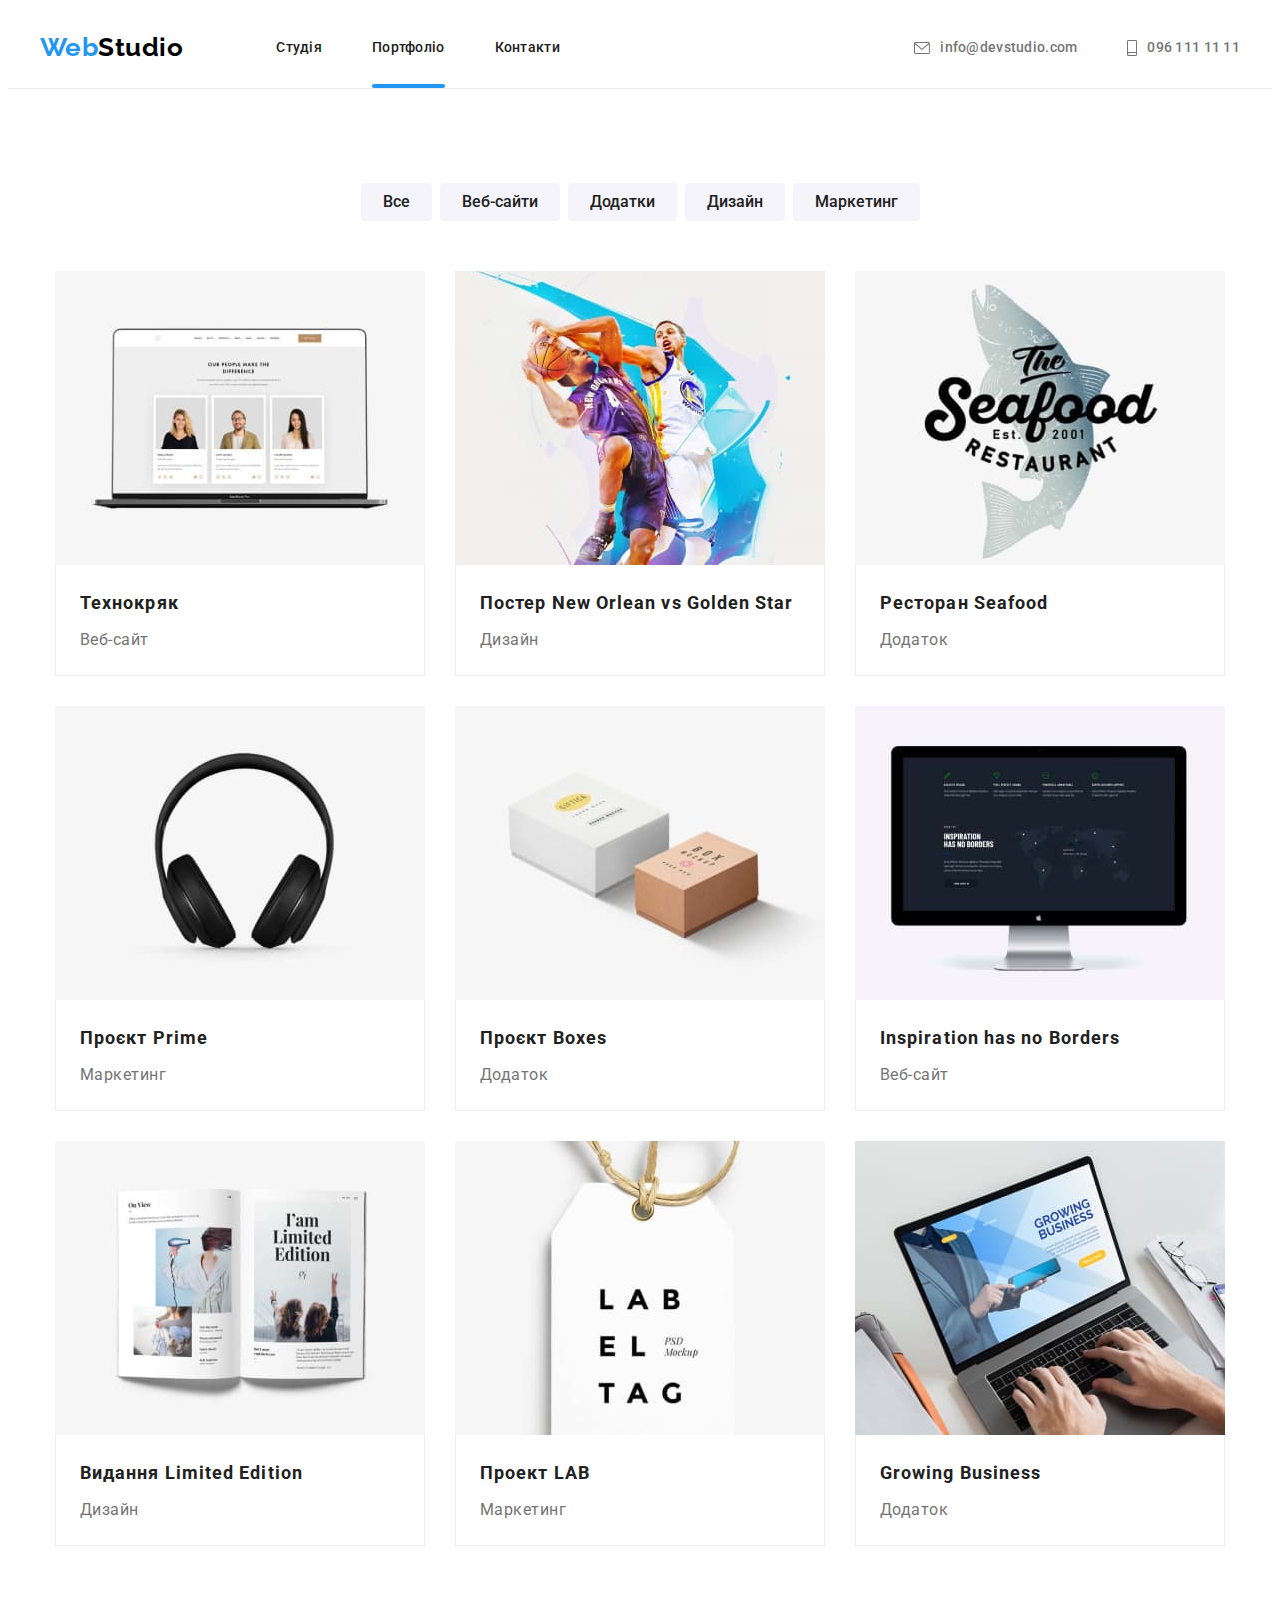
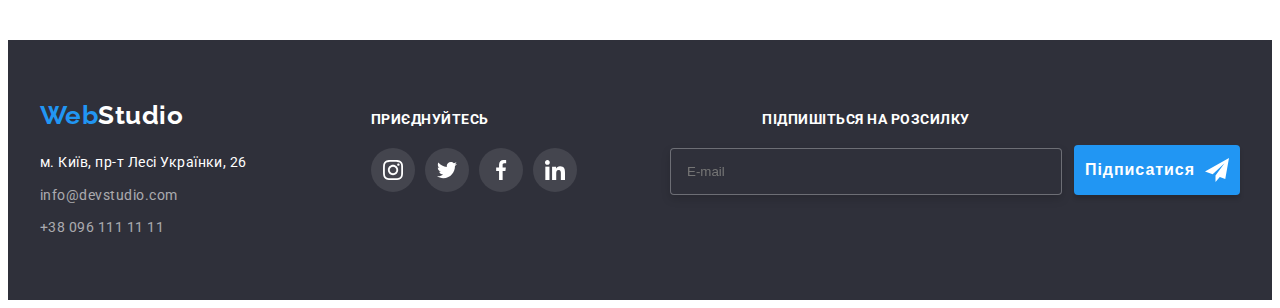
==== portfolio.html @ e6673f0e "chckpnt2" ====
<!DOCTYPE html>
<html lang="uk">

<head>
    <meta charset="UTF-8">
    <meta http-equiv="X-UA-Compatible" content="IE=edge">
    <meta name="viewport" content="width=device-width, initial-scale=1.0">
    <title>Portfolio</title>
    <link rel="stylesheet" href="https://cdnjs.cloudflare.com/ajax/libs/modern-normalize/1.1.0/modern-normalize.min.css"
        integrity="sha512-wpPYUAdjBVSE4KJnH1VR1HeZfpl1ub8YT/NKx4PuQ5NmX2tKuGu6U/JRp5y+Y8XG2tV+wKQpNHVUX03MfMFn9Q=="
        crossorigin="anonymous" referrerpolicy="no-referrer" />
    <link rel="preconnect" href="https://fonts.googleapis.com">
    <link rel="preconnect" href="https://fonts.gstatic.com" crossorigin>
    <link
        href="https://fonts.googleapis.com/css2?family=Oleo+Script&family=Raleway:wght@700&family=Roboto:wght@400;500;700;900&display=swap"
        rel="stylesheet">
    <link href="./css/main.min.css" rel="stylesheet">
</head>

<body>
    <!--Заголовок-->
    <header class="header bordered-header">
        <div class="conteiner row-conteiner">
            <nav class="nav-menu">
                <a href="./index.html" lang="en" class="logo header__logo"><span class="logo__accent">Web</span>Studio</a>
                <ul class="navigation">
                    <li class="navigation__item"><a href="./index.html" class="navigation__link">Студія</a></li>
                    <li class="navigation__item"><a href="./portfolio.html" class="navigation__link navigation__link--current">Портфоліо</a></li>
                    <li class="navigation__item"><a href="#" class="navigation__link">Контакти</a></li>
                </ul>
            </nav>
            <ul class="contacts">
                <li class="contacts__item">
                    
                    <a href="mailto:info@devstudio.com" class="contacts__link" lang="en">
                        <svg class="contacts__icon" width="16" height="12">
                            <use href="./imges/icons.svg#envelope"></use>
                        </svg>
                        info@devstudio.com</a></li>
                <li class="contacts__item">
                    
                    <a href="tel:+380961111111" class="contacts__link">
                        <svg class="contacts__icon" width="10" height="16">
                            <use href="./imges/icons.svg#smartphone"></use>
                        </svg>
                        096 111 11 11
                    </a>
                </li>
            </ul>
        </div>
    </header>
    <!--Портфоліо-->
    <main>
        <section class="section">
            <div class="conteiner">
            <h1 class="visually-hidden">Галерея робіт</h1>
            <ul class="button-list">
                <li class="button-list__item"><button type="button" class="button-list__button">Все</button></li>
                <li class="button-list__item"><button type="button" class="button-list__button">Веб-сайти</button></li>
                <li class="button-list__item"><button type="button" class="button-list__button">Додатки</button></li>
                <li class="button-list__item"><button type="button" class="button-list__button">Дизайн</button></li>
                <li class="button-list__item"><button type="button" class="button-list__button">Маркетинг</button></li>
            </ul>
            <ul class="card-list">
                <li class="card-list__item">
                    <a href="#" class="card-list__link">
                        <div class="wrapper">
                            <img src="./imges/laptop.jpg" alt="Лептоп" class="photo">
                            <div class="card-overlay">
                                <p class="content card-overlay__content">Ресурс пропонує комплексні пропозиції з різним рівнем функціоналу та сервісів. Все це дозволить відвідувачу отримати вичерпні відомості про компанію чи приватну особу.</p>
                            </div>
                        </div>
                    <div class="card-head">
                        <h2 class="title card-head__title">Технокряк</h2>
                        <p class="content card-head__content">Веб-сайт</p>
                    </div>
                    </a>
                </li>
                <li class="card-list__item">
                   <a href="#" class="card-list__link">
                    <div class="wrapper">
                        <img src="./imges/basketbolists.jpg" alt="Баскетболісти" class="photo">
                        <div class="card-overlay">
                            <p class="content card-overlay__content">Ресурс пропонує комплексні пропозиції з різним рівнем функціоналу та сервісів. Все це дозволить відвідувачу отримати вичерпні відомості про компанію чи приватну особу.</p>
                        </div>
                    </div>
                     <div class="card-head">
                        <h2 class="title card-head__title">Постер New Orlean vs Golden Star</h2>
                        <p class="content card-head__content">Дизайн</p>
                    </div>
                   </a>
                </li>
                <li class="card-list__item">
                    <a href="#" class="card-list__link">
                        <div class="wrapper">
                        <img src="./imges/brendlogo.jpg" alt="Логотип ресторану Seafood" class="photo">
                        <div class="card-overlay">
                            <p class="content card-overlay__content">Ресурс пропонує комплексні пропозиції з різним рівнем функціоналу та сервісів. Все це дозволить відвідувачу отримати вичерпні відомості про компанію чи приватну особу.</p>
                        </div>
                    </div>
                        <div class="card-head">
                            <h2 class="title card-head__title">Ресторан Seafood</h2>
                            <p class="content card-head__content">Додаток</p>
                        </div>
                    </a>
                </li>
                <li class="card-list__item">
                    <a href="#" class="card-list__link">
                        <div class="wrapper">
                        <img src="./imges/headphones.jpg" alt="Навушники" class="photo">
                        <div class="card-overlay">
                            <p class="content card-overlay__content">Ресурс пропонує комплексні пропозиції з різним рівнем функціоналу та сервісів. Все це дозволить відвідувачу отримати вичерпні відомості про компанію чи приватну особу.</p>
                        </div>
                    </div>
                        <div class="card-head">
                        <h2 class="title card-head__title">Проєкт Prime</h2>
                        <p class="content card-head__content">Маркетинг</p>
                    </div>
                    </a>
                </li>
                <li class="card-list__item">
                    <a href="#" class="card-list__link">
                            <div class="wrapper">
                                <img src="./imges/boxes.jpg" alt="Коробки" class="photo">
                                    <div class="card-overlay">
                                        <p class="content card-overlay__content">Ресурс пропонує комплексні пропозиції з різним рівнем функціоналу та сервісів. Все це дозволить відвідувачу отримати вичерпні відомості про компанію чи приватну особу.</p>
                                    </div>
                            </div>
                        <div class="card-head">
                        <h2 class="title card-head__title">Проєкт Boxes</h2>
                        <p class="content card-head__content">Додаток</p>
                    </div>
                    </a>
                </li>
                <li class="card-list__item">
                    <a href="#" class="card-list__link">
                        <div class="wrapper">
                        <img src="./imges/monitor.jpg" alt="Монітор" class="photo">
                        <div class="card-overlay">
                            <p class="content card-overlay__content">Ресурс пропонує комплексні пропозиції з різним рівнем функціоналу та сервісів. Все це дозволить відвідувачу отримати вичерпні відомості про компанію чи приватну особу.</p>
                        </div>
                    </div>
                        <div class="card-head">
                        <h2 class="title card-head__title">Inspiration has no Borders</h2>
                        <p class="content card-head__content">Веб-сайт</p>
                    </div>
                    </a>
                </li>
                <li class="card-list__item">
                    <a href="#" class="card-list__link">
                        <div class="wrapper">
                        <img src="./imges/magazine.jpg" alt="Журнал" class="photo">
                        <div class="card-overlay">
                            <p class="content card-overlay__content">Ресурс пропонує комплексні пропозиції з різним рівнем функціоналу та сервісів. Все це дозволить відвідувачу отримати вичерпні відомості про компанію чи приватну особу.</p>
                        </div>
                    </div>
                        <div class="card-head">
                        <h2 class="title card-head__title">Видання Limited Edition</h2>
                        <p class="content card-head__content">Дизайн</p>
                    </div>
                    </a>
                </li>
                <li class="card-list__item">
                    <a href="#" class="card-list__link">
                        <div class="wrapper">
                        <img src="./imges/tag.jpg" alt="Бірка лейблу" class="photo">
                        <div class="card-overlay">
                            <p class="content card-overlay__content">Ресурс пропонує комплексні пропозиції з різним рівнем функціоналу та сервісів. Все це дозволить відвідувачу отримати вичерпні відомості про компанію чи приватну особу.</p>
                        </div>
                    </div>
                        <div class="card-head">
                        <h2 class="title card-head__title">Проект LAB</h2>
                        <p class="content card-head__content">Маркетинг</p>
                    </div>
                    </a>
                </li>
                <li class="card-list__item">
                    <a href="#" class="card-list__link">
                        <div class="wrapper">
                        <img src="./imges/working.jpg" alt="Робота на ноутбуці" class="photo">
                        <div class="card-overlay">
                            <p class="content card-overlay__content">Ресурс пропонує комплексні пропозиції з різним рівнем функціоналу та сервісів. Все це дозволить відвідувачу отримати вичерпні відомості про компанію чи приватну особу.</p>
                        </div>
                    </div>
                        <div class="card-head">
                        <h2 class="title card-head__title">Growing Business</h2>
                        <p class="content card-head__content">Додаток</p>
                    </div>
                    </a>
                </li>
            </ul>
            </div>
        </section>
    </main>
    <!--Підвал-->
    <footer class="footer">
        <div class="bottom conteiner row-conteiner">
            <div class="address-box">
                <a href="./index.html" lang="en" class="logo footer__logo"><span class="logo__accent">Web</span>Studio</a>
                <address>
                    <ul class="address-list">
                        <li class="address-list__item"><a href="https://goo.gl/maps/CPtrU1FHBa2aNyZL9" class="address-list__link address-list__link--map" target="_blank"
                        rel="noopener noreferrer nofollow">м. Київ, пр-т Лесі Українки, 26</a></li>
                        <li class="address-list__item"><a href="mailto:info@devstudio.com" class="address-list__link address-list__link--contact" lang="en">info@devstudio.com</a></li>
                        <li class="address-list__item"><a href="tel:+380961111111" class="address-list__link address-list__link--contact">+38 096 111 11 11</a></li>
                    </ul>
                </address>
            </div>
            <div class="social-linkbox">
            <h3 class="title social-linkbox__title">приєднуйтесь</h3>
            <ul class="social-invers">
                <li class="social-invers__item">
                    <a class="social-invers__link" href="#">
                        <svg class="social-invers__icon" width="20" height="20">
                            <use href="./imges/icons.svg#instagram"></use>
                        </svg>
                    </a>
                </li>
                <li class="social-invers__item">
                    <a class="social-invers__link" href="#">
                        <svg class="social-invers__icon" width="20" height="20">
                            <use href="./imges/icons.svg#twitter"></use>
                        </svg>
                    </a>
                </li>
                <li class="social-invers__item">
                    <a class="social-invers__link" href="#">
                        <svg class="social-invers__icon" width="20" height="20">
                            <use href="./imges/icons.svg#facebook"></use>
                        </svg>
                    </a>
                </li>
                <li class="social-invers__item">
                    <a class="social-invers__link" href="#">
                        <svg class="social-invers__icon" width="20" height="20">
                            <use href="./imges/icons.svg#linkedin"></use>
                        </svg>
                    </a>
                </li>
            </ul>
            </div>
            <div class="subscribe">
                <form class="subscribe-form">
                    <div class="shell">
                        <label class="title subscribe-form__title" for="email">Підпишіться на розсилку</label> 
                            <input type="email" placeholder="E-mail" class="subscribe-form__input" id="email">                       
                    </div>
                    <button type="submit" class="button">Підписатися
                        <svg class="button__icon" width="24px" height="24px">
                            <use href="./imges/icons.svg#send"></use>
                        </svg>
                    </button>
                </form>
            </div>
        </div>
    </footer>
</body>

</html>
---- css/main.min.css ----
.visually-hidden{position:absolute;white-space:nowrap;width:1px;height:1px;overflow:hidden;border:0;padding:0;clip:rect(0 0 0 0);-webkit-clip-path:inset(50%);clip-path:inset(50%);margin:-1px}body{color:#212121;font-family:"Roboto",sans-serif;letter-spacing:.03em;background-color:#fff}ul{list-style:none;margin:0;padding:0}a{text-decoration:none}h1,h2,h3,h4,h5,h6,p{margin:0;padding:0}img{display:block;max-width:100%;height:auto}.header{padding-top:0;padding-bottom:0}.bordered-header{border-bottom:1px solid #ececec}.nav-menu{display:-webkit-box;display:-ms-flexbox;display:flex;-webkit-box-align:center;-ms-flex-align:center;align-items:center}.header__logo{margin-right:93px}.navigation,.contacts{display:-webkit-box;display:-ms-flexbox;display:flex}.contacts{margin-left:auto}.navigation__link{display:block;padding-top:32px;padding-bottom:32px;font-weight:500;font-size:14px;line-height:1.14;letter-spacing:.02em;color:#212121;-webkit-transition:color 250ms cubic-bezier(0.4, 0, 0.2, 1);transition:color 250ms cubic-bezier(0.4, 0, 0.2, 1)}.navigation__link::after{content:"";display:block;width:100%;height:4px;border-radius:2px;left:0;bottom:0;opacity:0;background-color:#2196f3;position:absolute}.navigation__link--current::after{content:"";display:block;opacity:1}.navigation__link:focus,.navigation__link:hover{color:#2196f3}.contacts__item:not(:last-child){margin-right:50px}.navigation__item{position:relative}.navigation__item:not(:last-child){margin-right:50px}.contacts__link{display:-webkit-box;display:-ms-flexbox;display:flex;padding-top:32px;padding-bottom:32px;-webkit-box-align:center;-ms-flex-align:center;align-items:center;font-weight:500;font-size:14px;line-height:1.14;letter-spacing:.02em;color:#757575;fill:#757575;-webkit-transition:color 250ms cubic-bezier(0.4, 0, 0.2, 1),fill 250ms cubic-bezier(0.4, 0, 0.2, 1);transition:color 250ms cubic-bezier(0.4, 0, 0.2, 1),fill 250ms cubic-bezier(0.4, 0, 0.2, 1)}.contacts__link:focus,.contacts__link:hover{color:#2196f3;fill:#2196f3}.contacts__icon{margin-right:10px}.logo{display:-webkit-box;display:-ms-flexbox;display:flex;font-family:"Raleway",sans-serif;font-style:normal;font-weight:700;font-size:26px;line-height:1.2;color:#000}.logo__accent{font-family:"Raleway",sans-serif;font-style:normal;font-weight:700;font-size:26px;line-height:1.2;color:#2196f3}.title{font-size:36px;line-height:1.16;text-align:center;color:#212121;margin-bottom:50px}.conteiner{display:-webkit-box;display:-ms-flexbox;display:flex;-webkit-box-orient:vertical;-webkit-box-direction:normal;-ms-flex-direction:column;flex-direction:column;-webkit-box-align:center;-ms-flex-align:center;align-items:center;width:450px;margin-right:auto;margin-left:auto;padding-left:15px;padding-right:15px}.row-conteiner{-webkit-box-orient:horizontal;-webkit-box-direction:normal;-ms-flex-direction:row;flex-direction:row}@media screen and (min-width: 1200px){.conteiner{width:1200px}}.section{padding-top:94px;padding-bottom:94px}.section--no-padding-top{padding-top:0}.section--different-background{background-color:#f5f4fa}.hero{background-color:#c4c4c4;text-align:center;max-width:1600px;height:100%;padding-top:200px;padding-bottom:200px;margin-left:auto;margin-right:auto;background-image:-webkit-gradient(linear, left top, right top, from(rgba(47, 48, 58, 0.4)), to(rgba(47, 48, 58, 0.4))),url(../imges/herobg.jpg);background-image:linear-gradient(to right, rgba(47, 48, 58, 0.4), rgba(47, 48, 58, 0.4)),url(../imges/herobg.jpg);background-repeat:no-repeat;background-size:cover;background-position:center}.hero-box{max-width:696px;margin-left:auto;margin-right:auto}.hero-box__title{margin-bottom:30px;font-weight:900;font-size:44px;line-height:1.36;letter-spacing:.06em;text-transform:uppercase;color:#fff}.hero-box__button{font-family:inherit;font-weight:700;font-size:16px;line-height:1.9;letter-spacing:.06em;width:216px;height:50px;border:0em;border-radius:4px;color:#fff;background:#2196f3;cursor:pointer;-webkit-transition:background 250ms cubic-bezier(0.4, 0, 0.2, 1),-webkit-box-shadow 250 ms cubic-bezier(0.4, 0, 0.2, 1);transition:background 250ms cubic-bezier(0.4, 0, 0.2, 1),-webkit-box-shadow 250 ms cubic-bezier(0.4, 0, 0.2, 1);transition:background 250ms cubic-bezier(0.4, 0, 0.2, 1),box-shadow 250 ms cubic-bezier(0.4, 0, 0.2, 1);transition:background 250ms cubic-bezier(0.4, 0, 0.2, 1),box-shadow 250 ms cubic-bezier(0.4, 0, 0.2, 1),-webkit-box-shadow 250 ms cubic-bezier(0.4, 0, 0.2, 1)}.hero-box__button:hover,.hero-box__button:focus{background:#188ce8;-webkit-box-shadow:0px 4px 4px rgba(0,0,0,.15);box-shadow:0px 4px 4px rgba(0,0,0,.15)}.principles{display:-webkit-box;display:-ms-flexbox;display:flex}.principles__item:not(:last-child){margin-right:30px}.principles__thumb{display:-webkit-box;display:-ms-flexbox;display:flex;margin-bottom:30px;background-color:#f5f4fa;border-radius:4px;width:270px;height:120px;-webkit-box-pack:center;-ms-flex-pack:center;justify-content:center;-webkit-box-align:center;-ms-flex-align:center;align-items:center}.principles__title,.social-linkbox__title{margin-bottom:10px;font-weight:700;font-size:14px;line-height:1.14;text-align:left;text-transform:uppercase;color:#212121}.principles__content{font-weight:400;font-size:14px;line-height:1.7;color:#757575}.work-list{display:-webkit-box;display:-ms-flexbox;display:flex;-webkit-box-pack:center;-ms-flex-pack:center;justify-content:center}.work-list__thumb{position:relative}.work-list__item:not(:last-child){margin-right:30px}.work-list__overlay{position:absolute;width:100%;height:70px;bottom:0%;left:0%;display:-webkit-box;display:-ms-flexbox;display:flex;-webkit-box-pack:center;-ms-flex-pack:center;justify-content:center;-webkit-box-align:center;-ms-flex-align:center;align-items:center;background-color:rgba(47,48,58,.8)}.work-list__title{margin:0;font-weight:700;font-size:14px;line-height:1.14;text-align:center;text-transform:uppercase;color:#fff}.team-list{display:-webkit-box;display:-ms-flexbox;display:flex;-webkit-box-pack:center;-ms-flex-pack:center;justify-content:center}.team-list__item{background-color:#fff;-webkit-box-shadow:0px 1px 3px rgba(0,0,0,.12),0px 1px 1px rgba(0,0,0,.14),0px 2px 1px rgba(0,0,0,.2);box-shadow:0px 1px 3px rgba(0,0,0,.12),0px 1px 1px rgba(0,0,0,.14),0px 2px 1px rgba(0,0,0,.2);border-radius:0px 0px 4px 4px}.team-list__item:not(:last-child){margin-right:30px}.content-box{padding-top:30px;padding-bottom:30px;padding-left:32px;padding-right:32px}.content-box__title{margin-bottom:10px;font-weight:500;font-size:16px;line-height:1.18;text-align:center;color:#212121}.content-box__content{font-weight:400;font-size:16px;line-height:1.18;text-align:center;color:#757575;margin-bottom:16px}.social-list{display:-webkit-box;display:-ms-flexbox;display:flex}.social-list__link{display:-webkit-box;display:-ms-flexbox;display:flex;-webkit-box-pack:center;-ms-flex-pack:center;justify-content:center;-webkit-box-align:center;-ms-flex-align:center;align-items:center;width:44px;height:44px;fill:#afb1b8;background-color:#fff;border-radius:50%;-webkit-transition:background-color 250ms cubic-bezier(0.4, 0, 0.2, 1),fill 250ms cubic-bezier(0.4, 0, 0.2, 1);transition:background-color 250ms cubic-bezier(0.4, 0, 0.2, 1),fill 250ms cubic-bezier(0.4, 0, 0.2, 1)}.social-list__link:hover,.social-list__link:focus{fill:#fff;background-color:#2196f3}.social-list__item:not(:last-child){margin-right:10px}.clients-list{display:-webkit-box;display:-ms-flexbox;display:flex}.clients-list__link{display:-webkit-box;display:-ms-flexbox;display:flex;-webkit-box-pack:center;-ms-flex-pack:center;justify-content:center;-webkit-box-align:center;-ms-flex-align:center;align-items:center;width:170px;height:92px;fill:#afb1b8;background-color:#fff;border:1px solid #afb1b8;border-radius:4px;-webkit-transition:fill 250ms cubic-bezier(0.4, 0, 0.2, 1),border-color 250ms cubic-bezier(0.4, 0, 0.2, 1);transition:fill 250ms cubic-bezier(0.4, 0, 0.2, 1),border-color 250ms cubic-bezier(0.4, 0, 0.2, 1)}.clients-list__link:hover,.clients-list__link:focus{fill:#2196f3;border-color:#2196f3}.clients-list__item:not(:last-child){margin-right:30px}.footer{background-color:#2f303a;padding-top:60px;padding-bottom:60px}.bottom{display:-webkit-box;display:-ms-flexbox;display:flex;-webkit-box-align:baseline;-ms-flex-align:baseline;align-items:baseline}.address-box{-webkit-box-flex:1;-ms-flex-positive:1;flex-grow:1}.footer__logo{color:#fff;margin-bottom:20px}.address-list__item:not(:last-child){margin-bottom:9px}.address-list__link{font-style:normal;font-weight:400;font-size:14px;line-height:1.7}.address-list__link--map{color:#fff;-webkit-transition:color 250ms cubic-bezier(0.4, 0, 0.2, 1);transition:color 250ms cubic-bezier(0.4, 0, 0.2, 1)}.address-list__link--map:hover,.address-list__link--map:focus{color:#2196f3}.address-list__link--contact{color:rgba(255,255,255,.6);-webkit-transition:color 250ms cubic-bezier(0.4, 0, 0.2, 1);transition:color 250ms cubic-bezier(0.4, 0, 0.2, 1)}.address-list__link--contact:hover,.address-list__link--contact:focus{color:#2196f3}.social-linkbox{display:-webkit-box;display:-ms-flexbox;display:flex;-webkit-box-orient:vertical;-webkit-box-direction:normal;-ms-flex-direction:column;flex-direction:column;margin-left:70px}.social-invers{display:-webkit-box;display:-ms-flexbox;display:flex}.social-linkbox__title{margin-bottom:20px;color:#fff}.social-invers__item:not(:last-child){margin-right:10px}.social-invers__link{display:-webkit-box;display:-ms-flexbox;display:flex;-webkit-box-pack:center;-ms-flex-pack:center;justify-content:center;-webkit-box-align:center;-ms-flex-align:center;align-items:center;width:44px;height:44px;fill:#fff;background-color:rgba(255,255,255,.1);border-radius:50%;-webkit-transition:background-color 250ms cubic-bezier(0.4, 0, 0.2, 1);transition:background-color 250ms cubic-bezier(0.4, 0, 0.2, 1)}.social-invers__link:hover,.social-invers__link:focus{background-color:#2196f3}.subscribe{display:-webkit-inline-box;display:-ms-inline-flexbox;display:inline-flex;margin-left:93px}.subscribe-form{display:-webkit-box;display:-ms-flexbox;display:flex;width:570px;-webkit-box-align:end;-ms-flex-align:end;align-items:flex-end;-webkit-box-pack:baseline;-ms-flex-pack:baseline;justify-content:baseline}.subscribe-form__title{font-weight:700;font-size:14px;line-height:1.14;text-transform:uppercase;color:#fff;margin-bottom:20px}.subscribe-form__input{border:1px solid rgba(255,255,255,.3);-webkit-filter:drop-shadow(0px 4px 4px rgba(0, 0, 0, 0.15));filter:drop-shadow(0px 4px 4px rgba(0, 0, 0, 0.15));border-radius:4px;background-color:#2f303a;padding:15px 16px;width:358px;color:#fff}.shell{display:-webkit-box;display:-ms-flexbox;display:flex;-webkit-box-orient:vertical;-webkit-box-direction:normal;-ms-flex-direction:column;flex-direction:column}.shell::-webkit-input-placeholder{color:rgba(255,255,255,.6)}.shell::-moz-placeholder{color:rgba(255,255,255,.6)}.shell:-ms-input-placeholder{color:rgba(255,255,255,.6)}.shell::-ms-input-placeholder{color:rgba(255,255,255,.6)}.shell::placeholder{color:rgba(255,255,255,.6)}.button{display:-webkit-box;display:-ms-flexbox;display:flex;-webkit-box-pack:center;-ms-flex-pack:center;justify-content:center;-webkit-box-align:center;-ms-flex-align:center;align-items:center;font-weight:700;font-size:16px;line-height:1.88;letter-spacing:.06em;color:#fff;width:200px;height:50px;margin-left:12px;background:#2196f3;-webkit-box-shadow:0px 4px 4px rgba(0,0,0,.15);box-shadow:0px 4px 4px rgba(0,0,0,.15);border:rgba(0,0,0,0);border-color:#2196f3;border-radius:4px;cursor:pointer}.button__icon{margin-left:10px}.button-list{display:-webkit-box;display:-ms-flexbox;display:flex;margin-bottom:50px;-webkit-box-pack:center;-ms-flex-pack:center;justify-content:center}.button-list__button{font-family:inherit;font-weight:500;font-size:16px;line-height:1.62;text-align:center;color:#212121;padding-left:22px;padding-right:22px;padding-top:6px;padding-bottom:6px;background-color:#f5f4fa;border-radius:4px;border:0em;cursor:pointer;-webkit-transition:background-color 250ms cubic-bezier(0.4, 0, 0.2, 1),color 250ms cubic-bezier(0.4, 0, 0.2, 1),-webkit-box-shadow 250ms cubic-bezier(0.4, 0, 0.2, 1);transition:background-color 250ms cubic-bezier(0.4, 0, 0.2, 1),color 250ms cubic-bezier(0.4, 0, 0.2, 1),-webkit-box-shadow 250ms cubic-bezier(0.4, 0, 0.2, 1);transition:background-color 250ms cubic-bezier(0.4, 0, 0.2, 1),color 250ms cubic-bezier(0.4, 0, 0.2, 1),box-shadow 250ms cubic-bezier(0.4, 0, 0.2, 1);transition:background-color 250ms cubic-bezier(0.4, 0, 0.2, 1),color 250ms cubic-bezier(0.4, 0, 0.2, 1),box-shadow 250ms cubic-bezier(0.4, 0, 0.2, 1),-webkit-box-shadow 250ms cubic-bezier(0.4, 0, 0.2, 1)}.button-list__button:focus,.button-list__button:hover{background-color:#2196f3;color:#fff;-webkit-box-shadow:0px 3px 1px rgba(0,0,0,.1),0px 1px 2px rgba(0,0,0,.08),0px 2px 2px rgba(0,0,0,.12);box-shadow:0px 3px 1px rgba(0,0,0,.1),0px 1px 2px rgba(0,0,0,.08),0px 2px 2px rgba(0,0,0,.12)}.button-list__item:not(:last-child){margin-right:8px}.card-list{display:-webkit-box;display:-ms-flexbox;display:flex;-ms-flex-wrap:wrap;flex-wrap:wrap;gap:30px;-webkit-box-pack:center;-ms-flex-pack:center;justify-content:center}.card-list__link{display:block;cursor:default}.card-list__link:focus,.card-list__link:hover{-webkit-box-shadow:0px 1px 1px rgba(0,0,0,.12),0px 4px 4px rgba(0,0,0,.06),1px 4px 6px rgba(0,0,0,.16);box-shadow:0px 1px 1px rgba(0,0,0,.12),0px 4px 4px rgba(0,0,0,.06),1px 4px 6px rgba(0,0,0,.16)}.card-head{padding-left:24px;padding-right:24px;padding-bottom:20px;padding-top:20px;border-bottom:1px solid #eee;border-left:1px solid #eee;border-right:1px solid #eee}.card-head__title{margin-bottom:4px;text-align:start;font-weight:700;font-size:18px;line-height:2;letter-spacing:.06em;color:#212121}.card-head__content{font-weight:400;font-size:16px;line-height:1.87;color:#757575}.wrapper{position:relative;overflow:hidden}.card-overlay{position:absolute;display:block;width:100%;height:100%;top:0;left:0;-webkit-transform:translateY(101%);transform:translateY(101%);-webkit-transition:-webkit-transform 250ms cubic-bezier(0.4, 0, 0.2, 1);transition:-webkit-transform 250ms cubic-bezier(0.4, 0, 0.2, 1);transition:transform 250ms cubic-bezier(0.4, 0, 0.2, 1);transition:transform 250ms cubic-bezier(0.4, 0, 0.2, 1), -webkit-transform 250ms cubic-bezier(0.4, 0, 0.2, 1);padding-right:24px;padding-left:24px;padding-top:63px;padding-bottom:63px;background-color:rgba(33,150,243,.9)}.card-list__link:focus .card-overlay,.card-list__link:hover .card-overlay{-webkit-transform:translateY(0);transform:translateY(0)}.card-overlay__content{font-family:"Roboto";font-style:normal;font-weight:400;font-size:18px;line-height:1.55;color:#fff}.backdrop{position:fixed;top:0;left:0;width:100%;height:100%;background-color:rgba(0,0,0,.2);-webkit-transition:opacity 250ms cubic-bezier(0.4, 0, 0.2, 1);transition:opacity 250ms cubic-bezier(0.4, 0, 0.2, 1)}.backdrop.is-hidden{position:fixed;opacity:0;pointer-events:none}.backdrop.is-hidden .modal{-webkit-transform:translate(-50%, -10%);transform:translate(-50%, -10%)}.modal{position:absolute;top:50%;left:50%;-webkit-transform:translate(-50%, -50%);transform:translate(-50%, -50%);width:528px;background-color:#fff;-webkit-box-shadow:0px 1px 3px rgba(0,0,0,.12),0px 1px 1px rgba(0,0,0,.14),0px 2px 1px rgba(0,0,0,.2);box-shadow:0px 1px 3px rgba(0,0,0,.12),0px 1px 1px rgba(0,0,0,.14),0px 2px 1px rgba(0,0,0,.2);border-radius:4px;-webkit-transition:-webkit-transform 250ms cubic-bezier(0.4, 0, 0.2, 1);transition:-webkit-transform 250ms cubic-bezier(0.4, 0, 0.2, 1);transition:transform 250ms cubic-bezier(0.4, 0, 0.2, 1);transition:transform 250ms cubic-bezier(0.4, 0, 0.2, 1), -webkit-transform 250ms cubic-bezier(0.4, 0, 0.2, 1)}.close{position:absolute;top:8px;right:8px;display:-webkit-box;display:-ms-flexbox;display:flex;-webkit-box-pack:center;-ms-flex-pack:center;justify-content:center;-webkit-box-align:center;-ms-flex-align:center;align-items:center;width:30px;height:30px;fill:#000;background-color:#fff;border:1px solid rgba(0,0,0,.1);border-radius:50%;cursor:pointer;-webkit-transition:fill 250ms cubic-bezier(0.4, 0, 0.2, 1);transition:fill 250ms cubic-bezier(0.4, 0, 0.2, 1)}.close:focus,.close:hover{fill:#2196f3}.form{padding:40px}.form-field{position:relative;display:-webkit-box;display:-ms-flexbox;display:flex;-webkit-box-orient:vertical;-webkit-box-direction:normal;-ms-flex-direction:column;flex-direction:column;margin-bottom:10px;font-size:12px;line-height:1.16;letter-spacing:.01em;color:#757575}.form-field__icon{position:absolute;left:12px;top:50%;-webkit-transition:fill 250ms cubic-bezier(0.4, 0, 0.2, 1);transition:fill 250ms cubic-bezier(0.4, 0, 0.2, 1)}.form-field:hover .form-field__icon,.form-field__input:focus+.form-field__icon{border-color:#2196f3;fill:#2196f3}.form-field__input{width:100%;height:40px;margin:0;padding-top:11px;padding-bottom:11px;padding-left:42px;padding-right:11px;border:1px solid rgba(33,33,33,.2);border-radius:4px;cursor:pointer;-webkit-transition:border-color 250ms cubic-bezier(0.4, 0, 0.2, 1);transition:border-color 250ms cubic-bezier(0.4, 0, 0.2, 1)}.form-field:hover .form-field__input,.form-field__input:focus{border-color:#2196f3;fill:#2196f3}.form-field label{margin-bottom:4px}.form__head{display:-webkit-box;display:-ms-flexbox;display:flex;-webkit-box-pack:center;-ms-flex-pack:center;justify-content:center;margin-bottom:12px;font-weight:700;font-size:20px;line-height:1.15;color:#212121}.comment{margin-bottom:20px}.textarea-input{resize:none;border:1px solid rgba(33,33,33,.2);border-radius:4px;cursor:pointer;padding:11px}textarea::-webkit-input-placeholder{font-weight:400;font-size:12px;line-height:1.16;letter-spacing:.01em;color:rgba(117,117,117,.5)}textarea::-moz-placeholder{font-weight:400;font-size:12px;line-height:1.16;letter-spacing:.01em;color:rgba(117,117,117,.5)}textarea:-ms-input-placeholder{font-weight:400;font-size:12px;line-height:1.16;letter-spacing:.01em;color:rgba(117,117,117,.5)}textarea::-ms-input-placeholder{font-weight:400;font-size:12px;line-height:1.16;letter-spacing:.01em;color:rgba(117,117,117,.5)}textarea::placeholder{font-weight:400;font-size:12px;line-height:1.16;letter-spacing:.01em;color:rgba(117,117,117,.5)}.checkbox__title{display:-webkit-box;display:-ms-flexbox;display:flex;-webkit-box-align:center;-ms-flex-align:center;align-items:center;-webkit-box-pack:center;-ms-flex-pack:center;justify-content:center;font-size:14px;line-height:1.7;color:#757575}.checkbox__link{color:#2196f3;text-decoration:underline}.form-submit{display:block;-webkit-box-pack:center;-ms-flex-pack:center;justify-content:center}.checkbox{position:relative;display:-webkit-box;display:-ms-flexbox;display:flex;-webkit-box-pack:center;-ms-flex-pack:center;justify-content:center;-webkit-box-align:center;-ms-flex-align:center;align-items:center;margin-bottom:30px}.checkbox input[type=checkbox]{position:absolute;white-space:nowrap;width:1px;height:1px;overflow:hidden;border:0;padding:0;clip:rect(0 0 0 0);-webkit-clip-path:inset(50%);clip-path:inset(50%);margin:-1px}.form-submit__button{display:-webkit-box;display:-ms-flexbox;display:flex;margin-left:auto;margin-right:auto;width:200px;height:50px;-webkit-box-shadow:0px 4px 4px rgba(0,0,0,.15);box-shadow:0px 4px 4px rgba(0,0,0,.15);border-radius:4px;border-color:#2196f3;border:rgba(0,0,0,0);background:#2196f3;cursor:pointer;-webkit-box-align:center;-ms-flex-align:center;align-items:center;-webkit-box-pack:center;-ms-flex-pack:center;justify-content:center;letter-spacing:.06em;font-weight:700;font-size:16px;line-height:1.85;color:#fff;-webkit-transition:border-color 250ms cubic-bezier(0.4, 0, 0.2, 1),background 250ms cubic-bezier(0.4, 0, 0.2, 1);transition:border-color 250ms cubic-bezier(0.4, 0, 0.2, 1),background 250ms cubic-bezier(0.4, 0, 0.2, 1)}.form-submit__button:focus,.form-submit__button:hover{border-color:#188ce8;background:#188ce8}.checkbox__icon{display:block;margin-right:8px;width:16px;height:15px;background-image:url(../imges/checkbox.svg);fill:#212121;-webkit-transition:background 250ms cubic-bezier(0.4, 0, 0.2, 1);transition:background 250ms cubic-bezier(0.4, 0, 0.2, 1)}.checkbox input:checked+.checkbox__icon{fill:#fff;background:#2196f3;background-image:url(../imges/check.svg);background-size:contain;background-origin:border-box;border-radius:2px}/*# sourceMappingURL=main.min.css.map */
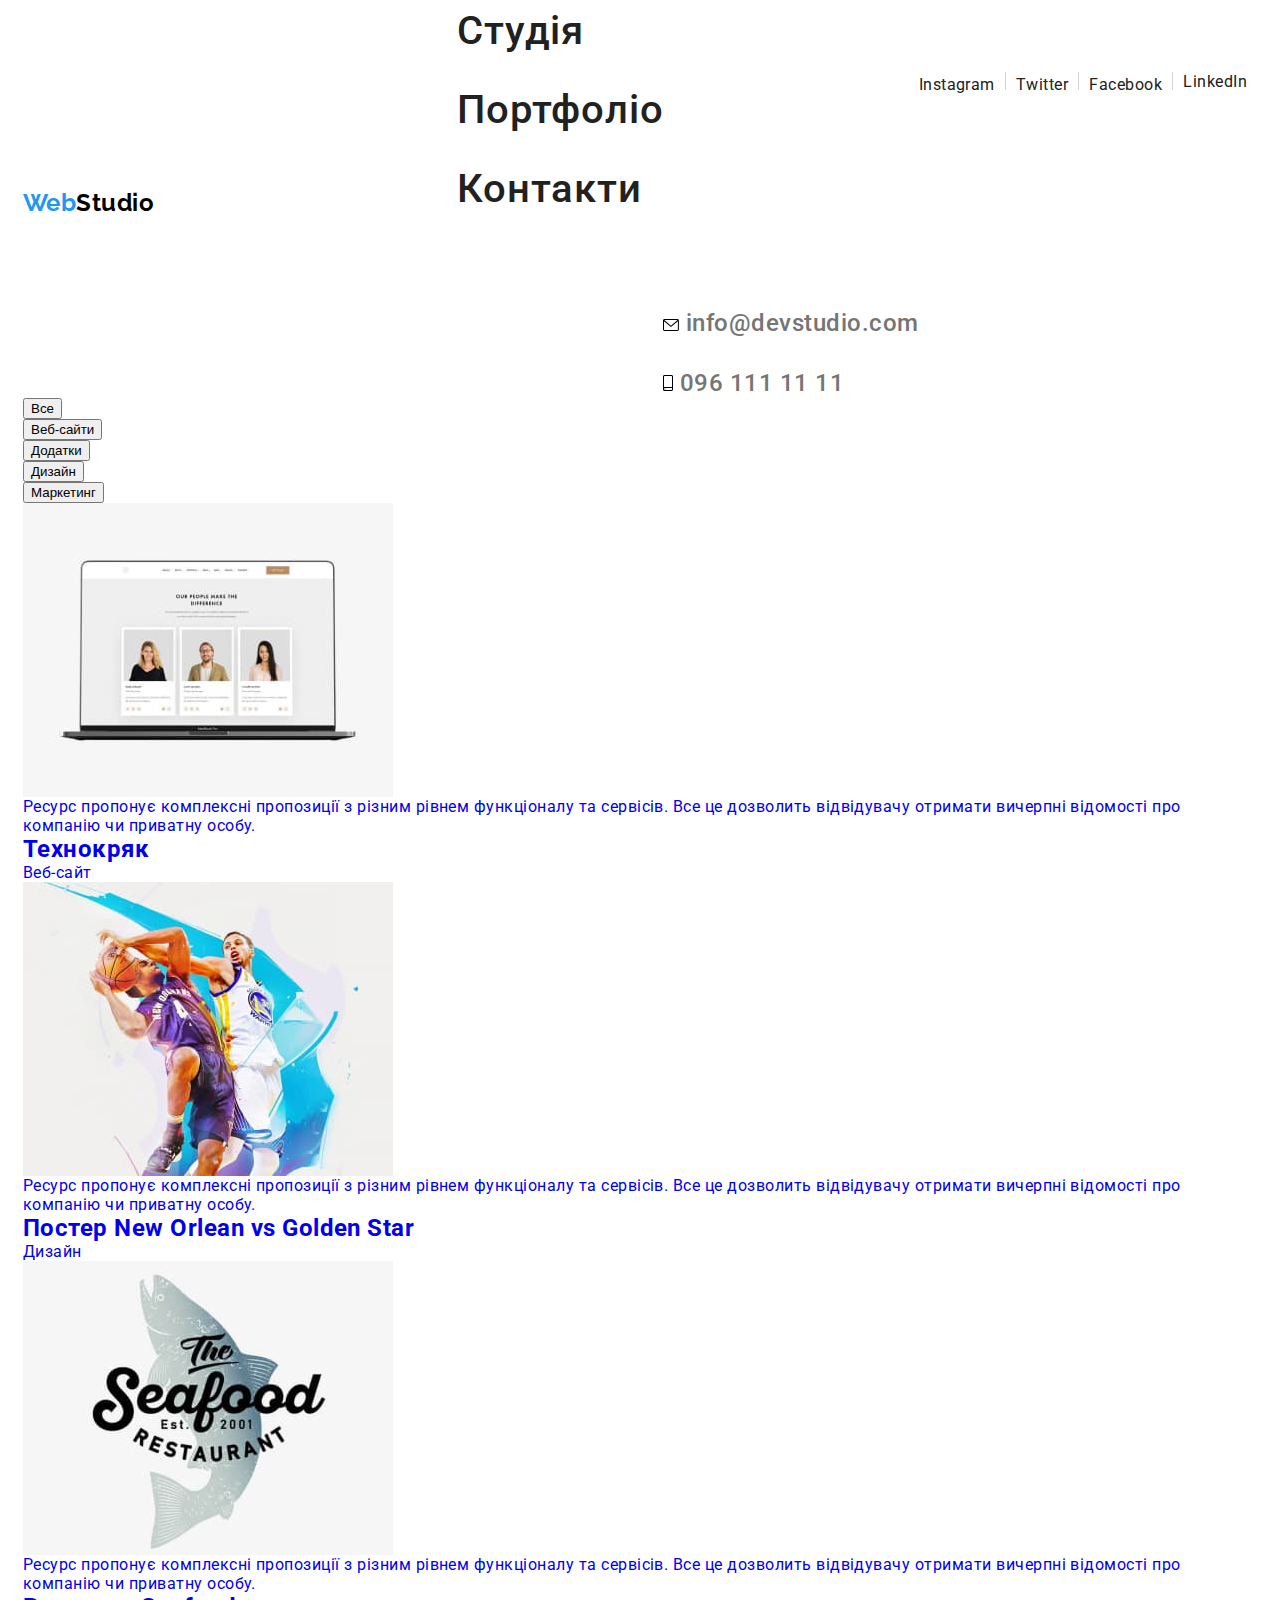
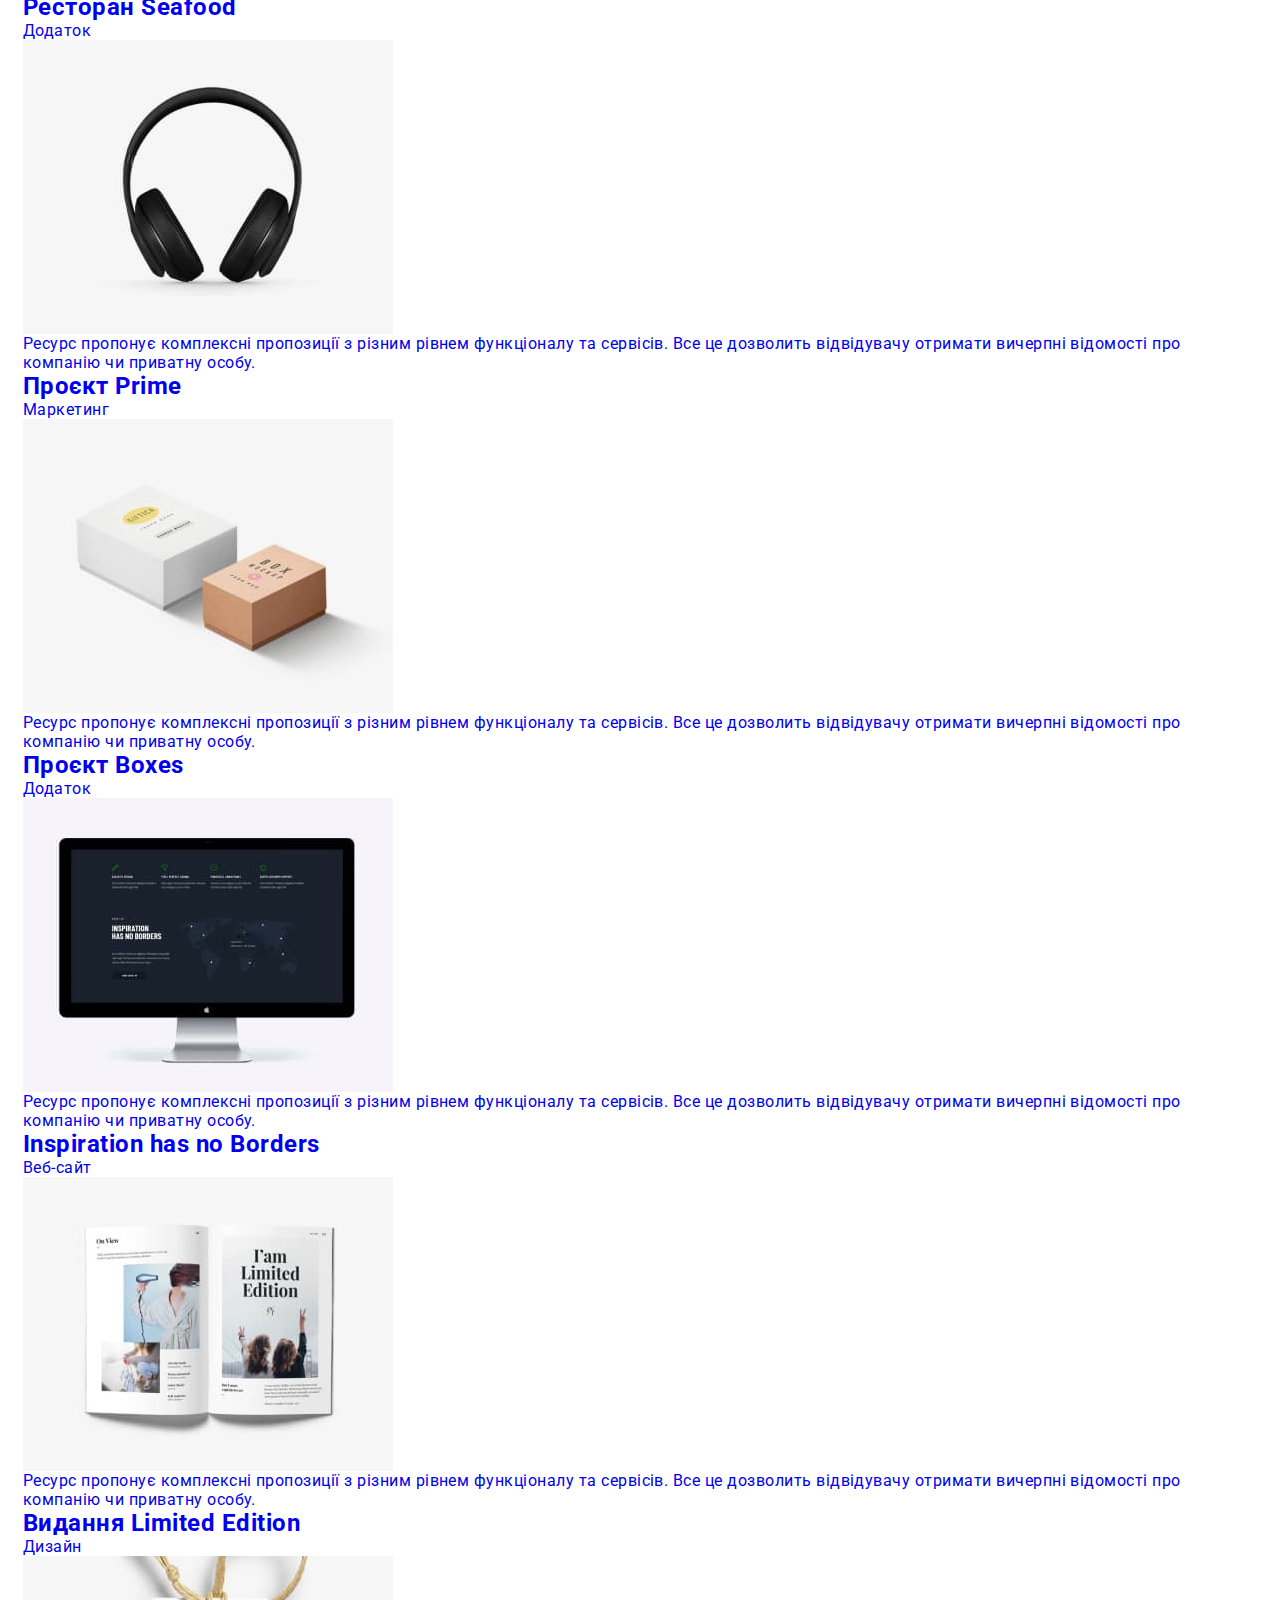
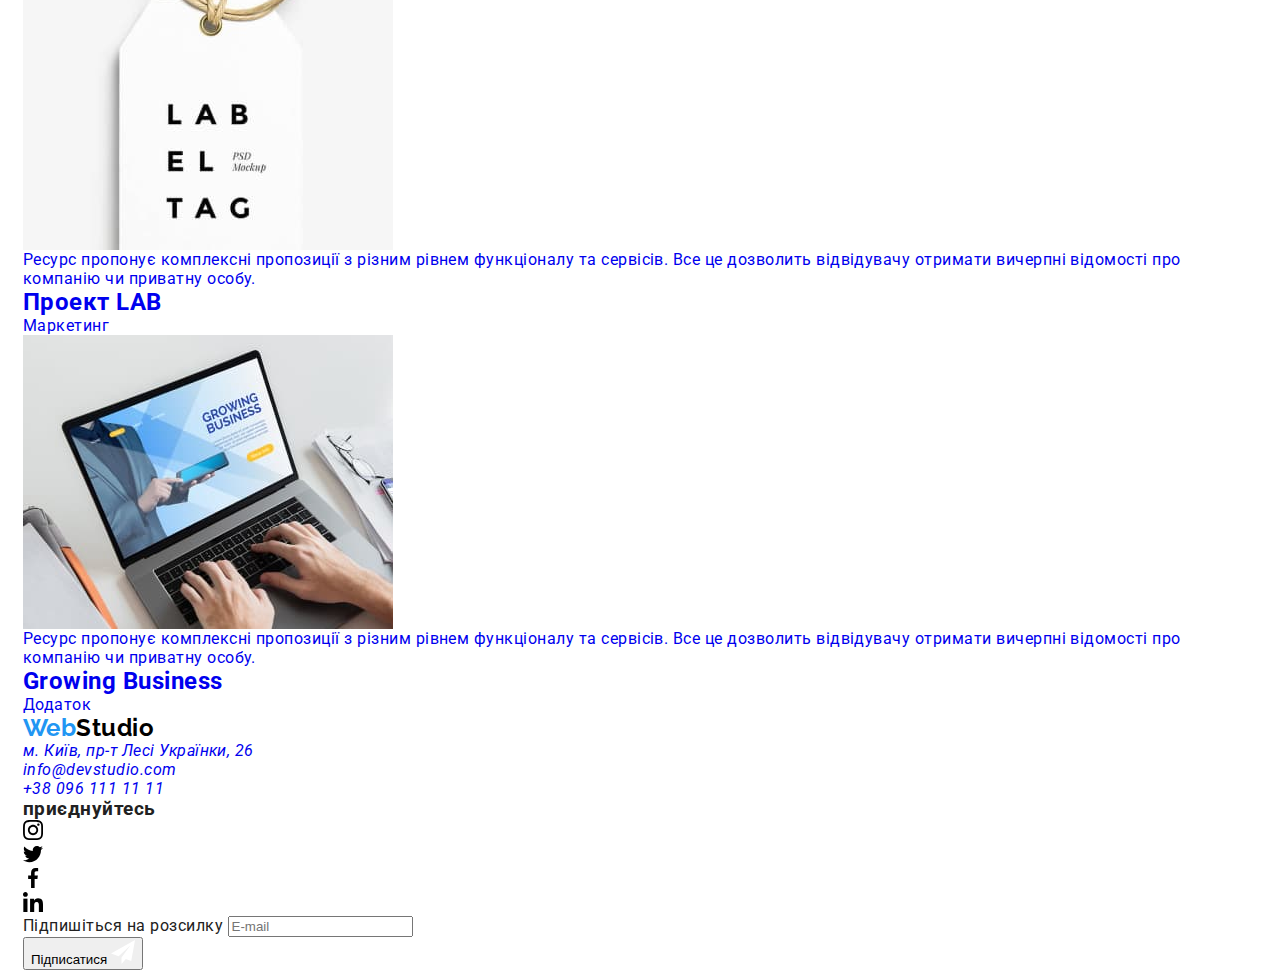
==== commit 7119fd86: "chckpnt3" ====
--- a/portfolio.html
+++ b/portfolio.html
@@ -20,33 +20,50 @@
 <body>
     <!--Заголовок-->
     <header class="header bordered-header">
-        <div class="conteiner row-conteiner">
-            <nav class="nav-menu">
-                <a href="./index.html" lang="en" class="logo header__logo"><span class="logo__accent">Web</span>Studio</a>
-                <ul class="navigation">
-                    <li class="navigation__item"><a href="./index.html" class="navigation__link">Студія</a></li>
-                    <li class="navigation__item"><a href="./portfolio.html" class="navigation__link navigation__link--current">Портфоліо</a></li>
-                    <li class="navigation__item"><a href="#" class="navigation__link">Контакти</a></li>
+        <div class="conteiner row-conteiner header__conteiner">
+            <a href="./index.html" lang="en" class="logo header__logo"><span class="logo logo__accent">Web</span>Studio</a>
+            <div class="menu">
+                <nav class="nav-menu">
+                    <ul class="navigation">
+                        <li class="navigation__item"><a href="./index.html" class="navigation__link navigation__link--current">Студія</a></li>
+                        <li class="navigation__item"><a href="./portfolio.html" class="navigation__link">Портфоліо</a></li>
+                        <li class="navigation__item"><a href="#" class="navigation__link">Контакти</a></li>
+                    </ul>
+                </nav>
+                <ul class="contacts">
+                    <li class="contacts__item">
+                        
+                        <a href="mailto:info@devstudio.com" class="contacts__link" lang="en">
+                            <svg class="contacts__icon" width="16" height="12">
+                                <use href="./imges/icons.svg#envelope"></use>
+                            </svg>
+                            info@devstudio.com</a></li>
+                    <li class="contacts__item">
+                        
+                        <a href="tel:+380961111111" class="contacts__link">
+                            <svg class="contacts__icon" width="10" height="16">
+                                <use href="./imges/icons.svg#smartphone"></use>
+                            </svg>
+                            096 111 11 11
+                        </a>
+                    </li>
                 </ul>
-            </nav>
-            <ul class="contacts">
-                <li class="contacts__item">
-                    
-                    <a href="mailto:info@devstudio.com" class="contacts__link" lang="en">
-                        <svg class="contacts__icon" width="16" height="12">
-                            <use href="./imges/icons.svg#envelope"></use>
-                        </svg>
-                        info@devstudio.com</a></li>
-                <li class="contacts__item">
-                    
-                    <a href="tel:+380961111111" class="contacts__link">
-                        <svg class="contacts__icon" width="10" height="16">
-                            <use href="./imges/icons.svg#smartphone"></use>
-                        </svg>
-                        096 111 11 11
-                    </a>
-                </li>
-            </ul>
+                <ul class="follow-links-list">
+                    <li class="follow-links-list__item" lang="en">Instagram</li>
+                    <li class="follow-links-list__item" lang="en">Twitter</li>
+                    <li class="follow-links-list__item" lang="en">Facebook</li>
+                    <li class="follow-links-list__item" lang="en">LinkedIn</li>
+                </ul> 
+            </div> 
+            <button
+            class="menu-toggle js-open-menu"
+            aria-expanded="false"
+            aria-controls="mobile-menu"
+          >
+            <svg class="js-open-menu__icon" width="24" height="24">
+                <use href="./imges/icons.svg#menu"></use>
+            </svg>
+          </button>
         </div>
     </header>
     <!--Портфоліо-->
@@ -254,6 +271,42 @@
             </div>
         </div>
     </footer>
+
+    <div class="conteiner menu-container js-menu-container" id="mobile-menu">
+        <button class="menu-toggle js-close-menu">
+            <svg class="menu-toggle__icon" width="24" height="24">
+                <use href="./imges/icons.svg#Vector"></use>
+            </svg>
+          </button>
+        <div class="mobile-menu">
+            <nav class="nav-menu">
+                <ul class="navigation">
+                    <li class="navigation__item"><a href="./index.html" class="navigation__link navigation__link--current">Студія</a></li>
+                    <li class="navigation__item"><a href="./portfolio.html" class="navigation__link">Портфоліо</a></li>
+                    <li class="navigation__item"><a href="#" class="navigation__link">Контакти</a></li>
+                </ul>
+            </nav>
+            <ul class="contacts">
+                <li class="contacts__item">  
+                    <a href="mailto:info@devstudio.com" class="contacts__link" lang="en">
+                        info@devstudio.com
+                    </a>
+                </li>
+                <li class="contacts__item">
+                    <a href="tel:+380961111111" class="contacts__link">
+                        096 111 11 11
+                    </a>
+                </li>
+            </ul>
+            <ul class="follow-links-list">
+                <li class="follow-links-list__item" lang="en">Instagram</li>
+                <li class="follow-links-list__item" lang="en">Twitter</li>
+                <li class="follow-links-list__item" lang="en">Facebook</li>
+                <li class="follow-links-list__item" lang="en">LinkedIn</li>
+            </ul> 
+        </div>
+    </div>
+    <script defer src="js/menu-mobile.js"></script>
 </body>
 
 </html>--- a/css/main.min.css
+++ b/css/main.min.css
@@ -1 +1 @@
-.visually-hidden{position:absolute;white-space:nowrap;width:1px;height:1px;overflow:hidden;border:0;padding:0;clip:rect(0 0 0 0);-webkit-clip-path:inset(50%);clip-path:inset(50%);margin:-1px}body{color:#212121;font-family:"Roboto",sans-serif;letter-spacing:.03em;background-color:#fff}ul{list-style:none;margin:0;padding:0}a{text-decoration:none}h1,h2,h3,h4,h5,h6,p{margin:0;padding:0}img{display:block;max-width:100%;height:auto}.header{padding-top:0;padding-bottom:0}.bordered-header{border-bottom:1px solid #ececec}.nav-menu{display:-webkit-box;display:-ms-flexbox;display:flex;-webkit-box-align:center;-ms-flex-align:center;align-items:center}.header__logo{margin-right:93px}.navigation,.contacts{display:-webkit-box;display:-ms-flexbox;display:flex}.contacts{margin-left:auto}.navigation__link{display:block;padding-top:32px;padding-bottom:32px;font-weight:500;font-size:14px;line-height:1.14;letter-spacing:.02em;color:#212121;-webkit-transition:color 250ms cubic-bezier(0.4, 0, 0.2, 1);transition:color 250ms cubic-bezier(0.4, 0, 0.2, 1)}.navigation__link::after{content:"";display:block;width:100%;height:4px;border-radius:2px;left:0;bottom:0;opacity:0;background-color:#2196f3;position:absolute}.navigation__link--current::after{content:"";display:block;opacity:1}.navigation__link:focus,.navigation__link:hover{color:#2196f3}.contacts__item:not(:last-child){margin-right:50px}.navigation__item{position:relative}.navigation__item:not(:last-child){margin-right:50px}.contacts__link{display:-webkit-box;display:-ms-flexbox;display:flex;padding-top:32px;padding-bottom:32px;-webkit-box-align:center;-ms-flex-align:center;align-items:center;font-weight:500;font-size:14px;line-height:1.14;letter-spacing:.02em;color:#757575;fill:#757575;-webkit-transition:color 250ms cubic-bezier(0.4, 0, 0.2, 1),fill 250ms cubic-bezier(0.4, 0, 0.2, 1);transition:color 250ms cubic-bezier(0.4, 0, 0.2, 1),fill 250ms cubic-bezier(0.4, 0, 0.2, 1)}.contacts__link:focus,.contacts__link:hover{color:#2196f3;fill:#2196f3}.contacts__icon{margin-right:10px}.logo{display:-webkit-box;display:-ms-flexbox;display:flex;font-family:"Raleway",sans-serif;font-style:normal;font-weight:700;font-size:26px;line-height:1.2;color:#000}.logo__accent{font-family:"Raleway",sans-serif;font-style:normal;font-weight:700;font-size:26px;line-height:1.2;color:#2196f3}.title{font-size:36px;line-height:1.16;text-align:center;color:#212121;margin-bottom:50px}.conteiner{display:-webkit-box;display:-ms-flexbox;display:flex;-webkit-box-orient:vertical;-webkit-box-direction:normal;-ms-flex-direction:column;flex-direction:column;-webkit-box-align:center;-ms-flex-align:center;align-items:center;width:450px;margin-right:auto;margin-left:auto;padding-left:15px;padding-right:15px}.row-conteiner{-webkit-box-orient:horizontal;-webkit-box-direction:normal;-ms-flex-direction:row;flex-direction:row}@media screen and (min-width: 1200px){.conteiner{width:1200px}}.section{padding-top:94px;padding-bottom:94px}.section--no-padding-top{padding-top:0}.section--different-background{background-color:#f5f4fa}.hero{background-color:#c4c4c4;text-align:center;max-width:1600px;height:100%;padding-top:200px;padding-bottom:200px;margin-left:auto;margin-right:auto;background-image:-webkit-gradient(linear, left top, right top, from(rgba(47, 48, 58, 0.4)), to(rgba(47, 48, 58, 0.4))),url(../imges/herobg.jpg);background-image:linear-gradient(to right, rgba(47, 48, 58, 0.4), rgba(47, 48, 58, 0.4)),url(../imges/herobg.jpg);background-repeat:no-repeat;background-size:cover;background-position:center}.hero-box{max-width:696px;margin-left:auto;margin-right:auto}.hero-box__title{margin-bottom:30px;font-weight:900;font-size:44px;line-height:1.36;letter-spacing:.06em;text-transform:uppercase;color:#fff}.hero-box__button{font-family:inherit;font-weight:700;font-size:16px;line-height:1.9;letter-spacing:.06em;width:216px;height:50px;border:0em;border-radius:4px;color:#fff;background:#2196f3;cursor:pointer;-webkit-transition:background 250ms cubic-bezier(0.4, 0, 0.2, 1),-webkit-box-shadow 250 ms cubic-bezier(0.4, 0, 0.2, 1);transition:background 250ms cubic-bezier(0.4, 0, 0.2, 1),-webkit-box-shadow 250 ms cubic-bezier(0.4, 0, 0.2, 1);transition:background 250ms cubic-bezier(0.4, 0, 0.2, 1),box-shadow 250 ms cubic-bezier(0.4, 0, 0.2, 1);transition:background 250ms cubic-bezier(0.4, 0, 0.2, 1),box-shadow 250 ms cubic-bezier(0.4, 0, 0.2, 1),-webkit-box-shadow 250 ms cubic-bezier(0.4, 0, 0.2, 1)}.hero-box__button:hover,.hero-box__button:focus{background:#188ce8;-webkit-box-shadow:0px 4px 4px rgba(0,0,0,.15);box-shadow:0px 4px 4px rgba(0,0,0,.15)}.principles{display:-webkit-box;display:-ms-flexbox;display:flex}.principles__item:not(:last-child){margin-right:30px}.principles__thumb{display:-webkit-box;display:-ms-flexbox;display:flex;margin-bottom:30px;background-color:#f5f4fa;border-radius:4px;width:270px;height:120px;-webkit-box-pack:center;-ms-flex-pack:center;justify-content:center;-webkit-box-align:center;-ms-flex-align:center;align-items:center}.principles__title,.social-linkbox__title{margin-bottom:10px;font-weight:700;font-size:14px;line-height:1.14;text-align:left;text-transform:uppercase;color:#212121}.principles__content{font-weight:400;font-size:14px;line-height:1.7;color:#757575}.work-list{display:-webkit-box;display:-ms-flexbox;display:flex;-webkit-box-pack:center;-ms-flex-pack:center;justify-content:center}.work-list__thumb{position:relative}.work-list__item:not(:last-child){margin-right:30px}.work-list__overlay{position:absolute;width:100%;height:70px;bottom:0%;left:0%;display:-webkit-box;display:-ms-flexbox;display:flex;-webkit-box-pack:center;-ms-flex-pack:center;justify-content:center;-webkit-box-align:center;-ms-flex-align:center;align-items:center;background-color:rgba(47,48,58,.8)}.work-list__title{margin:0;font-weight:700;font-size:14px;line-height:1.14;text-align:center;text-transform:uppercase;color:#fff}.team-list{display:-webkit-box;display:-ms-flexbox;display:flex;-webkit-box-pack:center;-ms-flex-pack:center;justify-content:center}.team-list__item{background-color:#fff;-webkit-box-shadow:0px 1px 3px rgba(0,0,0,.12),0px 1px 1px rgba(0,0,0,.14),0px 2px 1px rgba(0,0,0,.2);box-shadow:0px 1px 3px rgba(0,0,0,.12),0px 1px 1px rgba(0,0,0,.14),0px 2px 1px rgba(0,0,0,.2);border-radius:0px 0px 4px 4px}.team-list__item:not(:last-child){margin-right:30px}.content-box{padding-top:30px;padding-bottom:30px;padding-left:32px;padding-right:32px}.content-box__title{margin-bottom:10px;font-weight:500;font-size:16px;line-height:1.18;text-align:center;color:#212121}.content-box__content{font-weight:400;font-size:16px;line-height:1.18;text-align:center;color:#757575;margin-bottom:16px}.social-list{display:-webkit-box;display:-ms-flexbox;display:flex}.social-list__link{display:-webkit-box;display:-ms-flexbox;display:flex;-webkit-box-pack:center;-ms-flex-pack:center;justify-content:center;-webkit-box-align:center;-ms-flex-align:center;align-items:center;width:44px;height:44px;fill:#afb1b8;background-color:#fff;border-radius:50%;-webkit-transition:background-color 250ms cubic-bezier(0.4, 0, 0.2, 1),fill 250ms cubic-bezier(0.4, 0, 0.2, 1);transition:background-color 250ms cubic-bezier(0.4, 0, 0.2, 1),fill 250ms cubic-bezier(0.4, 0, 0.2, 1)}.social-list__link:hover,.social-list__link:focus{fill:#fff;background-color:#2196f3}.social-list__item:not(:last-child){margin-right:10px}.clients-list{display:-webkit-box;display:-ms-flexbox;display:flex}.clients-list__link{display:-webkit-box;display:-ms-flexbox;display:flex;-webkit-box-pack:center;-ms-flex-pack:center;justify-content:center;-webkit-box-align:center;-ms-flex-align:center;align-items:center;width:170px;height:92px;fill:#afb1b8;background-color:#fff;border:1px solid #afb1b8;border-radius:4px;-webkit-transition:fill 250ms cubic-bezier(0.4, 0, 0.2, 1),border-color 250ms cubic-bezier(0.4, 0, 0.2, 1);transition:fill 250ms cubic-bezier(0.4, 0, 0.2, 1),border-color 250ms cubic-bezier(0.4, 0, 0.2, 1)}.clients-list__link:hover,.clients-list__link:focus{fill:#2196f3;border-color:#2196f3}.clients-list__item:not(:last-child){margin-right:30px}.footer{background-color:#2f303a;padding-top:60px;padding-bottom:60px}.bottom{display:-webkit-box;display:-ms-flexbox;display:flex;-webkit-box-align:baseline;-ms-flex-align:baseline;align-items:baseline}.address-box{-webkit-box-flex:1;-ms-flex-positive:1;flex-grow:1}.footer__logo{color:#fff;margin-bottom:20px}.address-list__item:not(:last-child){margin-bottom:9px}.address-list__link{font-style:normal;font-weight:400;font-size:14px;line-height:1.7}.address-list__link--map{color:#fff;-webkit-transition:color 250ms cubic-bezier(0.4, 0, 0.2, 1);transition:color 250ms cubic-bezier(0.4, 0, 0.2, 1)}.address-list__link--map:hover,.address-list__link--map:focus{color:#2196f3}.address-list__link--contact{color:rgba(255,255,255,.6);-webkit-transition:color 250ms cubic-bezier(0.4, 0, 0.2, 1);transition:color 250ms cubic-bezier(0.4, 0, 0.2, 1)}.address-list__link--contact:hover,.address-list__link--contact:focus{color:#2196f3}.social-linkbox{display:-webkit-box;display:-ms-flexbox;display:flex;-webkit-box-orient:vertical;-webkit-box-direction:normal;-ms-flex-direction:column;flex-direction:column;margin-left:70px}.social-invers{display:-webkit-box;display:-ms-flexbox;display:flex}.social-linkbox__title{margin-bottom:20px;color:#fff}.social-invers__item:not(:last-child){margin-right:10px}.social-invers__link{display:-webkit-box;display:-ms-flexbox;display:flex;-webkit-box-pack:center;-ms-flex-pack:center;justify-content:center;-webkit-box-align:center;-ms-flex-align:center;align-items:center;width:44px;height:44px;fill:#fff;background-color:rgba(255,255,255,.1);border-radius:50%;-webkit-transition:background-color 250ms cubic-bezier(0.4, 0, 0.2, 1);transition:background-color 250ms cubic-bezier(0.4, 0, 0.2, 1)}.social-invers__link:hover,.social-invers__link:focus{background-color:#2196f3}.subscribe{display:-webkit-inline-box;display:-ms-inline-flexbox;display:inline-flex;margin-left:93px}.subscribe-form{display:-webkit-box;display:-ms-flexbox;display:flex;width:570px;-webkit-box-align:end;-ms-flex-align:end;align-items:flex-end;-webkit-box-pack:baseline;-ms-flex-pack:baseline;justify-content:baseline}.subscribe-form__title{font-weight:700;font-size:14px;line-height:1.14;text-transform:uppercase;color:#fff;margin-bottom:20px}.subscribe-form__input{border:1px solid rgba(255,255,255,.3);-webkit-filter:drop-shadow(0px 4px 4px rgba(0, 0, 0, 0.15));filter:drop-shadow(0px 4px 4px rgba(0, 0, 0, 0.15));border-radius:4px;background-color:#2f303a;padding:15px 16px;width:358px;color:#fff}.shell{display:-webkit-box;display:-ms-flexbox;display:flex;-webkit-box-orient:vertical;-webkit-box-direction:normal;-ms-flex-direction:column;flex-direction:column}.shell::-webkit-input-placeholder{color:rgba(255,255,255,.6)}.shell::-moz-placeholder{color:rgba(255,255,255,.6)}.shell:-ms-input-placeholder{color:rgba(255,255,255,.6)}.shell::-ms-input-placeholder{color:rgba(255,255,255,.6)}.shell::placeholder{color:rgba(255,255,255,.6)}.button{display:-webkit-box;display:-ms-flexbox;display:flex;-webkit-box-pack:center;-ms-flex-pack:center;justify-content:center;-webkit-box-align:center;-ms-flex-align:center;align-items:center;font-weight:700;font-size:16px;line-height:1.88;letter-spacing:.06em;color:#fff;width:200px;height:50px;margin-left:12px;background:#2196f3;-webkit-box-shadow:0px 4px 4px rgba(0,0,0,.15);box-shadow:0px 4px 4px rgba(0,0,0,.15);border:rgba(0,0,0,0);border-color:#2196f3;border-radius:4px;cursor:pointer}.button__icon{margin-left:10px}.button-list{display:-webkit-box;display:-ms-flexbox;display:flex;margin-bottom:50px;-webkit-box-pack:center;-ms-flex-pack:center;justify-content:center}.button-list__button{font-family:inherit;font-weight:500;font-size:16px;line-height:1.62;text-align:center;color:#212121;padding-left:22px;padding-right:22px;padding-top:6px;padding-bottom:6px;background-color:#f5f4fa;border-radius:4px;border:0em;cursor:pointer;-webkit-transition:background-color 250ms cubic-bezier(0.4, 0, 0.2, 1),color 250ms cubic-bezier(0.4, 0, 0.2, 1),-webkit-box-shadow 250ms cubic-bezier(0.4, 0, 0.2, 1);transition:background-color 250ms cubic-bezier(0.4, 0, 0.2, 1),color 250ms cubic-bezier(0.4, 0, 0.2, 1),-webkit-box-shadow 250ms cubic-bezier(0.4, 0, 0.2, 1);transition:background-color 250ms cubic-bezier(0.4, 0, 0.2, 1),color 250ms cubic-bezier(0.4, 0, 0.2, 1),box-shadow 250ms cubic-bezier(0.4, 0, 0.2, 1);transition:background-color 250ms cubic-bezier(0.4, 0, 0.2, 1),color 250ms cubic-bezier(0.4, 0, 0.2, 1),box-shadow 250ms cubic-bezier(0.4, 0, 0.2, 1),-webkit-box-shadow 250ms cubic-bezier(0.4, 0, 0.2, 1)}.button-list__button:focus,.button-list__button:hover{background-color:#2196f3;color:#fff;-webkit-box-shadow:0px 3px 1px rgba(0,0,0,.1),0px 1px 2px rgba(0,0,0,.08),0px 2px 2px rgba(0,0,0,.12);box-shadow:0px 3px 1px rgba(0,0,0,.1),0px 1px 2px rgba(0,0,0,.08),0px 2px 2px rgba(0,0,0,.12)}.button-list__item:not(:last-child){margin-right:8px}.card-list{display:-webkit-box;display:-ms-flexbox;display:flex;-ms-flex-wrap:wrap;flex-wrap:wrap;gap:30px;-webkit-box-pack:center;-ms-flex-pack:center;justify-content:center}.card-list__link{display:block;cursor:default}.card-list__link:focus,.card-list__link:hover{-webkit-box-shadow:0px 1px 1px rgba(0,0,0,.12),0px 4px 4px rgba(0,0,0,.06),1px 4px 6px rgba(0,0,0,.16);box-shadow:0px 1px 1px rgba(0,0,0,.12),0px 4px 4px rgba(0,0,0,.06),1px 4px 6px rgba(0,0,0,.16)}.card-head{padding-left:24px;padding-right:24px;padding-bottom:20px;padding-top:20px;border-bottom:1px solid #eee;border-left:1px solid #eee;border-right:1px solid #eee}.card-head__title{margin-bottom:4px;text-align:start;font-weight:700;font-size:18px;line-height:2;letter-spacing:.06em;color:#212121}.card-head__content{font-weight:400;font-size:16px;line-height:1.87;color:#757575}.wrapper{position:relative;overflow:hidden}.card-overlay{position:absolute;display:block;width:100%;height:100%;top:0;left:0;-webkit-transform:translateY(101%);transform:translateY(101%);-webkit-transition:-webkit-transform 250ms cubic-bezier(0.4, 0, 0.2, 1);transition:-webkit-transform 250ms cubic-bezier(0.4, 0, 0.2, 1);transition:transform 250ms cubic-bezier(0.4, 0, 0.2, 1);transition:transform 250ms cubic-bezier(0.4, 0, 0.2, 1), -webkit-transform 250ms cubic-bezier(0.4, 0, 0.2, 1);padding-right:24px;padding-left:24px;padding-top:63px;padding-bottom:63px;background-color:rgba(33,150,243,.9)}.card-list__link:focus .card-overlay,.card-list__link:hover .card-overlay{-webkit-transform:translateY(0);transform:translateY(0)}.card-overlay__content{font-family:"Roboto";font-style:normal;font-weight:400;font-size:18px;line-height:1.55;color:#fff}.backdrop{position:fixed;top:0;left:0;width:100%;height:100%;background-color:rgba(0,0,0,.2);-webkit-transition:opacity 250ms cubic-bezier(0.4, 0, 0.2, 1);transition:opacity 250ms cubic-bezier(0.4, 0, 0.2, 1)}.backdrop.is-hidden{position:fixed;opacity:0;pointer-events:none}.backdrop.is-hidden .modal{-webkit-transform:translate(-50%, -10%);transform:translate(-50%, -10%)}.modal{position:absolute;top:50%;left:50%;-webkit-transform:translate(-50%, -50%);transform:translate(-50%, -50%);width:528px;background-color:#fff;-webkit-box-shadow:0px 1px 3px rgba(0,0,0,.12),0px 1px 1px rgba(0,0,0,.14),0px 2px 1px rgba(0,0,0,.2);box-shadow:0px 1px 3px rgba(0,0,0,.12),0px 1px 1px rgba(0,0,0,.14),0px 2px 1px rgba(0,0,0,.2);border-radius:4px;-webkit-transition:-webkit-transform 250ms cubic-bezier(0.4, 0, 0.2, 1);transition:-webkit-transform 250ms cubic-bezier(0.4, 0, 0.2, 1);transition:transform 250ms cubic-bezier(0.4, 0, 0.2, 1);transition:transform 250ms cubic-bezier(0.4, 0, 0.2, 1), -webkit-transform 250ms cubic-bezier(0.4, 0, 0.2, 1)}.close{position:absolute;top:8px;right:8px;display:-webkit-box;display:-ms-flexbox;display:flex;-webkit-box-pack:center;-ms-flex-pack:center;justify-content:center;-webkit-box-align:center;-ms-flex-align:center;align-items:center;width:30px;height:30px;fill:#000;background-color:#fff;border:1px solid rgba(0,0,0,.1);border-radius:50%;cursor:pointer;-webkit-transition:fill 250ms cubic-bezier(0.4, 0, 0.2, 1);transition:fill 250ms cubic-bezier(0.4, 0, 0.2, 1)}.close:focus,.close:hover{fill:#2196f3}.form{padding:40px}.form-field{position:relative;display:-webkit-box;display:-ms-flexbox;display:flex;-webkit-box-orient:vertical;-webkit-box-direction:normal;-ms-flex-direction:column;flex-direction:column;margin-bottom:10px;font-size:12px;line-height:1.16;letter-spacing:.01em;color:#757575}.form-field__icon{position:absolute;left:12px;top:50%;-webkit-transition:fill 250ms cubic-bezier(0.4, 0, 0.2, 1);transition:fill 250ms cubic-bezier(0.4, 0, 0.2, 1)}.form-field:hover .form-field__icon,.form-field__input:focus+.form-field__icon{border-color:#2196f3;fill:#2196f3}.form-field__input{width:100%;height:40px;margin:0;padding-top:11px;padding-bottom:11px;padding-left:42px;padding-right:11px;border:1px solid rgba(33,33,33,.2);border-radius:4px;cursor:pointer;-webkit-transition:border-color 250ms cubic-bezier(0.4, 0, 0.2, 1);transition:border-color 250ms cubic-bezier(0.4, 0, 0.2, 1)}.form-field:hover .form-field__input,.form-field__input:focus{border-color:#2196f3;fill:#2196f3}.form-field label{margin-bottom:4px}.form__head{display:-webkit-box;display:-ms-flexbox;display:flex;-webkit-box-pack:center;-ms-flex-pack:center;justify-content:center;margin-bottom:12px;font-weight:700;font-size:20px;line-height:1.15;color:#212121}.comment{margin-bottom:20px}.textarea-input{resize:none;border:1px solid rgba(33,33,33,.2);border-radius:4px;cursor:pointer;padding:11px}textarea::-webkit-input-placeholder{font-weight:400;font-size:12px;line-height:1.16;letter-spacing:.01em;color:rgba(117,117,117,.5)}textarea::-moz-placeholder{font-weight:400;font-size:12px;line-height:1.16;letter-spacing:.01em;color:rgba(117,117,117,.5)}textarea:-ms-input-placeholder{font-weight:400;font-size:12px;line-height:1.16;letter-spacing:.01em;color:rgba(117,117,117,.5)}textarea::-ms-input-placeholder{font-weight:400;font-size:12px;line-height:1.16;letter-spacing:.01em;color:rgba(117,117,117,.5)}textarea::placeholder{font-weight:400;font-size:12px;line-height:1.16;letter-spacing:.01em;color:rgba(117,117,117,.5)}.checkbox__title{display:-webkit-box;display:-ms-flexbox;display:flex;-webkit-box-align:center;-ms-flex-align:center;align-items:center;-webkit-box-pack:center;-ms-flex-pack:center;justify-content:center;font-size:14px;line-height:1.7;color:#757575}.checkbox__link{color:#2196f3;text-decoration:underline}.form-submit{display:block;-webkit-box-pack:center;-ms-flex-pack:center;justify-content:center}.checkbox{position:relative;display:-webkit-box;display:-ms-flexbox;display:flex;-webkit-box-pack:center;-ms-flex-pack:center;justify-content:center;-webkit-box-align:center;-ms-flex-align:center;align-items:center;margin-bottom:30px}.checkbox input[type=checkbox]{position:absolute;white-space:nowrap;width:1px;height:1px;overflow:hidden;border:0;padding:0;clip:rect(0 0 0 0);-webkit-clip-path:inset(50%);clip-path:inset(50%);margin:-1px}.form-submit__button{display:-webkit-box;display:-ms-flexbox;display:flex;margin-left:auto;margin-right:auto;width:200px;height:50px;-webkit-box-shadow:0px 4px 4px rgba(0,0,0,.15);box-shadow:0px 4px 4px rgba(0,0,0,.15);border-radius:4px;border-color:#2196f3;border:rgba(0,0,0,0);background:#2196f3;cursor:pointer;-webkit-box-align:center;-ms-flex-align:center;align-items:center;-webkit-box-pack:center;-ms-flex-pack:center;justify-content:center;letter-spacing:.06em;font-weight:700;font-size:16px;line-height:1.85;color:#fff;-webkit-transition:border-color 250ms cubic-bezier(0.4, 0, 0.2, 1),background 250ms cubic-bezier(0.4, 0, 0.2, 1);transition:border-color 250ms cubic-bezier(0.4, 0, 0.2, 1),background 250ms cubic-bezier(0.4, 0, 0.2, 1)}.form-submit__button:focus,.form-submit__button:hover{border-color:#188ce8;background:#188ce8}.checkbox__icon{display:block;margin-right:8px;width:16px;height:15px;background-image:url(../imges/checkbox.svg);fill:#212121;-webkit-transition:background 250ms cubic-bezier(0.4, 0, 0.2, 1);transition:background 250ms cubic-bezier(0.4, 0, 0.2, 1)}.checkbox input:checked+.checkbox__icon{fill:#fff;background:#2196f3;background-image:url(../imges/check.svg);background-size:contain;background-origin:border-box;border-radius:2px}/*# sourceMappingURL=main.min.css.map */+.visually-hidden{position:absolute;white-space:nowrap;width:1px;height:1px;overflow:hidden;border:0;padding:0;clip:rect(0 0 0 0);-webkit-clip-path:inset(50%);clip-path:inset(50%);margin:-1px}body{color:#212121;font-family:"Roboto",sans-serif;letter-spacing:.03em;background-color:#fff}ul{list-style:none;margin:0;padding:0}a{text-decoration:none}h1,h2,h3,h4,h5,h6,p{margin:0;padding:0}img{display:block;max-width:100%;height:auto}.header__conteiner{display:-webkit-box;display:-ms-flexbox;display:flex;min-height:60px;-webkit-box-align:center;-ms-flex-align:center;align-items:center;-webkit-box-pack:justify;-ms-flex-pack:justify;justify-content:space-between}.menu{display:-webkit-box;display:-ms-flexbox;display:flex;padding:0;margin:0;list-style:none}@media(max-width: 767px){.menu{display:none}}.menu-toggle{height:40px;width:40px;display:-webkit-box;display:-ms-flexbox;display:flex;-webkit-box-align:center;-ms-flex-align:center;align-items:center;-webkit-box-pack:center;-ms-flex-pack:center;justify-content:center;margin:0;padding:0;background-color:rgba(0,0,0,0);cursor:pointer;border:none;outline:none}@media(min-width: 768px){.menu-toggle{display:none}}.menu-container{position:fixed;top:0;left:0;width:100vw;height:100vh;background-color:#fff;z-index:999;-webkit-transform:translateX(100%);transform:translateX(100%);-webkit-transition:-webkit-transform 250ms cubic-bezier(0.4, 0, 0.2, 1);transition:-webkit-transform 250ms cubic-bezier(0.4, 0, 0.2, 1);transition:transform 250ms cubic-bezier(0.4, 0, 0.2, 1);transition:transform 250ms cubic-bezier(0.4, 0, 0.2, 1), -webkit-transform 250ms cubic-bezier(0.4, 0, 0.2, 1)}.menu-container.is-open{-webkit-transform:translateX(0);transform:translateX(0)}.menu-container .menu-toggle{position:absolute;top:10px;right:15px;display:-webkit-box;display:-ms-flexbox;display:flex;-webkit-box-pack:center;-ms-flex-pack:center;justify-content:center;-webkit-box-align:center;-ms-flex-align:center;align-items:center;fill:#212121}.js-open-menu__icon{fill:#212121}.menu-toggle__icon{-webkit-transition:fill 250ms cubic-bezier(0.4, 0, 0.2, 1);transition:fill 250ms cubic-bezier(0.4, 0, 0.2, 1)}.menu-toggle__icon:focus,.menu-toggle__icon:hover{fill:#2196f3}.mobile-menu{padding:0;margin:0;list-style:none;margin-top:48px;padding-left:24px}.navigation{font-style:normal;font-weight:500;text-align:start}.navigation__link{display:block;font-weight:500;font-size:40px;line-height:1.17;letter-spacing:.02em;color:#212121;-webkit-transition:color 250ms cubic-bezier(0.4, 0, 0.2, 1);transition:color 250ms cubic-bezier(0.4, 0, 0.2, 1)}.navigation__link:focus,.navigation__link:hover{color:#2196f3}.navigation__item:not(:last-child){margin-bottom:32px}.contacts__item:not(:last-child){margin-bottom:32px}.contacts{margin-top:302px}.contacts__link{font-weight:500;font-size:24px;line-height:1.16;letter-spacing:.02em;color:#757575}.contacts__link--first{font-weight:500;font-size:34px;line-height:1.17;color:#2196f3}.follow-links-list{display:-webkit-box;display:-ms-flexbox;display:flex;margin-top:64px}.follow-links-list__item{padding-right:10px}.follow-links-list__item:not(:last-child)::after{content:"";display:inline-block;height:18px;width:1px;margin-left:10px;background-color:rgba(33,33,33,.2)}.follow-links-list__link{font-weight:500;font-size:18px;line-height:1.22;letter-spacing:.02em;color:#2196f3}.logo{display:-webkit-box;display:-ms-flexbox;display:flex;font-family:"Raleway",sans-serif;font-style:normal;font-weight:700;font-size:24px;line-height:1.16;color:#000}.logo__accent{font-family:"Raleway",sans-serif;font-style:normal;font-weight:700;font-size:24px;line-height:1.16;color:#2196f3}.conteiner{-webkit-box-align:center;-ms-flex-align:center;align-items:center;min-width:480px;margin-right:auto;margin-left:auto;padding-left:15px;padding-right:15px}.hero{background-color:#c4c4c4;text-align:center;min-width:480px;height:100%;padding-top:118px;padding-bottom:118px;margin-left:auto;margin-right:auto;background-image:-webkit-gradient(linear, left top, right top, from(rgba(47, 48, 58, 0.4)), to(rgba(47, 48, 58, 0.4))),url(../imges/herobg.jpg);background-image:linear-gradient(to right, rgba(47, 48, 58, 0.4), rgba(47, 48, 58, 0.4)),url(../imges/herobg.jpg);background-repeat:no-repeat;background-size:cover;background-position:center}.hero-box{max-width:360px;margin-left:auto;margin-right:auto}.hero-box__title{font-weight:900;font-size:26px;line-height:1.61;text-align:center;letter-spacing:.06em;text-transform:uppercase;color:#fff}.hero-box__button{font-family:inherit;font-weight:700;font-size:16px;line-height:1.9;letter-spacing:.06em;width:200px;height:50px;border:0em;border-radius:4px;color:#fff;background:#2196f3;cursor:pointer;-webkit-transition:background 250ms cubic-bezier(0.4, 0, 0.2, 1),-webkit-box-shadow 250 ms cubic-bezier(0.4, 0, 0.2, 1);transition:background 250ms cubic-bezier(0.4, 0, 0.2, 1),-webkit-box-shadow 250 ms cubic-bezier(0.4, 0, 0.2, 1);transition:background 250ms cubic-bezier(0.4, 0, 0.2, 1),box-shadow 250 ms cubic-bezier(0.4, 0, 0.2, 1);transition:background 250ms cubic-bezier(0.4, 0, 0.2, 1),box-shadow 250 ms cubic-bezier(0.4, 0, 0.2, 1),-webkit-box-shadow 250 ms cubic-bezier(0.4, 0, 0.2, 1)}.hero-box__button:hover,.hero-box__button:focus{background:#188ce8;-webkit-box-shadow:0px 4px 4px rgba(0,0,0,.15);box-shadow:0px 4px 4px rgba(0,0,0,.15)}@media screen and (min-width: 1200px){.hero{max-width:1600px;padding-top:200px;padding-bottom:200px}.hero-box__title{margin-bottom:30px;font-size:44px;line-height:1.36}.hero-box{max-width:696px}}@media screen and (min-width: 786px){.hero{min-width:768px}}.backdrop{position:fixed;top:0;left:0;width:100%;height:100%;background-color:rgba(0,0,0,.2);-webkit-transition:opacity 250ms cubic-bezier(0.4, 0, 0.2, 1);transition:opacity 250ms cubic-bezier(0.4, 0, 0.2, 1)}.backdrop.is-hidden{position:fixed;opacity:0;pointer-events:none}.backdrop.is-hidden .modal{-webkit-transform:translate(-50%, -10%);transform:translate(-50%, -10%)}.modal{position:absolute;top:50%;left:50%;-webkit-transform:translate(-50%, -50%);transform:translate(-50%, -50%);max-width:528px;background-color:#fff;-webkit-box-shadow:0px 1px 3px rgba(0,0,0,.12),0px 1px 1px rgba(0,0,0,.14),0px 2px 1px rgba(0,0,0,.2);box-shadow:0px 1px 3px rgba(0,0,0,.12),0px 1px 1px rgba(0,0,0,.14),0px 2px 1px rgba(0,0,0,.2);border-radius:4px;-webkit-transition:-webkit-transform 250ms cubic-bezier(0.4, 0, 0.2, 1);transition:-webkit-transform 250ms cubic-bezier(0.4, 0, 0.2, 1);transition:transform 250ms cubic-bezier(0.4, 0, 0.2, 1);transition:transform 250ms cubic-bezier(0.4, 0, 0.2, 1), -webkit-transform 250ms cubic-bezier(0.4, 0, 0.2, 1)}.close{position:absolute;top:8px;right:8px;display:-webkit-box;display:-ms-flexbox;display:flex;-webkit-box-pack:center;-ms-flex-pack:center;justify-content:center;-webkit-box-align:center;-ms-flex-align:center;align-items:center;width:30px;height:30px;fill:#000;background-color:#fff;border:1px solid rgba(0,0,0,.1);border-radius:50%;cursor:pointer;-webkit-transition:fill 250ms cubic-bezier(0.4, 0, 0.2, 1);transition:fill 250ms cubic-bezier(0.4, 0, 0.2, 1)}.close:focus,.close:hover{fill:#2196f3}.form{padding:40px}.form-field{position:relative;display:-webkit-box;display:-ms-flexbox;display:flex;-webkit-box-orient:vertical;-webkit-box-direction:normal;-ms-flex-direction:column;flex-direction:column;margin-bottom:10px;font-size:12px;line-height:1.16;letter-spacing:.01em;color:#757575}.form-field__icon{position:absolute;left:12px;top:50%;-webkit-transition:fill 250ms cubic-bezier(0.4, 0, 0.2, 1);transition:fill 250ms cubic-bezier(0.4, 0, 0.2, 1)}.form-field:hover .form-field__icon,.form-field__input:focus+.form-field__icon{border-color:#2196f3;fill:#2196f3}.form-field__input{width:100%;height:40px;margin:0;padding-top:11px;padding-bottom:11px;padding-left:42px;padding-right:11px;border:1px solid rgba(33,33,33,.2);border-radius:4px;cursor:pointer;-webkit-transition:border-color 250ms cubic-bezier(0.4, 0, 0.2, 1);transition:border-color 250ms cubic-bezier(0.4, 0, 0.2, 1)}.form-field:hover .form-field__input,.form-field__input:focus{border-color:#2196f3;fill:#2196f3}.form-field label{margin-bottom:4px}.form__head{display:-webkit-box;display:-ms-flexbox;display:flex;-webkit-box-pack:center;-ms-flex-pack:center;justify-content:center;margin-bottom:12px;font-weight:700;font-size:20px;line-height:1.15;color:#212121}.comment{margin-bottom:20px}.textarea-input{resize:none;border:1px solid rgba(33,33,33,.2);border-radius:4px;cursor:pointer;padding:11px}textarea::-webkit-input-placeholder{font-weight:400;font-size:12px;line-height:1.16;letter-spacing:.01em;color:rgba(117,117,117,.5)}textarea::-moz-placeholder{font-weight:400;font-size:12px;line-height:1.16;letter-spacing:.01em;color:rgba(117,117,117,.5)}textarea:-ms-input-placeholder{font-weight:400;font-size:12px;line-height:1.16;letter-spacing:.01em;color:rgba(117,117,117,.5)}textarea::-ms-input-placeholder{font-weight:400;font-size:12px;line-height:1.16;letter-spacing:.01em;color:rgba(117,117,117,.5)}textarea::placeholder{font-weight:400;font-size:12px;line-height:1.16;letter-spacing:.01em;color:rgba(117,117,117,.5)}.checkbox__title{display:-webkit-box;display:-ms-flexbox;display:flex;-webkit-box-align:center;-ms-flex-align:center;align-items:center;-webkit-box-pack:center;-ms-flex-pack:center;justify-content:center;font-size:14px;line-height:1.7;color:#757575}.checkbox__link{color:#2196f3;text-decoration:underline}.form-submit{display:block;-webkit-box-pack:center;-ms-flex-pack:center;justify-content:center}.checkbox{position:relative;display:-webkit-box;display:-ms-flexbox;display:flex;-webkit-box-pack:center;-ms-flex-pack:center;justify-content:center;-webkit-box-align:center;-ms-flex-align:center;align-items:center;margin-bottom:30px}.checkbox input[type=checkbox]{position:absolute;white-space:nowrap;width:1px;height:1px;overflow:hidden;border:0;padding:0;clip:rect(0 0 0 0);-webkit-clip-path:inset(50%);clip-path:inset(50%);margin:-1px}.form-submit__button{display:-webkit-box;display:-ms-flexbox;display:flex;margin-left:auto;margin-right:auto;width:200px;height:50px;-webkit-box-shadow:0px 4px 4px rgba(0,0,0,.15);box-shadow:0px 4px 4px rgba(0,0,0,.15);border-radius:4px;border-color:#2196f3;border:rgba(0,0,0,0);background:#2196f3;cursor:pointer;-webkit-box-align:center;-ms-flex-align:center;align-items:center;-webkit-box-pack:center;-ms-flex-pack:center;justify-content:center;letter-spacing:.06em;font-weight:700;font-size:16px;line-height:1.85;color:#fff;-webkit-transition:border-color 250ms cubic-bezier(0.4, 0, 0.2, 1),background 250ms cubic-bezier(0.4, 0, 0.2, 1);transition:border-color 250ms cubic-bezier(0.4, 0, 0.2, 1),background 250ms cubic-bezier(0.4, 0, 0.2, 1)}.form-submit__button:focus,.form-submit__button:hover{border-color:#188ce8;background:#188ce8}.checkbox__icon{display:block;margin-right:8px;width:16px;height:15px;background-image:url(../imges/checkbox.svg);fill:#212121;-webkit-transition:background 250ms cubic-bezier(0.4, 0, 0.2, 1);transition:background 250ms cubic-bezier(0.4, 0, 0.2, 1)}.checkbox input:checked+.checkbox__icon{fill:#fff;background:#2196f3;background-image:url(../imges/check.svg);background-size:contain;background-origin:border-box;border-radius:2px}/*# sourceMappingURL=main.min.css.map */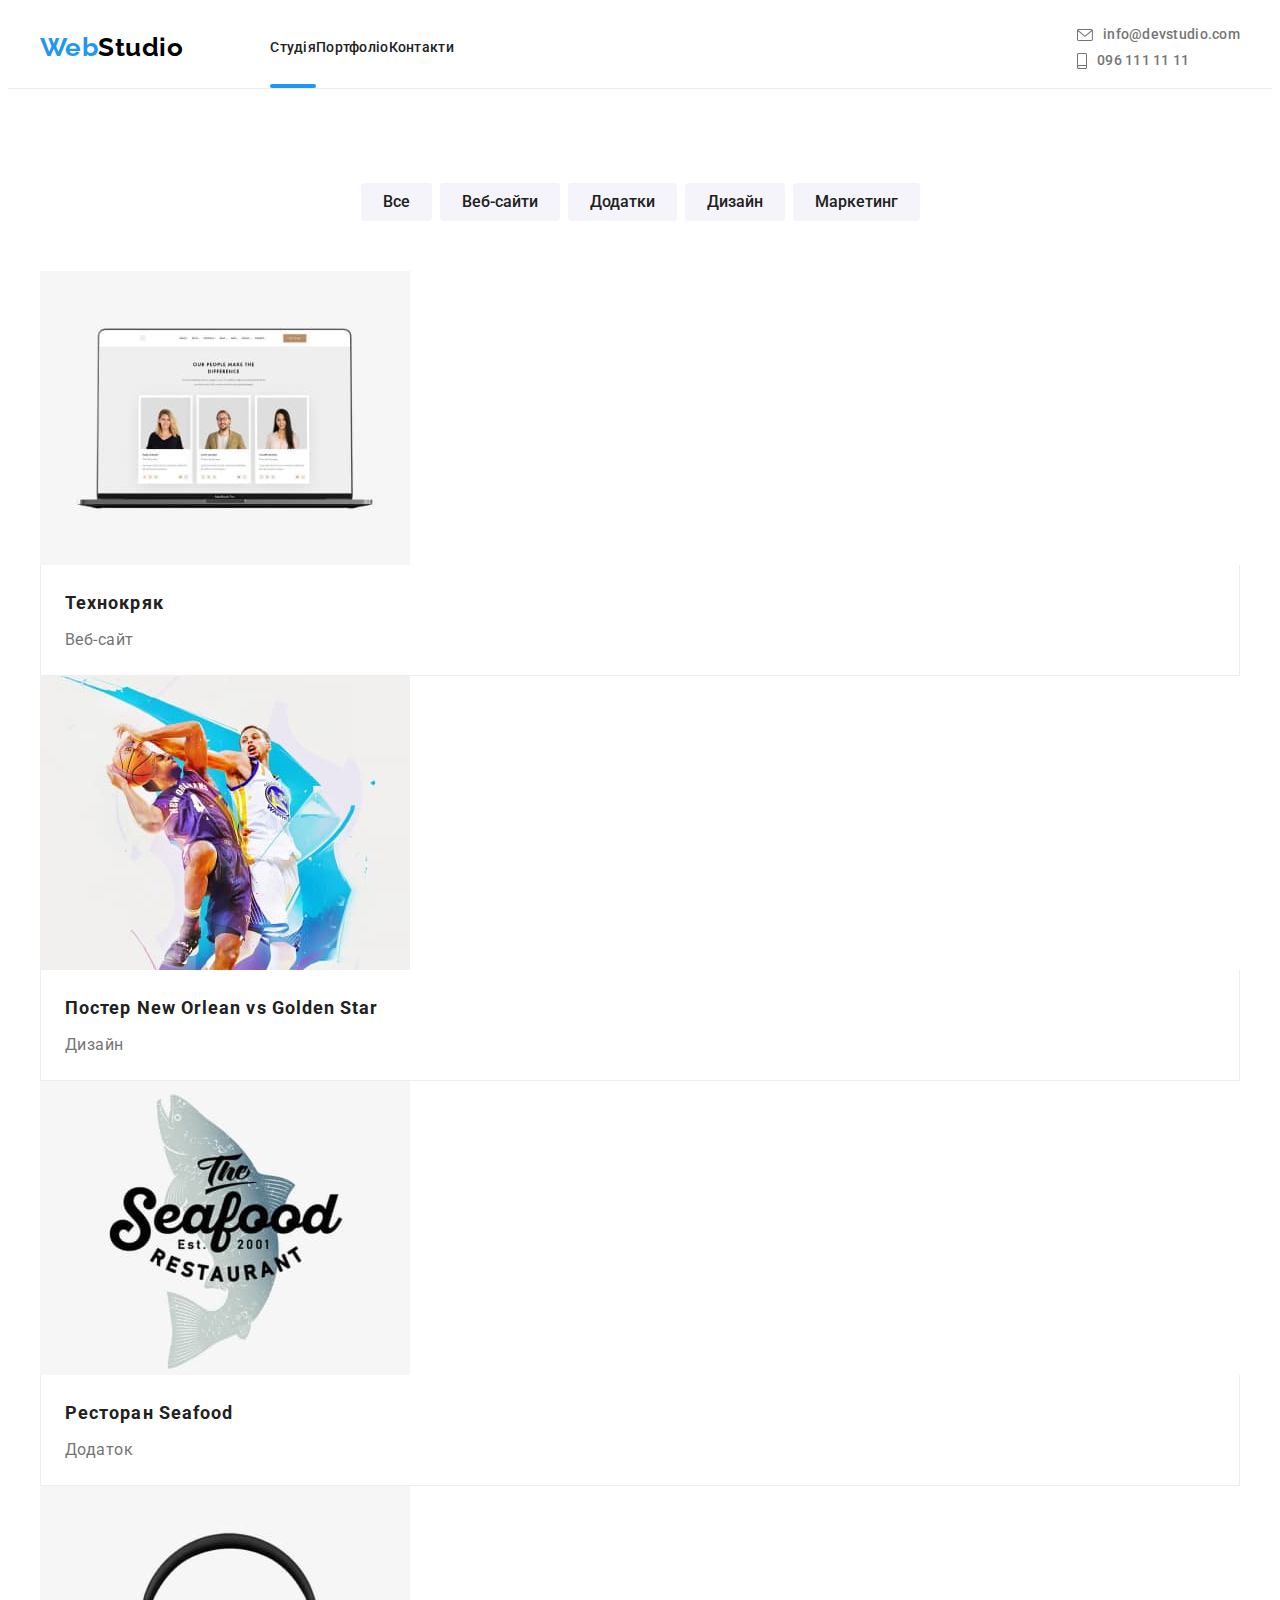
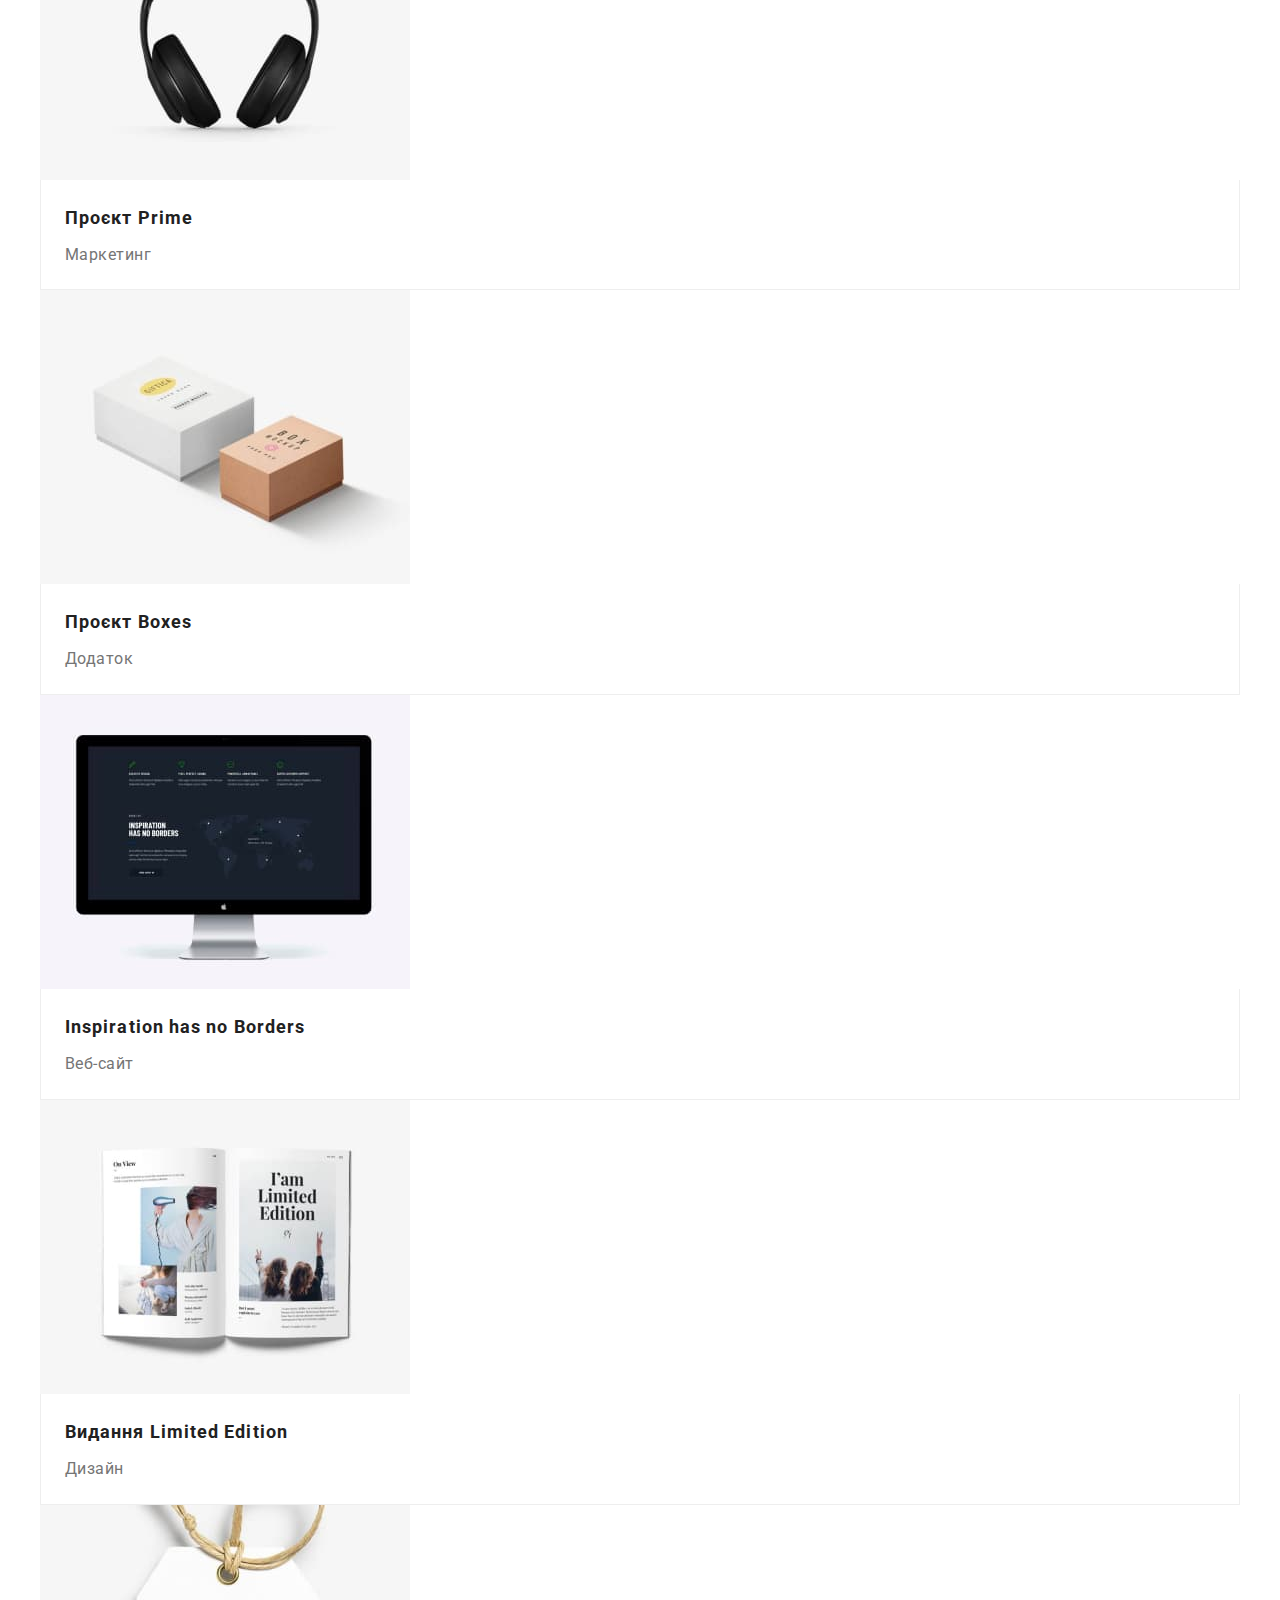
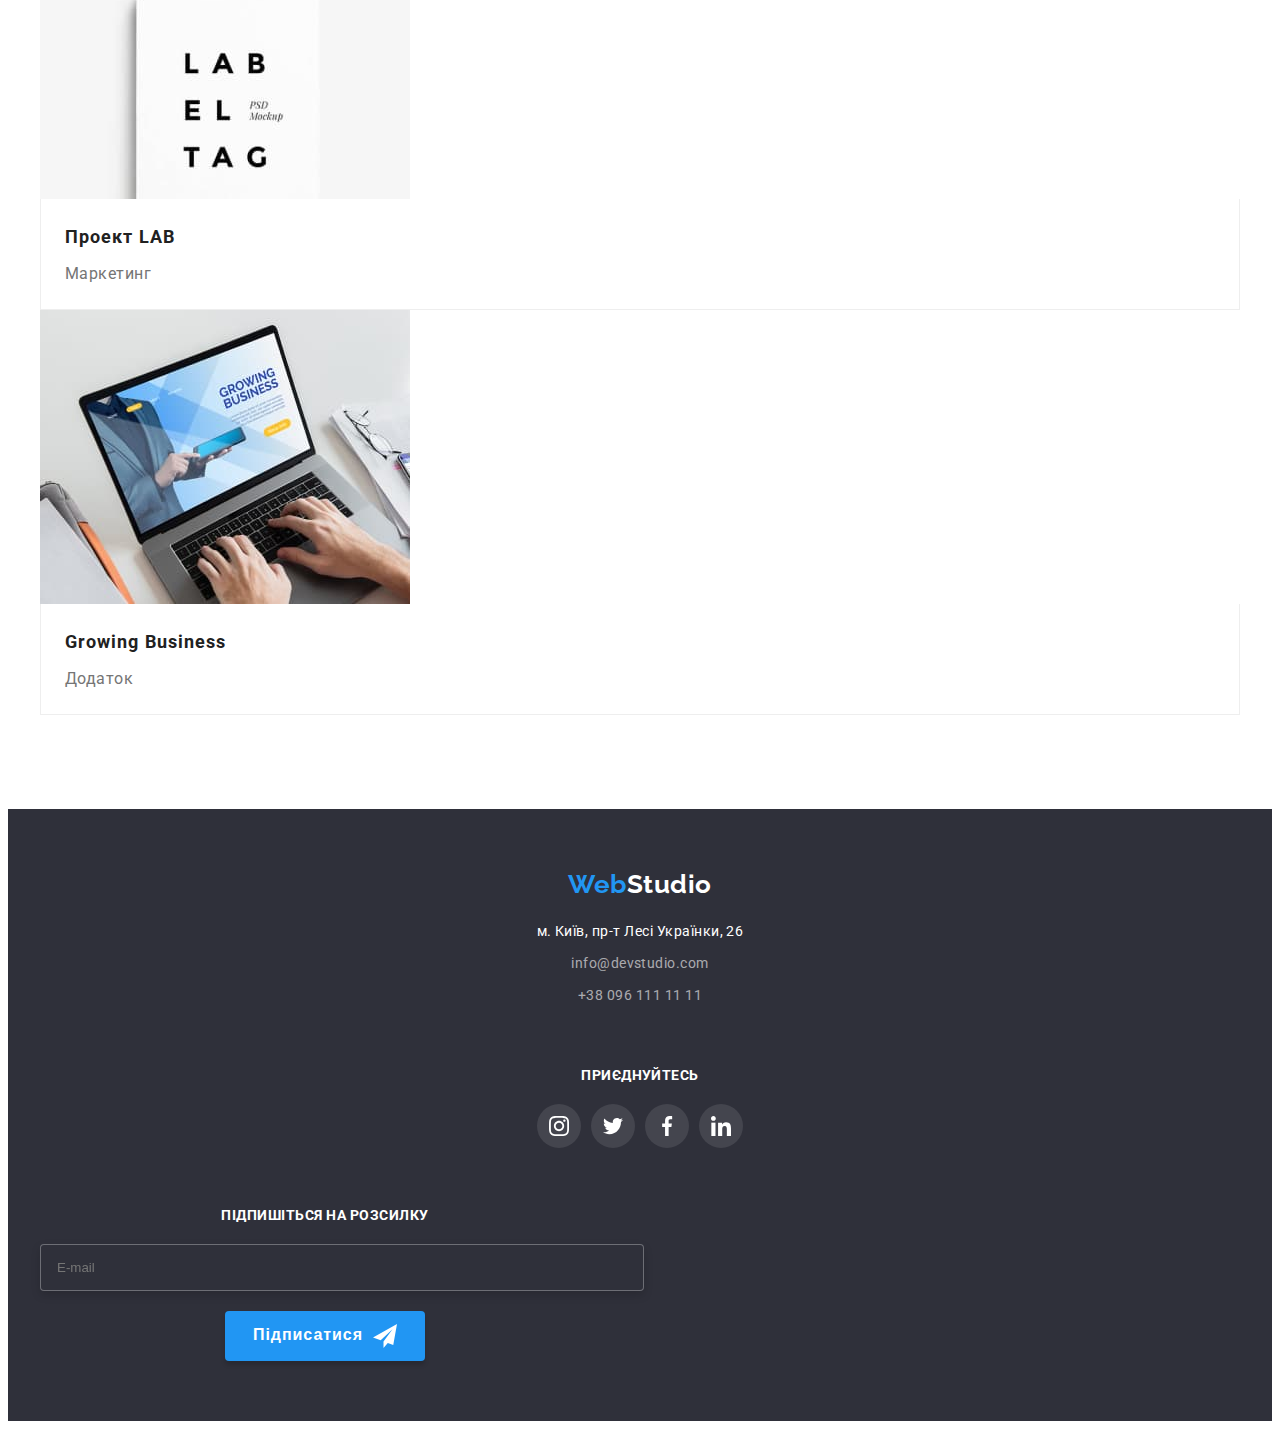
==== commit cadb842d: "chckpoint" ====
--- a/portfolio.html
+++ b/portfolio.html
@@ -48,12 +48,7 @@
                         </a>
                     </li>
                 </ul>
-                <ul class="follow-links-list">
-                    <li class="follow-links-list__item" lang="en">Instagram</li>
-                    <li class="follow-links-list__item" lang="en">Twitter</li>
-                    <li class="follow-links-list__item" lang="en">Facebook</li>
-                    <li class="follow-links-list__item" lang="en">LinkedIn</li>
-                </ul> 
+
             </div> 
             <button
             class="menu-toggle js-open-menu"
@@ -272,40 +267,42 @@
         </div>
     </footer>
 
-    <div class="conteiner menu-container js-menu-container" id="mobile-menu">
+    <div class="menu-container js-menu-container" id="mobile-menu">
         <button class="menu-toggle js-close-menu">
             <svg class="menu-toggle__icon" width="24" height="24">
                 <use href="./imges/icons.svg#Vector"></use>
             </svg>
           </button>
         <div class="mobile-menu">
-            <nav class="nav-menu">
-                <ul class="navigation">
-                    <li class="navigation__item"><a href="./index.html" class="navigation__link navigation__link--current">Студія</a></li>
-                    <li class="navigation__item"><a href="./portfolio.html" class="navigation__link">Портфоліо</a></li>
-                    <li class="navigation__item"><a href="#" class="navigation__link">Контакти</a></li>
+                <nav>
+                    <ul class="mob-navigation">
+                        <li class="mob-navigation__item"><a href="./index.html" class="mob-navigation__link mob-navigation__link">Студія</a></li>
+                        <li class="mob-navigation__item"><a href="./portfolio.html" class="mob-navigation__link">Портфоліо</a></li>
+                        <li class="mob-navigation__item"><a href="#" class="mob-navigation__link">Контакти</a></li>
+                    </ul>
+                </nav>
+            <div class="mob-link-box">
+                    <ul class="mob-contacts">
+                        <li class="mob-contacts__item">  
+                            <a href="tel:+380961111111" class="mob-contacts__link--first">
+                                +38 096 111 11 11
+                            </a>
+                        </li>
+                        <li class="mob-contacts__item">
+                            <a href="mailto:info@devstudio.com" class="mob-contacts__link" lang="en">
+                                info@devstudio.com
+                            </a>
+                        </li>
+                    </ul>
+                <ul class="follow-links-list">
+                    <li class="follow-links-list__item" lang="en"><a href="#" class="follow-links-list__link">Instagram</a></li>
+                    <li class="follow-links-list__item" lang="en"><a href="#" class="follow-links-list__link">Twitter</a></li>
+                    <li class="follow-links-list__item" lang="en"><a href="#" class="follow-links-list__link">Facebook</a></li>
+                    <li class="follow-links-list__item" lang="en"><a href="#" class="follow-links-list__link">LinkedIn</a></li>
                 </ul>
-            </nav>
-            <ul class="contacts">
-                <li class="contacts__item">  
-                    <a href="mailto:info@devstudio.com" class="contacts__link" lang="en">
-                        info@devstudio.com
-                    </a>
-                </li>
-                <li class="contacts__item">
-                    <a href="tel:+380961111111" class="contacts__link">
-                        096 111 11 11
-                    </a>
-                </li>
-            </ul>
-            <ul class="follow-links-list">
-                <li class="follow-links-list__item" lang="en">Instagram</li>
-                <li class="follow-links-list__item" lang="en">Twitter</li>
-                <li class="follow-links-list__item" lang="en">Facebook</li>
-                <li class="follow-links-list__item" lang="en">LinkedIn</li>
-            </ul> 
+            </div>  
         </div>
-    </div>
+</div>
     <script defer src="js/menu-mobile.js"></script>
 </body>
 
--- a/css/main.min.css
+++ b/css/main.min.css
@@ -1 +1 @@
-.visually-hidden{position:absolute;white-space:nowrap;width:1px;height:1px;overflow:hidden;border:0;padding:0;clip:rect(0 0 0 0);-webkit-clip-path:inset(50%);clip-path:inset(50%);margin:-1px}body{color:#212121;font-family:"Roboto",sans-serif;letter-spacing:.03em;background-color:#fff}ul{list-style:none;margin:0;padding:0}a{text-decoration:none}h1,h2,h3,h4,h5,h6,p{margin:0;padding:0}img{display:block;max-width:100%;height:auto}.header__conteiner{display:-webkit-box;display:-ms-flexbox;display:flex;min-height:60px;-webkit-box-align:center;-ms-flex-align:center;align-items:center;-webkit-box-pack:justify;-ms-flex-pack:justify;justify-content:space-between}.menu{display:-webkit-box;display:-ms-flexbox;display:flex;padding:0;margin:0;list-style:none}@media(max-width: 767px){.menu{display:none}}.menu-toggle{height:40px;width:40px;display:-webkit-box;display:-ms-flexbox;display:flex;-webkit-box-align:center;-ms-flex-align:center;align-items:center;-webkit-box-pack:center;-ms-flex-pack:center;justify-content:center;margin:0;padding:0;background-color:rgba(0,0,0,0);cursor:pointer;border:none;outline:none}@media(min-width: 768px){.menu-toggle{display:none}}.menu-container{position:fixed;top:0;left:0;width:100vw;height:100vh;background-color:#fff;z-index:999;-webkit-transform:translateX(100%);transform:translateX(100%);-webkit-transition:-webkit-transform 250ms cubic-bezier(0.4, 0, 0.2, 1);transition:-webkit-transform 250ms cubic-bezier(0.4, 0, 0.2, 1);transition:transform 250ms cubic-bezier(0.4, 0, 0.2, 1);transition:transform 250ms cubic-bezier(0.4, 0, 0.2, 1), -webkit-transform 250ms cubic-bezier(0.4, 0, 0.2, 1)}.menu-container.is-open{-webkit-transform:translateX(0);transform:translateX(0)}.menu-container .menu-toggle{position:absolute;top:10px;right:15px;display:-webkit-box;display:-ms-flexbox;display:flex;-webkit-box-pack:center;-ms-flex-pack:center;justify-content:center;-webkit-box-align:center;-ms-flex-align:center;align-items:center;fill:#212121}.js-open-menu__icon{fill:#212121}.menu-toggle__icon{-webkit-transition:fill 250ms cubic-bezier(0.4, 0, 0.2, 1);transition:fill 250ms cubic-bezier(0.4, 0, 0.2, 1)}.menu-toggle__icon:focus,.menu-toggle__icon:hover{fill:#2196f3}.mobile-menu{padding:0;margin:0;list-style:none;margin-top:48px;padding-left:24px}.navigation{font-style:normal;font-weight:500;text-align:start}.navigation__link{display:block;font-weight:500;font-size:40px;line-height:1.17;letter-spacing:.02em;color:#212121;-webkit-transition:color 250ms cubic-bezier(0.4, 0, 0.2, 1);transition:color 250ms cubic-bezier(0.4, 0, 0.2, 1)}.navigation__link:focus,.navigation__link:hover{color:#2196f3}.navigation__item:not(:last-child){margin-bottom:32px}.contacts__item:not(:last-child){margin-bottom:32px}.contacts{margin-top:302px}.contacts__link{font-weight:500;font-size:24px;line-height:1.16;letter-spacing:.02em;color:#757575}.contacts__link--first{font-weight:500;font-size:34px;line-height:1.17;color:#2196f3}.follow-links-list{display:-webkit-box;display:-ms-flexbox;display:flex;margin-top:64px}.follow-links-list__item{padding-right:10px}.follow-links-list__item:not(:last-child)::after{content:"";display:inline-block;height:18px;width:1px;margin-left:10px;background-color:rgba(33,33,33,.2)}.follow-links-list__link{font-weight:500;font-size:18px;line-height:1.22;letter-spacing:.02em;color:#2196f3}.logo{display:-webkit-box;display:-ms-flexbox;display:flex;font-family:"Raleway",sans-serif;font-style:normal;font-weight:700;font-size:24px;line-height:1.16;color:#000}.logo__accent{font-family:"Raleway",sans-serif;font-style:normal;font-weight:700;font-size:24px;line-height:1.16;color:#2196f3}.conteiner{-webkit-box-align:center;-ms-flex-align:center;align-items:center;min-width:480px;margin-right:auto;margin-left:auto;padding-left:15px;padding-right:15px}.hero{background-color:#c4c4c4;text-align:center;min-width:480px;height:100%;padding-top:118px;padding-bottom:118px;margin-left:auto;margin-right:auto;background-image:-webkit-gradient(linear, left top, right top, from(rgba(47, 48, 58, 0.4)), to(rgba(47, 48, 58, 0.4))),url(../imges/herobg.jpg);background-image:linear-gradient(to right, rgba(47, 48, 58, 0.4), rgba(47, 48, 58, 0.4)),url(../imges/herobg.jpg);background-repeat:no-repeat;background-size:cover;background-position:center}.hero-box{max-width:360px;margin-left:auto;margin-right:auto}.hero-box__title{font-weight:900;font-size:26px;line-height:1.61;text-align:center;letter-spacing:.06em;text-transform:uppercase;color:#fff}.hero-box__button{font-family:inherit;font-weight:700;font-size:16px;line-height:1.9;letter-spacing:.06em;width:200px;height:50px;border:0em;border-radius:4px;color:#fff;background:#2196f3;cursor:pointer;-webkit-transition:background 250ms cubic-bezier(0.4, 0, 0.2, 1),-webkit-box-shadow 250 ms cubic-bezier(0.4, 0, 0.2, 1);transition:background 250ms cubic-bezier(0.4, 0, 0.2, 1),-webkit-box-shadow 250 ms cubic-bezier(0.4, 0, 0.2, 1);transition:background 250ms cubic-bezier(0.4, 0, 0.2, 1),box-shadow 250 ms cubic-bezier(0.4, 0, 0.2, 1);transition:background 250ms cubic-bezier(0.4, 0, 0.2, 1),box-shadow 250 ms cubic-bezier(0.4, 0, 0.2, 1),-webkit-box-shadow 250 ms cubic-bezier(0.4, 0, 0.2, 1)}.hero-box__button:hover,.hero-box__button:focus{background:#188ce8;-webkit-box-shadow:0px 4px 4px rgba(0,0,0,.15);box-shadow:0px 4px 4px rgba(0,0,0,.15)}@media screen and (min-width: 1200px){.hero{max-width:1600px;padding-top:200px;padding-bottom:200px}.hero-box__title{margin-bottom:30px;font-size:44px;line-height:1.36}.hero-box{max-width:696px}}@media screen and (min-width: 786px){.hero{min-width:768px}}.backdrop{position:fixed;top:0;left:0;width:100%;height:100%;background-color:rgba(0,0,0,.2);-webkit-transition:opacity 250ms cubic-bezier(0.4, 0, 0.2, 1);transition:opacity 250ms cubic-bezier(0.4, 0, 0.2, 1)}.backdrop.is-hidden{position:fixed;opacity:0;pointer-events:none}.backdrop.is-hidden .modal{-webkit-transform:translate(-50%, -10%);transform:translate(-50%, -10%)}.modal{position:absolute;top:50%;left:50%;-webkit-transform:translate(-50%, -50%);transform:translate(-50%, -50%);max-width:528px;background-color:#fff;-webkit-box-shadow:0px 1px 3px rgba(0,0,0,.12),0px 1px 1px rgba(0,0,0,.14),0px 2px 1px rgba(0,0,0,.2);box-shadow:0px 1px 3px rgba(0,0,0,.12),0px 1px 1px rgba(0,0,0,.14),0px 2px 1px rgba(0,0,0,.2);border-radius:4px;-webkit-transition:-webkit-transform 250ms cubic-bezier(0.4, 0, 0.2, 1);transition:-webkit-transform 250ms cubic-bezier(0.4, 0, 0.2, 1);transition:transform 250ms cubic-bezier(0.4, 0, 0.2, 1);transition:transform 250ms cubic-bezier(0.4, 0, 0.2, 1), -webkit-transform 250ms cubic-bezier(0.4, 0, 0.2, 1)}.close{position:absolute;top:8px;right:8px;display:-webkit-box;display:-ms-flexbox;display:flex;-webkit-box-pack:center;-ms-flex-pack:center;justify-content:center;-webkit-box-align:center;-ms-flex-align:center;align-items:center;width:30px;height:30px;fill:#000;background-color:#fff;border:1px solid rgba(0,0,0,.1);border-radius:50%;cursor:pointer;-webkit-transition:fill 250ms cubic-bezier(0.4, 0, 0.2, 1);transition:fill 250ms cubic-bezier(0.4, 0, 0.2, 1)}.close:focus,.close:hover{fill:#2196f3}.form{padding:40px}.form-field{position:relative;display:-webkit-box;display:-ms-flexbox;display:flex;-webkit-box-orient:vertical;-webkit-box-direction:normal;-ms-flex-direction:column;flex-direction:column;margin-bottom:10px;font-size:12px;line-height:1.16;letter-spacing:.01em;color:#757575}.form-field__icon{position:absolute;left:12px;top:50%;-webkit-transition:fill 250ms cubic-bezier(0.4, 0, 0.2, 1);transition:fill 250ms cubic-bezier(0.4, 0, 0.2, 1)}.form-field:hover .form-field__icon,.form-field__input:focus+.form-field__icon{border-color:#2196f3;fill:#2196f3}.form-field__input{width:100%;height:40px;margin:0;padding-top:11px;padding-bottom:11px;padding-left:42px;padding-right:11px;border:1px solid rgba(33,33,33,.2);border-radius:4px;cursor:pointer;-webkit-transition:border-color 250ms cubic-bezier(0.4, 0, 0.2, 1);transition:border-color 250ms cubic-bezier(0.4, 0, 0.2, 1)}.form-field:hover .form-field__input,.form-field__input:focus{border-color:#2196f3;fill:#2196f3}.form-field label{margin-bottom:4px}.form__head{display:-webkit-box;display:-ms-flexbox;display:flex;-webkit-box-pack:center;-ms-flex-pack:center;justify-content:center;margin-bottom:12px;font-weight:700;font-size:20px;line-height:1.15;color:#212121}.comment{margin-bottom:20px}.textarea-input{resize:none;border:1px solid rgba(33,33,33,.2);border-radius:4px;cursor:pointer;padding:11px}textarea::-webkit-input-placeholder{font-weight:400;font-size:12px;line-height:1.16;letter-spacing:.01em;color:rgba(117,117,117,.5)}textarea::-moz-placeholder{font-weight:400;font-size:12px;line-height:1.16;letter-spacing:.01em;color:rgba(117,117,117,.5)}textarea:-ms-input-placeholder{font-weight:400;font-size:12px;line-height:1.16;letter-spacing:.01em;color:rgba(117,117,117,.5)}textarea::-ms-input-placeholder{font-weight:400;font-size:12px;line-height:1.16;letter-spacing:.01em;color:rgba(117,117,117,.5)}textarea::placeholder{font-weight:400;font-size:12px;line-height:1.16;letter-spacing:.01em;color:rgba(117,117,117,.5)}.checkbox__title{display:-webkit-box;display:-ms-flexbox;display:flex;-webkit-box-align:center;-ms-flex-align:center;align-items:center;-webkit-box-pack:center;-ms-flex-pack:center;justify-content:center;font-size:14px;line-height:1.7;color:#757575}.checkbox__link{color:#2196f3;text-decoration:underline}.form-submit{display:block;-webkit-box-pack:center;-ms-flex-pack:center;justify-content:center}.checkbox{position:relative;display:-webkit-box;display:-ms-flexbox;display:flex;-webkit-box-pack:center;-ms-flex-pack:center;justify-content:center;-webkit-box-align:center;-ms-flex-align:center;align-items:center;margin-bottom:30px}.checkbox input[type=checkbox]{position:absolute;white-space:nowrap;width:1px;height:1px;overflow:hidden;border:0;padding:0;clip:rect(0 0 0 0);-webkit-clip-path:inset(50%);clip-path:inset(50%);margin:-1px}.form-submit__button{display:-webkit-box;display:-ms-flexbox;display:flex;margin-left:auto;margin-right:auto;width:200px;height:50px;-webkit-box-shadow:0px 4px 4px rgba(0,0,0,.15);box-shadow:0px 4px 4px rgba(0,0,0,.15);border-radius:4px;border-color:#2196f3;border:rgba(0,0,0,0);background:#2196f3;cursor:pointer;-webkit-box-align:center;-ms-flex-align:center;align-items:center;-webkit-box-pack:center;-ms-flex-pack:center;justify-content:center;letter-spacing:.06em;font-weight:700;font-size:16px;line-height:1.85;color:#fff;-webkit-transition:border-color 250ms cubic-bezier(0.4, 0, 0.2, 1),background 250ms cubic-bezier(0.4, 0, 0.2, 1);transition:border-color 250ms cubic-bezier(0.4, 0, 0.2, 1),background 250ms cubic-bezier(0.4, 0, 0.2, 1)}.form-submit__button:focus,.form-submit__button:hover{border-color:#188ce8;background:#188ce8}.checkbox__icon{display:block;margin-right:8px;width:16px;height:15px;background-image:url(../imges/checkbox.svg);fill:#212121;-webkit-transition:background 250ms cubic-bezier(0.4, 0, 0.2, 1);transition:background 250ms cubic-bezier(0.4, 0, 0.2, 1)}.checkbox input:checked+.checkbox__icon{fill:#fff;background:#2196f3;background-image:url(../imges/check.svg);background-size:contain;background-origin:border-box;border-radius:2px}/*# sourceMappingURL=main.min.css.map */+.visually-hidden{position:absolute;white-space:nowrap;width:1px;height:1px;overflow:hidden;border:0;padding:0;clip:rect(0 0 0 0);-webkit-clip-path:inset(50%);clip-path:inset(50%);margin:-1px}body{color:#212121;font-family:"Roboto",sans-serif;letter-spacing:.03em;background-color:#fff}ul{list-style:none;margin:0;padding:0}a{text-decoration:none}h1,h2,h3,h4,h5,h6,p{margin:0;padding:0}img{display:block;max-width:100%;height:auto}.bordered-header{border-bottom:1px solid #ececec}.header__conteiner{display:-webkit-box;display:-ms-flexbox;display:flex;min-height:60px;-webkit-box-align:center;-ms-flex-align:center;align-items:center;-webkit-box-pack:justify;-ms-flex-pack:justify;justify-content:space-between}.menu{display:contents;padding:0;margin:0;list-style:none}.menu-toggle{height:40px;width:40px;display:-webkit-box;display:-ms-flexbox;display:flex;-webkit-box-align:center;-ms-flex-align:center;align-items:center;-webkit-box-pack:center;-ms-flex-pack:center;justify-content:center;margin:0;padding:0;background-color:rgba(0,0,0,0);cursor:pointer;border:none;outline:none}.menu-container .menu-toggle{position:absolute;top:10px;right:15px;display:-webkit-box;display:-ms-flexbox;display:flex;-webkit-box-pack:center;-ms-flex-pack:center;justify-content:center;-webkit-box-align:center;-ms-flex-align:center;align-items:center;fill:#212121}.menu-container{position:fixed;top:0;left:0;width:100vw;height:100vh;padding-left:40px;padding-right:40px;padding-top:48px;padding-bottom:48px;background-color:#fff;z-index:999;-webkit-transform:translateX(100%);transform:translateX(100%);-webkit-transition:-webkit-transform 250ms cubic-bezier(0.4, 0, 0.2, 1);transition:-webkit-transform 250ms cubic-bezier(0.4, 0, 0.2, 1);transition:transform 250ms cubic-bezier(0.4, 0, 0.2, 1);transition:transform 250ms cubic-bezier(0.4, 0, 0.2, 1), -webkit-transform 250ms cubic-bezier(0.4, 0, 0.2, 1)}.menu-container.is-open{-webkit-transform:translateX(0);transform:translateX(0)}.js-open-menu__icon{fill:#212121}.menu-toggle__icon{-webkit-transition:fill 250ms cubic-bezier(0.4, 0, 0.2, 1);transition:fill 250ms cubic-bezier(0.4, 0, 0.2, 1)}.menu-toggle__icon:focus,.menu-toggle__icon:hover{fill:#2196f3}.mobile-menu{padding:0;margin:0;list-style:none}.mob-navigation{display:-webkit-box;display:-ms-flexbox;display:flex;-webkit-box-orient:vertical;-webkit-box-direction:normal;-ms-flex-direction:column;flex-direction:column;margin-bottom:70%;font-style:normal;font-weight:500}.mob-navigation__link{display:block;font-size:40px;line-height:1.17;letter-spacing:.02em;color:#212121;-webkit-transition:color 250ms cubic-bezier(0.4, 0, 0.2, 1);transition:color 250ms cubic-bezier(0.4, 0, 0.2, 1)}.mob-navigation__link:focus,.mob-navigation__link:hover{color:#2196f3}.mob-navigation__item:not(:last-child){margin-bottom:32px}.mob-contacts{display:-webkit-box;display:-ms-flexbox;display:flex;-webkit-box-orient:vertical;-webkit-box-direction:normal;-ms-flex-direction:column;flex-direction:column}.mob-contacts__item:not(:last-child){margin-bottom:32px}.mob-contacts__link{font-weight:500;font-size:24px;line-height:1.16;letter-spacing:.02em;white-space:nowrap;color:#757575}.mob-contacts__link--first{font-weight:500;font-size:34px;line-height:1.17;white-space:nowrap;color:#2196f3}.follow-links-list{display:-webkit-box;display:-ms-flexbox;display:flex;margin-top:64px;max-width:100%;-webkit-box-align:center;-ms-flex-align:center;align-items:center;white-space:nowrap}.follow-links-list__item{padding-right:10px}.follow-links-list__item:not(:last-child)::after{content:"";display:inline-block;height:18px;width:1px;margin-left:10px;background-color:rgba(33,33,33,.2)}.follow-links-list__link{font-weight:500;font-size:18px;line-height:1.22;letter-spacing:.02em;color:#2196f3}.mob-link-box{display:block;margin-top:auto}@media screen and (min-width: 768px){.menu-toggle{display:none}.nav-menu{display:-webkit-box;display:-ms-flexbox;display:flex}.header__logo{margin-right:87px}.navigation,.contacts{display:-webkit-box;display:-ms-flexbox;display:flex}.contacts{margin-left:auto;-webkit-box-orient:vertical;-webkit-box-direction:normal;-ms-flex-direction:column;flex-direction:column;margin-top:0;-webkit-box-pack:center;-ms-flex-pack:center;justify-content:center}.contacts__item:not(:last-child){margin-bottom:10px}.navigation__item{position:relative;margin-bottom:0}}.navigation__link{display:block;padding-top:32px;padding-bottom:32px;font-weight:500;font-size:14px;line-height:1.14;letter-spacing:.02em;color:#212121;-webkit-transition:color 250ms cubic-bezier(0.4, 0, 0.2, 1);transition:color 250ms cubic-bezier(0.4, 0, 0.2, 1)}.navigation__link::after{position:absolute;content:"";display:block;width:100%;height:4px;border-radius:2px;left:0;bottom:0;opacity:0;background-color:#2196f3}.navigation__link--current::after{content:"";display:block;opacity:1}.navigation__link:focus,.navigation__link:hover{color:#2196f3}.contacts__link{display:-webkit-box;display:-ms-flexbox;display:flex;-webkit-box-align:center;-ms-flex-align:center;align-items:center;font-weight:500;font-size:14px;line-height:1.14;letter-spacing:.02em;color:#757575;fill:#757575;-webkit-transition:color 250ms cubic-bezier(0.4, 0, 0.2, 1),fill 250ms cubic-bezier(0.4, 0, 0.2, 1);transition:color 250ms cubic-bezier(0.4, 0, 0.2, 1),fill 250ms cubic-bezier(0.4, 0, 0.2, 1)}.contacts__link:focus,.contacts__link:hover{color:#2196f3;fill:#2196f3}.contacts__icon{margin-right:10px}@media(max-width: 767px){.menu{display:none}}.logo{display:-webkit-box;display:-ms-flexbox;display:flex;font-family:"Raleway",sans-serif;font-style:normal;font-weight:700;font-size:24px;line-height:1.16;color:#000}.logo__accent{font-family:"Raleway",sans-serif;font-style:normal;font-weight:700;font-size:24px;line-height:1.16;color:#2196f3}@media screen and (min-width: 1200px){.logo{font-size:26px;line-height:1.2}.logo__accent{font-size:26px;line-height:1.2}}.title{font-weight:700;font-size:28px;line-height:1.17;text-align:center;color:#212121;margin-bottom:30px}@media screen and (min-width: 1200px){.title{font-size:36px;line-height:1.16;margin-bottom:50px}}.conteiner{-webkit-box-align:center;-ms-flex-align:center;align-items:center;max-width:100%;margin-right:auto;margin-left:auto;padding-left:15px;padding-right:15px}@media screen and (min-width: 1200px){.conteiner{max-width:1200px}}.section{padding-top:60px;padding-bottom:60px}.section--different-background{background-color:#f5f4fa}.section--no-padding-top{display:none}@media screen and (min-width: 1200px){.section{padding-top:94px;padding-bottom:94px}.section--no-padding-top{display:contents;padding-top:0}}.hero{background-color:#c4c4c4;text-align:center;max-width:1200px;height:100%;padding-top:118px;padding-bottom:118px;margin-left:auto;margin-right:auto;background-image:-webkit-gradient(linear, left top, right top, from(rgba(47, 48, 58, 0.4)), to(rgba(47, 48, 58, 0.4))),url(../imges/herobg.jpg);background-image:linear-gradient(to right, rgba(47, 48, 58, 0.4), rgba(47, 48, 58, 0.4)),url(../imges/herobg.jpg);background-repeat:no-repeat;background-size:cover;background-position:center}.hero-box{max-width:360px;margin-left:auto;margin-right:auto}.hero-box__title{margin-bottom:30px;font-weight:900;font-size:26px;line-height:1.61;text-align:center;letter-spacing:.06em;text-transform:uppercase;color:#fff}@media screen and (max-width: 479px){.hero-box__title{font-size:21px}}.hero-box__button{font-family:inherit;font-weight:700;font-size:16px;line-height:1.9;letter-spacing:.06em;max-width:200px;max-height:50px;border:0em;border-radius:4px;color:#fff;background:#2196f3;cursor:pointer;-webkit-transition:background 250ms cubic-bezier(0.4, 0, 0.2, 1),-webkit-box-shadow 250 ms cubic-bezier(0.4, 0, 0.2, 1);transition:background 250ms cubic-bezier(0.4, 0, 0.2, 1),-webkit-box-shadow 250 ms cubic-bezier(0.4, 0, 0.2, 1);transition:background 250ms cubic-bezier(0.4, 0, 0.2, 1),box-shadow 250 ms cubic-bezier(0.4, 0, 0.2, 1);transition:background 250ms cubic-bezier(0.4, 0, 0.2, 1),box-shadow 250 ms cubic-bezier(0.4, 0, 0.2, 1),-webkit-box-shadow 250 ms cubic-bezier(0.4, 0, 0.2, 1)}.hero-box__button:hover,.hero-box__button:focus{background:#188ce8;-webkit-box-shadow:0px 4px 4px rgba(0,0,0,.15);box-shadow:0px 4px 4px rgba(0,0,0,.15)}@media screen and (min-width: 1200px){.hero{max-width:1600px;padding-top:200px;padding-bottom:200px}.hero-box__title{font-size:44px;line-height:1.36}.hero-box{max-width:696px}}@media screen and (min-width: 786px){.hero{min-width:768px}}.principles__item:not(:last-child){margin-bottom:30px}.principles__thumb{display:-webkit-box;display:-ms-flexbox;display:flex;background-color:#f5f4fa;border-radius:4px;min-width:270px;min-height:120px;margin-bottom:30px;-webkit-box-pack:center;-ms-flex-pack:center;justify-content:center;-webkit-box-align:center;-ms-flex-align:center;align-items:center}.principles__title{margin-bottom:10px;font-weight:700;font-size:14px;line-height:1.14;text-align:center;text-transform:uppercase;color:#212121}.principles__content{font-weight:400;font-size:14px;line-height:1.7;color:#757575}.work-list{display:-webkit-box;display:-ms-flexbox;display:flex;-webkit-box-pack:center;-ms-flex-pack:center;justify-content:center}.work-list__thumb{position:relative}.work-list__item:not(:last-child){margin-right:30px}.work-list__overlay{position:absolute;width:100%;height:70px;bottom:0%;left:0%;display:-webkit-box;display:-ms-flexbox;display:flex;-webkit-box-pack:center;-ms-flex-pack:center;justify-content:center;-webkit-box-align:center;-ms-flex-align:center;align-items:center;background-color:rgba(47,48,58,.8)}.work-list__title{margin:0;font-weight:700;font-size:14px;line-height:1.14;text-align:center;text-transform:uppercase;color:#fff}.team-list__item{background-color:#fff;-webkit-box-shadow:0px 1px 3px rgba(0,0,0,.12),0px 1px 1px rgba(0,0,0,.14),0px 2px 1px rgba(0,0,0,.2);box-shadow:0px 1px 3px rgba(0,0,0,.12),0px 1px 1px rgba(0,0,0,.14),0px 2px 1px rgba(0,0,0,.2);border-radius:0px 0px 4px 4px}.team-list__item:not(:last-child){margin-bottom:30px}.content-box{padding-top:30px;padding-bottom:30px;padding-left:32px;padding-right:32px}.content-box__title{margin-bottom:10px;font-weight:500;font-size:16px;line-height:1.18;text-align:center;color:#212121}.content-box__content{font-weight:400;font-size:16px;line-height:1.18;text-align:center;color:#757575;margin-bottom:16px}.social-list{display:-webkit-box;display:-ms-flexbox;display:flex;-webkit-box-align:center;-ms-flex-align:center;align-items:center;-webkit-box-pack:center;-ms-flex-pack:center;justify-content:center}.social-list__link{display:-webkit-box;display:-ms-flexbox;display:flex;-webkit-box-pack:center;-ms-flex-pack:center;justify-content:center;-webkit-box-align:center;-ms-flex-align:center;align-items:center;width:44px;height:44px;fill:#afb1b8;background-color:#fff;border-radius:50%;-webkit-transition:background-color 250ms cubic-bezier(0.4, 0, 0.2, 1),fill 250ms cubic-bezier(0.4, 0, 0.2, 1);transition:background-color 250ms cubic-bezier(0.4, 0, 0.2, 1),fill 250ms cubic-bezier(0.4, 0, 0.2, 1)}.social-list__link:hover,.social-list__link:focus{fill:#fff;background-color:#2196f3}.social-list__item:not(:last-child){margin-right:10px}.clients-list{display:-webkit-box;display:-ms-flexbox;display:flex;-ms-flex-wrap:wrap;flex-wrap:wrap;-webkit-box-pack:center;-ms-flex-pack:center;justify-content:center;gap:30px}.clients-list__link{display:-webkit-box;display:-ms-flexbox;display:flex;-webkit-box-pack:center;-ms-flex-pack:center;justify-content:center;-webkit-box-align:center;-ms-flex-align:center;align-items:center;min-width:170px;min-height:92px;fill:#afb1b8;background-color:#fff;border:1px solid #afb1b8;border-radius:4px;-webkit-transition:fill 250ms cubic-bezier(0.4, 0, 0.2, 1),border-color 250ms cubic-bezier(0.4, 0, 0.2, 1);transition:fill 250ms cubic-bezier(0.4, 0, 0.2, 1),border-color 250ms cubic-bezier(0.4, 0, 0.2, 1)}.clients-list__link:hover,.clients-list__link:focus{fill:#2196f3;border-color:#2196f3}.clients-list__item{-ms-flex-preferred-size:calc((100% - 30px)/2);flex-basis:calc((100% - 30px)/2)}@media screen and (min-width: 768px){.clients-list__item{-ms-flex-preferred-size:calc((100% - 60px)/3);flex-basis:calc((100% - 60px)/3)}}@media screen and (min-width: 1200px){.clients-list__item{-ms-flex-preferred-size:calc((100% - 150px)/6);flex-basis:calc((100% - 150px)/6)}}.footer{background-color:#2f303a;padding-top:60px;padding-bottom:60px}.footer__logo{-webkit-box-pack:center;-ms-flex-pack:center;justify-content:center;color:#fff;margin-bottom:20px}.address-list{text-align:center;margin-bottom:60px}.address-list__item:not(:last-child){margin-bottom:8px}.address-list__link{font-style:normal;font-weight:400;font-size:14px;line-height:1.7}.address-list__link--map{color:#fff;-webkit-transition:color 250ms cubic-bezier(0.4, 0, 0.2, 1);transition:color 250ms cubic-bezier(0.4, 0, 0.2, 1)}.address-list__link--map:hover,.address-list__link--map:focus{color:#2196f3}.address-list__link--contact{color:rgba(255,255,255,.6);-webkit-transition:color 250ms cubic-bezier(0.4, 0, 0.2, 1);transition:color 250ms cubic-bezier(0.4, 0, 0.2, 1)}.address-list__link--contact:hover,.address-list__link--contact:focus{color:#2196f3}.social-linkbox{display:-webkit-box;display:-ms-flexbox;display:flex;-webkit-box-orient:vertical;-webkit-box-direction:normal;-ms-flex-direction:column;flex-direction:column;margin-bottom:60px}.social-linkbox__title{font-weight:700;font-size:14px;line-height:1.14;text-align:center;text-transform:uppercase;margin-bottom:20px;color:#fff}.social-invers{display:-webkit-box;display:-ms-flexbox;display:flex;-webkit-box-pack:center;-ms-flex-pack:center;justify-content:center}.social-invers__item:not(:last-child){margin-right:10px}.social-invers__link{display:-webkit-box;display:-ms-flexbox;display:flex;-webkit-box-pack:center;-ms-flex-pack:center;justify-content:center;-webkit-box-align:center;-ms-flex-align:center;align-items:center;width:44px;height:44px;fill:#fff;background-color:rgba(255,255,255,.1);border-radius:50%;-webkit-transition:background-color 250ms cubic-bezier(0.4, 0, 0.2, 1);transition:background-color 250ms cubic-bezier(0.4, 0, 0.2, 1)}.social-invers__link:hover,.social-invers__link:focus{background-color:#2196f3}.subscribe-form{display:-webkit-box;display:-ms-flexbox;display:flex;-webkit-box-orient:vertical;-webkit-box-direction:normal;-ms-flex-direction:column;flex-direction:column;max-width:570px;-webkit-box-pack:center;-ms-flex-pack:center;justify-content:center}.subscribe-form__title{font-weight:700;font-size:14px;line-height:1.14;text-transform:uppercase;color:#fff;margin-bottom:20px}.subscribe-form__input{border:1px solid rgba(255,255,255,.3);-webkit-filter:drop-shadow(0px 4px 4px rgba(0, 0, 0, 0.15));filter:drop-shadow(0px 4px 4px rgba(0, 0, 0, 0.15));border-radius:4px;background-color:#2f303a;padding:15px 16px;width:100%;color:#fff}.shell{display:-webkit-box;display:-ms-flexbox;display:flex;-webkit-box-orient:vertical;-webkit-box-direction:normal;-ms-flex-direction:column;flex-direction:column;margin-bottom:20px}.shell::-webkit-input-placeholder{color:rgba(255,255,255,.6)}.shell::-moz-placeholder{color:rgba(255,255,255,.6)}.shell:-ms-input-placeholder{color:rgba(255,255,255,.6)}.shell::-ms-input-placeholder{color:rgba(255,255,255,.6)}.shell::placeholder{color:rgba(255,255,255,.6)}.button{display:-webkit-box;display:-ms-flexbox;display:flex;-webkit-box-pack:center;-ms-flex-pack:center;justify-content:center;-webkit-box-align:center;-ms-flex-align:center;align-items:center;margin-left:auto;margin-right:auto;font-weight:700;font-size:16px;line-height:1.88;letter-spacing:.06em;color:#fff;width:200px;height:50px;background:#2196f3;-webkit-box-shadow:0px 4px 4px rgba(0,0,0,.15);box-shadow:0px 4px 4px rgba(0,0,0,.15);border:rgba(0,0,0,0);border-color:#2196f3;border-radius:4px;cursor:pointer}.button__icon{margin-left:10px}.button-list{display:-webkit-box;display:-ms-flexbox;display:flex;-ms-flex-wrap:wrap;flex-wrap:wrap;margin-bottom:40px}@media screen and (min-width: 768px){.button-list{-webkit-box-pack:center;-ms-flex-pack:center;justify-content:center;margin-bottom:30px}}@media screen and (min-width: 1200px){.button-list{margin-bottom:50px}}.button-list__button{font-family:inherit;font-weight:500;font-size:16px;line-height:1.62;text-align:center;color:#212121;padding-left:22px;padding-right:22px;padding-top:6px;padding-bottom:6px;background-color:#f5f4fa;border-radius:4px;border:0em;cursor:pointer;-webkit-transition:background-color 250ms cubic-bezier(0.4, 0, 0.2, 1),color 250ms cubic-bezier(0.4, 0, 0.2, 1),-webkit-box-shadow 250ms cubic-bezier(0.4, 0, 0.2, 1);transition:background-color 250ms cubic-bezier(0.4, 0, 0.2, 1),color 250ms cubic-bezier(0.4, 0, 0.2, 1),-webkit-box-shadow 250ms cubic-bezier(0.4, 0, 0.2, 1);transition:background-color 250ms cubic-bezier(0.4, 0, 0.2, 1),color 250ms cubic-bezier(0.4, 0, 0.2, 1),box-shadow 250ms cubic-bezier(0.4, 0, 0.2, 1);transition:background-color 250ms cubic-bezier(0.4, 0, 0.2, 1),color 250ms cubic-bezier(0.4, 0, 0.2, 1),box-shadow 250ms cubic-bezier(0.4, 0, 0.2, 1),-webkit-box-shadow 250ms cubic-bezier(0.4, 0, 0.2, 1)}.button-list__button:focus,.button-list__button:hover{background-color:#2196f3;color:#fff;-webkit-box-shadow:0px 3px 1px rgba(0,0,0,.1),0px 1px 2px rgba(0,0,0,.08),0px 2px 2px rgba(0,0,0,.12);box-shadow:0px 3px 1px rgba(0,0,0,.1),0px 1px 2px rgba(0,0,0,.08),0px 2px 2px rgba(0,0,0,.12)}.button-list__item:not(:last-child){margin-right:8px;margin-bottom:15px}@media screen and (min-width: 768px){.button-list__item:not(:last-child){margin-bottom:0px}}.card-list__link{display:block;cursor:default}.card-list__link:focus,.card-list__link:hover{-webkit-box-shadow:0px 1px 1px rgba(0,0,0,.12),0px 4px 4px rgba(0,0,0,.06),1px 4px 6px rgba(0,0,0,.16);box-shadow:0px 1px 1px rgba(0,0,0,.12),0px 4px 4px rgba(0,0,0,.06),1px 4px 6px rgba(0,0,0,.16)}.card-head{padding-left:24px;padding-right:24px;padding-bottom:20px;padding-top:20px;border-bottom:1px solid #eee;border-left:1px solid #eee;border-right:1px solid #eee}.card-head__title{margin-bottom:4px;text-align:start;font-weight:700;font-size:18px;line-height:2;letter-spacing:.06em;color:#212121}.card-head__content{font-weight:400;font-size:16px;line-height:1.87;color:#757575}.wrapper{position:relative;overflow:hidden}.card-overlay{position:absolute;display:block;width:100%;height:100%;top:0;left:0;-webkit-transform:translateY(101%);transform:translateY(101%);-webkit-transition:-webkit-transform 250ms cubic-bezier(0.4, 0, 0.2, 1);transition:-webkit-transform 250ms cubic-bezier(0.4, 0, 0.2, 1);transition:transform 250ms cubic-bezier(0.4, 0, 0.2, 1);transition:transform 250ms cubic-bezier(0.4, 0, 0.2, 1), -webkit-transform 250ms cubic-bezier(0.4, 0, 0.2, 1);padding-right:24px;padding-left:24px;padding-top:63px;padding-bottom:63px;background-color:rgba(33,150,243,.9)}.card-list__link:focus .card-overlay,.card-list__link:hover .card-overlay{-webkit-transform:translateY(0);transform:translateY(0)}.card-overlay__content{font-family:"Roboto";font-style:normal;font-weight:400;font-size:18px;line-height:1.55;color:#fff}.backdrop{position:fixed;top:0;left:0;width:100%;height:100%;background-color:rgba(0,0,0,.2);-webkit-transition:opacity 250ms cubic-bezier(0.4, 0, 0.2, 1);transition:opacity 250ms cubic-bezier(0.4, 0, 0.2, 1)}.backdrop.is-hidden{position:fixed;opacity:0;pointer-events:none}.backdrop.is-hidden .modal{-webkit-transform:translate(-50%, -10%);transform:translate(-50%, -10%)}.modal{position:absolute;top:50%;left:50%;-webkit-transform:translate(-50%, -50%);transform:translate(-50%, -50%);max-width:450px;background-color:#fff;-webkit-box-shadow:0px 1px 3px rgba(0,0,0,.12),0px 1px 1px rgba(0,0,0,.14),0px 2px 1px rgba(0,0,0,.2);box-shadow:0px 1px 3px rgba(0,0,0,.12),0px 1px 1px rgba(0,0,0,.14),0px 2px 1px rgba(0,0,0,.2);border-radius:4px;-webkit-transition:-webkit-transform 250ms cubic-bezier(0.4, 0, 0.2, 1);transition:-webkit-transform 250ms cubic-bezier(0.4, 0, 0.2, 1);transition:transform 250ms cubic-bezier(0.4, 0, 0.2, 1);transition:transform 250ms cubic-bezier(0.4, 0, 0.2, 1), -webkit-transform 250ms cubic-bezier(0.4, 0, 0.2, 1)}@media screen and (min-width: 480px){.modal{min-width:450px}}@media screen and (min-width: 1200px){.modal{max-width:528px}}.close{position:absolute;top:8px;right:8px;display:-webkit-box;display:-ms-flexbox;display:flex;-webkit-box-pack:center;-ms-flex-pack:center;justify-content:center;-webkit-box-align:center;-ms-flex-align:center;align-items:center;width:30px;height:30px;fill:#000;background-color:#fff;border:1px solid rgba(0,0,0,.1);border-radius:50%;cursor:pointer;-webkit-transition:fill 250ms cubic-bezier(0.4, 0, 0.2, 1);transition:fill 250ms cubic-bezier(0.4, 0, 0.2, 1)}.close:focus,.close:hover{fill:#2196f3}.form{padding:40px}.form__head{display:-webkit-box;display:-ms-flexbox;display:flex;-webkit-box-pack:center;-ms-flex-pack:center;justify-content:center;font-weight:700;font-size:20px;line-height:1.5;text-align:center;letter-spacing:.03em;color:#212121}@media screen and (min-width: 1200px){.form__head{line-height:1.15}}.form-field{position:relative;display:-webkit-box;display:-ms-flexbox;display:flex;-webkit-box-orient:vertical;-webkit-box-direction:normal;-ms-flex-direction:column;flex-direction:column;margin-bottom:10px;font-size:12px;line-height:1.16;letter-spacing:.01em;color:#757575}.form-field__icon{position:absolute;left:12px;top:50%;-webkit-transition:fill 250ms cubic-bezier(0.4, 0, 0.2, 1);transition:fill 250ms cubic-bezier(0.4, 0, 0.2, 1)}.form-field:hover .form-field__icon,.form-field__input:focus+.form-field__icon{border-color:#2196f3;fill:#2196f3}.form-field__input{width:100%;height:40px;margin:0;padding-top:11px;padding-bottom:11px;padding-left:42px;padding-right:11px;border:1px solid rgba(33,33,33,.2);border-radius:4px;cursor:pointer;-webkit-transition:border-color 250ms cubic-bezier(0.4, 0, 0.2, 1);transition:border-color 250ms cubic-bezier(0.4, 0, 0.2, 1)}.form-field:hover .form-field__input,.form-field__input:focus{border-color:#2196f3;fill:#2196f3}.form-field label{margin-bottom:4px}.comment{margin-bottom:20px}.textarea-input{resize:none;border:1px solid rgba(33,33,33,.2);border-radius:4px;cursor:pointer;padding:11px}textarea::-webkit-input-placeholder{font-weight:400;font-size:12px;line-height:1.16;letter-spacing:.01em;color:rgba(117,117,117,.5)}textarea::-moz-placeholder{font-weight:400;font-size:12px;line-height:1.16;letter-spacing:.01em;color:rgba(117,117,117,.5)}textarea:-ms-input-placeholder{font-weight:400;font-size:12px;line-height:1.16;letter-spacing:.01em;color:rgba(117,117,117,.5)}textarea::-ms-input-placeholder{font-weight:400;font-size:12px;line-height:1.16;letter-spacing:.01em;color:rgba(117,117,117,.5)}textarea::placeholder{font-weight:400;font-size:12px;line-height:1.16;letter-spacing:.01em;color:rgba(117,117,117,.5)}.checkbox{position:relative;display:-webkit-box;display:-ms-flexbox;display:flex;-webkit-box-pack:center;-ms-flex-pack:center;justify-content:center;-webkit-box-align:center;-ms-flex-align:center;align-items:center;margin-bottom:30px}.checkbox__title{display:-webkit-box;display:-ms-flexbox;display:flex;-webkit-box-pack:center;-ms-flex-pack:center;justify-content:center;-webkit-box-align:center;-ms-flex-align:center;align-items:center;white-space:nowrap;text-align:center;font-weight:400;font-size:14px;line-height:1.16;padding:0px;color:#757575}@media screen and (min-width: 1200px){.checkbox__title{line-height:1.7}}.checkbox__link{color:#2196f3;text-decoration:underline}.checkbox__icon{display:-webkit-box;display:-ms-flexbox;display:flex;margin-right:8px;width:16px;height:15px;background-image:url(../imges/checkbox.svg);fill:#212121;-webkit-transition:background 250ms cubic-bezier(0.4, 0, 0.2, 1);transition:background 250ms cubic-bezier(0.4, 0, 0.2, 1)}.checkbox input:checked+.checkbox__icon{fill:#fff;background:#2196f3;background-image:url(../imges/check.svg);background-size:contain;background-origin:border-box;border-radius:2px}.checkbox input[type=checkbox]{position:absolute;white-space:nowrap;width:1px;height:1px;overflow:hidden;border:0;padding:0;clip:rect(0 0 0 0);-webkit-clip-path:inset(50%);clip-path:inset(50%);margin:-1px}.form-submit{display:block;-webkit-box-pack:center;-ms-flex-pack:center;justify-content:center}.form-submit__button{display:-webkit-box;display:-ms-flexbox;display:flex;margin-left:auto;margin-right:auto;width:200px;height:50px;-webkit-box-shadow:0px 4px 4px rgba(0,0,0,.15);box-shadow:0px 4px 4px rgba(0,0,0,.15);border-radius:4px;border-color:#2196f3;border:rgba(0,0,0,0);background:#2196f3;cursor:pointer;-webkit-box-align:center;-ms-flex-align:center;align-items:center;-webkit-box-pack:center;-ms-flex-pack:center;justify-content:center;letter-spacing:.06em;font-weight:700;font-size:16px;line-height:1.85;color:#fff;-webkit-transition:border-color 250ms cubic-bezier(0.4, 0, 0.2, 1),background 250ms cubic-bezier(0.4, 0, 0.2, 1);transition:border-color 250ms cubic-bezier(0.4, 0, 0.2, 1),background 250ms cubic-bezier(0.4, 0, 0.2, 1)}.form-submit__button:focus,.form-submit__button:hover{border-color:#188ce8;background:#188ce8}/*# sourceMappingURL=main.min.css.map */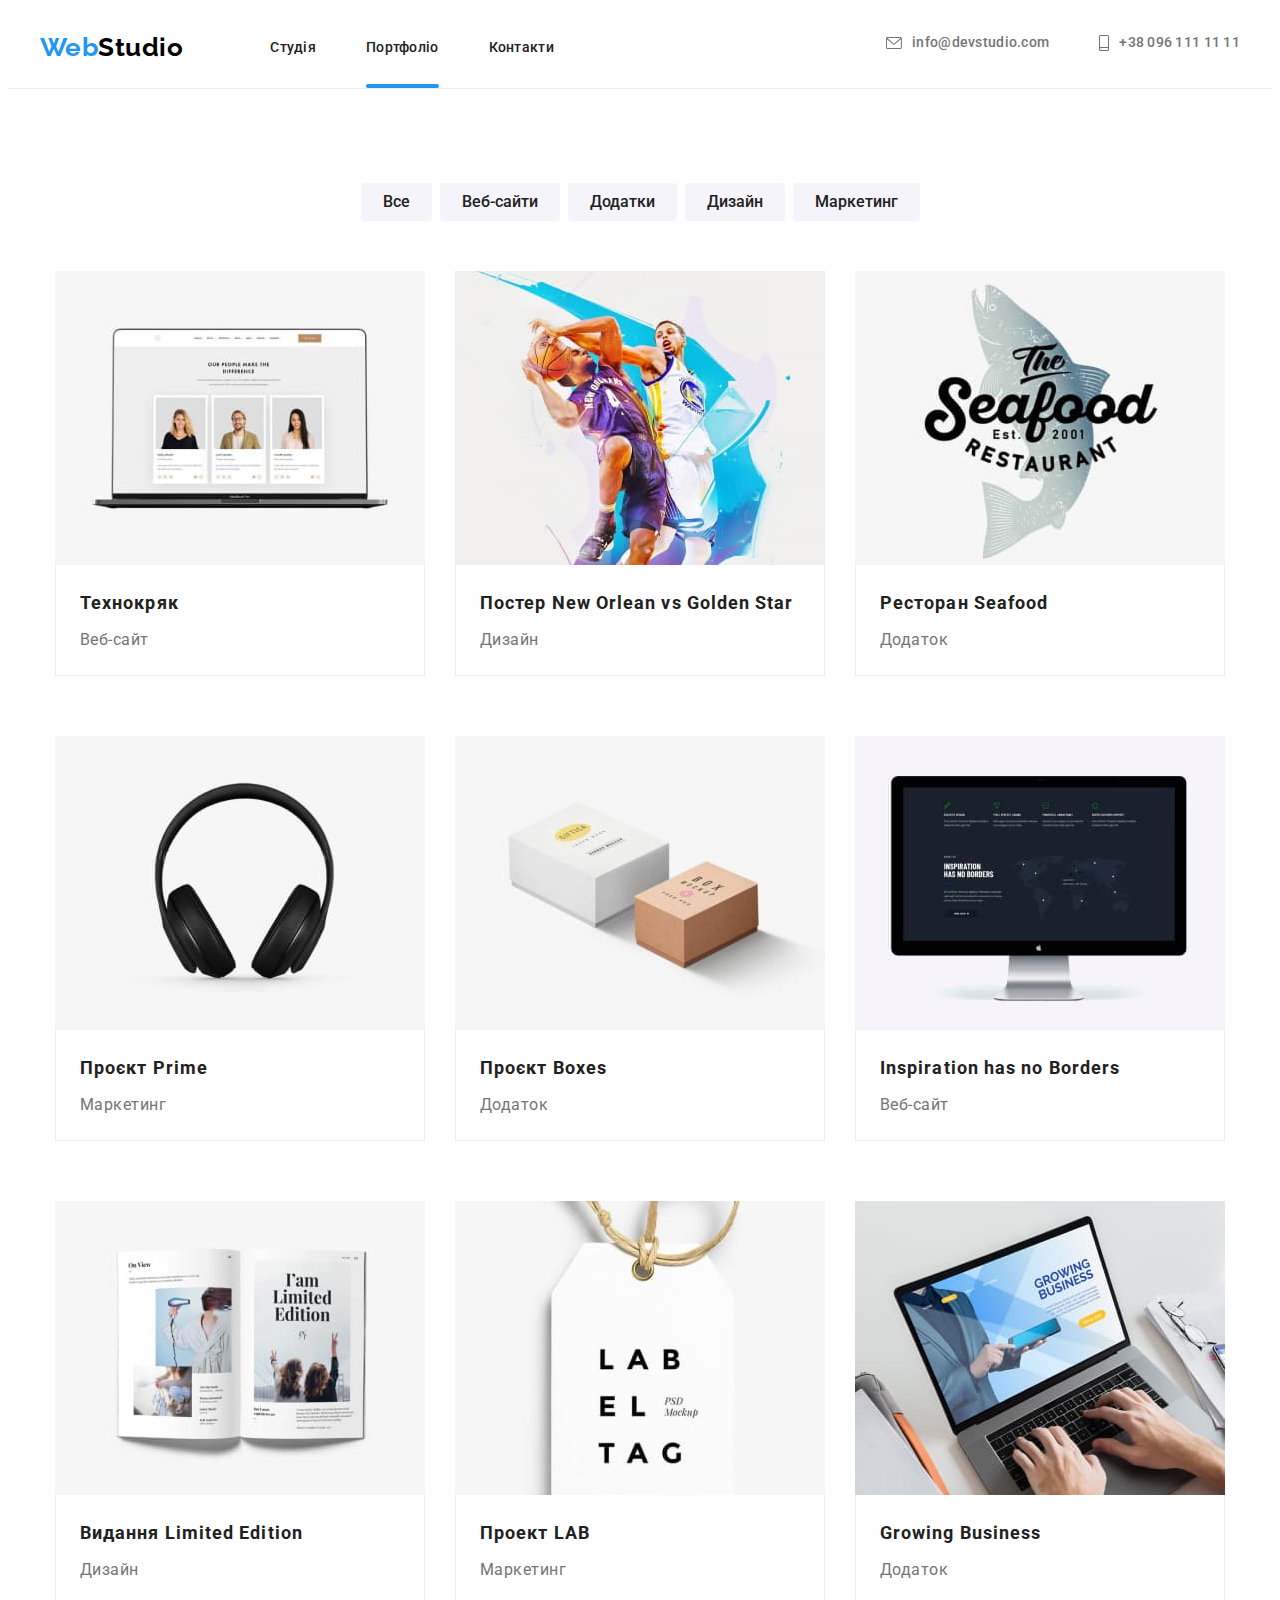
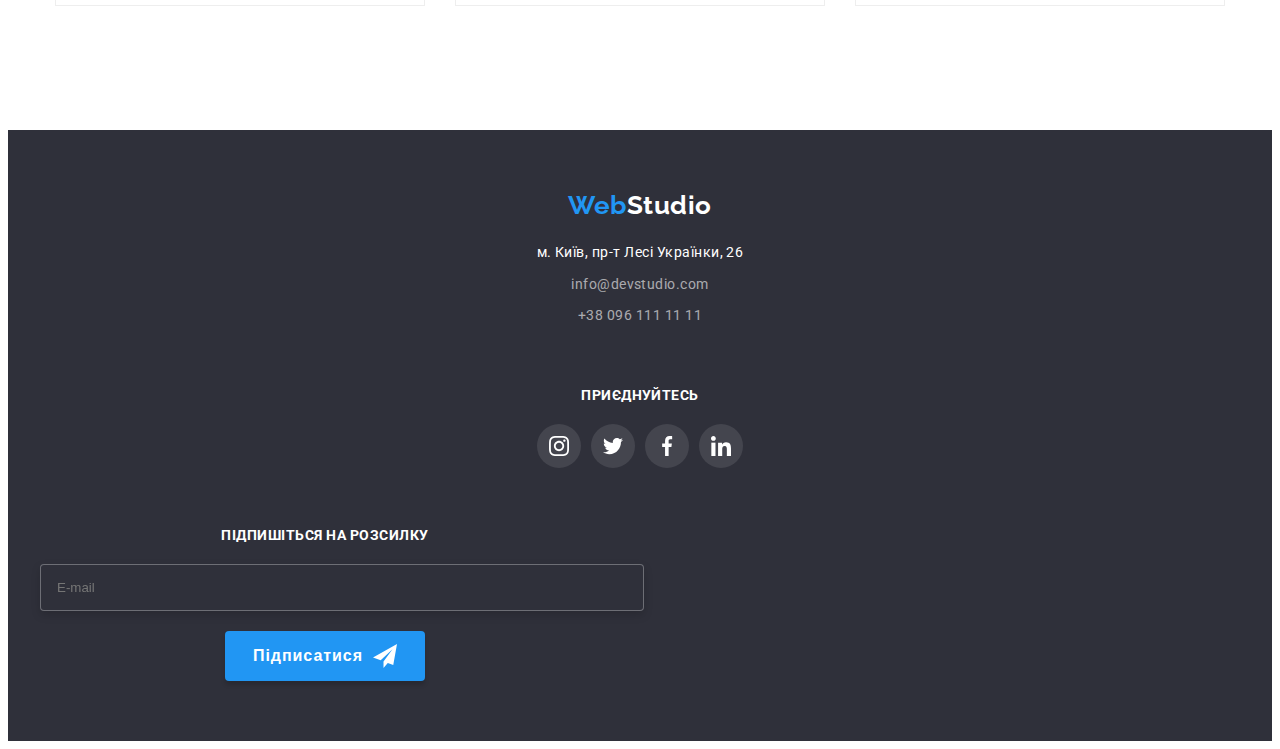
==== commit c30ff598: "6" ====
--- a/portfolio.html
+++ b/portfolio.html
@@ -25,8 +25,8 @@
             <div class="menu">
                 <nav class="nav-menu">
                     <ul class="navigation">
-                        <li class="navigation__item"><a href="./index.html" class="navigation__link navigation__link--current">Студія</a></li>
-                        <li class="navigation__item"><a href="./portfolio.html" class="navigation__link">Портфоліо</a></li>
+                        <li class="navigation__item"><a href="./index.html" class="navigation__link navigation__link">Студія</a></li>
+                        <li class="navigation__item"><a href="./portfolio.html" class="navigation__link navigation__link--current">Портфоліо</a></li>
                         <li class="navigation__item"><a href="#" class="navigation__link">Контакти</a></li>
                     </ul>
                 </nav>
@@ -44,7 +44,7 @@
                             <svg class="contacts__icon" width="10" height="16">
                                 <use href="./imges/icons.svg#smartphone"></use>
                             </svg>
-                            096 111 11 11
+                            +38 096 111 11 11
                         </a>
                     </li>
                 </ul>
--- a/css/main.min.css
+++ b/css/main.min.css
@@ -1 +1 @@
-.visually-hidden{position:absolute;white-space:nowrap;width:1px;height:1px;overflow:hidden;border:0;padding:0;clip:rect(0 0 0 0);-webkit-clip-path:inset(50%);clip-path:inset(50%);margin:-1px}body{color:#212121;font-family:"Roboto",sans-serif;letter-spacing:.03em;background-color:#fff}ul{list-style:none;margin:0;padding:0}a{text-decoration:none}h1,h2,h3,h4,h5,h6,p{margin:0;padding:0}img{display:block;max-width:100%;height:auto}.bordered-header{border-bottom:1px solid #ececec}.header__conteiner{display:-webkit-box;display:-ms-flexbox;display:flex;min-height:60px;-webkit-box-align:center;-ms-flex-align:center;align-items:center;-webkit-box-pack:justify;-ms-flex-pack:justify;justify-content:space-between}.menu{display:contents;padding:0;margin:0;list-style:none}.menu-toggle{height:40px;width:40px;display:-webkit-box;display:-ms-flexbox;display:flex;-webkit-box-align:center;-ms-flex-align:center;align-items:center;-webkit-box-pack:center;-ms-flex-pack:center;justify-content:center;margin:0;padding:0;background-color:rgba(0,0,0,0);cursor:pointer;border:none;outline:none}.menu-container .menu-toggle{position:absolute;top:10px;right:15px;display:-webkit-box;display:-ms-flexbox;display:flex;-webkit-box-pack:center;-ms-flex-pack:center;justify-content:center;-webkit-box-align:center;-ms-flex-align:center;align-items:center;fill:#212121}.menu-container{position:fixed;top:0;left:0;width:100vw;height:100vh;padding-left:40px;padding-right:40px;padding-top:48px;padding-bottom:48px;background-color:#fff;z-index:999;-webkit-transform:translateX(100%);transform:translateX(100%);-webkit-transition:-webkit-transform 250ms cubic-bezier(0.4, 0, 0.2, 1);transition:-webkit-transform 250ms cubic-bezier(0.4, 0, 0.2, 1);transition:transform 250ms cubic-bezier(0.4, 0, 0.2, 1);transition:transform 250ms cubic-bezier(0.4, 0, 0.2, 1), -webkit-transform 250ms cubic-bezier(0.4, 0, 0.2, 1)}.menu-container.is-open{-webkit-transform:translateX(0);transform:translateX(0)}.js-open-menu__icon{fill:#212121}.menu-toggle__icon{-webkit-transition:fill 250ms cubic-bezier(0.4, 0, 0.2, 1);transition:fill 250ms cubic-bezier(0.4, 0, 0.2, 1)}.menu-toggle__icon:focus,.menu-toggle__icon:hover{fill:#2196f3}.mobile-menu{padding:0;margin:0;list-style:none}.mob-navigation{display:-webkit-box;display:-ms-flexbox;display:flex;-webkit-box-orient:vertical;-webkit-box-direction:normal;-ms-flex-direction:column;flex-direction:column;margin-bottom:70%;font-style:normal;font-weight:500}.mob-navigation__link{display:block;font-size:40px;line-height:1.17;letter-spacing:.02em;color:#212121;-webkit-transition:color 250ms cubic-bezier(0.4, 0, 0.2, 1);transition:color 250ms cubic-bezier(0.4, 0, 0.2, 1)}.mob-navigation__link:focus,.mob-navigation__link:hover{color:#2196f3}.mob-navigation__item:not(:last-child){margin-bottom:32px}.mob-contacts{display:-webkit-box;display:-ms-flexbox;display:flex;-webkit-box-orient:vertical;-webkit-box-direction:normal;-ms-flex-direction:column;flex-direction:column}.mob-contacts__item:not(:last-child){margin-bottom:32px}.mob-contacts__link{font-weight:500;font-size:24px;line-height:1.16;letter-spacing:.02em;white-space:nowrap;color:#757575}.mob-contacts__link--first{font-weight:500;font-size:34px;line-height:1.17;white-space:nowrap;color:#2196f3}.follow-links-list{display:-webkit-box;display:-ms-flexbox;display:flex;margin-top:64px;max-width:100%;-webkit-box-align:center;-ms-flex-align:center;align-items:center;white-space:nowrap}.follow-links-list__item{padding-right:10px}.follow-links-list__item:not(:last-child)::after{content:"";display:inline-block;height:18px;width:1px;margin-left:10px;background-color:rgba(33,33,33,.2)}.follow-links-list__link{font-weight:500;font-size:18px;line-height:1.22;letter-spacing:.02em;color:#2196f3}.mob-link-box{display:block;margin-top:auto}@media screen and (min-width: 768px){.menu-toggle{display:none}.nav-menu{display:-webkit-box;display:-ms-flexbox;display:flex}.header__logo{margin-right:87px}.navigation,.contacts{display:-webkit-box;display:-ms-flexbox;display:flex}.contacts{margin-left:auto;-webkit-box-orient:vertical;-webkit-box-direction:normal;-ms-flex-direction:column;flex-direction:column;margin-top:0;-webkit-box-pack:center;-ms-flex-pack:center;justify-content:center}.contacts__item:not(:last-child){margin-bottom:10px}.navigation__item{position:relative;margin-bottom:0}}.navigation__link{display:block;padding-top:32px;padding-bottom:32px;font-weight:500;font-size:14px;line-height:1.14;letter-spacing:.02em;color:#212121;-webkit-transition:color 250ms cubic-bezier(0.4, 0, 0.2, 1);transition:color 250ms cubic-bezier(0.4, 0, 0.2, 1)}.navigation__link::after{position:absolute;content:"";display:block;width:100%;height:4px;border-radius:2px;left:0;bottom:0;opacity:0;background-color:#2196f3}.navigation__link--current::after{content:"";display:block;opacity:1}.navigation__link:focus,.navigation__link:hover{color:#2196f3}.contacts__link{display:-webkit-box;display:-ms-flexbox;display:flex;-webkit-box-align:center;-ms-flex-align:center;align-items:center;font-weight:500;font-size:14px;line-height:1.14;letter-spacing:.02em;color:#757575;fill:#757575;-webkit-transition:color 250ms cubic-bezier(0.4, 0, 0.2, 1),fill 250ms cubic-bezier(0.4, 0, 0.2, 1);transition:color 250ms cubic-bezier(0.4, 0, 0.2, 1),fill 250ms cubic-bezier(0.4, 0, 0.2, 1)}.contacts__link:focus,.contacts__link:hover{color:#2196f3;fill:#2196f3}.contacts__icon{margin-right:10px}@media(max-width: 767px){.menu{display:none}}.logo{display:-webkit-box;display:-ms-flexbox;display:flex;font-family:"Raleway",sans-serif;font-style:normal;font-weight:700;font-size:24px;line-height:1.16;color:#000}.logo__accent{font-family:"Raleway",sans-serif;font-style:normal;font-weight:700;font-size:24px;line-height:1.16;color:#2196f3}@media screen and (min-width: 1200px){.logo{font-size:26px;line-height:1.2}.logo__accent{font-size:26px;line-height:1.2}}.title{font-weight:700;font-size:28px;line-height:1.17;text-align:center;color:#212121;margin-bottom:30px}@media screen and (min-width: 1200px){.title{font-size:36px;line-height:1.16;margin-bottom:50px}}.conteiner{-webkit-box-align:center;-ms-flex-align:center;align-items:center;max-width:100%;margin-right:auto;margin-left:auto;padding-left:15px;padding-right:15px}@media screen and (min-width: 1200px){.conteiner{max-width:1200px}}.section{padding-top:60px;padding-bottom:60px}.section--different-background{background-color:#f5f4fa}.section--no-padding-top{display:none}@media screen and (min-width: 1200px){.section{padding-top:94px;padding-bottom:94px}.section--no-padding-top{display:contents;padding-top:0}}.hero{background-color:#c4c4c4;text-align:center;max-width:1200px;height:100%;padding-top:118px;padding-bottom:118px;margin-left:auto;margin-right:auto;background-image:-webkit-gradient(linear, left top, right top, from(rgba(47, 48, 58, 0.4)), to(rgba(47, 48, 58, 0.4))),url(../imges/herobg.jpg);background-image:linear-gradient(to right, rgba(47, 48, 58, 0.4), rgba(47, 48, 58, 0.4)),url(../imges/herobg.jpg);background-repeat:no-repeat;background-size:cover;background-position:center}.hero-box{max-width:360px;margin-left:auto;margin-right:auto}.hero-box__title{margin-bottom:30px;font-weight:900;font-size:26px;line-height:1.61;text-align:center;letter-spacing:.06em;text-transform:uppercase;color:#fff}@media screen and (max-width: 479px){.hero-box__title{font-size:21px}}.hero-box__button{font-family:inherit;font-weight:700;font-size:16px;line-height:1.9;letter-spacing:.06em;max-width:200px;max-height:50px;border:0em;border-radius:4px;color:#fff;background:#2196f3;cursor:pointer;-webkit-transition:background 250ms cubic-bezier(0.4, 0, 0.2, 1),-webkit-box-shadow 250 ms cubic-bezier(0.4, 0, 0.2, 1);transition:background 250ms cubic-bezier(0.4, 0, 0.2, 1),-webkit-box-shadow 250 ms cubic-bezier(0.4, 0, 0.2, 1);transition:background 250ms cubic-bezier(0.4, 0, 0.2, 1),box-shadow 250 ms cubic-bezier(0.4, 0, 0.2, 1);transition:background 250ms cubic-bezier(0.4, 0, 0.2, 1),box-shadow 250 ms cubic-bezier(0.4, 0, 0.2, 1),-webkit-box-shadow 250 ms cubic-bezier(0.4, 0, 0.2, 1)}.hero-box__button:hover,.hero-box__button:focus{background:#188ce8;-webkit-box-shadow:0px 4px 4px rgba(0,0,0,.15);box-shadow:0px 4px 4px rgba(0,0,0,.15)}@media screen and (min-width: 1200px){.hero{max-width:1600px;padding-top:200px;padding-bottom:200px}.hero-box__title{font-size:44px;line-height:1.36}.hero-box{max-width:696px}}@media screen and (min-width: 786px){.hero{min-width:768px}}.principles__item:not(:last-child){margin-bottom:30px}.principles__thumb{display:-webkit-box;display:-ms-flexbox;display:flex;background-color:#f5f4fa;border-radius:4px;min-width:270px;min-height:120px;margin-bottom:30px;-webkit-box-pack:center;-ms-flex-pack:center;justify-content:center;-webkit-box-align:center;-ms-flex-align:center;align-items:center}.principles__title{margin-bottom:10px;font-weight:700;font-size:14px;line-height:1.14;text-align:center;text-transform:uppercase;color:#212121}.principles__content{font-weight:400;font-size:14px;line-height:1.7;color:#757575}.work-list{display:-webkit-box;display:-ms-flexbox;display:flex;-webkit-box-pack:center;-ms-flex-pack:center;justify-content:center}.work-list__thumb{position:relative}.work-list__item:not(:last-child){margin-right:30px}.work-list__overlay{position:absolute;width:100%;height:70px;bottom:0%;left:0%;display:-webkit-box;display:-ms-flexbox;display:flex;-webkit-box-pack:center;-ms-flex-pack:center;justify-content:center;-webkit-box-align:center;-ms-flex-align:center;align-items:center;background-color:rgba(47,48,58,.8)}.work-list__title{margin:0;font-weight:700;font-size:14px;line-height:1.14;text-align:center;text-transform:uppercase;color:#fff}.team-list__item{background-color:#fff;-webkit-box-shadow:0px 1px 3px rgba(0,0,0,.12),0px 1px 1px rgba(0,0,0,.14),0px 2px 1px rgba(0,0,0,.2);box-shadow:0px 1px 3px rgba(0,0,0,.12),0px 1px 1px rgba(0,0,0,.14),0px 2px 1px rgba(0,0,0,.2);border-radius:0px 0px 4px 4px}.team-list__item:not(:last-child){margin-bottom:30px}.content-box{padding-top:30px;padding-bottom:30px;padding-left:32px;padding-right:32px}.content-box__title{margin-bottom:10px;font-weight:500;font-size:16px;line-height:1.18;text-align:center;color:#212121}.content-box__content{font-weight:400;font-size:16px;line-height:1.18;text-align:center;color:#757575;margin-bottom:16px}.social-list{display:-webkit-box;display:-ms-flexbox;display:flex;-webkit-box-align:center;-ms-flex-align:center;align-items:center;-webkit-box-pack:center;-ms-flex-pack:center;justify-content:center}.social-list__link{display:-webkit-box;display:-ms-flexbox;display:flex;-webkit-box-pack:center;-ms-flex-pack:center;justify-content:center;-webkit-box-align:center;-ms-flex-align:center;align-items:center;width:44px;height:44px;fill:#afb1b8;background-color:#fff;border-radius:50%;-webkit-transition:background-color 250ms cubic-bezier(0.4, 0, 0.2, 1),fill 250ms cubic-bezier(0.4, 0, 0.2, 1);transition:background-color 250ms cubic-bezier(0.4, 0, 0.2, 1),fill 250ms cubic-bezier(0.4, 0, 0.2, 1)}.social-list__link:hover,.social-list__link:focus{fill:#fff;background-color:#2196f3}.social-list__item:not(:last-child){margin-right:10px}.clients-list{display:-webkit-box;display:-ms-flexbox;display:flex;-ms-flex-wrap:wrap;flex-wrap:wrap;-webkit-box-pack:center;-ms-flex-pack:center;justify-content:center;gap:30px}.clients-list__link{display:-webkit-box;display:-ms-flexbox;display:flex;-webkit-box-pack:center;-ms-flex-pack:center;justify-content:center;-webkit-box-align:center;-ms-flex-align:center;align-items:center;min-width:170px;min-height:92px;fill:#afb1b8;background-color:#fff;border:1px solid #afb1b8;border-radius:4px;-webkit-transition:fill 250ms cubic-bezier(0.4, 0, 0.2, 1),border-color 250ms cubic-bezier(0.4, 0, 0.2, 1);transition:fill 250ms cubic-bezier(0.4, 0, 0.2, 1),border-color 250ms cubic-bezier(0.4, 0, 0.2, 1)}.clients-list__link:hover,.clients-list__link:focus{fill:#2196f3;border-color:#2196f3}.clients-list__item{-ms-flex-preferred-size:calc((100% - 30px)/2);flex-basis:calc((100% - 30px)/2)}@media screen and (min-width: 768px){.clients-list__item{-ms-flex-preferred-size:calc((100% - 60px)/3);flex-basis:calc((100% - 60px)/3)}}@media screen and (min-width: 1200px){.clients-list__item{-ms-flex-preferred-size:calc((100% - 150px)/6);flex-basis:calc((100% - 150px)/6)}}.footer{background-color:#2f303a;padding-top:60px;padding-bottom:60px}.footer__logo{-webkit-box-pack:center;-ms-flex-pack:center;justify-content:center;color:#fff;margin-bottom:20px}.address-list{text-align:center;margin-bottom:60px}.address-list__item:not(:last-child){margin-bottom:8px}.address-list__link{font-style:normal;font-weight:400;font-size:14px;line-height:1.7}.address-list__link--map{color:#fff;-webkit-transition:color 250ms cubic-bezier(0.4, 0, 0.2, 1);transition:color 250ms cubic-bezier(0.4, 0, 0.2, 1)}.address-list__link--map:hover,.address-list__link--map:focus{color:#2196f3}.address-list__link--contact{color:rgba(255,255,255,.6);-webkit-transition:color 250ms cubic-bezier(0.4, 0, 0.2, 1);transition:color 250ms cubic-bezier(0.4, 0, 0.2, 1)}.address-list__link--contact:hover,.address-list__link--contact:focus{color:#2196f3}.social-linkbox{display:-webkit-box;display:-ms-flexbox;display:flex;-webkit-box-orient:vertical;-webkit-box-direction:normal;-ms-flex-direction:column;flex-direction:column;margin-bottom:60px}.social-linkbox__title{font-weight:700;font-size:14px;line-height:1.14;text-align:center;text-transform:uppercase;margin-bottom:20px;color:#fff}.social-invers{display:-webkit-box;display:-ms-flexbox;display:flex;-webkit-box-pack:center;-ms-flex-pack:center;justify-content:center}.social-invers__item:not(:last-child){margin-right:10px}.social-invers__link{display:-webkit-box;display:-ms-flexbox;display:flex;-webkit-box-pack:center;-ms-flex-pack:center;justify-content:center;-webkit-box-align:center;-ms-flex-align:center;align-items:center;width:44px;height:44px;fill:#fff;background-color:rgba(255,255,255,.1);border-radius:50%;-webkit-transition:background-color 250ms cubic-bezier(0.4, 0, 0.2, 1);transition:background-color 250ms cubic-bezier(0.4, 0, 0.2, 1)}.social-invers__link:hover,.social-invers__link:focus{background-color:#2196f3}.subscribe-form{display:-webkit-box;display:-ms-flexbox;display:flex;-webkit-box-orient:vertical;-webkit-box-direction:normal;-ms-flex-direction:column;flex-direction:column;max-width:570px;-webkit-box-pack:center;-ms-flex-pack:center;justify-content:center}.subscribe-form__title{font-weight:700;font-size:14px;line-height:1.14;text-transform:uppercase;color:#fff;margin-bottom:20px}.subscribe-form__input{border:1px solid rgba(255,255,255,.3);-webkit-filter:drop-shadow(0px 4px 4px rgba(0, 0, 0, 0.15));filter:drop-shadow(0px 4px 4px rgba(0, 0, 0, 0.15));border-radius:4px;background-color:#2f303a;padding:15px 16px;width:100%;color:#fff}.shell{display:-webkit-box;display:-ms-flexbox;display:flex;-webkit-box-orient:vertical;-webkit-box-direction:normal;-ms-flex-direction:column;flex-direction:column;margin-bottom:20px}.shell::-webkit-input-placeholder{color:rgba(255,255,255,.6)}.shell::-moz-placeholder{color:rgba(255,255,255,.6)}.shell:-ms-input-placeholder{color:rgba(255,255,255,.6)}.shell::-ms-input-placeholder{color:rgba(255,255,255,.6)}.shell::placeholder{color:rgba(255,255,255,.6)}.button{display:-webkit-box;display:-ms-flexbox;display:flex;-webkit-box-pack:center;-ms-flex-pack:center;justify-content:center;-webkit-box-align:center;-ms-flex-align:center;align-items:center;margin-left:auto;margin-right:auto;font-weight:700;font-size:16px;line-height:1.88;letter-spacing:.06em;color:#fff;width:200px;height:50px;background:#2196f3;-webkit-box-shadow:0px 4px 4px rgba(0,0,0,.15);box-shadow:0px 4px 4px rgba(0,0,0,.15);border:rgba(0,0,0,0);border-color:#2196f3;border-radius:4px;cursor:pointer}.button__icon{margin-left:10px}.button-list{display:-webkit-box;display:-ms-flexbox;display:flex;-ms-flex-wrap:wrap;flex-wrap:wrap;margin-bottom:40px}@media screen and (min-width: 768px){.button-list{-webkit-box-pack:center;-ms-flex-pack:center;justify-content:center;margin-bottom:30px}}@media screen and (min-width: 1200px){.button-list{margin-bottom:50px}}.button-list__button{font-family:inherit;font-weight:500;font-size:16px;line-height:1.62;text-align:center;color:#212121;padding-left:22px;padding-right:22px;padding-top:6px;padding-bottom:6px;background-color:#f5f4fa;border-radius:4px;border:0em;cursor:pointer;-webkit-transition:background-color 250ms cubic-bezier(0.4, 0, 0.2, 1),color 250ms cubic-bezier(0.4, 0, 0.2, 1),-webkit-box-shadow 250ms cubic-bezier(0.4, 0, 0.2, 1);transition:background-color 250ms cubic-bezier(0.4, 0, 0.2, 1),color 250ms cubic-bezier(0.4, 0, 0.2, 1),-webkit-box-shadow 250ms cubic-bezier(0.4, 0, 0.2, 1);transition:background-color 250ms cubic-bezier(0.4, 0, 0.2, 1),color 250ms cubic-bezier(0.4, 0, 0.2, 1),box-shadow 250ms cubic-bezier(0.4, 0, 0.2, 1);transition:background-color 250ms cubic-bezier(0.4, 0, 0.2, 1),color 250ms cubic-bezier(0.4, 0, 0.2, 1),box-shadow 250ms cubic-bezier(0.4, 0, 0.2, 1),-webkit-box-shadow 250ms cubic-bezier(0.4, 0, 0.2, 1)}.button-list__button:focus,.button-list__button:hover{background-color:#2196f3;color:#fff;-webkit-box-shadow:0px 3px 1px rgba(0,0,0,.1),0px 1px 2px rgba(0,0,0,.08),0px 2px 2px rgba(0,0,0,.12);box-shadow:0px 3px 1px rgba(0,0,0,.1),0px 1px 2px rgba(0,0,0,.08),0px 2px 2px rgba(0,0,0,.12)}.button-list__item:not(:last-child){margin-right:8px;margin-bottom:15px}@media screen and (min-width: 768px){.button-list__item:not(:last-child){margin-bottom:0px}}.card-list__link{display:block;cursor:default}.card-list__link:focus,.card-list__link:hover{-webkit-box-shadow:0px 1px 1px rgba(0,0,0,.12),0px 4px 4px rgba(0,0,0,.06),1px 4px 6px rgba(0,0,0,.16);box-shadow:0px 1px 1px rgba(0,0,0,.12),0px 4px 4px rgba(0,0,0,.06),1px 4px 6px rgba(0,0,0,.16)}.card-head{padding-left:24px;padding-right:24px;padding-bottom:20px;padding-top:20px;border-bottom:1px solid #eee;border-left:1px solid #eee;border-right:1px solid #eee}.card-head__title{margin-bottom:4px;text-align:start;font-weight:700;font-size:18px;line-height:2;letter-spacing:.06em;color:#212121}.card-head__content{font-weight:400;font-size:16px;line-height:1.87;color:#757575}.wrapper{position:relative;overflow:hidden}.card-overlay{position:absolute;display:block;width:100%;height:100%;top:0;left:0;-webkit-transform:translateY(101%);transform:translateY(101%);-webkit-transition:-webkit-transform 250ms cubic-bezier(0.4, 0, 0.2, 1);transition:-webkit-transform 250ms cubic-bezier(0.4, 0, 0.2, 1);transition:transform 250ms cubic-bezier(0.4, 0, 0.2, 1);transition:transform 250ms cubic-bezier(0.4, 0, 0.2, 1), -webkit-transform 250ms cubic-bezier(0.4, 0, 0.2, 1);padding-right:24px;padding-left:24px;padding-top:63px;padding-bottom:63px;background-color:rgba(33,150,243,.9)}.card-list__link:focus .card-overlay,.card-list__link:hover .card-overlay{-webkit-transform:translateY(0);transform:translateY(0)}.card-overlay__content{font-family:"Roboto";font-style:normal;font-weight:400;font-size:18px;line-height:1.55;color:#fff}.backdrop{position:fixed;top:0;left:0;width:100%;height:100%;background-color:rgba(0,0,0,.2);-webkit-transition:opacity 250ms cubic-bezier(0.4, 0, 0.2, 1);transition:opacity 250ms cubic-bezier(0.4, 0, 0.2, 1)}.backdrop.is-hidden{position:fixed;opacity:0;pointer-events:none}.backdrop.is-hidden .modal{-webkit-transform:translate(-50%, -10%);transform:translate(-50%, -10%)}.modal{position:absolute;top:50%;left:50%;-webkit-transform:translate(-50%, -50%);transform:translate(-50%, -50%);max-width:450px;background-color:#fff;-webkit-box-shadow:0px 1px 3px rgba(0,0,0,.12),0px 1px 1px rgba(0,0,0,.14),0px 2px 1px rgba(0,0,0,.2);box-shadow:0px 1px 3px rgba(0,0,0,.12),0px 1px 1px rgba(0,0,0,.14),0px 2px 1px rgba(0,0,0,.2);border-radius:4px;-webkit-transition:-webkit-transform 250ms cubic-bezier(0.4, 0, 0.2, 1);transition:-webkit-transform 250ms cubic-bezier(0.4, 0, 0.2, 1);transition:transform 250ms cubic-bezier(0.4, 0, 0.2, 1);transition:transform 250ms cubic-bezier(0.4, 0, 0.2, 1), -webkit-transform 250ms cubic-bezier(0.4, 0, 0.2, 1)}@media screen and (min-width: 480px){.modal{min-width:450px}}@media screen and (min-width: 1200px){.modal{max-width:528px}}.close{position:absolute;top:8px;right:8px;display:-webkit-box;display:-ms-flexbox;display:flex;-webkit-box-pack:center;-ms-flex-pack:center;justify-content:center;-webkit-box-align:center;-ms-flex-align:center;align-items:center;width:30px;height:30px;fill:#000;background-color:#fff;border:1px solid rgba(0,0,0,.1);border-radius:50%;cursor:pointer;-webkit-transition:fill 250ms cubic-bezier(0.4, 0, 0.2, 1);transition:fill 250ms cubic-bezier(0.4, 0, 0.2, 1)}.close:focus,.close:hover{fill:#2196f3}.form{padding:40px}.form__head{display:-webkit-box;display:-ms-flexbox;display:flex;-webkit-box-pack:center;-ms-flex-pack:center;justify-content:center;font-weight:700;font-size:20px;line-height:1.5;text-align:center;letter-spacing:.03em;color:#212121}@media screen and (min-width: 1200px){.form__head{line-height:1.15}}.form-field{position:relative;display:-webkit-box;display:-ms-flexbox;display:flex;-webkit-box-orient:vertical;-webkit-box-direction:normal;-ms-flex-direction:column;flex-direction:column;margin-bottom:10px;font-size:12px;line-height:1.16;letter-spacing:.01em;color:#757575}.form-field__icon{position:absolute;left:12px;top:50%;-webkit-transition:fill 250ms cubic-bezier(0.4, 0, 0.2, 1);transition:fill 250ms cubic-bezier(0.4, 0, 0.2, 1)}.form-field:hover .form-field__icon,.form-field__input:focus+.form-field__icon{border-color:#2196f3;fill:#2196f3}.form-field__input{width:100%;height:40px;margin:0;padding-top:11px;padding-bottom:11px;padding-left:42px;padding-right:11px;border:1px solid rgba(33,33,33,.2);border-radius:4px;cursor:pointer;-webkit-transition:border-color 250ms cubic-bezier(0.4, 0, 0.2, 1);transition:border-color 250ms cubic-bezier(0.4, 0, 0.2, 1)}.form-field:hover .form-field__input,.form-field__input:focus{border-color:#2196f3;fill:#2196f3}.form-field label{margin-bottom:4px}.comment{margin-bottom:20px}.textarea-input{resize:none;border:1px solid rgba(33,33,33,.2);border-radius:4px;cursor:pointer;padding:11px}textarea::-webkit-input-placeholder{font-weight:400;font-size:12px;line-height:1.16;letter-spacing:.01em;color:rgba(117,117,117,.5)}textarea::-moz-placeholder{font-weight:400;font-size:12px;line-height:1.16;letter-spacing:.01em;color:rgba(117,117,117,.5)}textarea:-ms-input-placeholder{font-weight:400;font-size:12px;line-height:1.16;letter-spacing:.01em;color:rgba(117,117,117,.5)}textarea::-ms-input-placeholder{font-weight:400;font-size:12px;line-height:1.16;letter-spacing:.01em;color:rgba(117,117,117,.5)}textarea::placeholder{font-weight:400;font-size:12px;line-height:1.16;letter-spacing:.01em;color:rgba(117,117,117,.5)}.checkbox{position:relative;display:-webkit-box;display:-ms-flexbox;display:flex;-webkit-box-pack:center;-ms-flex-pack:center;justify-content:center;-webkit-box-align:center;-ms-flex-align:center;align-items:center;margin-bottom:30px}.checkbox__title{display:-webkit-box;display:-ms-flexbox;display:flex;-webkit-box-pack:center;-ms-flex-pack:center;justify-content:center;-webkit-box-align:center;-ms-flex-align:center;align-items:center;white-space:nowrap;text-align:center;font-weight:400;font-size:14px;line-height:1.16;padding:0px;color:#757575}@media screen and (min-width: 1200px){.checkbox__title{line-height:1.7}}.checkbox__link{color:#2196f3;text-decoration:underline}.checkbox__icon{display:-webkit-box;display:-ms-flexbox;display:flex;margin-right:8px;width:16px;height:15px;background-image:url(../imges/checkbox.svg);fill:#212121;-webkit-transition:background 250ms cubic-bezier(0.4, 0, 0.2, 1);transition:background 250ms cubic-bezier(0.4, 0, 0.2, 1)}.checkbox input:checked+.checkbox__icon{fill:#fff;background:#2196f3;background-image:url(../imges/check.svg);background-size:contain;background-origin:border-box;border-radius:2px}.checkbox input[type=checkbox]{position:absolute;white-space:nowrap;width:1px;height:1px;overflow:hidden;border:0;padding:0;clip:rect(0 0 0 0);-webkit-clip-path:inset(50%);clip-path:inset(50%);margin:-1px}.form-submit{display:block;-webkit-box-pack:center;-ms-flex-pack:center;justify-content:center}.form-submit__button{display:-webkit-box;display:-ms-flexbox;display:flex;margin-left:auto;margin-right:auto;width:200px;height:50px;-webkit-box-shadow:0px 4px 4px rgba(0,0,0,.15);box-shadow:0px 4px 4px rgba(0,0,0,.15);border-radius:4px;border-color:#2196f3;border:rgba(0,0,0,0);background:#2196f3;cursor:pointer;-webkit-box-align:center;-ms-flex-align:center;align-items:center;-webkit-box-pack:center;-ms-flex-pack:center;justify-content:center;letter-spacing:.06em;font-weight:700;font-size:16px;line-height:1.85;color:#fff;-webkit-transition:border-color 250ms cubic-bezier(0.4, 0, 0.2, 1),background 250ms cubic-bezier(0.4, 0, 0.2, 1);transition:border-color 250ms cubic-bezier(0.4, 0, 0.2, 1),background 250ms cubic-bezier(0.4, 0, 0.2, 1)}.form-submit__button:focus,.form-submit__button:hover{border-color:#188ce8;background:#188ce8}/*# sourceMappingURL=main.min.css.map */+.visually-hidden{position:absolute;white-space:nowrap;width:1px;height:1px;overflow:hidden;border:0;padding:0;clip:rect(0 0 0 0);-webkit-clip-path:inset(50%);clip-path:inset(50%);margin:-1px}body{color:#212121;font-family:"Roboto",sans-serif;letter-spacing:.03em;background-color:#fff}ul{list-style:none;margin:0;padding:0}a{text-decoration:none}h1,h2,h3,h4,h5,h6,p{margin:0;padding:0}img{display:block;max-width:100%;height:auto}.bordered-header{border-bottom:1px solid #ececec}.header__conteiner{display:-webkit-box;display:-ms-flexbox;display:flex;min-height:60px;-webkit-box-align:center;-ms-flex-align:center;align-items:center;-webkit-box-pack:justify;-ms-flex-pack:justify;justify-content:space-between}.menu{display:contents;padding:0;margin:0;list-style:none}.menu-toggle{height:40px;width:40px;display:-webkit-box;display:-ms-flexbox;display:flex;-webkit-box-align:center;-ms-flex-align:center;align-items:center;-webkit-box-pack:center;-ms-flex-pack:center;justify-content:center;margin:0;padding:0;background-color:rgba(0,0,0,0);cursor:pointer;border:none;outline:none}.menu-container .menu-toggle{position:absolute;top:10px;right:15px;display:-webkit-box;display:-ms-flexbox;display:flex;-webkit-box-pack:center;-ms-flex-pack:center;justify-content:center;-webkit-box-align:center;-ms-flex-align:center;align-items:center;fill:#212121}.menu-container{position:fixed;top:0;left:0;width:100vw;height:100vh;padding-left:40px;padding-right:40px;padding-top:48px;padding-bottom:48px;background-color:#fff;z-index:999;-webkit-transform:translateX(100%);transform:translateX(100%);-webkit-transition:-webkit-transform 250ms cubic-bezier(0.4, 0, 0.2, 1);transition:-webkit-transform 250ms cubic-bezier(0.4, 0, 0.2, 1);transition:transform 250ms cubic-bezier(0.4, 0, 0.2, 1);transition:transform 250ms cubic-bezier(0.4, 0, 0.2, 1), -webkit-transform 250ms cubic-bezier(0.4, 0, 0.2, 1)}.menu-container.is-open{-webkit-transform:translateX(0);transform:translateX(0)}.js-open-menu__icon{fill:#212121}.menu-toggle__icon{-webkit-transition:fill 250ms cubic-bezier(0.4, 0, 0.2, 1);transition:fill 250ms cubic-bezier(0.4, 0, 0.2, 1)}.menu-toggle__icon:focus,.menu-toggle__icon:hover{fill:#2196f3}.mobile-menu{padding:0;margin:0;list-style:none}.mob-navigation{display:-webkit-box;display:-ms-flexbox;display:flex;-webkit-box-orient:vertical;-webkit-box-direction:normal;-ms-flex-direction:column;flex-direction:column;margin-bottom:60%;font-style:normal;font-weight:500}.mob-navigation__link{display:block;font-size:40px;line-height:1.17;letter-spacing:.02em;color:#212121;-webkit-transition:color 250ms cubic-bezier(0.4, 0, 0.2, 1);transition:color 250ms cubic-bezier(0.4, 0, 0.2, 1)}.mob-navigation__link:focus,.mob-navigation__link:hover{color:#2196f3}.mob-navigation__item:not(:last-child){margin-bottom:32px}.mob-contacts{display:-webkit-box;display:-ms-flexbox;display:flex;-webkit-box-orient:vertical;-webkit-box-direction:normal;-ms-flex-direction:column;flex-direction:column}.mob-contacts__item:not(:last-child){margin-bottom:32px}.mob-contacts__link{font-weight:500;font-size:24px;line-height:1.16;letter-spacing:.02em;white-space:nowrap;color:#757575}.mob-contacts__link--first{font-weight:500;font-size:34px;line-height:1.17;white-space:nowrap;color:#2196f3}.follow-links-list{display:-webkit-box;display:-ms-flexbox;display:flex;margin-top:64px;-webkit-box-align:center;-ms-flex-align:center;align-items:center}.follow-links-list__item{display:-webkit-box;display:-ms-flexbox;display:flex;-ms-flex-preferred-size:calc((100% - 120px)/4);flex-basis:calc((100% - 120px)/4)}.follow-links-list__item:not(:last-child){margin-right:10px}.follow-links-list__item:not(:last-child)::after{content:"";display:block;margin-left:8px;width:1px;background-color:rgba(33,33,33,.2)}.follow-links-list__link{display:block;font-weight:500;font-size:18px;line-height:1.22;letter-spacing:.02em;color:#2196f3;white-space:nowrap}.mob-link-box{display:block;margin-top:auto}@media screen and (min-width: 768px){.menu-toggle{display:none}.nav-menu{display:-webkit-box;display:-ms-flexbox;display:flex}.header__logo{margin-right:87px}.navigation,.contacts{display:-webkit-box;display:-ms-flexbox;display:flex}.contacts{margin-left:auto;-webkit-box-orient:vertical;-webkit-box-direction:normal;-ms-flex-direction:column;flex-direction:column;margin-top:0;-webkit-box-pack:center;-ms-flex-pack:center;justify-content:center}.contacts__item:not(:last-child){margin-bottom:10px}.navigation__item{position:relative;margin-bottom:0}}.navigation__item:not(:last-child){margin-right:50px}.navigation__link{display:block;padding-top:32px;padding-bottom:32px;font-weight:500;font-size:14px;line-height:1.14;letter-spacing:.02em;color:#212121;-webkit-transition:color 250ms cubic-bezier(0.4, 0, 0.2, 1);transition:color 250ms cubic-bezier(0.4, 0, 0.2, 1)}.navigation__link::after{position:absolute;content:"";display:block;width:100%;height:4px;border-radius:2px;left:0;bottom:0;opacity:0;background-color:#2196f3}.navigation__link--current::after{content:"";display:block;opacity:1}.navigation__link:focus,.navigation__link:hover{color:#2196f3}.contacts__link{display:-webkit-box;display:-ms-flexbox;display:flex;-webkit-box-align:center;-ms-flex-align:center;align-items:center;font-weight:500;font-size:14px;line-height:1.14;letter-spacing:.02em;color:#757575;fill:#757575;-webkit-transition:color 250ms cubic-bezier(0.4, 0, 0.2, 1),fill 250ms cubic-bezier(0.4, 0, 0.2, 1);transition:color 250ms cubic-bezier(0.4, 0, 0.2, 1),fill 250ms cubic-bezier(0.4, 0, 0.2, 1)}.contacts__link:focus,.contacts__link:hover{color:#2196f3;fill:#2196f3}.contacts__icon{margin-right:10px}@media(max-width: 767px){.menu{display:none}}@media screen and (min-width: 1200px){.contacts{-webkit-box-orient:horizontal;-webkit-box-direction:normal;-ms-flex-direction:row;flex-direction:row}.contacts__item{margin-bottom:0px}.contacts__item:not(:last-child){margin-right:50px}}.logo{display:-webkit-box;display:-ms-flexbox;display:flex;font-family:"Raleway",sans-serif;font-style:normal;font-weight:700;font-size:24px;line-height:1.16;color:#000}.logo__accent{font-family:"Raleway",sans-serif;font-style:normal;font-weight:700;font-size:24px;line-height:1.16;color:#2196f3}@media screen and (min-width: 1200px){.logo{font-size:26px;line-height:1.2}.logo__accent{font-size:26px;line-height:1.2}}.title{font-weight:700;font-size:28px;line-height:1.17;text-align:center;color:#212121;margin-bottom:30px}@media screen and (min-width: 1200px){.title{font-size:36px;line-height:1.16;margin-bottom:50px}}.conteiner{-webkit-box-align:center;-ms-flex-align:center;align-items:center;max-width:100vw;margin-right:auto;margin-left:auto;padding-left:15px;padding-right:15px}@media screen and (min-width: 1200px){.conteiner{max-width:1200px}}.section{padding-top:60px;padding-bottom:60px}.section--different-background{background-color:#f5f4fa}.section--no-padding-top{display:none}@media screen and (min-width: 1200px){.section{padding-top:94px;padding-bottom:94px}.section--no-padding-top{display:contents;padding-top:0}}.hero{background-color:#c4c4c4;text-align:center;max-width:1200px;height:100%;padding-top:118px;padding-bottom:118px;margin-left:auto;margin-right:auto;background-image:-webkit-gradient(linear, left top, right top, from(rgba(47, 48, 58, 0.4)), to(rgba(47, 48, 58, 0.4))),url(../imges/herobg.jpg);background-image:linear-gradient(to right, rgba(47, 48, 58, 0.4), rgba(47, 48, 58, 0.4)),url(../imges/herobg.jpg);background-repeat:no-repeat;background-size:cover;background-position:center}.hero-box{max-width:360px;margin-left:auto;margin-right:auto}.hero-box__title{margin-bottom:30px;font-weight:900;font-size:26px;line-height:1.61;text-align:center;letter-spacing:.06em;text-transform:uppercase;color:#fff}@media screen and (max-width: 479px){.hero-box__title{font-size:21px}}.hero-box__button{font-family:inherit;font-weight:700;font-size:16px;line-height:1.9;letter-spacing:.06em;max-width:200px;max-height:50px;border:0em;border-radius:4px;color:#fff;background:#2196f3;cursor:pointer;-webkit-transition:background 250ms cubic-bezier(0.4, 0, 0.2, 1),-webkit-box-shadow 250 ms cubic-bezier(0.4, 0, 0.2, 1);transition:background 250ms cubic-bezier(0.4, 0, 0.2, 1),-webkit-box-shadow 250 ms cubic-bezier(0.4, 0, 0.2, 1);transition:background 250ms cubic-bezier(0.4, 0, 0.2, 1),box-shadow 250 ms cubic-bezier(0.4, 0, 0.2, 1);transition:background 250ms cubic-bezier(0.4, 0, 0.2, 1),box-shadow 250 ms cubic-bezier(0.4, 0, 0.2, 1),-webkit-box-shadow 250 ms cubic-bezier(0.4, 0, 0.2, 1)}.hero-box__button:hover,.hero-box__button:focus{background:#188ce8;-webkit-box-shadow:0px 4px 4px rgba(0,0,0,.15);box-shadow:0px 4px 4px rgba(0,0,0,.15)}@media screen and (min-width: 1200px){.hero{max-width:1600px;padding-top:200px;padding-bottom:200px}.hero-box__title{font-size:44px;line-height:1.36}.hero-box{max-width:696px}}@media screen and (min-width: 786px){.hero{min-width:768px}}.principles__item:not(:last-child){margin-bottom:30px}.principles__thumb{display:-webkit-box;display:-ms-flexbox;display:flex;background-color:#f5f4fa;border-radius:4px;min-width:270px;min-height:120px;margin-bottom:30px;-webkit-box-pack:center;-ms-flex-pack:center;justify-content:center;-webkit-box-align:center;-ms-flex-align:center;align-items:center}.principles__title{margin-bottom:10px;font-weight:700;font-size:14px;line-height:1.14;text-align:center;text-transform:uppercase;color:#212121}.principles__content{font-weight:400;font-size:14px;line-height:1.7;color:#757575}.work-list{display:-webkit-box;display:-ms-flexbox;display:flex;-webkit-box-pack:center;-ms-flex-pack:center;justify-content:center}.work-list__thumb{position:relative}.work-list__item:not(:last-child){margin-right:30px}.work-list__overlay{position:absolute;width:100%;height:70px;bottom:0%;left:0%;display:-webkit-box;display:-ms-flexbox;display:flex;-webkit-box-pack:center;-ms-flex-pack:center;justify-content:center;-webkit-box-align:center;-ms-flex-align:center;align-items:center;background-color:rgba(47,48,58,.8)}.work-list__title{margin:0;font-weight:700;font-size:14px;line-height:1.14;text-align:center;text-transform:uppercase;color:#fff}.team-list__item{background-color:#fff;-webkit-box-shadow:0px 1px 3px rgba(0,0,0,.12),0px 1px 1px rgba(0,0,0,.14),0px 2px 1px rgba(0,0,0,.2);box-shadow:0px 1px 3px rgba(0,0,0,.12),0px 1px 1px rgba(0,0,0,.14),0px 2px 1px rgba(0,0,0,.2);border-radius:0px 0px 4px 4px}.team-list__item:not(:last-child){margin-bottom:30px}.content-box{padding-top:30px;padding-bottom:30px;padding-left:32px;padding-right:32px}.content-box__title{margin-bottom:10px;font-weight:500;font-size:16px;line-height:1.18;text-align:center;color:#212121}.content-box__content{font-weight:400;font-size:16px;line-height:1.18;text-align:center;color:#757575;margin-bottom:16px}.social-list{display:-webkit-box;display:-ms-flexbox;display:flex;-webkit-box-align:center;-ms-flex-align:center;align-items:center;-webkit-box-pack:center;-ms-flex-pack:center;justify-content:center}.social-list__link{display:-webkit-box;display:-ms-flexbox;display:flex;-webkit-box-pack:center;-ms-flex-pack:center;justify-content:center;-webkit-box-align:center;-ms-flex-align:center;align-items:center;width:44px;height:44px;fill:#afb1b8;background-color:#fff;border-radius:50%;-webkit-transition:background-color 250ms cubic-bezier(0.4, 0, 0.2, 1),fill 250ms cubic-bezier(0.4, 0, 0.2, 1);transition:background-color 250ms cubic-bezier(0.4, 0, 0.2, 1),fill 250ms cubic-bezier(0.4, 0, 0.2, 1)}.social-list__link:hover,.social-list__link:focus{fill:#fff;background-color:#2196f3}.social-list__item:not(:last-child){margin-right:10px}.clients-list{display:-webkit-box;display:-ms-flexbox;display:flex;-ms-flex-wrap:wrap;flex-wrap:wrap;-webkit-box-pack:center;-ms-flex-pack:center;justify-content:center;gap:30px}.clients-list__link{display:-webkit-box;display:-ms-flexbox;display:flex;-webkit-box-pack:center;-ms-flex-pack:center;justify-content:center;-webkit-box-align:center;-ms-flex-align:center;align-items:center;min-width:170px;min-height:92px;fill:#afb1b8;background-color:#fff;border:1px solid #afb1b8;border-radius:4px;-webkit-transition:fill 250ms cubic-bezier(0.4, 0, 0.2, 1),border-color 250ms cubic-bezier(0.4, 0, 0.2, 1);transition:fill 250ms cubic-bezier(0.4, 0, 0.2, 1),border-color 250ms cubic-bezier(0.4, 0, 0.2, 1)}.clients-list__link:hover,.clients-list__link:focus{fill:#2196f3;border-color:#2196f3}.clients-list__item{-ms-flex-preferred-size:calc((100% - 30px)/2);flex-basis:calc((100% - 30px)/2)}@media screen and (min-width: 768px){.clients-list__item{-ms-flex-preferred-size:calc((100% - 60px)/3);flex-basis:calc((100% - 60px)/3)}}@media screen and (min-width: 1200px){.clients-list__item{-ms-flex-preferred-size:calc((100% - 150px)/6);flex-basis:calc((100% - 150px)/6)}}.footer{background-color:#2f303a;padding-top:60px;padding-bottom:60px}.footer__logo{-webkit-box-pack:center;-ms-flex-pack:center;justify-content:center;color:#fff;margin-bottom:20px}.address-list{text-align:center;margin-bottom:60px}.address-list__item:not(:last-child){margin-bottom:8px}.address-list__link{font-style:normal;font-weight:400;font-size:14px;line-height:1.7}.address-list__link--map{color:#fff;-webkit-transition:color 250ms cubic-bezier(0.4, 0, 0.2, 1);transition:color 250ms cubic-bezier(0.4, 0, 0.2, 1)}.address-list__link--map:hover,.address-list__link--map:focus{color:#2196f3}.address-list__link--contact{color:rgba(255,255,255,.6);-webkit-transition:color 250ms cubic-bezier(0.4, 0, 0.2, 1);transition:color 250ms cubic-bezier(0.4, 0, 0.2, 1)}.address-list__link--contact:hover,.address-list__link--contact:focus{color:#2196f3}.social-linkbox{display:-webkit-box;display:-ms-flexbox;display:flex;-webkit-box-orient:vertical;-webkit-box-direction:normal;-ms-flex-direction:column;flex-direction:column;margin-bottom:60px}.social-linkbox__title{font-weight:700;font-size:14px;line-height:1.14;text-align:center;text-transform:uppercase;margin-bottom:20px;color:#fff}.social-invers{display:-webkit-box;display:-ms-flexbox;display:flex;-webkit-box-pack:center;-ms-flex-pack:center;justify-content:center}.social-invers__item:not(:last-child){margin-right:10px}.social-invers__link{display:-webkit-box;display:-ms-flexbox;display:flex;-webkit-box-pack:center;-ms-flex-pack:center;justify-content:center;-webkit-box-align:center;-ms-flex-align:center;align-items:center;width:44px;height:44px;fill:#fff;background-color:rgba(255,255,255,.1);border-radius:50%;-webkit-transition:background-color 250ms cubic-bezier(0.4, 0, 0.2, 1);transition:background-color 250ms cubic-bezier(0.4, 0, 0.2, 1)}.social-invers__link:hover,.social-invers__link:focus{background-color:#2196f3}.subscribe-form{display:-webkit-box;display:-ms-flexbox;display:flex;-webkit-box-orient:vertical;-webkit-box-direction:normal;-ms-flex-direction:column;flex-direction:column;max-width:570px;-webkit-box-pack:center;-ms-flex-pack:center;justify-content:center}.subscribe-form__title{font-weight:700;font-size:14px;line-height:1.14;text-transform:uppercase;color:#fff;margin-bottom:20px}.subscribe-form__input{border:1px solid rgba(255,255,255,.3);-webkit-filter:drop-shadow(0px 4px 4px rgba(0, 0, 0, 0.15));filter:drop-shadow(0px 4px 4px rgba(0, 0, 0, 0.15));border-radius:4px;background-color:#2f303a;padding:15px 16px;width:100%;color:#fff}.shell{display:-webkit-box;display:-ms-flexbox;display:flex;-webkit-box-orient:vertical;-webkit-box-direction:normal;-ms-flex-direction:column;flex-direction:column;margin-bottom:20px}.shell::-webkit-input-placeholder{color:rgba(255,255,255,.6)}.shell::-moz-placeholder{color:rgba(255,255,255,.6)}.shell:-ms-input-placeholder{color:rgba(255,255,255,.6)}.shell::-ms-input-placeholder{color:rgba(255,255,255,.6)}.shell::placeholder{color:rgba(255,255,255,.6)}.button{display:-webkit-box;display:-ms-flexbox;display:flex;-webkit-box-pack:center;-ms-flex-pack:center;justify-content:center;-webkit-box-align:center;-ms-flex-align:center;align-items:center;margin-left:auto;margin-right:auto;font-weight:700;font-size:16px;line-height:1.88;letter-spacing:.06em;color:#fff;width:200px;height:50px;background:#2196f3;-webkit-box-shadow:0px 4px 4px rgba(0,0,0,.15);box-shadow:0px 4px 4px rgba(0,0,0,.15);border:rgba(0,0,0,0);border-color:#2196f3;border-radius:4px;cursor:pointer}.button__icon{margin-left:10px}.button-list{display:-webkit-box;display:-ms-flexbox;display:flex;-ms-flex-wrap:wrap;flex-wrap:wrap;margin-bottom:40px;max-width:326px}@media screen and (min-width: 768px){.button-list{-webkit-box-pack:center;-ms-flex-pack:center;justify-content:center;margin-bottom:30px;max-width:100%}}@media screen and (min-width: 1200px){.button-list{margin-bottom:50px}}.button-list__button{font-family:inherit;font-weight:500;font-size:16px;line-height:1.62;text-align:center;color:#212121;padding-left:22px;padding-right:22px;padding-top:6px;padding-bottom:6px;background-color:#f5f4fa;border-radius:4px;border:0em;cursor:pointer;-webkit-transition:background-color 250ms cubic-bezier(0.4, 0, 0.2, 1),color 250ms cubic-bezier(0.4, 0, 0.2, 1),-webkit-box-shadow 250ms cubic-bezier(0.4, 0, 0.2, 1);transition:background-color 250ms cubic-bezier(0.4, 0, 0.2, 1),color 250ms cubic-bezier(0.4, 0, 0.2, 1),-webkit-box-shadow 250ms cubic-bezier(0.4, 0, 0.2, 1);transition:background-color 250ms cubic-bezier(0.4, 0, 0.2, 1),color 250ms cubic-bezier(0.4, 0, 0.2, 1),box-shadow 250ms cubic-bezier(0.4, 0, 0.2, 1);transition:background-color 250ms cubic-bezier(0.4, 0, 0.2, 1),color 250ms cubic-bezier(0.4, 0, 0.2, 1),box-shadow 250ms cubic-bezier(0.4, 0, 0.2, 1),-webkit-box-shadow 250ms cubic-bezier(0.4, 0, 0.2, 1)}.button-list__button:focus,.button-list__button:hover{background-color:#2196f3;color:#fff;-webkit-box-shadow:0px 3px 1px rgba(0,0,0,.1),0px 1px 2px rgba(0,0,0,.08),0px 2px 2px rgba(0,0,0,.12);box-shadow:0px 3px 1px rgba(0,0,0,.1),0px 1px 2px rgba(0,0,0,.08),0px 2px 2px rgba(0,0,0,.12)}.button-list__item:not(:last-child){margin-right:8px;margin-bottom:15px}@media screen and (min-width: 768px){.button-list__item:not(:last-child){margin-bottom:0px}}.card-list__item{margin-bottom:30px}.card-list__link{display:block;cursor:default}.card-list__link:focus,.card-list__link:hover{-webkit-box-shadow:0px 1px 1px rgba(0,0,0,.12),0px 4px 4px rgba(0,0,0,.06),1px 4px 6px rgba(0,0,0,.16);box-shadow:0px 1px 1px rgba(0,0,0,.12),0px 4px 4px rgba(0,0,0,.06),1px 4px 6px rgba(0,0,0,.16)}.card-head{padding-left:24px;padding-right:24px;padding-bottom:20px;padding-top:20px;border-bottom:1px solid #eee;border-left:1px solid #eee;border-right:1px solid #eee}.card-head__title{margin-bottom:4px;text-align:start;font-weight:700;font-size:18px;line-height:2;letter-spacing:.06em;color:#212121}.card-head__content{font-weight:400;font-size:16px;line-height:1.87;color:#757575}.wrapper{position:relative;overflow:hidden}@media screen and (min-width: 1200px){.card-list{display:-webkit-box;display:-ms-flexbox;display:flex;-ms-flex-wrap:wrap;flex-wrap:wrap;gap:30px;-webkit-box-pack:center;-ms-flex-pack:center;justify-content:center}}.card-overlay{position:absolute;display:block;width:100%;height:100%;top:0;left:0;-webkit-transform:translateY(101%);transform:translateY(101%);-webkit-transition:-webkit-transform 250ms cubic-bezier(0.4, 0, 0.2, 1);transition:-webkit-transform 250ms cubic-bezier(0.4, 0, 0.2, 1);transition:transform 250ms cubic-bezier(0.4, 0, 0.2, 1);transition:transform 250ms cubic-bezier(0.4, 0, 0.2, 1), -webkit-transform 250ms cubic-bezier(0.4, 0, 0.2, 1);padding-right:24px;padding-left:24px;padding-top:77px;padding-bottom:77px;background-color:rgba(33,150,243,.9)}.card-list__link:focus .card-overlay,.card-list__link:hover .card-overlay{-webkit-transform:translateY(0);transform:translateY(0)}.card-overlay__content{font-weight:400;font-size:18px;line-height:1.55;color:#fff}@media screen and (min-width: 1200px){.card-overlay{padding-top:63px;padding-bottom:63px}}.backdrop{position:fixed;top:0;left:0;width:100%;height:100%;background-color:rgba(0,0,0,.2);-webkit-transition:opacity 250ms cubic-bezier(0.4, 0, 0.2, 1);transition:opacity 250ms cubic-bezier(0.4, 0, 0.2, 1)}.backdrop.is-hidden{position:fixed;opacity:0;pointer-events:none}.backdrop.is-hidden .modal{-webkit-transform:translate(-50%, -10%);transform:translate(-50%, -10%)}.modal{position:absolute;top:50%;left:50%;-webkit-transform:translate(-50%, -50%);transform:translate(-50%, -50%);max-width:93vw;background-color:#fff;-webkit-box-shadow:0px 1px 3px rgba(0,0,0,.12),0px 1px 1px rgba(0,0,0,.14),0px 2px 1px rgba(0,0,0,.2);box-shadow:0px 1px 3px rgba(0,0,0,.12),0px 1px 1px rgba(0,0,0,.14),0px 2px 1px rgba(0,0,0,.2);border-radius:4px;-webkit-transition:-webkit-transform 250ms cubic-bezier(0.4, 0, 0.2, 1);transition:-webkit-transform 250ms cubic-bezier(0.4, 0, 0.2, 1);transition:transform 250ms cubic-bezier(0.4, 0, 0.2, 1);transition:transform 250ms cubic-bezier(0.4, 0, 0.2, 1), -webkit-transform 250ms cubic-bezier(0.4, 0, 0.2, 1)}@media screen and (min-width: 480px){.modal{min-width:450px}}@media screen and (min-width: 1200px){.modal{max-width:528px}}.close{position:absolute;top:8px;right:8px;display:-webkit-box;display:-ms-flexbox;display:flex;-webkit-box-pack:center;-ms-flex-pack:center;justify-content:center;-webkit-box-align:center;-ms-flex-align:center;align-items:center;width:30px;height:30px;fill:#000;background-color:#fff;border:1px solid rgba(0,0,0,.1);border-radius:50%;cursor:pointer;-webkit-transition:fill 250ms cubic-bezier(0.4, 0, 0.2, 1);transition:fill 250ms cubic-bezier(0.4, 0, 0.2, 1)}.close:focus,.close:hover{fill:#2196f3}.form{padding:40px}.form__head{display:-webkit-box;display:-ms-flexbox;display:flex;-webkit-box-pack:center;-ms-flex-pack:center;justify-content:center;font-weight:700;font-size:20px;line-height:1.5;text-align:center;letter-spacing:.03em;color:#212121}@media screen and (min-width: 1200px){.form__head{line-height:1.15}}.form-field{position:relative;display:-webkit-box;display:-ms-flexbox;display:flex;-webkit-box-orient:vertical;-webkit-box-direction:normal;-ms-flex-direction:column;flex-direction:column;margin-bottom:10px;font-size:12px;line-height:1.16;letter-spacing:.01em;color:#757575}.form-field__icon{position:absolute;left:12px;top:50%;-webkit-transition:fill 250ms cubic-bezier(0.4, 0, 0.2, 1);transition:fill 250ms cubic-bezier(0.4, 0, 0.2, 1)}.form-field:hover .form-field__icon,.form-field__input:focus+.form-field__icon{border-color:#2196f3;fill:#2196f3}.form-field__input{width:100%;height:40px;margin:0;padding-top:11px;padding-bottom:11px;padding-left:42px;padding-right:11px;border:1px solid rgba(33,33,33,.2);border-radius:4px;cursor:pointer;-webkit-transition:border-color 250ms cubic-bezier(0.4, 0, 0.2, 1);transition:border-color 250ms cubic-bezier(0.4, 0, 0.2, 1)}.form-field:hover .form-field__input,.form-field__input:focus{border-color:#2196f3;fill:#2196f3}.form-field label{margin-bottom:4px}.comment{margin-bottom:20px}.textarea-input{resize:none;border:1px solid rgba(33,33,33,.2);border-radius:4px;cursor:pointer;padding:11px}textarea::-webkit-input-placeholder{font-weight:400;font-size:12px;line-height:1.16;letter-spacing:.01em;color:rgba(117,117,117,.5)}textarea::-moz-placeholder{font-weight:400;font-size:12px;line-height:1.16;letter-spacing:.01em;color:rgba(117,117,117,.5)}textarea:-ms-input-placeholder{font-weight:400;font-size:12px;line-height:1.16;letter-spacing:.01em;color:rgba(117,117,117,.5)}textarea::-ms-input-placeholder{font-weight:400;font-size:12px;line-height:1.16;letter-spacing:.01em;color:rgba(117,117,117,.5)}textarea::placeholder{font-weight:400;font-size:12px;line-height:1.16;letter-spacing:.01em;color:rgba(117,117,117,.5)}.checkbox{position:relative;display:-webkit-box;display:-ms-flexbox;display:flex;-webkit-box-pack:center;-ms-flex-pack:center;justify-content:center;-webkit-box-align:center;-ms-flex-align:center;align-items:center;margin-bottom:30px}.checkbox__title{display:-webkit-box;display:-ms-flexbox;display:flex;-webkit-box-pack:center;-ms-flex-pack:center;justify-content:center;-webkit-box-align:center;-ms-flex-align:center;align-items:center;white-space:nowrap;text-align:center;font-weight:400;font-size:14px;line-height:1.16;padding:0px;color:#757575}@media screen and (max-width: 479px){.checkbox__title{font-size:smaller;font-weight:100;line-height:.02em}}@media screen and (min-width: 1200px){.checkbox__title{line-height:1.7}}.checkbox__link{text-align:center;color:#2196f3;text-decoration:underline;white-space:nowrap}.checkbox__icon{display:-webkit-box;display:-ms-flexbox;display:flex;margin-right:8px;width:16px;height:15px;background-image:url(../imges/checkbox.svg);fill:#212121;-webkit-transition:background 250ms cubic-bezier(0.4, 0, 0.2, 1);transition:background 250ms cubic-bezier(0.4, 0, 0.2, 1)}.checkbox input:checked+.checkbox__icon{fill:#fff;background:#2196f3;background-image:url(../imges/check.svg);background-size:contain;background-origin:border-box;border-radius:2px}.checkbox input[type=checkbox]{position:absolute;white-space:nowrap;width:1px;height:1px;overflow:hidden;border:0;padding:0;clip:rect(0 0 0 0);-webkit-clip-path:inset(50%);clip-path:inset(50%);margin:-1px}.form-submit{display:block;-webkit-box-pack:center;-ms-flex-pack:center;justify-content:center}.form-submit__button{display:-webkit-box;display:-ms-flexbox;display:flex;margin-left:auto;margin-right:auto;width:200px;height:50px;-webkit-box-shadow:0px 4px 4px rgba(0,0,0,.15);box-shadow:0px 4px 4px rgba(0,0,0,.15);border-radius:4px;border-color:#2196f3;border:rgba(0,0,0,0);background:#2196f3;cursor:pointer;-webkit-box-align:center;-ms-flex-align:center;align-items:center;-webkit-box-pack:center;-ms-flex-pack:center;justify-content:center;letter-spacing:.06em;font-weight:700;font-size:16px;line-height:1.85;color:#fff;-webkit-transition:border-color 250ms cubic-bezier(0.4, 0, 0.2, 1),background 250ms cubic-bezier(0.4, 0, 0.2, 1);transition:border-color 250ms cubic-bezier(0.4, 0, 0.2, 1),background 250ms cubic-bezier(0.4, 0, 0.2, 1)}.form-submit__button:focus,.form-submit__button:hover{border-color:#188ce8;background:#188ce8}/*# sourceMappingURL=main.min.css.map */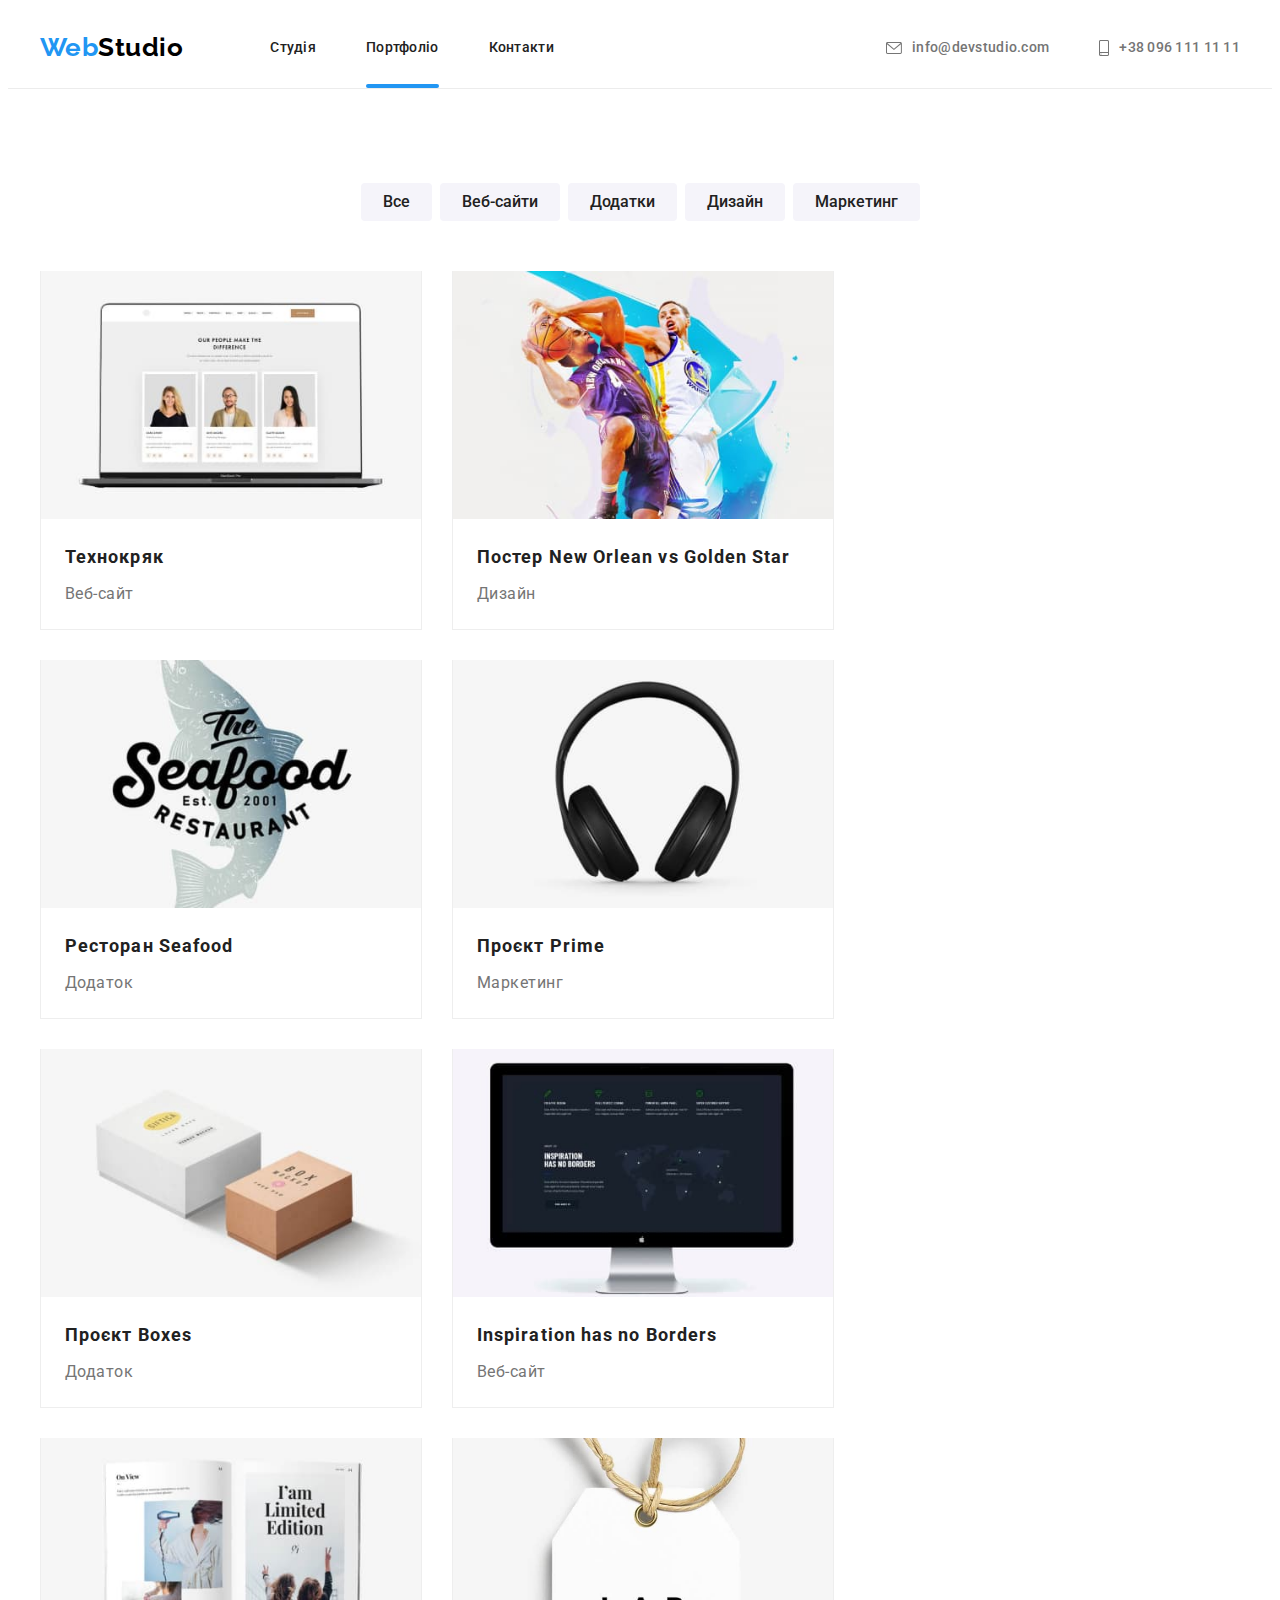
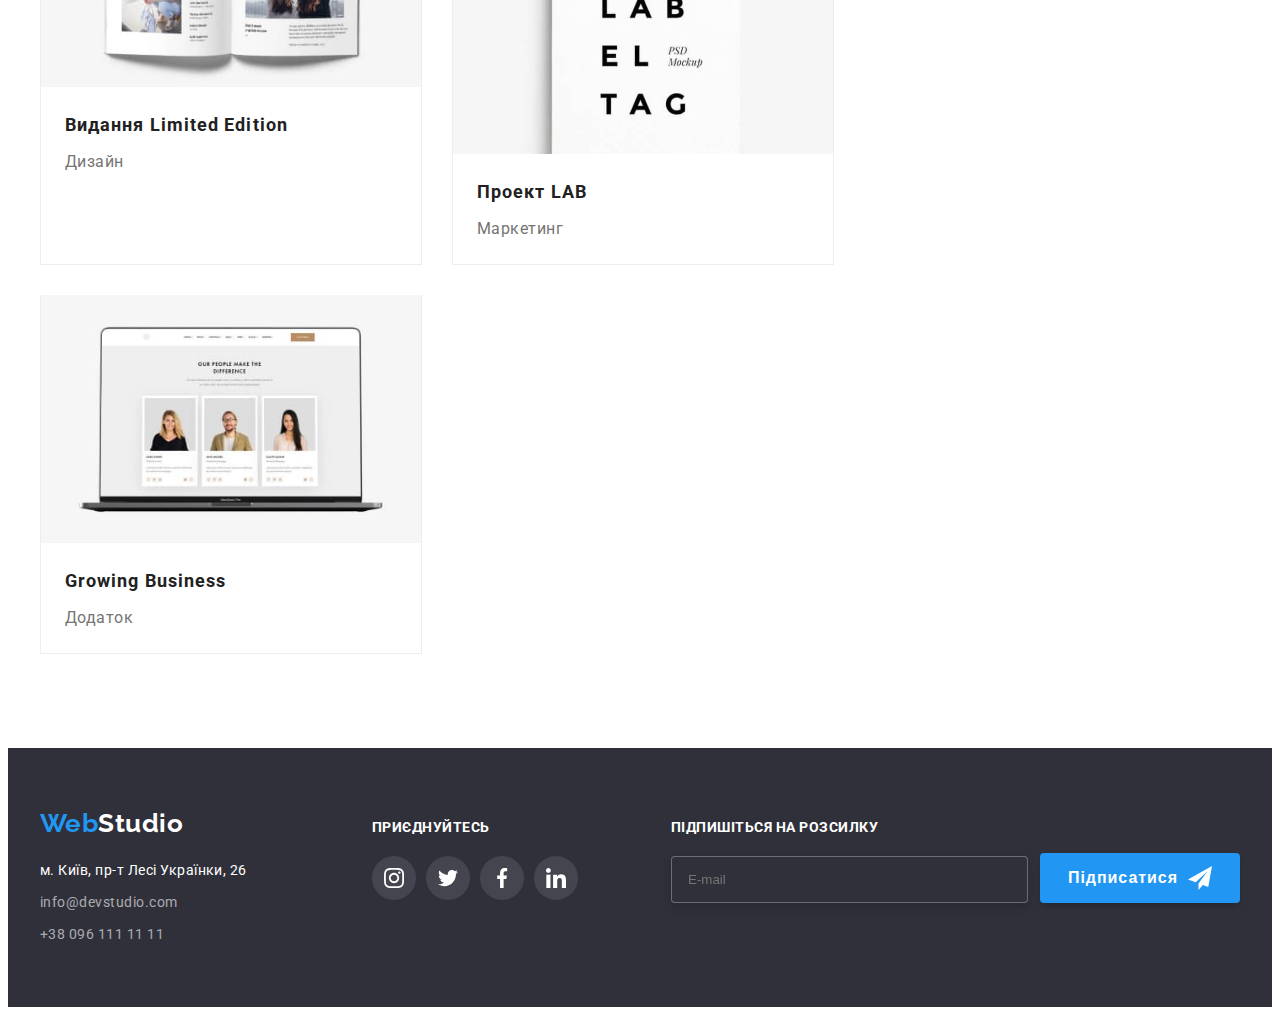
==== commit 2bc1e2c6: "fd" ====
--- a/portfolio.html
+++ b/portfolio.html
@@ -77,7 +77,16 @@
                 <li class="card-list__item">
                     <a href="#" class="card-list__link">
                         <div class="wrapper">
-                            <img src="./imges/laptop.jpg" alt="Лептоп" class="photo">
+                            <img srcset="./imges/laptop/laptop-370.jpg 370w,
+                            ./imges/laptop/laptop-354.jpg 354w,
+                            ./imges/laptop/laptop-450.jpg 450w,
+                            ./imges/laptop/laptop-740.jpg 740w,
+                            ./imges/laptop/laptop-708.jpg 708w,
+                            ./imges/laptop/laptop-900.jpg 900w
+                            "
+                            src="./imges/laptop/laptop-450.jpg"
+                            sizes="(min-width: 1200px) 33vw, (min-width: 768px) 50vw,(min-width: 450px) 100vw"
+                            alt="Лептоп" class="photo">
                             <div class="card-overlay">
                                 <p class="content card-overlay__content">Ресурс пропонує комплексні пропозиції з різним рівнем функціоналу та сервісів. Все це дозволить відвідувачу отримати вичерпні відомості про компанію чи приватну особу.</p>
                             </div>
@@ -91,7 +100,16 @@
                 <li class="card-list__item">
                    <a href="#" class="card-list__link">
                     <div class="wrapper">
-                        <img src="./imges/basketbolists.jpg" alt="Баскетболісти" class="photo">
+                        <img srcset="./imges/basketbolists/basketbolists-370.jpg 370w,
+                        ./imges/basketbolists/basketbolists-354.jpg 354w,
+                        ./imges/basketbolists/basketbolists-450.jpg 450w,
+                        ./imges/basketbolists/basketbolists-740.jpg 740w,
+                        ./imges/basketbolists/basketbolists-708.jpg 708w,
+                        ./imges/basketbolists/basketbolists-900.jpg 900w
+                        "
+                        src="./imges/basketbolists/basketbolists-450.jpg"
+                        sizes="(min-width: 1200px) 33vw, (min-width: 768px) 50vw,(min-width: 450px) 100vw"
+                        alt="Баскетболісти" class="photo">
                         <div class="card-overlay">
                             <p class="content card-overlay__content">Ресурс пропонує комплексні пропозиції з різним рівнем функціоналу та сервісів. Все це дозволить відвідувачу отримати вичерпні відомості про компанію чи приватну особу.</p>
                         </div>
@@ -105,7 +123,16 @@
                 <li class="card-list__item">
                     <a href="#" class="card-list__link">
                         <div class="wrapper">
-                        <img src="./imges/brendlogo.jpg" alt="Логотип ресторану Seafood" class="photo">
+                        <img srcset="./imges/brendlogo/brendlogo-370.jpg 370w,
+                        ./imges/brendlogo/brendlogo-354.jpg 354w,
+                        ./imges/brendlogo/brendlogo-450.jpg 450w,
+                        ./imges/brendlogo/brendlogo-740.jpg 740w,
+                        ./imges/brendlogo/brendlogo-708.jpg 708w,
+                        ./imges/brendlogo/brendlogo-900.jpg 900w
+                        "
+                        src="./imges/brendlogo/brendlogo-450.jpg"
+                        sizes="(min-width: 1200px) 33vw, (min-width: 768px) 50vw,(min-width: 450px) 100vw"
+                        alt="Логотип ресторану Seafood" class="photo">
                         <div class="card-overlay">
                             <p class="content card-overlay__content">Ресурс пропонує комплексні пропозиції з різним рівнем функціоналу та сервісів. Все це дозволить відвідувачу отримати вичерпні відомості про компанію чи приватну особу.</p>
                         </div>
@@ -119,7 +146,16 @@
                 <li class="card-list__item">
                     <a href="#" class="card-list__link">
                         <div class="wrapper">
-                        <img src="./imges/headphones.jpg" alt="Навушники" class="photo">
+                        <img srcset="./imges/headphones/headphones-370.jpg 370w,
+                        ./imges/headphones/headphones-354.jpg 354w,
+                        ./imges/headphones/headphones-450.jpg 450w,
+                        ./imges/headphones/headphones-740.jpg 740w,
+                        ./imges/headphones/headphones-708.jpg 708w,
+                        ./imges/headphones/headphones-900.jpg 900w
+                        "
+                        src="./imges/headphones/headphones-450.jpg"
+                        sizes="(min-width: 1200px) 33vw, (min-width: 768px) 50vw,(min-width: 450px) 100vw"
+                        alt="Навушники" class="photo">
                         <div class="card-overlay">
                             <p class="content card-overlay__content">Ресурс пропонує комплексні пропозиції з різним рівнем функціоналу та сервісів. Все це дозволить відвідувачу отримати вичерпні відомості про компанію чи приватну особу.</p>
                         </div>
@@ -133,7 +169,16 @@
                 <li class="card-list__item">
                     <a href="#" class="card-list__link">
                             <div class="wrapper">
-                                <img src="./imges/boxes.jpg" alt="Коробки" class="photo">
+                                <img srcset="./imges/boxes/boxes-370.jpg 370w,
+                                ./imges/boxes/boxes-354.jpg 354w,
+                                ./imges/boxes/boxes-450.jpg 450w,
+                                ./imges/boxes/boxes-740.jpg 740w,
+                                ./imges/boxes/boxes-708.jpg 708w,
+                                ./imges/boxes/boxes-900.jpg 900w
+                                "
+                                src="./imges/boxes/boxes-450.jpg"
+                                sizes="(min-width: 1200px) 33vw, (min-width: 768px) 50vw,(min-width: 450px) 100vw"
+                                alt="Коробки" class="photo">
                                     <div class="card-overlay">
                                         <p class="content card-overlay__content">Ресурс пропонує комплексні пропозиції з різним рівнем функціоналу та сервісів. Все це дозволить відвідувачу отримати вичерпні відомості про компанію чи приватну особу.</p>
                                     </div>
@@ -147,7 +192,16 @@
                 <li class="card-list__item">
                     <a href="#" class="card-list__link">
                         <div class="wrapper">
-                        <img src="./imges/monitor.jpg" alt="Монітор" class="photo">
+                        <img srcset="./imges/monitor/monitor-370.jpg 370w,
+                        ./imges/monitor/monitor-354.jpg 354w,
+                        ./imges/monitor/monitor-450.jpg 450w,
+                        ./imges/monitor/monitor-740.jpg 740w,
+                        ./imges/monitor/monitor-708.jpg 708w,
+                        ./imges/monitor/monitor-900.jpg 900w
+                        "
+                        src="./imges/monitor/monitor-450.jpg"
+                        sizes="(min-width: 1200px) 33vw, (min-width: 768px) 50vw,(min-width: 450px) 100vw"
+                        alt="Монітор" class="photo">
                         <div class="card-overlay">
                             <p class="content card-overlay__content">Ресурс пропонує комплексні пропозиції з різним рівнем функціоналу та сервісів. Все це дозволить відвідувачу отримати вичерпні відомості про компанію чи приватну особу.</p>
                         </div>
@@ -161,7 +215,16 @@
                 <li class="card-list__item">
                     <a href="#" class="card-list__link">
                         <div class="wrapper">
-                        <img src="./imges/magazine.jpg" alt="Журнал" class="photo">
+                        <img srcset="./imges/magazine/magazine-370.jpg 370w,
+                        ./imges/magazine/magazine-354.jpg 354w,
+                        ./imges/magazine/magazine-450.jpg 450w,
+                        ./imges/magazine/magazine-740.jpg 740w,
+                        ./imges/magazine/magazine-708.jpg 708w,
+                        ./imges/magazine/magazine-900.jpg 900w
+                        "
+                        src="./imges/magazine/magazine-450.jpg"
+                        sizes="(min-width: 1200px) 33vw, (min-width: 768px) 50vw,(min-width: 450px) 100vw"
+                        alt="Журнал" class="photo">
                         <div class="card-overlay">
                             <p class="content card-overlay__content">Ресурс пропонує комплексні пропозиції з різним рівнем функціоналу та сервісів. Все це дозволить відвідувачу отримати вичерпні відомості про компанію чи приватну особу.</p>
                         </div>
@@ -175,7 +238,21 @@
                 <li class="card-list__item">
                     <a href="#" class="card-list__link">
                         <div class="wrapper">
-                        <img src="./imges/tag.jpg" alt="Бірка лейблу" class="photo">
+                        <picture>
+                            <source srcset="./imges/tag/tag-450.jpg 450w,
+                            ./imges/tag/tag-900.jpg 900w"
+                            media="(max-width: 767px)"/>
+                            <source srcset="./imges/tag/tag-354.jpg 354w,
+                            ./imges/tag/tag-708.jpg 708w"
+                            media="(min-width: 768px)">
+                            <source srcset="./imges/tag/tag-370.jpg 370w,
+                            ./imges/tag/tag-740.jpg 740w"
+                            media="(min-width 1200px)">
+                            <img src="./imges/tag/tag-450.jpg"
+                            sizes="(min-width: 1200px) 33vw, (min-width: 768px) 50vw,(min-width: 450px) 100vw"
+                            alt="Бірка лейблу" class="photo">
+                        </picture>
+                            
                         <div class="card-overlay">
                             <p class="content card-overlay__content">Ресурс пропонує комплексні пропозиції з різним рівнем функціоналу та сервісів. Все це дозволить відвідувачу отримати вичерпні відомості про компанію чи приватну особу.</p>
                         </div>
@@ -189,7 +266,15 @@
                 <li class="card-list__item">
                     <a href="#" class="card-list__link">
                         <div class="wrapper">
-                        <img src="./imges/working.jpg" alt="Робота на ноутбуці" class="photo">
+                        <img srcset="./imges/laptop/laptop-370.jpg 370w,
+                        ./imges/laptop/laptop-354.jpg 354w,
+                        ./imges/laptop/laptop-450.jpg 450w,
+                        ./imges/laptop/laptop-740.jpg 740w,
+                        ./imges/laptop/laptop-708.jpg 708w,
+                        ./imges/laptop/laptop-900.jpg 900w
+                        "
+                        src="./imges/laptop/laptop-450.jpg"
+                        sizes="(min-width: 1200px) 33vw, (min-width: 768px) 50vw,(min-width: 450px) 100vw" src="./imges/working.jpg" alt="Робота на ноутбуці" class="photo">
                         <div class="card-overlay">
                             <p class="content card-overlay__content">Ресурс пропонує комплексні пропозиції з різним рівнем функціоналу та сервісів. Все це дозволить відвідувачу отримати вичерпні відомості про компанію чи приватну особу.</p>
                         </div>
--- a/css/main.min.css
+++ b/css/main.min.css
@@ -1 +1 @@
-.visually-hidden{position:absolute;white-space:nowrap;width:1px;height:1px;overflow:hidden;border:0;padding:0;clip:rect(0 0 0 0);-webkit-clip-path:inset(50%);clip-path:inset(50%);margin:-1px}body{color:#212121;font-family:"Roboto",sans-serif;letter-spacing:.03em;background-color:#fff}ul{list-style:none;margin:0;padding:0}a{text-decoration:none}h1,h2,h3,h4,h5,h6,p{margin:0;padding:0}img{display:block;max-width:100%;height:auto}.bordered-header{border-bottom:1px solid #ececec}.header__conteiner{display:-webkit-box;display:-ms-flexbox;display:flex;min-height:60px;-webkit-box-align:center;-ms-flex-align:center;align-items:center;-webkit-box-pack:justify;-ms-flex-pack:justify;justify-content:space-between}.menu{display:contents;padding:0;margin:0;list-style:none}.menu-toggle{height:40px;width:40px;display:-webkit-box;display:-ms-flexbox;display:flex;-webkit-box-align:center;-ms-flex-align:center;align-items:center;-webkit-box-pack:center;-ms-flex-pack:center;justify-content:center;margin:0;padding:0;background-color:rgba(0,0,0,0);cursor:pointer;border:none;outline:none}.menu-container .menu-toggle{position:absolute;top:10px;right:15px;display:-webkit-box;display:-ms-flexbox;display:flex;-webkit-box-pack:center;-ms-flex-pack:center;justify-content:center;-webkit-box-align:center;-ms-flex-align:center;align-items:center;fill:#212121}.menu-container{position:fixed;top:0;left:0;width:100vw;height:100vh;padding-left:40px;padding-right:40px;padding-top:48px;padding-bottom:48px;background-color:#fff;z-index:999;-webkit-transform:translateX(100%);transform:translateX(100%);-webkit-transition:-webkit-transform 250ms cubic-bezier(0.4, 0, 0.2, 1);transition:-webkit-transform 250ms cubic-bezier(0.4, 0, 0.2, 1);transition:transform 250ms cubic-bezier(0.4, 0, 0.2, 1);transition:transform 250ms cubic-bezier(0.4, 0, 0.2, 1), -webkit-transform 250ms cubic-bezier(0.4, 0, 0.2, 1)}.menu-container.is-open{-webkit-transform:translateX(0);transform:translateX(0)}.js-open-menu__icon{fill:#212121}.menu-toggle__icon{-webkit-transition:fill 250ms cubic-bezier(0.4, 0, 0.2, 1);transition:fill 250ms cubic-bezier(0.4, 0, 0.2, 1)}.menu-toggle__icon:focus,.menu-toggle__icon:hover{fill:#2196f3}.mobile-menu{padding:0;margin:0;list-style:none}.mob-navigation{display:-webkit-box;display:-ms-flexbox;display:flex;-webkit-box-orient:vertical;-webkit-box-direction:normal;-ms-flex-direction:column;flex-direction:column;margin-bottom:60%;font-style:normal;font-weight:500}.mob-navigation__link{display:block;font-size:40px;line-height:1.17;letter-spacing:.02em;color:#212121;-webkit-transition:color 250ms cubic-bezier(0.4, 0, 0.2, 1);transition:color 250ms cubic-bezier(0.4, 0, 0.2, 1)}.mob-navigation__link:focus,.mob-navigation__link:hover{color:#2196f3}.mob-navigation__item:not(:last-child){margin-bottom:32px}.mob-contacts{display:-webkit-box;display:-ms-flexbox;display:flex;-webkit-box-orient:vertical;-webkit-box-direction:normal;-ms-flex-direction:column;flex-direction:column}.mob-contacts__item:not(:last-child){margin-bottom:32px}.mob-contacts__link{font-weight:500;font-size:24px;line-height:1.16;letter-spacing:.02em;white-space:nowrap;color:#757575}.mob-contacts__link--first{font-weight:500;font-size:34px;line-height:1.17;white-space:nowrap;color:#2196f3}.follow-links-list{display:-webkit-box;display:-ms-flexbox;display:flex;margin-top:64px;-webkit-box-align:center;-ms-flex-align:center;align-items:center}.follow-links-list__item{display:-webkit-box;display:-ms-flexbox;display:flex;-ms-flex-preferred-size:calc((100% - 120px)/4);flex-basis:calc((100% - 120px)/4)}.follow-links-list__item:not(:last-child){margin-right:10px}.follow-links-list__item:not(:last-child)::after{content:"";display:block;margin-left:8px;width:1px;background-color:rgba(33,33,33,.2)}.follow-links-list__link{display:block;font-weight:500;font-size:18px;line-height:1.22;letter-spacing:.02em;color:#2196f3;white-space:nowrap}.mob-link-box{display:block;margin-top:auto}@media screen and (min-width: 768px){.menu-toggle{display:none}.nav-menu{display:-webkit-box;display:-ms-flexbox;display:flex}.header__logo{margin-right:87px}.navigation,.contacts{display:-webkit-box;display:-ms-flexbox;display:flex}.contacts{margin-left:auto;-webkit-box-orient:vertical;-webkit-box-direction:normal;-ms-flex-direction:column;flex-direction:column;margin-top:0;-webkit-box-pack:center;-ms-flex-pack:center;justify-content:center}.contacts__item:not(:last-child){margin-bottom:10px}.navigation__item{position:relative;margin-bottom:0}}.navigation__item:not(:last-child){margin-right:50px}.navigation__link{display:block;padding-top:32px;padding-bottom:32px;font-weight:500;font-size:14px;line-height:1.14;letter-spacing:.02em;color:#212121;-webkit-transition:color 250ms cubic-bezier(0.4, 0, 0.2, 1);transition:color 250ms cubic-bezier(0.4, 0, 0.2, 1)}.navigation__link::after{position:absolute;content:"";display:block;width:100%;height:4px;border-radius:2px;left:0;bottom:0;opacity:0;background-color:#2196f3}.navigation__link--current::after{content:"";display:block;opacity:1}.navigation__link:focus,.navigation__link:hover{color:#2196f3}.contacts__link{display:-webkit-box;display:-ms-flexbox;display:flex;-webkit-box-align:center;-ms-flex-align:center;align-items:center;font-weight:500;font-size:14px;line-height:1.14;letter-spacing:.02em;color:#757575;fill:#757575;-webkit-transition:color 250ms cubic-bezier(0.4, 0, 0.2, 1),fill 250ms cubic-bezier(0.4, 0, 0.2, 1);transition:color 250ms cubic-bezier(0.4, 0, 0.2, 1),fill 250ms cubic-bezier(0.4, 0, 0.2, 1)}.contacts__link:focus,.contacts__link:hover{color:#2196f3;fill:#2196f3}.contacts__icon{margin-right:10px}@media(max-width: 767px){.menu{display:none}}@media screen and (min-width: 1200px){.contacts{-webkit-box-orient:horizontal;-webkit-box-direction:normal;-ms-flex-direction:row;flex-direction:row}.contacts__item{margin-bottom:0px}.contacts__item:not(:last-child){margin-right:50px}}.logo{display:-webkit-box;display:-ms-flexbox;display:flex;font-family:"Raleway",sans-serif;font-style:normal;font-weight:700;font-size:24px;line-height:1.16;color:#000}.logo__accent{font-family:"Raleway",sans-serif;font-style:normal;font-weight:700;font-size:24px;line-height:1.16;color:#2196f3}@media screen and (min-width: 1200px){.logo{font-size:26px;line-height:1.2}.logo__accent{font-size:26px;line-height:1.2}}.title{font-weight:700;font-size:28px;line-height:1.17;text-align:center;color:#212121;margin-bottom:30px}@media screen and (min-width: 1200px){.title{font-size:36px;line-height:1.16;margin-bottom:50px}}.conteiner{-webkit-box-align:center;-ms-flex-align:center;align-items:center;max-width:100vw;margin-right:auto;margin-left:auto;padding-left:15px;padding-right:15px}@media screen and (min-width: 1200px){.conteiner{max-width:1200px}}.section{padding-top:60px;padding-bottom:60px}.section--different-background{background-color:#f5f4fa}.section--no-padding-top{display:none}@media screen and (min-width: 1200px){.section{padding-top:94px;padding-bottom:94px}.section--no-padding-top{display:contents;padding-top:0}}.hero{background-color:#c4c4c4;text-align:center;max-width:1200px;height:100%;padding-top:118px;padding-bottom:118px;margin-left:auto;margin-right:auto;background-image:-webkit-gradient(linear, left top, right top, from(rgba(47, 48, 58, 0.4)), to(rgba(47, 48, 58, 0.4))),url(../imges/herobg.jpg);background-image:linear-gradient(to right, rgba(47, 48, 58, 0.4), rgba(47, 48, 58, 0.4)),url(../imges/herobg.jpg);background-repeat:no-repeat;background-size:cover;background-position:center}.hero-box{max-width:360px;margin-left:auto;margin-right:auto}.hero-box__title{margin-bottom:30px;font-weight:900;font-size:26px;line-height:1.61;text-align:center;letter-spacing:.06em;text-transform:uppercase;color:#fff}@media screen and (max-width: 479px){.hero-box__title{font-size:21px}}.hero-box__button{font-family:inherit;font-weight:700;font-size:16px;line-height:1.9;letter-spacing:.06em;max-width:200px;max-height:50px;border:0em;border-radius:4px;color:#fff;background:#2196f3;cursor:pointer;-webkit-transition:background 250ms cubic-bezier(0.4, 0, 0.2, 1),-webkit-box-shadow 250 ms cubic-bezier(0.4, 0, 0.2, 1);transition:background 250ms cubic-bezier(0.4, 0, 0.2, 1),-webkit-box-shadow 250 ms cubic-bezier(0.4, 0, 0.2, 1);transition:background 250ms cubic-bezier(0.4, 0, 0.2, 1),box-shadow 250 ms cubic-bezier(0.4, 0, 0.2, 1);transition:background 250ms cubic-bezier(0.4, 0, 0.2, 1),box-shadow 250 ms cubic-bezier(0.4, 0, 0.2, 1),-webkit-box-shadow 250 ms cubic-bezier(0.4, 0, 0.2, 1)}.hero-box__button:hover,.hero-box__button:focus{background:#188ce8;-webkit-box-shadow:0px 4px 4px rgba(0,0,0,.15);box-shadow:0px 4px 4px rgba(0,0,0,.15)}@media screen and (min-width: 1200px){.hero{max-width:1600px;padding-top:200px;padding-bottom:200px}.hero-box__title{font-size:44px;line-height:1.36}.hero-box{max-width:696px}}@media screen and (min-width: 786px){.hero{min-width:768px}}.principles__item:not(:last-child){margin-bottom:30px}.principles__thumb{display:-webkit-box;display:-ms-flexbox;display:flex;background-color:#f5f4fa;border-radius:4px;min-width:270px;min-height:120px;margin-bottom:30px;-webkit-box-pack:center;-ms-flex-pack:center;justify-content:center;-webkit-box-align:center;-ms-flex-align:center;align-items:center}.principles__title{margin-bottom:10px;font-weight:700;font-size:14px;line-height:1.14;text-align:center;text-transform:uppercase;color:#212121}.principles__content{font-weight:400;font-size:14px;line-height:1.7;color:#757575}.work-list{display:-webkit-box;display:-ms-flexbox;display:flex;-webkit-box-pack:center;-ms-flex-pack:center;justify-content:center}.work-list__thumb{position:relative}.work-list__item:not(:last-child){margin-right:30px}.work-list__overlay{position:absolute;width:100%;height:70px;bottom:0%;left:0%;display:-webkit-box;display:-ms-flexbox;display:flex;-webkit-box-pack:center;-ms-flex-pack:center;justify-content:center;-webkit-box-align:center;-ms-flex-align:center;align-items:center;background-color:rgba(47,48,58,.8)}.work-list__title{margin:0;font-weight:700;font-size:14px;line-height:1.14;text-align:center;text-transform:uppercase;color:#fff}.team-list__item{background-color:#fff;-webkit-box-shadow:0px 1px 3px rgba(0,0,0,.12),0px 1px 1px rgba(0,0,0,.14),0px 2px 1px rgba(0,0,0,.2);box-shadow:0px 1px 3px rgba(0,0,0,.12),0px 1px 1px rgba(0,0,0,.14),0px 2px 1px rgba(0,0,0,.2);border-radius:0px 0px 4px 4px}.team-list__item:not(:last-child){margin-bottom:30px}.content-box{padding-top:30px;padding-bottom:30px;padding-left:32px;padding-right:32px}.content-box__title{margin-bottom:10px;font-weight:500;font-size:16px;line-height:1.18;text-align:center;color:#212121}.content-box__content{font-weight:400;font-size:16px;line-height:1.18;text-align:center;color:#757575;margin-bottom:16px}.social-list{display:-webkit-box;display:-ms-flexbox;display:flex;-webkit-box-align:center;-ms-flex-align:center;align-items:center;-webkit-box-pack:center;-ms-flex-pack:center;justify-content:center}.social-list__link{display:-webkit-box;display:-ms-flexbox;display:flex;-webkit-box-pack:center;-ms-flex-pack:center;justify-content:center;-webkit-box-align:center;-ms-flex-align:center;align-items:center;width:44px;height:44px;fill:#afb1b8;background-color:#fff;border-radius:50%;-webkit-transition:background-color 250ms cubic-bezier(0.4, 0, 0.2, 1),fill 250ms cubic-bezier(0.4, 0, 0.2, 1);transition:background-color 250ms cubic-bezier(0.4, 0, 0.2, 1),fill 250ms cubic-bezier(0.4, 0, 0.2, 1)}.social-list__link:hover,.social-list__link:focus{fill:#fff;background-color:#2196f3}.social-list__item:not(:last-child){margin-right:10px}.clients-list{display:-webkit-box;display:-ms-flexbox;display:flex;-ms-flex-wrap:wrap;flex-wrap:wrap;-webkit-box-pack:center;-ms-flex-pack:center;justify-content:center;gap:30px}.clients-list__link{display:-webkit-box;display:-ms-flexbox;display:flex;-webkit-box-pack:center;-ms-flex-pack:center;justify-content:center;-webkit-box-align:center;-ms-flex-align:center;align-items:center;min-width:170px;min-height:92px;fill:#afb1b8;background-color:#fff;border:1px solid #afb1b8;border-radius:4px;-webkit-transition:fill 250ms cubic-bezier(0.4, 0, 0.2, 1),border-color 250ms cubic-bezier(0.4, 0, 0.2, 1);transition:fill 250ms cubic-bezier(0.4, 0, 0.2, 1),border-color 250ms cubic-bezier(0.4, 0, 0.2, 1)}.clients-list__link:hover,.clients-list__link:focus{fill:#2196f3;border-color:#2196f3}.clients-list__item{-ms-flex-preferred-size:calc((100% - 30px)/2);flex-basis:calc((100% - 30px)/2)}@media screen and (min-width: 768px){.clients-list__item{-ms-flex-preferred-size:calc((100% - 60px)/3);flex-basis:calc((100% - 60px)/3)}}@media screen and (min-width: 1200px){.clients-list__item{-ms-flex-preferred-size:calc((100% - 150px)/6);flex-basis:calc((100% - 150px)/6)}}.footer{background-color:#2f303a;padding-top:60px;padding-bottom:60px}.footer__logo{-webkit-box-pack:center;-ms-flex-pack:center;justify-content:center;color:#fff;margin-bottom:20px}.address-list{text-align:center;margin-bottom:60px}.address-list__item:not(:last-child){margin-bottom:8px}.address-list__link{font-style:normal;font-weight:400;font-size:14px;line-height:1.7}.address-list__link--map{color:#fff;-webkit-transition:color 250ms cubic-bezier(0.4, 0, 0.2, 1);transition:color 250ms cubic-bezier(0.4, 0, 0.2, 1)}.address-list__link--map:hover,.address-list__link--map:focus{color:#2196f3}.address-list__link--contact{color:rgba(255,255,255,.6);-webkit-transition:color 250ms cubic-bezier(0.4, 0, 0.2, 1);transition:color 250ms cubic-bezier(0.4, 0, 0.2, 1)}.address-list__link--contact:hover,.address-list__link--contact:focus{color:#2196f3}.social-linkbox{display:-webkit-box;display:-ms-flexbox;display:flex;-webkit-box-orient:vertical;-webkit-box-direction:normal;-ms-flex-direction:column;flex-direction:column;margin-bottom:60px}.social-linkbox__title{font-weight:700;font-size:14px;line-height:1.14;text-align:center;text-transform:uppercase;margin-bottom:20px;color:#fff}.social-invers{display:-webkit-box;display:-ms-flexbox;display:flex;-webkit-box-pack:center;-ms-flex-pack:center;justify-content:center}.social-invers__item:not(:last-child){margin-right:10px}.social-invers__link{display:-webkit-box;display:-ms-flexbox;display:flex;-webkit-box-pack:center;-ms-flex-pack:center;justify-content:center;-webkit-box-align:center;-ms-flex-align:center;align-items:center;width:44px;height:44px;fill:#fff;background-color:rgba(255,255,255,.1);border-radius:50%;-webkit-transition:background-color 250ms cubic-bezier(0.4, 0, 0.2, 1);transition:background-color 250ms cubic-bezier(0.4, 0, 0.2, 1)}.social-invers__link:hover,.social-invers__link:focus{background-color:#2196f3}.subscribe-form{display:-webkit-box;display:-ms-flexbox;display:flex;-webkit-box-orient:vertical;-webkit-box-direction:normal;-ms-flex-direction:column;flex-direction:column;max-width:570px;-webkit-box-pack:center;-ms-flex-pack:center;justify-content:center}.subscribe-form__title{font-weight:700;font-size:14px;line-height:1.14;text-transform:uppercase;color:#fff;margin-bottom:20px}.subscribe-form__input{border:1px solid rgba(255,255,255,.3);-webkit-filter:drop-shadow(0px 4px 4px rgba(0, 0, 0, 0.15));filter:drop-shadow(0px 4px 4px rgba(0, 0, 0, 0.15));border-radius:4px;background-color:#2f303a;padding:15px 16px;width:100%;color:#fff}.shell{display:-webkit-box;display:-ms-flexbox;display:flex;-webkit-box-orient:vertical;-webkit-box-direction:normal;-ms-flex-direction:column;flex-direction:column;margin-bottom:20px}.shell::-webkit-input-placeholder{color:rgba(255,255,255,.6)}.shell::-moz-placeholder{color:rgba(255,255,255,.6)}.shell:-ms-input-placeholder{color:rgba(255,255,255,.6)}.shell::-ms-input-placeholder{color:rgba(255,255,255,.6)}.shell::placeholder{color:rgba(255,255,255,.6)}.button{display:-webkit-box;display:-ms-flexbox;display:flex;-webkit-box-pack:center;-ms-flex-pack:center;justify-content:center;-webkit-box-align:center;-ms-flex-align:center;align-items:center;margin-left:auto;margin-right:auto;font-weight:700;font-size:16px;line-height:1.88;letter-spacing:.06em;color:#fff;width:200px;height:50px;background:#2196f3;-webkit-box-shadow:0px 4px 4px rgba(0,0,0,.15);box-shadow:0px 4px 4px rgba(0,0,0,.15);border:rgba(0,0,0,0);border-color:#2196f3;border-radius:4px;cursor:pointer}.button__icon{margin-left:10px}.button-list{display:-webkit-box;display:-ms-flexbox;display:flex;-ms-flex-wrap:wrap;flex-wrap:wrap;margin-bottom:40px;max-width:326px}@media screen and (min-width: 768px){.button-list{-webkit-box-pack:center;-ms-flex-pack:center;justify-content:center;margin-bottom:30px;max-width:100%}}@media screen and (min-width: 1200px){.button-list{margin-bottom:50px}}.button-list__button{font-family:inherit;font-weight:500;font-size:16px;line-height:1.62;text-align:center;color:#212121;padding-left:22px;padding-right:22px;padding-top:6px;padding-bottom:6px;background-color:#f5f4fa;border-radius:4px;border:0em;cursor:pointer;-webkit-transition:background-color 250ms cubic-bezier(0.4, 0, 0.2, 1),color 250ms cubic-bezier(0.4, 0, 0.2, 1),-webkit-box-shadow 250ms cubic-bezier(0.4, 0, 0.2, 1);transition:background-color 250ms cubic-bezier(0.4, 0, 0.2, 1),color 250ms cubic-bezier(0.4, 0, 0.2, 1),-webkit-box-shadow 250ms cubic-bezier(0.4, 0, 0.2, 1);transition:background-color 250ms cubic-bezier(0.4, 0, 0.2, 1),color 250ms cubic-bezier(0.4, 0, 0.2, 1),box-shadow 250ms cubic-bezier(0.4, 0, 0.2, 1);transition:background-color 250ms cubic-bezier(0.4, 0, 0.2, 1),color 250ms cubic-bezier(0.4, 0, 0.2, 1),box-shadow 250ms cubic-bezier(0.4, 0, 0.2, 1),-webkit-box-shadow 250ms cubic-bezier(0.4, 0, 0.2, 1)}.button-list__button:focus,.button-list__button:hover{background-color:#2196f3;color:#fff;-webkit-box-shadow:0px 3px 1px rgba(0,0,0,.1),0px 1px 2px rgba(0,0,0,.08),0px 2px 2px rgba(0,0,0,.12);box-shadow:0px 3px 1px rgba(0,0,0,.1),0px 1px 2px rgba(0,0,0,.08),0px 2px 2px rgba(0,0,0,.12)}.button-list__item:not(:last-child){margin-right:8px;margin-bottom:15px}@media screen and (min-width: 768px){.button-list__item:not(:last-child){margin-bottom:0px}}.card-list__item{margin-bottom:30px}.card-list__link{display:block;cursor:default}.card-list__link:focus,.card-list__link:hover{-webkit-box-shadow:0px 1px 1px rgba(0,0,0,.12),0px 4px 4px rgba(0,0,0,.06),1px 4px 6px rgba(0,0,0,.16);box-shadow:0px 1px 1px rgba(0,0,0,.12),0px 4px 4px rgba(0,0,0,.06),1px 4px 6px rgba(0,0,0,.16)}.card-head{padding-left:24px;padding-right:24px;padding-bottom:20px;padding-top:20px;border-bottom:1px solid #eee;border-left:1px solid #eee;border-right:1px solid #eee}.card-head__title{margin-bottom:4px;text-align:start;font-weight:700;font-size:18px;line-height:2;letter-spacing:.06em;color:#212121}.card-head__content{font-weight:400;font-size:16px;line-height:1.87;color:#757575}.wrapper{position:relative;overflow:hidden}@media screen and (min-width: 1200px){.card-list{display:-webkit-box;display:-ms-flexbox;display:flex;-ms-flex-wrap:wrap;flex-wrap:wrap;gap:30px;-webkit-box-pack:center;-ms-flex-pack:center;justify-content:center}}.card-overlay{position:absolute;display:block;width:100%;height:100%;top:0;left:0;-webkit-transform:translateY(101%);transform:translateY(101%);-webkit-transition:-webkit-transform 250ms cubic-bezier(0.4, 0, 0.2, 1);transition:-webkit-transform 250ms cubic-bezier(0.4, 0, 0.2, 1);transition:transform 250ms cubic-bezier(0.4, 0, 0.2, 1);transition:transform 250ms cubic-bezier(0.4, 0, 0.2, 1), -webkit-transform 250ms cubic-bezier(0.4, 0, 0.2, 1);padding-right:24px;padding-left:24px;padding-top:77px;padding-bottom:77px;background-color:rgba(33,150,243,.9)}.card-list__link:focus .card-overlay,.card-list__link:hover .card-overlay{-webkit-transform:translateY(0);transform:translateY(0)}.card-overlay__content{font-weight:400;font-size:18px;line-height:1.55;color:#fff}@media screen and (min-width: 1200px){.card-overlay{padding-top:63px;padding-bottom:63px}}.backdrop{position:fixed;top:0;left:0;width:100%;height:100%;background-color:rgba(0,0,0,.2);-webkit-transition:opacity 250ms cubic-bezier(0.4, 0, 0.2, 1);transition:opacity 250ms cubic-bezier(0.4, 0, 0.2, 1)}.backdrop.is-hidden{position:fixed;opacity:0;pointer-events:none}.backdrop.is-hidden .modal{-webkit-transform:translate(-50%, -10%);transform:translate(-50%, -10%)}.modal{position:absolute;top:50%;left:50%;-webkit-transform:translate(-50%, -50%);transform:translate(-50%, -50%);max-width:93vw;background-color:#fff;-webkit-box-shadow:0px 1px 3px rgba(0,0,0,.12),0px 1px 1px rgba(0,0,0,.14),0px 2px 1px rgba(0,0,0,.2);box-shadow:0px 1px 3px rgba(0,0,0,.12),0px 1px 1px rgba(0,0,0,.14),0px 2px 1px rgba(0,0,0,.2);border-radius:4px;-webkit-transition:-webkit-transform 250ms cubic-bezier(0.4, 0, 0.2, 1);transition:-webkit-transform 250ms cubic-bezier(0.4, 0, 0.2, 1);transition:transform 250ms cubic-bezier(0.4, 0, 0.2, 1);transition:transform 250ms cubic-bezier(0.4, 0, 0.2, 1), -webkit-transform 250ms cubic-bezier(0.4, 0, 0.2, 1)}@media screen and (min-width: 480px){.modal{min-width:450px}}@media screen and (min-width: 1200px){.modal{max-width:528px}}.close{position:absolute;top:8px;right:8px;display:-webkit-box;display:-ms-flexbox;display:flex;-webkit-box-pack:center;-ms-flex-pack:center;justify-content:center;-webkit-box-align:center;-ms-flex-align:center;align-items:center;width:30px;height:30px;fill:#000;background-color:#fff;border:1px solid rgba(0,0,0,.1);border-radius:50%;cursor:pointer;-webkit-transition:fill 250ms cubic-bezier(0.4, 0, 0.2, 1);transition:fill 250ms cubic-bezier(0.4, 0, 0.2, 1)}.close:focus,.close:hover{fill:#2196f3}.form{padding:40px}.form__head{display:-webkit-box;display:-ms-flexbox;display:flex;-webkit-box-pack:center;-ms-flex-pack:center;justify-content:center;font-weight:700;font-size:20px;line-height:1.5;text-align:center;letter-spacing:.03em;color:#212121}@media screen and (min-width: 1200px){.form__head{line-height:1.15}}.form-field{position:relative;display:-webkit-box;display:-ms-flexbox;display:flex;-webkit-box-orient:vertical;-webkit-box-direction:normal;-ms-flex-direction:column;flex-direction:column;margin-bottom:10px;font-size:12px;line-height:1.16;letter-spacing:.01em;color:#757575}.form-field__icon{position:absolute;left:12px;top:50%;-webkit-transition:fill 250ms cubic-bezier(0.4, 0, 0.2, 1);transition:fill 250ms cubic-bezier(0.4, 0, 0.2, 1)}.form-field:hover .form-field__icon,.form-field__input:focus+.form-field__icon{border-color:#2196f3;fill:#2196f3}.form-field__input{width:100%;height:40px;margin:0;padding-top:11px;padding-bottom:11px;padding-left:42px;padding-right:11px;border:1px solid rgba(33,33,33,.2);border-radius:4px;cursor:pointer;-webkit-transition:border-color 250ms cubic-bezier(0.4, 0, 0.2, 1);transition:border-color 250ms cubic-bezier(0.4, 0, 0.2, 1)}.form-field:hover .form-field__input,.form-field__input:focus{border-color:#2196f3;fill:#2196f3}.form-field label{margin-bottom:4px}.comment{margin-bottom:20px}.textarea-input{resize:none;border:1px solid rgba(33,33,33,.2);border-radius:4px;cursor:pointer;padding:11px}textarea::-webkit-input-placeholder{font-weight:400;font-size:12px;line-height:1.16;letter-spacing:.01em;color:rgba(117,117,117,.5)}textarea::-moz-placeholder{font-weight:400;font-size:12px;line-height:1.16;letter-spacing:.01em;color:rgba(117,117,117,.5)}textarea:-ms-input-placeholder{font-weight:400;font-size:12px;line-height:1.16;letter-spacing:.01em;color:rgba(117,117,117,.5)}textarea::-ms-input-placeholder{font-weight:400;font-size:12px;line-height:1.16;letter-spacing:.01em;color:rgba(117,117,117,.5)}textarea::placeholder{font-weight:400;font-size:12px;line-height:1.16;letter-spacing:.01em;color:rgba(117,117,117,.5)}.checkbox{position:relative;display:-webkit-box;display:-ms-flexbox;display:flex;-webkit-box-pack:center;-ms-flex-pack:center;justify-content:center;-webkit-box-align:center;-ms-flex-align:center;align-items:center;margin-bottom:30px}.checkbox__title{display:-webkit-box;display:-ms-flexbox;display:flex;-webkit-box-pack:center;-ms-flex-pack:center;justify-content:center;-webkit-box-align:center;-ms-flex-align:center;align-items:center;white-space:nowrap;text-align:center;font-weight:400;font-size:14px;line-height:1.16;padding:0px;color:#757575}@media screen and (max-width: 479px){.checkbox__title{font-size:smaller;font-weight:100;line-height:.02em}}@media screen and (min-width: 1200px){.checkbox__title{line-height:1.7}}.checkbox__link{text-align:center;color:#2196f3;text-decoration:underline;white-space:nowrap}.checkbox__icon{display:-webkit-box;display:-ms-flexbox;display:flex;margin-right:8px;width:16px;height:15px;background-image:url(../imges/checkbox.svg);fill:#212121;-webkit-transition:background 250ms cubic-bezier(0.4, 0, 0.2, 1);transition:background 250ms cubic-bezier(0.4, 0, 0.2, 1)}.checkbox input:checked+.checkbox__icon{fill:#fff;background:#2196f3;background-image:url(../imges/check.svg);background-size:contain;background-origin:border-box;border-radius:2px}.checkbox input[type=checkbox]{position:absolute;white-space:nowrap;width:1px;height:1px;overflow:hidden;border:0;padding:0;clip:rect(0 0 0 0);-webkit-clip-path:inset(50%);clip-path:inset(50%);margin:-1px}.form-submit{display:block;-webkit-box-pack:center;-ms-flex-pack:center;justify-content:center}.form-submit__button{display:-webkit-box;display:-ms-flexbox;display:flex;margin-left:auto;margin-right:auto;width:200px;height:50px;-webkit-box-shadow:0px 4px 4px rgba(0,0,0,.15);box-shadow:0px 4px 4px rgba(0,0,0,.15);border-radius:4px;border-color:#2196f3;border:rgba(0,0,0,0);background:#2196f3;cursor:pointer;-webkit-box-align:center;-ms-flex-align:center;align-items:center;-webkit-box-pack:center;-ms-flex-pack:center;justify-content:center;letter-spacing:.06em;font-weight:700;font-size:16px;line-height:1.85;color:#fff;-webkit-transition:border-color 250ms cubic-bezier(0.4, 0, 0.2, 1),background 250ms cubic-bezier(0.4, 0, 0.2, 1);transition:border-color 250ms cubic-bezier(0.4, 0, 0.2, 1),background 250ms cubic-bezier(0.4, 0, 0.2, 1)}.form-submit__button:focus,.form-submit__button:hover{border-color:#188ce8;background:#188ce8}/*# sourceMappingURL=main.min.css.map */+.visually-hidden{position:absolute;white-space:nowrap;width:1px;height:1px;overflow:hidden;border:0;padding:0;clip:rect(0 0 0 0);-webkit-clip-path:inset(50%);clip-path:inset(50%);margin:-1px}body{color:#212121;font-family:"Roboto",sans-serif;letter-spacing:.03em;background-color:#fff}ul{list-style:none;margin:0;padding:0}a{text-decoration:none}h1,h2,h3,h4,h5,h6,p{margin:0;padding:0}img{display:block;max-width:100%;height:auto}.bordered-header{border-bottom:1px solid #ececec}.header__conteiner{display:-webkit-box;display:-ms-flexbox;display:flex;min-height:60px;-webkit-box-align:center;-ms-flex-align:center;align-items:center;-webkit-box-pack:justify;-ms-flex-pack:justify;justify-content:space-between}.menu{display:contents;padding:0;margin:0;list-style:none}.menu-toggle{height:40px;width:40px;display:-webkit-box;display:-ms-flexbox;display:flex;-webkit-box-align:center;-ms-flex-align:center;align-items:center;-webkit-box-pack:center;-ms-flex-pack:center;justify-content:center;margin:0;padding:0;background-color:rgba(0,0,0,0);cursor:pointer;border:none;outline:none}.menu-container .menu-toggle{position:absolute;top:10px;right:15px;display:-webkit-box;display:-ms-flexbox;display:flex;-webkit-box-pack:center;-ms-flex-pack:center;justify-content:center;-webkit-box-align:center;-ms-flex-align:center;align-items:center;fill:#212121}.menu-container{position:fixed;top:0;left:0;width:100vw;height:100vh;padding-left:40px;padding-right:40px;padding-top:48px;padding-bottom:48px;background-color:#fff;z-index:999;-webkit-transform:translateX(100%);transform:translateX(100%);-webkit-transition:-webkit-transform 250ms cubic-bezier(0.4, 0, 0.2, 1);transition:-webkit-transform 250ms cubic-bezier(0.4, 0, 0.2, 1);transition:transform 250ms cubic-bezier(0.4, 0, 0.2, 1);transition:transform 250ms cubic-bezier(0.4, 0, 0.2, 1), -webkit-transform 250ms cubic-bezier(0.4, 0, 0.2, 1)}.menu-container.is-open{-webkit-transform:translateX(0);transform:translateX(0)}.js-open-menu__icon{fill:#212121}.menu-toggle__icon{-webkit-transition:fill 250ms cubic-bezier(0.4, 0, 0.2, 1);transition:fill 250ms cubic-bezier(0.4, 0, 0.2, 1)}.menu-toggle__icon:focus,.menu-toggle__icon:hover{fill:#2196f3}.mobile-menu{display:-webkit-box;display:-ms-flexbox;display:flex;-webkit-box-orient:vertical;-webkit-box-direction:normal;-ms-flex-direction:column;flex-direction:column;padding:0;margin:0;list-style:none}.mob-navigation{display:-webkit-box;display:-ms-flexbox;display:flex;-webkit-box-flex:1;-ms-flex-positive:1;flex-grow:1;-webkit-box-orient:vertical;-webkit-box-direction:normal;-ms-flex-direction:column;flex-direction:column;font-style:normal;font-weight:500}.mob-navigation__link{display:block;font-size:40px;line-height:1.17;letter-spacing:.02em;color:#212121;-webkit-transition:color 250ms cubic-bezier(0.4, 0, 0.2, 1);transition:color 250ms cubic-bezier(0.4, 0, 0.2, 1)}.mob-navigation__link:focus,.mob-navigation__link:hover{color:#2196f3}.mob-navigation__item:not(:last-child){margin-bottom:32px}.mob-link-box{display:-webkit-box;display:-ms-flexbox;display:flex;-webkit-box-orient:vertical;-webkit-box-direction:normal;-ms-flex-direction:column;flex-direction:column;margin-top:50%}.mob-contacts{display:-webkit-box;display:-ms-flexbox;display:flex;-webkit-box-orient:vertical;-webkit-box-direction:normal;-ms-flex-direction:column;flex-direction:column}.mob-contacts__item:not(:last-child){margin-bottom:32px}.mob-contacts__link{font-weight:500;font-size:24px;line-height:1.16;letter-spacing:.02em;white-space:nowrap;color:#757575}.mob-contacts__link--first{font-weight:500;font-size:34px;line-height:1.17;white-space:nowrap;color:#2196f3}.follow-links-list{display:-webkit-box;display:-ms-flexbox;display:flex;margin-top:64px;-webkit-box-align:center;-ms-flex-align:center;align-items:center}.follow-links-list__item{display:-webkit-box;display:-ms-flexbox;display:flex;-ms-flex-preferred-size:calc((100% - 120px)/4);flex-basis:calc((100% - 120px)/4)}.follow-links-list__item:not(:last-child){margin-right:10px}.follow-links-list__item:not(:last-child)::after{content:"";display:block;margin-left:8px;width:1px;background-color:rgba(33,33,33,.2)}.follow-links-list__link{display:block;font-weight:500;font-size:18px;line-height:1.22;letter-spacing:.02em;color:#2196f3;white-space:nowrap}@media screen and (min-width: 768px){.menu-toggle{display:none}.nav-menu{display:-webkit-box;display:-ms-flexbox;display:flex}.header__logo{margin-right:87px}.navigation,.contacts{display:-webkit-box;display:-ms-flexbox;display:flex}.contacts{margin-left:auto;-webkit-box-orient:vertical;-webkit-box-direction:normal;-ms-flex-direction:column;flex-direction:column;margin-top:0;-webkit-box-pack:center;-ms-flex-pack:center;justify-content:center}.contacts__item:not(:last-child){margin-bottom:10px}.navigation__item{position:relative;margin-bottom:0}}.navigation__item:not(:last-child){margin-right:50px}.navigation__link{display:block;padding-top:32px;padding-bottom:32px;font-weight:500;font-size:14px;line-height:1.14;letter-spacing:.02em;color:#212121;-webkit-transition:color 250ms cubic-bezier(0.4, 0, 0.2, 1);transition:color 250ms cubic-bezier(0.4, 0, 0.2, 1)}.navigation__link::after{position:absolute;content:"";display:block;width:100%;height:4px;border-radius:2px;left:0;bottom:0;opacity:0;background-color:#2196f3}.navigation__link--current::after{content:"";display:block;opacity:1}.navigation__link:focus,.navigation__link:hover{color:#2196f3}.contacts__link{display:-webkit-box;display:-ms-flexbox;display:flex;-webkit-box-align:center;-ms-flex-align:center;align-items:center;font-weight:500;font-size:14px;line-height:1.14;letter-spacing:.02em;color:#757575;fill:#757575;-webkit-transition:color 250ms cubic-bezier(0.4, 0, 0.2, 1),fill 250ms cubic-bezier(0.4, 0, 0.2, 1);transition:color 250ms cubic-bezier(0.4, 0, 0.2, 1),fill 250ms cubic-bezier(0.4, 0, 0.2, 1)}.contacts__link:focus,.contacts__link:hover{color:#2196f3;fill:#2196f3}.contacts__icon{margin-right:10px}@media(max-width: 767px){.menu{display:none}}@media screen and (min-width: 1200px){.contacts{-webkit-box-orient:horizontal;-webkit-box-direction:normal;-ms-flex-direction:row;flex-direction:row}.contacts__item{margin-bottom:0px}.contacts__item:not(:last-child){margin-right:50px;margin-bottom:0}.contacts__link{padding-top:32px;padding-bottom:32px}}.logo{display:-webkit-box;display:-ms-flexbox;display:flex;font-family:"Raleway",sans-serif;font-style:normal;font-weight:700;font-size:24px;line-height:1.16;color:#000}.logo__accent{font-family:"Raleway",sans-serif;font-style:normal;font-weight:700;font-size:24px;line-height:1.16;color:#2196f3}@media screen and (min-width: 1200px){.logo{font-size:26px;line-height:1.2}.logo__accent{font-size:26px;line-height:1.2}}.title{font-weight:700;font-size:28px;line-height:1.17;text-align:center;color:#212121;margin-bottom:30px}@media screen and (min-width: 1200px){.title{font-size:36px;line-height:1.16;margin-bottom:50px}}.conteiner{-webkit-box-align:center;-ms-flex-align:center;align-items:center;width:480px;margin-right:auto;margin-left:auto;padding-left:15px;padding-right:15px}@media screen and (min-width: 768px){.conteiner{width:768px}}@media screen and (min-width: 1200px){.conteiner{width:1200px}}.section{padding-top:60px;padding-bottom:60px}.section--different-background{background-color:#f5f4fa}.section--no-padding-top{display:none}@media screen and (min-width: 1200px){.section{padding-top:94px;padding-bottom:94px}.section--no-padding-top{display:contents;padding-top:0}}.hero{background-color:#c4c4c4;text-align:center;max-width:1600px;height:100%;padding-top:118px;padding-bottom:118px;margin-left:auto;margin-right:auto;background-image:-webkit-gradient(linear, left top, right top, from(rgba(47, 48, 58, 0.4)), to(rgba(47, 48, 58, 0.4))),url(../imges/herobg.jpg);background-image:linear-gradient(to right, rgba(47, 48, 58, 0.4), rgba(47, 48, 58, 0.4)),url(../imges/herobg.jpg);background-repeat:no-repeat;background-size:cover;background-position:center}.hero-box{max-width:360px;margin-left:auto;margin-right:auto}.hero-box__title{margin-bottom:30px;font-weight:900;font-size:26px;line-height:1.61;text-align:center;letter-spacing:.06em;text-transform:uppercase;color:#fff}@media screen and (max-width: 479px){.hero-box__title{font-size:21px}}.hero-box__button{font-family:inherit;font-weight:700;font-size:16px;line-height:1.9;letter-spacing:.06em;width:200px;height:50px;border:0em;border-radius:4px;color:#fff;background:#2196f3;cursor:pointer;-webkit-transition:background 250ms cubic-bezier(0.4, 0, 0.2, 1),-webkit-box-shadow 250 ms cubic-bezier(0.4, 0, 0.2, 1);transition:background 250ms cubic-bezier(0.4, 0, 0.2, 1),-webkit-box-shadow 250 ms cubic-bezier(0.4, 0, 0.2, 1);transition:background 250ms cubic-bezier(0.4, 0, 0.2, 1),box-shadow 250 ms cubic-bezier(0.4, 0, 0.2, 1);transition:background 250ms cubic-bezier(0.4, 0, 0.2, 1),box-shadow 250 ms cubic-bezier(0.4, 0, 0.2, 1),-webkit-box-shadow 250 ms cubic-bezier(0.4, 0, 0.2, 1)}.hero-box__button:hover,.hero-box__button:focus{background:#188ce8;-webkit-box-shadow:0px 4px 4px rgba(0,0,0,.15);box-shadow:0px 4px 4px rgba(0,0,0,.15)}@media screen and (min-width: 1200px){.hero{padding-top:200px;padding-bottom:200px}.hero-box__title{font-size:44px;line-height:1.36}.hero-box{max-width:696px}}@media screen and (min-width: 786px){.hero{min-width:768px}}.principles__item:not(:last-child){margin-bottom:30px}.principles__thumb{display:-webkit-box;display:-ms-flexbox;display:flex;background-color:#f5f4fa;border-radius:4px;min-width:270px;min-height:120px;margin-bottom:30px;-webkit-box-pack:center;-ms-flex-pack:center;justify-content:center;-webkit-box-align:center;-ms-flex-align:center;align-items:center}.principles__title{margin-bottom:10px;font-weight:700;font-size:14px;line-height:1.14;text-align:center;text-transform:uppercase;color:#212121}.principles__content{font-weight:400;font-size:14px;line-height:1.7;color:#757575}@media screen and (min-width: 768px){.principles{display:-webkit-box;display:-ms-flexbox;display:flex;-ms-flex-wrap:wrap;flex-wrap:wrap;-webkit-box-pack:center;-ms-flex-pack:center;justify-content:center;gap:30px}.principles__title{text-align:start}.principles__item{-ms-flex-preferred-size:calc((100% - 30px)/2);flex-basis:calc((100% - 30px)/2)}.principles__item:not(:last-child){margin-bottom:0px}}@media screen and (min-width: 1200px){.principles{-webkit-box-pack:start;-ms-flex-pack:start;justify-content:start}.principles__item{-ms-flex-preferred-size:calc((100% - 90px)/4);flex-basis:calc((100% - 90px)/4)}}.work-list{display:-webkit-box;display:-ms-flexbox;display:flex;-webkit-box-pack:center;-ms-flex-pack:center;justify-content:center}.work-list__thumb{position:relative}.work-list__item:not(:last-child){margin-right:30px}.work-list__overlay{position:absolute;width:100%;height:70px;bottom:0%;left:0%;display:-webkit-box;display:-ms-flexbox;display:flex;-webkit-box-pack:center;-ms-flex-pack:center;justify-content:center;-webkit-box-align:center;-ms-flex-align:center;align-items:center;background-color:rgba(47,48,58,.8)}.work-list__title{margin:0;font-weight:700;font-size:14px;line-height:1.14;text-align:center;text-transform:uppercase;color:#fff}.team-list__item{background-color:#fff;-webkit-box-shadow:0px 1px 3px rgba(0,0,0,.12),0px 1px 1px rgba(0,0,0,.14),0px 2px 1px rgba(0,0,0,.2);box-shadow:0px 1px 3px rgba(0,0,0,.12),0px 1px 1px rgba(0,0,0,.14),0px 2px 1px rgba(0,0,0,.2);border-radius:0px 0px 4px 4px}.team-list__item:not(:last-child){margin-bottom:30px}.content-box{padding-top:30px;padding-bottom:30px;padding-left:32px;padding-right:32px}.content-box__title{margin-bottom:10px;font-weight:500;font-size:16px;line-height:1.18;text-align:center;color:#212121}.content-box__content{font-weight:400;font-size:16px;line-height:1.18;text-align:center;color:#757575;margin-bottom:16px}.social-list{display:-webkit-box;display:-ms-flexbox;display:flex;-webkit-box-align:center;-ms-flex-align:center;align-items:center;-webkit-box-pack:center;-ms-flex-pack:center;justify-content:center}.social-list__link{display:-webkit-box;display:-ms-flexbox;display:flex;-webkit-box-pack:center;-ms-flex-pack:center;justify-content:center;-webkit-box-align:center;-ms-flex-align:center;align-items:center;width:44px;height:44px;fill:#afb1b8;background-color:#fff;border-radius:50%;-webkit-transition:background-color 250ms cubic-bezier(0.4, 0, 0.2, 1),fill 250ms cubic-bezier(0.4, 0, 0.2, 1);transition:background-color 250ms cubic-bezier(0.4, 0, 0.2, 1),fill 250ms cubic-bezier(0.4, 0, 0.2, 1)}.social-list__link:hover,.social-list__link:focus{fill:#fff;background-color:#2196f3}.social-list__item:not(:last-child){margin-right:10px}@media screen and (min-width: 768px){.team-list{display:-webkit-box;display:-ms-flexbox;display:flex;-ms-flex-wrap:wrap;flex-wrap:wrap;gap:30px;-webkit-box-pack:center;-ms-flex-pack:center;justify-content:center}.team-list__item{-ms-flex-preferred-size:calc((100% - 30px)/2);flex-basis:calc((100% - 30px)/2)}.team-list__item:not(:last-child){margin-bottom:0}}@media screen and (min-width: 1200px){.team-list__item{-ms-flex-preferred-size:calc((100% - 120px)/4);flex-basis:calc((100% - 120px)/4)}}.clients-list{display:-webkit-box;display:-ms-flexbox;display:flex;-ms-flex-wrap:wrap;flex-wrap:wrap;-webkit-box-pack:center;-ms-flex-pack:center;justify-content:center;gap:30px}.clients-list__link{display:-webkit-box;display:-ms-flexbox;display:flex;-webkit-box-pack:center;-ms-flex-pack:center;justify-content:center;-webkit-box-align:center;-ms-flex-align:center;align-items:center;max-width:210px;height:92px;fill:#afb1b8;background-color:#fff;border:1px solid #afb1b8;border-radius:4px;-webkit-transition:fill 250ms cubic-bezier(0.4, 0, 0.2, 1),border-color 250ms cubic-bezier(0.4, 0, 0.2, 1);transition:fill 250ms cubic-bezier(0.4, 0, 0.2, 1),border-color 250ms cubic-bezier(0.4, 0, 0.2, 1)}.clients-list__link:hover,.clients-list__link:focus{fill:#2196f3;border-color:#2196f3}.clients-list__item{-ms-flex-preferred-size:calc((100% - 30px)/2);flex-basis:calc((100% - 30px)/2)}@media screen and (min-width: 768px){.clients-list__item{-ms-flex-preferred-size:calc((100% - 60px)/3);flex-basis:calc((100% - 60px)/3)}.clients-list__link{width:226px}}@media screen and (min-width: 1200px){.clients-list__item{-ms-flex-preferred-size:calc((100% - 150px)/6);flex-basis:calc((100% - 150px)/6)}.clients-list__link{width:170px}.clients-list{-ms-flex-wrap:nowrap;flex-wrap:nowrap;gap:30px}}.footer{background-color:#2f303a;padding-top:60px;padding-bottom:60px}.footer__logo{-webkit-box-pack:center;-ms-flex-pack:center;justify-content:center;color:#fff;margin-bottom:20px}.address-list{text-align:center;margin-bottom:60px}.address-list__item:not(:last-child){margin-bottom:8px}.address-list__link{font-style:normal;font-weight:400;font-size:14px;line-height:1.7}.address-list__link--map{color:#fff;-webkit-transition:color 250ms cubic-bezier(0.4, 0, 0.2, 1);transition:color 250ms cubic-bezier(0.4, 0, 0.2, 1)}.address-list__link--map:hover,.address-list__link--map:focus{color:#2196f3}.address-list__link--contact{color:rgba(255,255,255,.6);-webkit-transition:color 250ms cubic-bezier(0.4, 0, 0.2, 1);transition:color 250ms cubic-bezier(0.4, 0, 0.2, 1)}.address-list__link--contact:hover,.address-list__link--contact:focus{color:#2196f3}.social-linkbox{display:-webkit-box;display:-ms-flexbox;display:flex;-webkit-box-orient:vertical;-webkit-box-direction:normal;-ms-flex-direction:column;flex-direction:column;margin-bottom:60px}.social-linkbox__title{font-weight:700;font-size:14px;line-height:1.14;text-align:center;text-transform:uppercase;margin-bottom:20px;color:#fff}.social-invers{display:-webkit-box;display:-ms-flexbox;display:flex;-webkit-box-pack:center;-ms-flex-pack:center;justify-content:center}.social-invers__item:not(:last-child){margin-right:10px}.social-invers__link{display:-webkit-box;display:-ms-flexbox;display:flex;-webkit-box-pack:center;-ms-flex-pack:center;justify-content:center;-webkit-box-align:center;-ms-flex-align:center;align-items:center;width:44px;height:44px;fill:#fff;background-color:rgba(255,255,255,.1);border-radius:50%;-webkit-transition:background-color 250ms cubic-bezier(0.4, 0, 0.2, 1);transition:background-color 250ms cubic-bezier(0.4, 0, 0.2, 1)}.social-invers__link:hover,.social-invers__link:focus{background-color:#2196f3}.subscribe{display:-webkit-box;display:-ms-flexbox;display:flex;-webkit-box-pack:center;-ms-flex-pack:center;justify-content:center}.subscribe-form{display:-webkit-box;display:-ms-flexbox;display:flex;-webkit-box-orient:vertical;-webkit-box-direction:normal;-ms-flex-direction:column;flex-direction:column;min-width:450px;-webkit-box-align:center;-ms-flex-align:center;align-items:center}.subscribe-form__title{font-weight:700;font-size:14px;line-height:1.14;text-transform:uppercase;color:#fff;margin-bottom:20px}.subscribe-form__input{display:block;border:1px solid rgba(255,255,255,.3);-webkit-filter:drop-shadow(0px 4px 4px rgba(0, 0, 0, 0.15));filter:drop-shadow(0px 4px 4px rgba(0, 0, 0, 0.15));border-radius:4px;background-color:#2f303a;padding:15px 16px;color:#fff}.shell{display:-webkit-box;display:-ms-flexbox;display:flex;-webkit-box-orient:vertical;-webkit-box-direction:normal;-ms-flex-direction:column;flex-direction:column;width:calc(100% - 30px);margin-bottom:20px}.shell::-webkit-input-placeholder{color:rgba(255,255,255,.6)}.shell::-moz-placeholder{color:rgba(255,255,255,.6)}.shell:-ms-input-placeholder{color:rgba(255,255,255,.6)}.shell::-ms-input-placeholder{color:rgba(255,255,255,.6)}.shell::placeholder{color:rgba(255,255,255,.6)}.button{display:-webkit-box;display:-ms-flexbox;display:flex;-webkit-box-pack:center;-ms-flex-pack:center;justify-content:center;-webkit-box-align:center;-ms-flex-align:center;align-items:center;margin-left:auto;margin-right:auto;font-weight:700;font-size:16px;line-height:1.88;letter-spacing:.06em;color:#fff;width:200px;height:50px;background:#2196f3;-webkit-box-shadow:0px 4px 4px rgba(0,0,0,.15);box-shadow:0px 4px 4px rgba(0,0,0,.15);border:rgba(0,0,0,0);border-color:#2196f3;border-radius:4px;cursor:pointer}.button__icon{margin-left:10px}@media screen and (min-width: 1200px){.footer__logo{-webkit-box-pack:start;-ms-flex-pack:start;justify-content:start}.address-list{text-align:start;margin-bottom:0px}.social-linkbox{margin-bottom:0;margin-right:93px;-webkit-box-align:start;-ms-flex-align:start;align-items:start}.subscribe-form{-webkit-box-align:end;-ms-flex-align:end;align-items:end;-webkit-box-orient:horizontal;-webkit-box-direction:normal;-ms-flex-direction:row;flex-direction:row}.subscribe-form__title{text-align:left}.bottom{display:-webkit-box;display:-ms-flexbox;display:flex;-webkit-box-align:baseline;-ms-flex-align:baseline;align-items:baseline}.address-box{-webkit-box-flex:1;-ms-flex-positive:1;flex-grow:1}.shell{width:357px;margin-bottom:0;margin-right:12px}}.button-list{display:-webkit-box;display:-ms-flexbox;display:flex;-ms-flex-wrap:wrap;flex-wrap:wrap;margin-bottom:40px;max-width:326px}@media screen and (min-width: 768px){.button-list{-webkit-box-pack:center;-ms-flex-pack:center;justify-content:center;margin-bottom:30px;max-width:100%}}@media screen and (min-width: 1200px){.button-list{margin-bottom:50px}}.button-list__button{font-family:inherit;font-weight:500;font-size:16px;line-height:1.62;text-align:center;color:#212121;padding-left:22px;padding-right:22px;padding-top:6px;padding-bottom:6px;background-color:#f5f4fa;border-radius:4px;border:0em;cursor:pointer;-webkit-transition:background-color 250ms cubic-bezier(0.4, 0, 0.2, 1),color 250ms cubic-bezier(0.4, 0, 0.2, 1),-webkit-box-shadow 250ms cubic-bezier(0.4, 0, 0.2, 1);transition:background-color 250ms cubic-bezier(0.4, 0, 0.2, 1),color 250ms cubic-bezier(0.4, 0, 0.2, 1),-webkit-box-shadow 250ms cubic-bezier(0.4, 0, 0.2, 1);transition:background-color 250ms cubic-bezier(0.4, 0, 0.2, 1),color 250ms cubic-bezier(0.4, 0, 0.2, 1),box-shadow 250ms cubic-bezier(0.4, 0, 0.2, 1);transition:background-color 250ms cubic-bezier(0.4, 0, 0.2, 1),color 250ms cubic-bezier(0.4, 0, 0.2, 1),box-shadow 250ms cubic-bezier(0.4, 0, 0.2, 1),-webkit-box-shadow 250ms cubic-bezier(0.4, 0, 0.2, 1)}.button-list__button:focus,.button-list__button:hover{background-color:#2196f3;color:#fff;-webkit-box-shadow:0px 3px 1px rgba(0,0,0,.1),0px 1px 2px rgba(0,0,0,.08),0px 2px 2px rgba(0,0,0,.12);box-shadow:0px 3px 1px rgba(0,0,0,.1),0px 1px 2px rgba(0,0,0,.08),0px 2px 2px rgba(0,0,0,.12)}.button-list__item:not(:last-child){margin-right:8px;margin-bottom:15px}@media screen and (min-width: 768px){.button-list__item:not(:last-child){margin-bottom:0px}}.card-list__item{margin-bottom:30px;border-bottom:1px solid #eee;border-left:1px solid #eee;border-right:1px solid #eee}.card-list__link{display:block;cursor:default}.card-list__link:focus,.card-list__link:hover{-webkit-box-shadow:0px 1px 1px rgba(0,0,0,.12),0px 4px 4px rgba(0,0,0,.06),1px 4px 6px rgba(0,0,0,.16);box-shadow:0px 1px 1px rgba(0,0,0,.12),0px 4px 4px rgba(0,0,0,.06),1px 4px 6px rgba(0,0,0,.16)}.card-head{padding-left:24px;padding-right:24px;padding-bottom:20px;padding-top:20px}.card-head__title{margin-bottom:4px;text-align:start;font-weight:700;font-size:18px;line-height:2;letter-spacing:.06em;color:#212121}.card-head__content{font-weight:400;font-size:16px;line-height:1.87;color:#757575}.wrapper{position:relative;overflow:hidden}@media screen and (min-width: 768px){.card-list__item{-ms-flex-preferred-size:calc((100% - 30px)/2);flex-basis:calc((100% - 30px)/2);margin-bottom:0px}.card-list{display:-webkit-box;display:-ms-flexbox;display:flex;-ms-flex-wrap:wrap;flex-wrap:wrap;gap:30px}}@media screen and (min-width: 1200px){.card-list__item{-ms-flex-preferred-size:calc((100% - 60px)/3);flex-basis:calc((100% - 60px)/3)}}.card-overlay{position:absolute;display:-webkit-box;display:-ms-flexbox;display:flex;width:100%;height:100%;top:0;left:0;-webkit-transform:translateY(101%);transform:translateY(101%);-webkit-transition:-webkit-transform 250ms cubic-bezier(0.4, 0, 0.2, 1);transition:-webkit-transform 250ms cubic-bezier(0.4, 0, 0.2, 1);transition:transform 250ms cubic-bezier(0.4, 0, 0.2, 1);transition:transform 250ms cubic-bezier(0.4, 0, 0.2, 1), -webkit-transform 250ms cubic-bezier(0.4, 0, 0.2, 1);padding-right:24px;padding-left:24px;padding-top:77px;padding-bottom:77px;background-color:rgba(33,150,243,.9)}.card-list__link:focus .card-overlay,.card-list__link:hover .card-overlay{-webkit-transform:translateY(0);transform:translateY(0)}.card-overlay__content{max-width:100%;font-weight:400;font-size:18px;line-height:1.55;color:#fff}@media screen and (min-width: 768px){.card-overlay{padding-top:49px}}@media screen and (min-width: 1200px){.card-overlay{padding-top:63px;padding-bottom:63px}}.backdrop{position:fixed;top:0;left:0;width:100%;height:100%;background-color:rgba(0,0,0,.2);-webkit-transition:opacity 250ms cubic-bezier(0.4, 0, 0.2, 1);transition:opacity 250ms cubic-bezier(0.4, 0, 0.2, 1)}.backdrop.is-hidden{position:fixed;opacity:0;pointer-events:none}.backdrop.is-hidden .modal{-webkit-transform:translate(-50%, -10%);transform:translate(-50%, -10%)}.modal{position:absolute;top:50%;left:50%;-webkit-transform:translate(-50%, -50%);transform:translate(-50%, -50%);max-width:93vw;background-color:#fff;-webkit-box-shadow:0px 1px 3px rgba(0,0,0,.12),0px 1px 1px rgba(0,0,0,.14),0px 2px 1px rgba(0,0,0,.2);box-shadow:0px 1px 3px rgba(0,0,0,.12),0px 1px 1px rgba(0,0,0,.14),0px 2px 1px rgba(0,0,0,.2);border-radius:4px;-webkit-transition:-webkit-transform 250ms cubic-bezier(0.4, 0, 0.2, 1);transition:-webkit-transform 250ms cubic-bezier(0.4, 0, 0.2, 1);transition:transform 250ms cubic-bezier(0.4, 0, 0.2, 1);transition:transform 250ms cubic-bezier(0.4, 0, 0.2, 1), -webkit-transform 250ms cubic-bezier(0.4, 0, 0.2, 1)}@media screen and (min-width: 480px){.modal{min-width:450px}}@media screen and (min-width: 1200px){.modal{max-width:528px}}.close{position:absolute;top:8px;right:8px;display:-webkit-box;display:-ms-flexbox;display:flex;-webkit-box-pack:center;-ms-flex-pack:center;justify-content:center;-webkit-box-align:center;-ms-flex-align:center;align-items:center;width:30px;height:30px;fill:#000;background-color:#fff;border:1px solid rgba(0,0,0,.1);border-radius:50%;cursor:pointer;-webkit-transition:fill 250ms cubic-bezier(0.4, 0, 0.2, 1);transition:fill 250ms cubic-bezier(0.4, 0, 0.2, 1)}.close:focus,.close:hover{fill:#2196f3}.form{padding:40px}.form__head{display:-webkit-box;display:-ms-flexbox;display:flex;-webkit-box-pack:center;-ms-flex-pack:center;justify-content:center;font-weight:700;font-size:20px;line-height:1.5;text-align:center;letter-spacing:.03em;color:#212121}@media screen and (min-width: 1200px){.form__head{line-height:1.15}}.form-field{position:relative;display:-webkit-box;display:-ms-flexbox;display:flex;-webkit-box-orient:vertical;-webkit-box-direction:normal;-ms-flex-direction:column;flex-direction:column;margin-bottom:10px;font-size:12px;line-height:1.16;letter-spacing:.01em;color:#757575}.form-field__icon{position:absolute;left:12px;top:50%;-webkit-transition:fill 250ms cubic-bezier(0.4, 0, 0.2, 1);transition:fill 250ms cubic-bezier(0.4, 0, 0.2, 1)}.form-field:hover .form-field__icon,.form-field__input:focus+.form-field__icon{border-color:#2196f3;fill:#2196f3}.form-field__input{width:100%;height:40px;margin:0;padding-top:11px;padding-bottom:11px;padding-left:42px;padding-right:11px;border:1px solid rgba(33,33,33,.2);border-radius:4px;cursor:pointer;-webkit-transition:border-color 250ms cubic-bezier(0.4, 0, 0.2, 1);transition:border-color 250ms cubic-bezier(0.4, 0, 0.2, 1)}.form-field:hover .form-field__input,.form-field__input:focus{border-color:#2196f3;fill:#2196f3}.form-field label{margin-bottom:4px}.comment{margin-bottom:20px}.textarea-input{resize:none;border:1px solid rgba(33,33,33,.2);border-radius:4px;cursor:pointer;padding:11px}textarea::-webkit-input-placeholder{font-weight:400;font-size:12px;line-height:1.16;letter-spacing:.01em;color:rgba(117,117,117,.5)}textarea::-moz-placeholder{font-weight:400;font-size:12px;line-height:1.16;letter-spacing:.01em;color:rgba(117,117,117,.5)}textarea:-ms-input-placeholder{font-weight:400;font-size:12px;line-height:1.16;letter-spacing:.01em;color:rgba(117,117,117,.5)}textarea::-ms-input-placeholder{font-weight:400;font-size:12px;line-height:1.16;letter-spacing:.01em;color:rgba(117,117,117,.5)}textarea::placeholder{font-weight:400;font-size:12px;line-height:1.16;letter-spacing:.01em;color:rgba(117,117,117,.5)}.checkbox{position:relative;display:-webkit-box;display:-ms-flexbox;display:flex;-webkit-box-pack:center;-ms-flex-pack:center;justify-content:center;-webkit-box-align:center;-ms-flex-align:center;align-items:center;margin-bottom:30px}.checkbox__title{display:-webkit-box;display:-ms-flexbox;display:flex;-webkit-box-pack:center;-ms-flex-pack:center;justify-content:center;-webkit-box-align:center;-ms-flex-align:center;align-items:center;white-space:nowrap;text-align:center;font-weight:400;font-size:14px;line-height:1.16;padding:0px;color:#757575}@media screen and (max-width: 479px){.checkbox__title{font-size:smaller;font-weight:100;line-height:.2}}@media screen and (min-width: 1200px){.checkbox__title{line-height:1.7}}.checkbox__link{text-align:center;color:#2196f3;text-decoration:underline;white-space:nowrap}.checkbox__icon{display:-webkit-box;display:-ms-flexbox;display:flex;margin-right:8px;width:16px;height:15px;background-image:url(../imges/checkbox.svg);fill:#212121;-webkit-transition:background 250ms cubic-bezier(0.4, 0, 0.2, 1);transition:background 250ms cubic-bezier(0.4, 0, 0.2, 1)}.checkbox input:checked+.checkbox__icon{fill:#fff;background:#2196f3;background-image:url(../imges/check.svg);background-size:contain;background-origin:border-box;border-radius:2px}.checkbox input[type=checkbox]{position:absolute;white-space:nowrap;width:1px;height:1px;overflow:hidden;border:0;padding:0;clip:rect(0 0 0 0);-webkit-clip-path:inset(50%);clip-path:inset(50%);margin:-1px}.form-submit{display:block;-webkit-box-pack:center;-ms-flex-pack:center;justify-content:center}.form-submit__button{display:-webkit-box;display:-ms-flexbox;display:flex;margin-left:auto;margin-right:auto;width:200px;height:50px;-webkit-box-shadow:0px 4px 4px rgba(0,0,0,.15);box-shadow:0px 4px 4px rgba(0,0,0,.15);border-radius:4px;border-color:#2196f3;border:rgba(0,0,0,0);background:#2196f3;cursor:pointer;-webkit-box-align:center;-ms-flex-align:center;align-items:center;-webkit-box-pack:center;-ms-flex-pack:center;justify-content:center;letter-spacing:.06em;font-weight:700;font-size:16px;line-height:1.85;color:#fff;-webkit-transition:border-color 250ms cubic-bezier(0.4, 0, 0.2, 1),background 250ms cubic-bezier(0.4, 0, 0.2, 1);transition:border-color 250ms cubic-bezier(0.4, 0, 0.2, 1),background 250ms cubic-bezier(0.4, 0, 0.2, 1)}.form-submit__button:focus,.form-submit__button:hover{border-color:#188ce8;background:#188ce8}/*# sourceMappingURL=main.min.css.map */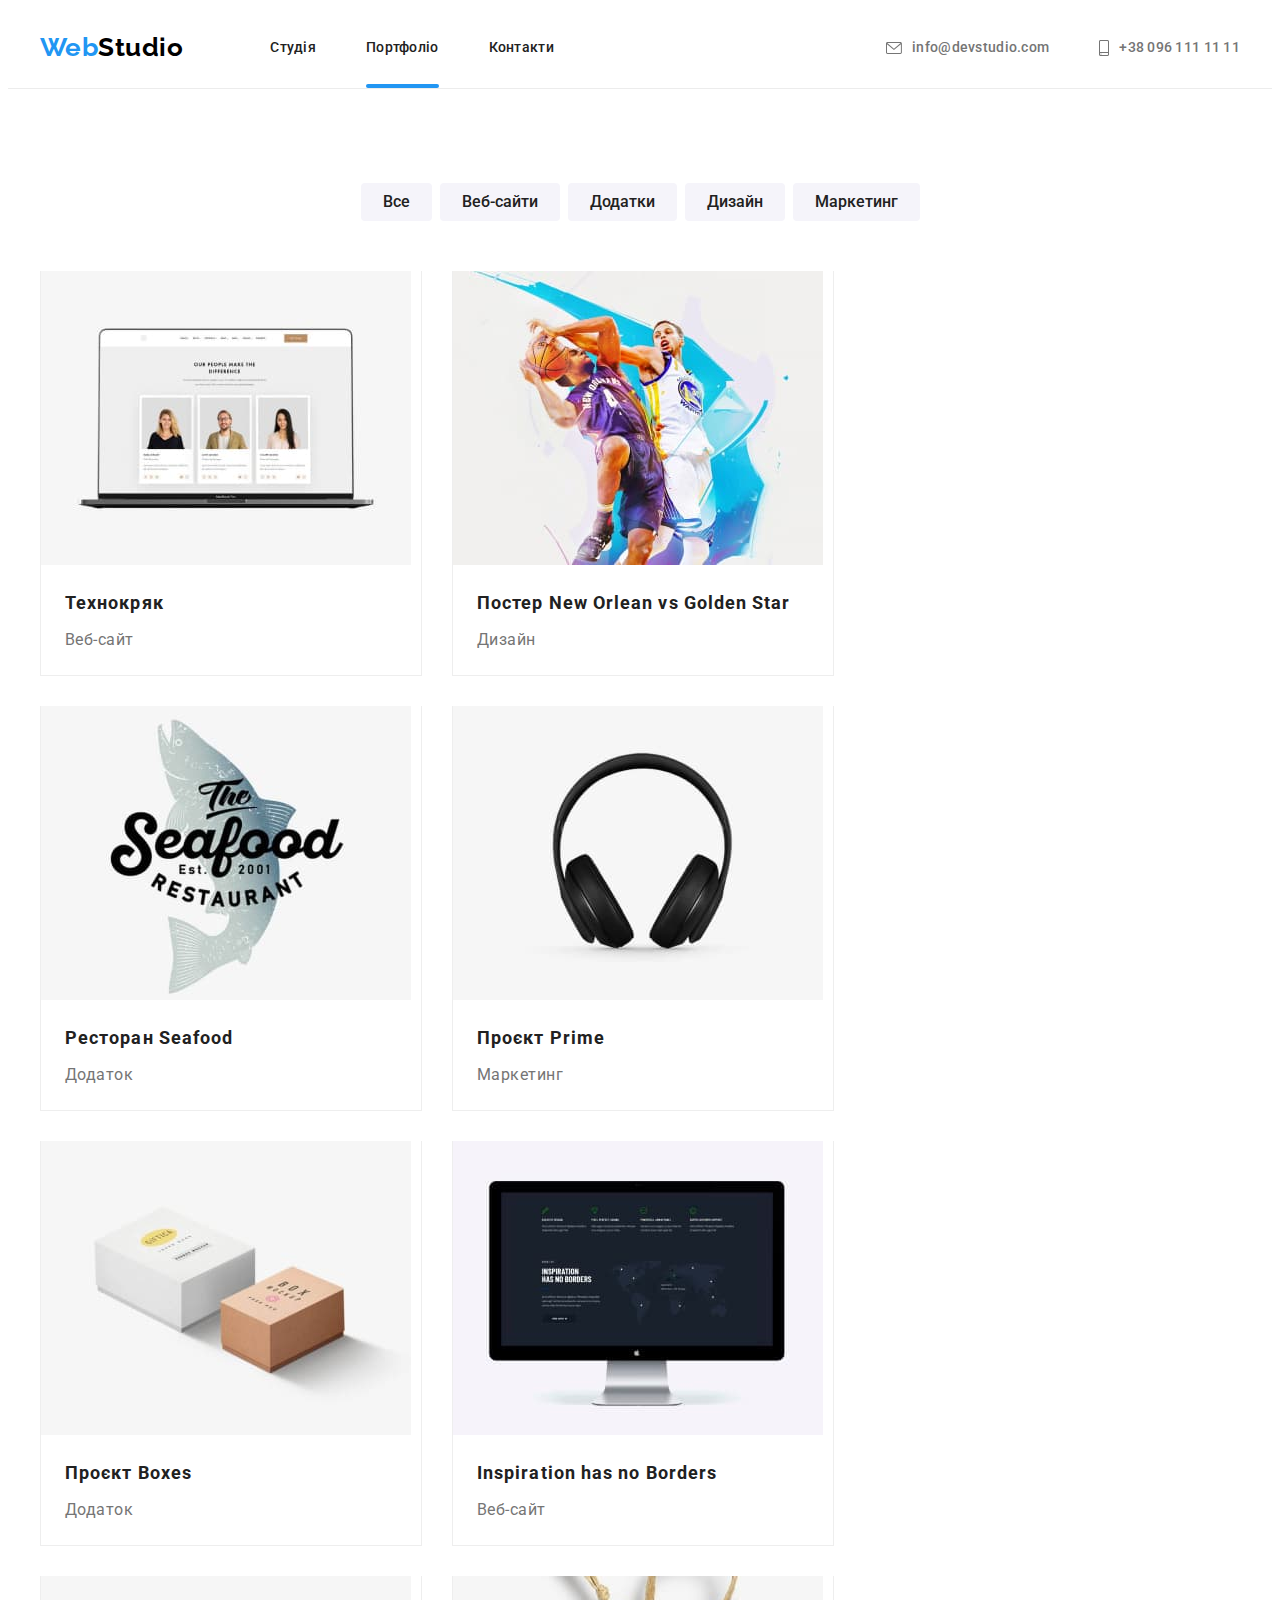
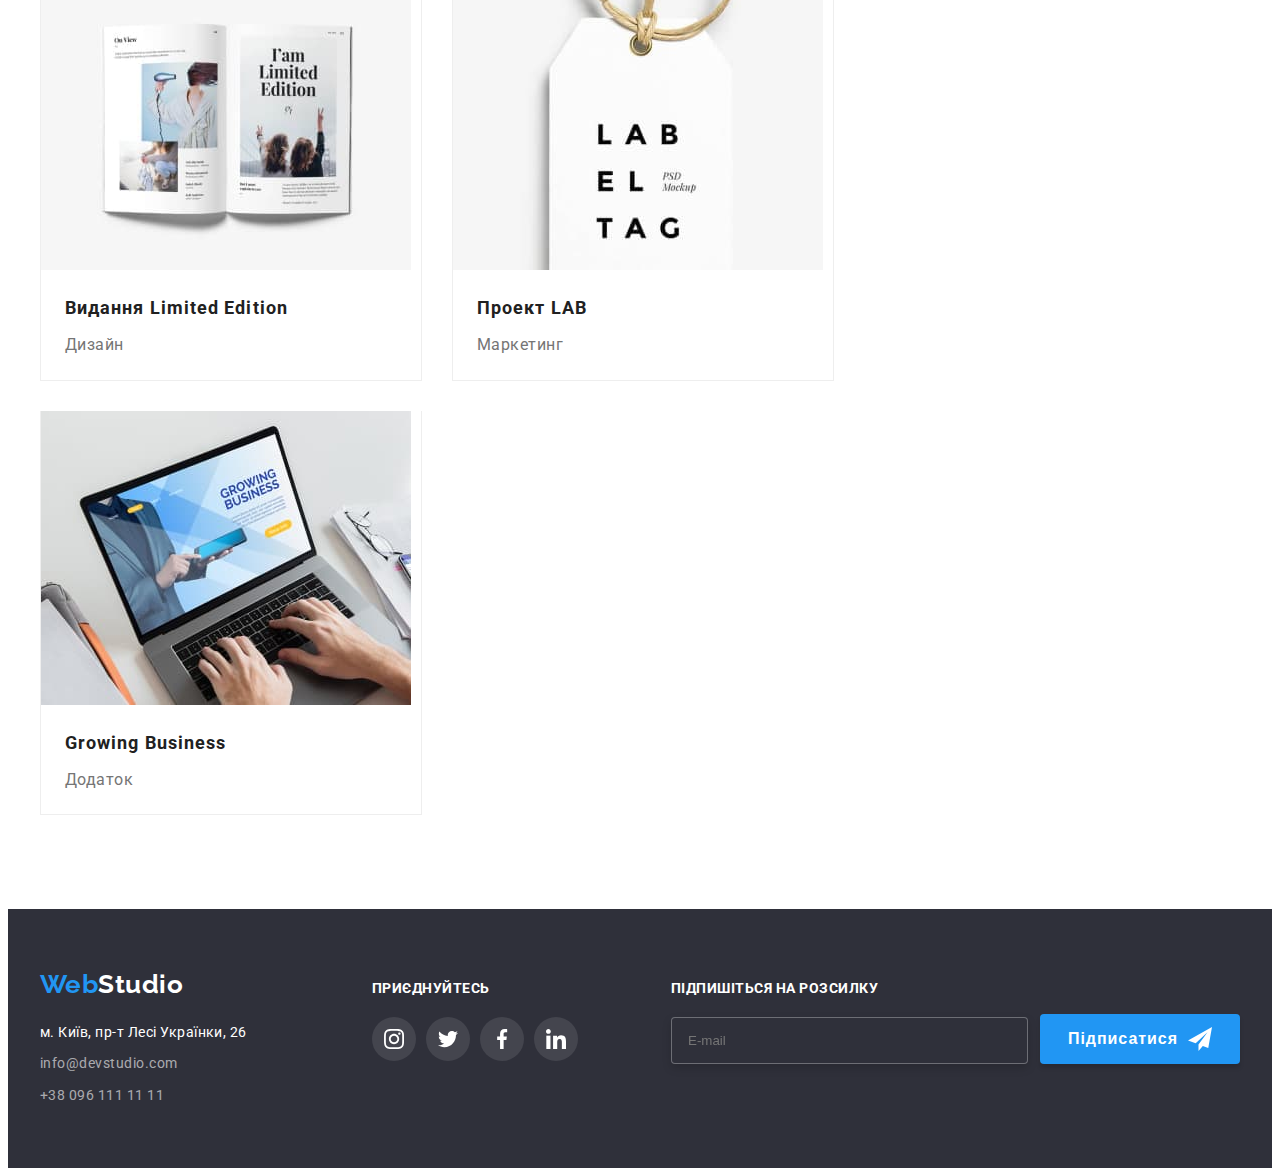
==== commit 7918dd7e: "fin" ====
--- a/portfolio.html
+++ b/portfolio.html
@@ -77,16 +77,28 @@
                 <li class="card-list__item">
                     <a href="#" class="card-list__link">
                         <div class="wrapper">
-                            <img srcset="./imges/laptop/laptop-370.jpg 370w,
-                            ./imges/laptop/laptop-354.jpg 354w,
-                            ./imges/laptop/laptop-450.jpg 450w,
-                            ./imges/laptop/laptop-740.jpg 740w,
-                            ./imges/laptop/laptop-708.jpg 708w,
-                            ./imges/laptop/laptop-900.jpg 900w
-                            "
+                            <picture>
+                                <source srcset="./imges/laptop/laptop-370.jpg 370w,
+                            ./imges/laptop/laptop-740.jpg 740w"
+                            media="(min-width: 1200px)"
+                            sizes="(min-width: 1200px) 370px, 33vw"
+                            />
+
+                            <source srcset="./imges/laptop/laptop-354.jpg 354w,
+                            ./imges/laptop/laptop-708.jpg 708w"
+                            media="(min-width: 768px)"
+                            sizes="(min-width: 768px) 354px, 50vw"
+                            />
+
+                            <source srcset="./imges/laptop/laptop-450.jpg 450w,
+                            ./imges/laptop/laptop-900.jpg 900w"
+                            media="(min-width: 480px)"
+                            sizes="(min-width: 480px) 450px ,100vw"
+                            />
+                            <img
                             src="./imges/laptop/laptop-450.jpg"
-                            sizes="(min-width: 1200px) 33vw, (min-width: 768px) 50vw,(min-width: 450px) 100vw"
                             alt="Лептоп" class="photo">
+                            </picture>
                             <div class="card-overlay">
                                 <p class="content card-overlay__content">Ресурс пропонує комплексні пропозиції з різним рівнем функціоналу та сервісів. Все це дозволить відвідувачу отримати вичерпні відомості про компанію чи приватну особу.</p>
                             </div>
@@ -100,16 +112,28 @@
                 <li class="card-list__item">
                    <a href="#" class="card-list__link">
                     <div class="wrapper">
-                        <img srcset="./imges/basketbolists/basketbolists-370.jpg 370w,
-                        ./imges/basketbolists/basketbolists-354.jpg 354w,
-                        ./imges/basketbolists/basketbolists-450.jpg 450w,
-                        ./imges/basketbolists/basketbolists-740.jpg 740w,
-                        ./imges/basketbolists/basketbolists-708.jpg 708w,
-                        ./imges/basketbolists/basketbolists-900.jpg 900w
-                        "
+                        <picture>
+                            <source srcset="./imges/basketbolists/basketbolists-370.jpg 370w,
+                            ./imges/basketbolists/basketbolists-740.jpg 740w"
+                            media="(min-width: 1200px)"
+                            sizes="(min-width: 1200px) 370px, 33vw"
+                            />
+
+                            <source srcset="./imges/basketbolists/basketbolists-354.jpg 354w,
+                            ./imges/basketbolists/basketbolists-708.jpg 708w"
+                            media="(min-width: 768px)"
+                            sizes="(min-width: 768px) 354px, 50vw"
+                            />
+
+                            <source srcset="./imges/basketbolists/basketbolists-450.jpg 450w,
+                            ./imges/basketbolists/basketbolists-900.jpg 900w"
+                            media="(min-width: 480px)"
+                            sizes="(min-width: 480px) 450px ,100vw"
+                            />
+                        <img 
                         src="./imges/basketbolists/basketbolists-450.jpg"
-                        sizes="(min-width: 1200px) 33vw, (min-width: 768px) 50vw,(min-width: 450px) 100vw"
                         alt="Баскетболісти" class="photo">
+                        </picture>
                         <div class="card-overlay">
                             <p class="content card-overlay__content">Ресурс пропонує комплексні пропозиції з різним рівнем функціоналу та сервісів. Все це дозволить відвідувачу отримати вичерпні відомості про компанію чи приватну особу.</p>
                         </div>
@@ -123,16 +147,28 @@
                 <li class="card-list__item">
                     <a href="#" class="card-list__link">
                         <div class="wrapper">
-                        <img srcset="./imges/brendlogo/brendlogo-370.jpg 370w,
-                        ./imges/brendlogo/brendlogo-354.jpg 354w,
-                        ./imges/brendlogo/brendlogo-450.jpg 450w,
-                        ./imges/brendlogo/brendlogo-740.jpg 740w,
-                        ./imges/brendlogo/brendlogo-708.jpg 708w,
-                        ./imges/brendlogo/brendlogo-900.jpg 900w
-                        "
-                        src="./imges/brendlogo/brendlogo-450.jpg"
-                        sizes="(min-width: 1200px) 33vw, (min-width: 768px) 50vw,(min-width: 450px) 100vw"
-                        alt="Логотип ресторану Seafood" class="photo">
+                            <picture>
+                                <source srcset="./imges/brendlogo/brendlogo-370.jpg 370w,
+                                ./imges/brendlogo/brendlogo-740.jpg 740w"
+                                media="(min-width: 1200px)"
+                                sizes="(min-width: 1200px) 370px, 33vw"
+                                />
+    
+                                <source srcset="./imges/brendlogo/brendlogo-354.jpg 354w,
+                                ./imges/brendlogo/brendlogo-708.jpg 708w"
+                                media="(min-width: 768px)"
+                                sizes="(min-width: 768px) 354px, 50vw"
+                                />
+    
+                                <source srcset="./imges/brendlogo/brendlogo-450.jpg 450w,
+                                ./imges/brendlogo/brendlogo-900.jpg 900w"
+                                media="(min-width: 480px)"
+                                sizes="(min-width: 480px) 450px ,100vw"
+                                />
+                            <img 
+                            src="./imges/brendlogo/brendlogo-450.jpg"
+                            alt="Логотип ресторану Seafood" class="photo">
+                        </picture>
                         <div class="card-overlay">
                             <p class="content card-overlay__content">Ресурс пропонує комплексні пропозиції з різним рівнем функціоналу та сервісів. Все це дозволить відвідувачу отримати вичерпні відомості про компанію чи приватну особу.</p>
                         </div>
@@ -146,16 +182,28 @@
                 <li class="card-list__item">
                     <a href="#" class="card-list__link">
                         <div class="wrapper">
-                        <img srcset="./imges/headphones/headphones-370.jpg 370w,
-                        ./imges/headphones/headphones-354.jpg 354w,
-                        ./imges/headphones/headphones-450.jpg 450w,
-                        ./imges/headphones/headphones-740.jpg 740w,
-                        ./imges/headphones/headphones-708.jpg 708w,
-                        ./imges/headphones/headphones-900.jpg 900w
-                        "
+                            <picture>
+                                <source srcset="./imges/headphones/headphones-370.jpg 370w,
+                            ./imges/headphones/headphones-740.jpg 740w"
+                            media="(min-width: 1200px)"
+                            sizes="(min-width: 1200px) 370px, 33vw"
+                            />
+
+                            <source srcset="./imges/headphones/headphones-354.jpg 354w,
+                            ./imges/headphones/headphones-708.jpg 708w"
+                            media="(min-width: 768px)"
+                            sizes="(min-width: 768px) 354px, 50vw"
+                            />
+
+                            <source srcset="./imges/headphones/headphones-450.jpg 450w,
+                            ./imges/headphones/headphones-900.jpg 900w"
+                            media="(min-width: 480px)"
+                            sizes="(min-width: 480px) 450px ,100vw"
+                            />
+                        <img
                         src="./imges/headphones/headphones-450.jpg"
-                        sizes="(min-width: 1200px) 33vw, (min-width: 768px) 50vw,(min-width: 450px) 100vw"
                         alt="Навушники" class="photo">
+                            </picture>
                         <div class="card-overlay">
                             <p class="content card-overlay__content">Ресурс пропонує комплексні пропозиції з різним рівнем функціоналу та сервісів. Все це дозволить відвідувачу отримати вичерпні відомості про компанію чи приватну особу.</p>
                         </div>
@@ -169,16 +217,28 @@
                 <li class="card-list__item">
                     <a href="#" class="card-list__link">
                             <div class="wrapper">
-                                <img srcset="./imges/boxes/boxes-370.jpg 370w,
-                                ./imges/boxes/boxes-354.jpg 354w,
-                                ./imges/boxes/boxes-450.jpg 450w,
-                                ./imges/boxes/boxes-740.jpg 740w,
-                                ./imges/boxes/boxes-708.jpg 708w,
-                                ./imges/boxes/boxes-900.jpg 900w
-                                "
+                                <picture>
+                                    <source srcset="./imges/boxes/boxes-370.jpg 370w,
+                            ./imges/boxes/boxes-740.jpg 740w"
+                            media="(min-width: 1200px)"
+                            sizes="(min-width: 1200px) 370px, 33vw"
+                            />
+
+                            <source srcset="./imges/boxes/boxes-354.jpg 354w,
+                            ./imges/boxes/boxes-708.jpg 708w"
+                            media="(min-width: 768px)"
+                            sizes="(min-width: 768px) 354px, 50vw"
+                            />
+
+                            <source srcset="./imges/boxes/boxes-450.jpg 450w,
+                            ./imges/boxes/boxes-900.jpg 900w"
+                            media="(min-width: 480px)"
+                            sizes="(min-width: 480px) 450px ,100vw"
+                            />
+                                <img 
                                 src="./imges/boxes/boxes-450.jpg"
-                                sizes="(min-width: 1200px) 33vw, (min-width: 768px) 50vw,(min-width: 450px) 100vw"
                                 alt="Коробки" class="photo">
+                                </picture>
                                     <div class="card-overlay">
                                         <p class="content card-overlay__content">Ресурс пропонує комплексні пропозиції з різним рівнем функціоналу та сервісів. Все це дозволить відвідувачу отримати вичерпні відомості про компанію чи приватну особу.</p>
                                     </div>
@@ -192,16 +252,28 @@
                 <li class="card-list__item">
                     <a href="#" class="card-list__link">
                         <div class="wrapper">
-                        <img srcset="./imges/monitor/monitor-370.jpg 370w,
-                        ./imges/monitor/monitor-354.jpg 354w,
-                        ./imges/monitor/monitor-450.jpg 450w,
-                        ./imges/monitor/monitor-740.jpg 740w,
-                        ./imges/monitor/monitor-708.jpg 708w,
-                        ./imges/monitor/monitor-900.jpg 900w
-                        "
+                            <picture>
+                                <source srcset="./imges/monitor/monitor-370.jpg 370w,
+                            ./imges/monitor/monitor-740.jpg 740w"
+                            media="(min-width: 1200px)"
+                            sizes="(min-width: 1200px) 370px, 33vw"
+                            />
+
+                            <source srcset="./imges/monitor/monitor-354.jpg 354w,
+                            ./imges/monitor/monitor-708.jpg 708w"
+                            media="(min-width: 768px)"
+                            sizes="(min-width: 768px) 354px, 50vw"
+                            />
+
+                            <source srcset="./imges/monitor/monitor-450.jpg 450w,
+                            ./imges/monitor/monitor-900.jpg 900w"
+                            media="(min-width: 480px)"
+                            sizes="(min-width: 480px) 450px ,100vw"
+                            />
+                        <img 
                         src="./imges/monitor/monitor-450.jpg"
-                        sizes="(min-width: 1200px) 33vw, (min-width: 768px) 50vw,(min-width: 450px) 100vw"
                         alt="Монітор" class="photo">
+                            </picture>
                         <div class="card-overlay">
                             <p class="content card-overlay__content">Ресурс пропонує комплексні пропозиції з різним рівнем функціоналу та сервісів. Все це дозволить відвідувачу отримати вичерпні відомості про компанію чи приватну особу.</p>
                         </div>
@@ -215,16 +287,28 @@
                 <li class="card-list__item">
                     <a href="#" class="card-list__link">
                         <div class="wrapper">
-                        <img srcset="./imges/magazine/magazine-370.jpg 370w,
-                        ./imges/magazine/magazine-354.jpg 354w,
-                        ./imges/magazine/magazine-450.jpg 450w,
-                        ./imges/magazine/magazine-740.jpg 740w,
-                        ./imges/magazine/magazine-708.jpg 708w,
-                        ./imges/magazine/magazine-900.jpg 900w
-                        "
+                            <picture>
+                                <source srcset="./imges/magazine/magazine-370.jpg 370w,
+                            ./imges/magazine/magazine-740.jpg 740w"
+                            media="(min-width: 1200px)"
+                            sizes="(min-width: 1200px) 370px, 33vw"
+                            />
+
+                            <source srcset="./imges/magazine/magazine-354.jpg 354w,
+                            ./imges/magazine/magazine-708.jpg 708w"
+                            media="(min-width: 768px)"
+                            sizes="(min-width: 768px) 354px, 50vw"
+                            />
+
+                            <source srcset="./imges/magazine/magazine-450.jpg 450w,
+                            ./imges/magazine/magazine-900.jpg 900w"
+                            media="(min-width: 480px)"
+                            sizes="(min-width: 480px) 450px ,100vw"
+                            />
+                        <img 
                         src="./imges/magazine/magazine-450.jpg"
-                        sizes="(min-width: 1200px) 33vw, (min-width: 768px) 50vw,(min-width: 450px) 100vw"
                         alt="Журнал" class="photo">
+                            </picture>
                         <div class="card-overlay">
                             <p class="content card-overlay__content">Ресурс пропонує комплексні пропозиції з різним рівнем функціоналу та сервісів. Все це дозволить відвідувачу отримати вичерпні відомості про компанію чи приватну особу.</p>
                         </div>
@@ -239,17 +323,26 @@
                     <a href="#" class="card-list__link">
                         <div class="wrapper">
                         <picture>
+                            <source srcset="./imges/tag/tag-370.jpg 370w,
+                            ./imges/tag/tag-740.jpg 740w"
+                            media="(min-width: 1200px)"
+                            sizes="(min-width: 1200px) 370px, 33vw"
+                            />
+
+                            <source srcset="./imges/tag/tag-354.jpg 354w,
+                            ./imges/tag/tag-708.jpg 708w"
+                            media="(min-width: 768px)"
+                            sizes="(min-width: 768px) 354px, 50vw"
+                            />
+
                             <source srcset="./imges/tag/tag-450.jpg 450w,
                             ./imges/tag/tag-900.jpg 900w"
-                            media="(max-width: 767px)"/>
-                            <source srcset="./imges/tag/tag-354.jpg 354w,
-                            ./imges/tag/tag-708.jpg 708w"
-                            media="(min-width: 768px)">
-                            <source srcset="./imges/tag/tag-370.jpg 370w,
-                            ./imges/tag/tag-740.jpg 740w"
-                            media="(min-width 1200px)">
+                            media="(min-width: 480px)"
+                            sizes="(min-width: 480px) 450px ,100vw"
+                            />
+                            
+                            
                             <img src="./imges/tag/tag-450.jpg"
-                            sizes="(min-width: 1200px) 33vw, (min-width: 768px) 50vw,(min-width: 450px) 100vw"
                             alt="Бірка лейблу" class="photo">
                         </picture>
                             
@@ -266,15 +359,27 @@
                 <li class="card-list__item">
                     <a href="#" class="card-list__link">
                         <div class="wrapper">
-                        <img srcset="./imges/laptop/laptop-370.jpg 370w,
-                        ./imges/laptop/laptop-354.jpg 354w,
-                        ./imges/laptop/laptop-450.jpg 450w,
-                        ./imges/laptop/laptop-740.jpg 740w,
-                        ./imges/laptop/laptop-708.jpg 708w,
-                        ./imges/laptop/laptop-900.jpg 900w
-                        "
-                        src="./imges/laptop/laptop-450.jpg"
-                        sizes="(min-width: 1200px) 33vw, (min-width: 768px) 50vw,(min-width: 450px) 100vw" src="./imges/working.jpg" alt="Робота на ноутбуці" class="photo">
+                            <picture>
+                                <source srcset="./imges/working/working-370.jpg 370w,
+                            ./imges/working/working-740.jpg 740w"
+                            media="(min-width: 1200px)"
+                            sizes="(min-width: 1200px) 370px, 33vw"
+                            />
+
+                            <source srcset="./imges/working/working-354.jpg 354w,
+                            ./imges/working/working-708.jpg 708w"
+                            media="(min-width: 768px)"
+                            sizes="(min-width: 768px) 354px, 50vw"
+                            />
+
+                            <source srcset="./imges/working/working-450.jpg 450w,
+                            ./imges/working/working-900.jpg 900w"
+                            media="(min-width: 480px)"
+                            sizes="(min-width: 480px) 450px ,100vw"
+                            />
+                        <img src="./imges/working/working-450.jpg"
+                        alt="Робота на ноутбуці" class="photo">
+                            </picture>
                         <div class="card-overlay">
                             <p class="content card-overlay__content">Ресурс пропонує комплексні пропозиції з різним рівнем функціоналу та сервісів. Все це дозволить відвідувачу отримати вичерпні відомості про компанію чи приватну особу.</p>
                         </div>
--- a/css/main.min.css
+++ b/css/main.min.css
@@ -1 +1 @@
-.visually-hidden{position:absolute;white-space:nowrap;width:1px;height:1px;overflow:hidden;border:0;padding:0;clip:rect(0 0 0 0);-webkit-clip-path:inset(50%);clip-path:inset(50%);margin:-1px}body{color:#212121;font-family:"Roboto",sans-serif;letter-spacing:.03em;background-color:#fff}ul{list-style:none;margin:0;padding:0}a{text-decoration:none}h1,h2,h3,h4,h5,h6,p{margin:0;padding:0}img{display:block;max-width:100%;height:auto}.bordered-header{border-bottom:1px solid #ececec}.header__conteiner{display:-webkit-box;display:-ms-flexbox;display:flex;min-height:60px;-webkit-box-align:center;-ms-flex-align:center;align-items:center;-webkit-box-pack:justify;-ms-flex-pack:justify;justify-content:space-between}.menu{display:contents;padding:0;margin:0;list-style:none}.menu-toggle{height:40px;width:40px;display:-webkit-box;display:-ms-flexbox;display:flex;-webkit-box-align:center;-ms-flex-align:center;align-items:center;-webkit-box-pack:center;-ms-flex-pack:center;justify-content:center;margin:0;padding:0;background-color:rgba(0,0,0,0);cursor:pointer;border:none;outline:none}.menu-container .menu-toggle{position:absolute;top:10px;right:15px;display:-webkit-box;display:-ms-flexbox;display:flex;-webkit-box-pack:center;-ms-flex-pack:center;justify-content:center;-webkit-box-align:center;-ms-flex-align:center;align-items:center;fill:#212121}.menu-container{position:fixed;top:0;left:0;width:100vw;height:100vh;padding-left:40px;padding-right:40px;padding-top:48px;padding-bottom:48px;background-color:#fff;z-index:999;-webkit-transform:translateX(100%);transform:translateX(100%);-webkit-transition:-webkit-transform 250ms cubic-bezier(0.4, 0, 0.2, 1);transition:-webkit-transform 250ms cubic-bezier(0.4, 0, 0.2, 1);transition:transform 250ms cubic-bezier(0.4, 0, 0.2, 1);transition:transform 250ms cubic-bezier(0.4, 0, 0.2, 1), -webkit-transform 250ms cubic-bezier(0.4, 0, 0.2, 1)}.menu-container.is-open{-webkit-transform:translateX(0);transform:translateX(0)}.js-open-menu__icon{fill:#212121}.menu-toggle__icon{-webkit-transition:fill 250ms cubic-bezier(0.4, 0, 0.2, 1);transition:fill 250ms cubic-bezier(0.4, 0, 0.2, 1)}.menu-toggle__icon:focus,.menu-toggle__icon:hover{fill:#2196f3}.mobile-menu{display:-webkit-box;display:-ms-flexbox;display:flex;-webkit-box-orient:vertical;-webkit-box-direction:normal;-ms-flex-direction:column;flex-direction:column;padding:0;margin:0;list-style:none}.mob-navigation{display:-webkit-box;display:-ms-flexbox;display:flex;-webkit-box-flex:1;-ms-flex-positive:1;flex-grow:1;-webkit-box-orient:vertical;-webkit-box-direction:normal;-ms-flex-direction:column;flex-direction:column;font-style:normal;font-weight:500}.mob-navigation__link{display:block;font-size:40px;line-height:1.17;letter-spacing:.02em;color:#212121;-webkit-transition:color 250ms cubic-bezier(0.4, 0, 0.2, 1);transition:color 250ms cubic-bezier(0.4, 0, 0.2, 1)}.mob-navigation__link:focus,.mob-navigation__link:hover{color:#2196f3}.mob-navigation__item:not(:last-child){margin-bottom:32px}.mob-link-box{display:-webkit-box;display:-ms-flexbox;display:flex;-webkit-box-orient:vertical;-webkit-box-direction:normal;-ms-flex-direction:column;flex-direction:column;margin-top:50%}.mob-contacts{display:-webkit-box;display:-ms-flexbox;display:flex;-webkit-box-orient:vertical;-webkit-box-direction:normal;-ms-flex-direction:column;flex-direction:column}.mob-contacts__item:not(:last-child){margin-bottom:32px}.mob-contacts__link{font-weight:500;font-size:24px;line-height:1.16;letter-spacing:.02em;white-space:nowrap;color:#757575}.mob-contacts__link--first{font-weight:500;font-size:34px;line-height:1.17;white-space:nowrap;color:#2196f3}.follow-links-list{display:-webkit-box;display:-ms-flexbox;display:flex;margin-top:64px;-webkit-box-align:center;-ms-flex-align:center;align-items:center}.follow-links-list__item{display:-webkit-box;display:-ms-flexbox;display:flex;-ms-flex-preferred-size:calc((100% - 120px)/4);flex-basis:calc((100% - 120px)/4)}.follow-links-list__item:not(:last-child){margin-right:10px}.follow-links-list__item:not(:last-child)::after{content:"";display:block;margin-left:8px;width:1px;background-color:rgba(33,33,33,.2)}.follow-links-list__link{display:block;font-weight:500;font-size:18px;line-height:1.22;letter-spacing:.02em;color:#2196f3;white-space:nowrap}@media screen and (min-width: 768px){.menu-toggle{display:none}.nav-menu{display:-webkit-box;display:-ms-flexbox;display:flex}.header__logo{margin-right:87px}.navigation,.contacts{display:-webkit-box;display:-ms-flexbox;display:flex}.contacts{margin-left:auto;-webkit-box-orient:vertical;-webkit-box-direction:normal;-ms-flex-direction:column;flex-direction:column;margin-top:0;-webkit-box-pack:center;-ms-flex-pack:center;justify-content:center}.contacts__item:not(:last-child){margin-bottom:10px}.navigation__item{position:relative;margin-bottom:0}}.navigation__item:not(:last-child){margin-right:50px}.navigation__link{display:block;padding-top:32px;padding-bottom:32px;font-weight:500;font-size:14px;line-height:1.14;letter-spacing:.02em;color:#212121;-webkit-transition:color 250ms cubic-bezier(0.4, 0, 0.2, 1);transition:color 250ms cubic-bezier(0.4, 0, 0.2, 1)}.navigation__link::after{position:absolute;content:"";display:block;width:100%;height:4px;border-radius:2px;left:0;bottom:0;opacity:0;background-color:#2196f3}.navigation__link--current::after{content:"";display:block;opacity:1}.navigation__link:focus,.navigation__link:hover{color:#2196f3}.contacts__link{display:-webkit-box;display:-ms-flexbox;display:flex;-webkit-box-align:center;-ms-flex-align:center;align-items:center;font-weight:500;font-size:14px;line-height:1.14;letter-spacing:.02em;color:#757575;fill:#757575;-webkit-transition:color 250ms cubic-bezier(0.4, 0, 0.2, 1),fill 250ms cubic-bezier(0.4, 0, 0.2, 1);transition:color 250ms cubic-bezier(0.4, 0, 0.2, 1),fill 250ms cubic-bezier(0.4, 0, 0.2, 1)}.contacts__link:focus,.contacts__link:hover{color:#2196f3;fill:#2196f3}.contacts__icon{margin-right:10px}@media(max-width: 767px){.menu{display:none}}@media screen and (min-width: 1200px){.contacts{-webkit-box-orient:horizontal;-webkit-box-direction:normal;-ms-flex-direction:row;flex-direction:row}.contacts__item{margin-bottom:0px}.contacts__item:not(:last-child){margin-right:50px;margin-bottom:0}.contacts__link{padding-top:32px;padding-bottom:32px}}.logo{display:-webkit-box;display:-ms-flexbox;display:flex;font-family:"Raleway",sans-serif;font-style:normal;font-weight:700;font-size:24px;line-height:1.16;color:#000}.logo__accent{font-family:"Raleway",sans-serif;font-style:normal;font-weight:700;font-size:24px;line-height:1.16;color:#2196f3}@media screen and (min-width: 1200px){.logo{font-size:26px;line-height:1.2}.logo__accent{font-size:26px;line-height:1.2}}.title{font-weight:700;font-size:28px;line-height:1.17;text-align:center;color:#212121;margin-bottom:30px}@media screen and (min-width: 1200px){.title{font-size:36px;line-height:1.16;margin-bottom:50px}}.conteiner{-webkit-box-align:center;-ms-flex-align:center;align-items:center;width:480px;margin-right:auto;margin-left:auto;padding-left:15px;padding-right:15px}@media screen and (min-width: 768px){.conteiner{width:768px}}@media screen and (min-width: 1200px){.conteiner{width:1200px}}.section{padding-top:60px;padding-bottom:60px}.section--different-background{background-color:#f5f4fa}.section--no-padding-top{display:none}@media screen and (min-width: 1200px){.section{padding-top:94px;padding-bottom:94px}.section--no-padding-top{display:contents;padding-top:0}}.hero{background-color:#c4c4c4;text-align:center;max-width:1600px;height:100%;padding-top:118px;padding-bottom:118px;margin-left:auto;margin-right:auto;background-image:-webkit-gradient(linear, left top, right top, from(rgba(47, 48, 58, 0.4)), to(rgba(47, 48, 58, 0.4))),url(../imges/herobg.jpg);background-image:linear-gradient(to right, rgba(47, 48, 58, 0.4), rgba(47, 48, 58, 0.4)),url(../imges/herobg.jpg);background-repeat:no-repeat;background-size:cover;background-position:center}.hero-box{max-width:360px;margin-left:auto;margin-right:auto}.hero-box__title{margin-bottom:30px;font-weight:900;font-size:26px;line-height:1.61;text-align:center;letter-spacing:.06em;text-transform:uppercase;color:#fff}@media screen and (max-width: 479px){.hero-box__title{font-size:21px}}.hero-box__button{font-family:inherit;font-weight:700;font-size:16px;line-height:1.9;letter-spacing:.06em;width:200px;height:50px;border:0em;border-radius:4px;color:#fff;background:#2196f3;cursor:pointer;-webkit-transition:background 250ms cubic-bezier(0.4, 0, 0.2, 1),-webkit-box-shadow 250 ms cubic-bezier(0.4, 0, 0.2, 1);transition:background 250ms cubic-bezier(0.4, 0, 0.2, 1),-webkit-box-shadow 250 ms cubic-bezier(0.4, 0, 0.2, 1);transition:background 250ms cubic-bezier(0.4, 0, 0.2, 1),box-shadow 250 ms cubic-bezier(0.4, 0, 0.2, 1);transition:background 250ms cubic-bezier(0.4, 0, 0.2, 1),box-shadow 250 ms cubic-bezier(0.4, 0, 0.2, 1),-webkit-box-shadow 250 ms cubic-bezier(0.4, 0, 0.2, 1)}.hero-box__button:hover,.hero-box__button:focus{background:#188ce8;-webkit-box-shadow:0px 4px 4px rgba(0,0,0,.15);box-shadow:0px 4px 4px rgba(0,0,0,.15)}@media screen and (min-width: 1200px){.hero{padding-top:200px;padding-bottom:200px}.hero-box__title{font-size:44px;line-height:1.36}.hero-box{max-width:696px}}@media screen and (min-width: 786px){.hero{min-width:768px}}.principles__item:not(:last-child){margin-bottom:30px}.principles__thumb{display:-webkit-box;display:-ms-flexbox;display:flex;background-color:#f5f4fa;border-radius:4px;min-width:270px;min-height:120px;margin-bottom:30px;-webkit-box-pack:center;-ms-flex-pack:center;justify-content:center;-webkit-box-align:center;-ms-flex-align:center;align-items:center}.principles__title{margin-bottom:10px;font-weight:700;font-size:14px;line-height:1.14;text-align:center;text-transform:uppercase;color:#212121}.principles__content{font-weight:400;font-size:14px;line-height:1.7;color:#757575}@media screen and (min-width: 768px){.principles{display:-webkit-box;display:-ms-flexbox;display:flex;-ms-flex-wrap:wrap;flex-wrap:wrap;-webkit-box-pack:center;-ms-flex-pack:center;justify-content:center;gap:30px}.principles__title{text-align:start}.principles__item{-ms-flex-preferred-size:calc((100% - 30px)/2);flex-basis:calc((100% - 30px)/2)}.principles__item:not(:last-child){margin-bottom:0px}}@media screen and (min-width: 1200px){.principles{-webkit-box-pack:start;-ms-flex-pack:start;justify-content:start}.principles__item{-ms-flex-preferred-size:calc((100% - 90px)/4);flex-basis:calc((100% - 90px)/4)}}.work-list{display:-webkit-box;display:-ms-flexbox;display:flex;-webkit-box-pack:center;-ms-flex-pack:center;justify-content:center}.work-list__thumb{position:relative}.work-list__item:not(:last-child){margin-right:30px}.work-list__overlay{position:absolute;width:100%;height:70px;bottom:0%;left:0%;display:-webkit-box;display:-ms-flexbox;display:flex;-webkit-box-pack:center;-ms-flex-pack:center;justify-content:center;-webkit-box-align:center;-ms-flex-align:center;align-items:center;background-color:rgba(47,48,58,.8)}.work-list__title{margin:0;font-weight:700;font-size:14px;line-height:1.14;text-align:center;text-transform:uppercase;color:#fff}.team-list__item{background-color:#fff;-webkit-box-shadow:0px 1px 3px rgba(0,0,0,.12),0px 1px 1px rgba(0,0,0,.14),0px 2px 1px rgba(0,0,0,.2);box-shadow:0px 1px 3px rgba(0,0,0,.12),0px 1px 1px rgba(0,0,0,.14),0px 2px 1px rgba(0,0,0,.2);border-radius:0px 0px 4px 4px}.team-list__item:not(:last-child){margin-bottom:30px}.content-box{padding-top:30px;padding-bottom:30px;padding-left:32px;padding-right:32px}.content-box__title{margin-bottom:10px;font-weight:500;font-size:16px;line-height:1.18;text-align:center;color:#212121}.content-box__content{font-weight:400;font-size:16px;line-height:1.18;text-align:center;color:#757575;margin-bottom:16px}.social-list{display:-webkit-box;display:-ms-flexbox;display:flex;-webkit-box-align:center;-ms-flex-align:center;align-items:center;-webkit-box-pack:center;-ms-flex-pack:center;justify-content:center}.social-list__link{display:-webkit-box;display:-ms-flexbox;display:flex;-webkit-box-pack:center;-ms-flex-pack:center;justify-content:center;-webkit-box-align:center;-ms-flex-align:center;align-items:center;width:44px;height:44px;fill:#afb1b8;background-color:#fff;border-radius:50%;-webkit-transition:background-color 250ms cubic-bezier(0.4, 0, 0.2, 1),fill 250ms cubic-bezier(0.4, 0, 0.2, 1);transition:background-color 250ms cubic-bezier(0.4, 0, 0.2, 1),fill 250ms cubic-bezier(0.4, 0, 0.2, 1)}.social-list__link:hover,.social-list__link:focus{fill:#fff;background-color:#2196f3}.social-list__item:not(:last-child){margin-right:10px}@media screen and (min-width: 768px){.team-list{display:-webkit-box;display:-ms-flexbox;display:flex;-ms-flex-wrap:wrap;flex-wrap:wrap;gap:30px;-webkit-box-pack:center;-ms-flex-pack:center;justify-content:center}.team-list__item{-ms-flex-preferred-size:calc((100% - 30px)/2);flex-basis:calc((100% - 30px)/2)}.team-list__item:not(:last-child){margin-bottom:0}}@media screen and (min-width: 1200px){.team-list__item{-ms-flex-preferred-size:calc((100% - 120px)/4);flex-basis:calc((100% - 120px)/4)}}.clients-list{display:-webkit-box;display:-ms-flexbox;display:flex;-ms-flex-wrap:wrap;flex-wrap:wrap;-webkit-box-pack:center;-ms-flex-pack:center;justify-content:center;gap:30px}.clients-list__link{display:-webkit-box;display:-ms-flexbox;display:flex;-webkit-box-pack:center;-ms-flex-pack:center;justify-content:center;-webkit-box-align:center;-ms-flex-align:center;align-items:center;max-width:210px;height:92px;fill:#afb1b8;background-color:#fff;border:1px solid #afb1b8;border-radius:4px;-webkit-transition:fill 250ms cubic-bezier(0.4, 0, 0.2, 1),border-color 250ms cubic-bezier(0.4, 0, 0.2, 1);transition:fill 250ms cubic-bezier(0.4, 0, 0.2, 1),border-color 250ms cubic-bezier(0.4, 0, 0.2, 1)}.clients-list__link:hover,.clients-list__link:focus{fill:#2196f3;border-color:#2196f3}.clients-list__item{-ms-flex-preferred-size:calc((100% - 30px)/2);flex-basis:calc((100% - 30px)/2)}@media screen and (min-width: 768px){.clients-list__item{-ms-flex-preferred-size:calc((100% - 60px)/3);flex-basis:calc((100% - 60px)/3)}.clients-list__link{width:226px}}@media screen and (min-width: 1200px){.clients-list__item{-ms-flex-preferred-size:calc((100% - 150px)/6);flex-basis:calc((100% - 150px)/6)}.clients-list__link{width:170px}.clients-list{-ms-flex-wrap:nowrap;flex-wrap:nowrap;gap:30px}}.footer{background-color:#2f303a;padding-top:60px;padding-bottom:60px}.footer__logo{-webkit-box-pack:center;-ms-flex-pack:center;justify-content:center;color:#fff;margin-bottom:20px}.address-list{text-align:center;margin-bottom:60px}.address-list__item:not(:last-child){margin-bottom:8px}.address-list__link{font-style:normal;font-weight:400;font-size:14px;line-height:1.7}.address-list__link--map{color:#fff;-webkit-transition:color 250ms cubic-bezier(0.4, 0, 0.2, 1);transition:color 250ms cubic-bezier(0.4, 0, 0.2, 1)}.address-list__link--map:hover,.address-list__link--map:focus{color:#2196f3}.address-list__link--contact{color:rgba(255,255,255,.6);-webkit-transition:color 250ms cubic-bezier(0.4, 0, 0.2, 1);transition:color 250ms cubic-bezier(0.4, 0, 0.2, 1)}.address-list__link--contact:hover,.address-list__link--contact:focus{color:#2196f3}.social-linkbox{display:-webkit-box;display:-ms-flexbox;display:flex;-webkit-box-orient:vertical;-webkit-box-direction:normal;-ms-flex-direction:column;flex-direction:column;margin-bottom:60px}.social-linkbox__title{font-weight:700;font-size:14px;line-height:1.14;text-align:center;text-transform:uppercase;margin-bottom:20px;color:#fff}.social-invers{display:-webkit-box;display:-ms-flexbox;display:flex;-webkit-box-pack:center;-ms-flex-pack:center;justify-content:center}.social-invers__item:not(:last-child){margin-right:10px}.social-invers__link{display:-webkit-box;display:-ms-flexbox;display:flex;-webkit-box-pack:center;-ms-flex-pack:center;justify-content:center;-webkit-box-align:center;-ms-flex-align:center;align-items:center;width:44px;height:44px;fill:#fff;background-color:rgba(255,255,255,.1);border-radius:50%;-webkit-transition:background-color 250ms cubic-bezier(0.4, 0, 0.2, 1);transition:background-color 250ms cubic-bezier(0.4, 0, 0.2, 1)}.social-invers__link:hover,.social-invers__link:focus{background-color:#2196f3}.subscribe{display:-webkit-box;display:-ms-flexbox;display:flex;-webkit-box-pack:center;-ms-flex-pack:center;justify-content:center}.subscribe-form{display:-webkit-box;display:-ms-flexbox;display:flex;-webkit-box-orient:vertical;-webkit-box-direction:normal;-ms-flex-direction:column;flex-direction:column;min-width:450px;-webkit-box-align:center;-ms-flex-align:center;align-items:center}.subscribe-form__title{font-weight:700;font-size:14px;line-height:1.14;text-transform:uppercase;color:#fff;margin-bottom:20px}.subscribe-form__input{display:block;border:1px solid rgba(255,255,255,.3);-webkit-filter:drop-shadow(0px 4px 4px rgba(0, 0, 0, 0.15));filter:drop-shadow(0px 4px 4px rgba(0, 0, 0, 0.15));border-radius:4px;background-color:#2f303a;padding:15px 16px;color:#fff}.shell{display:-webkit-box;display:-ms-flexbox;display:flex;-webkit-box-orient:vertical;-webkit-box-direction:normal;-ms-flex-direction:column;flex-direction:column;width:calc(100% - 30px);margin-bottom:20px}.shell::-webkit-input-placeholder{color:rgba(255,255,255,.6)}.shell::-moz-placeholder{color:rgba(255,255,255,.6)}.shell:-ms-input-placeholder{color:rgba(255,255,255,.6)}.shell::-ms-input-placeholder{color:rgba(255,255,255,.6)}.shell::placeholder{color:rgba(255,255,255,.6)}.button{display:-webkit-box;display:-ms-flexbox;display:flex;-webkit-box-pack:center;-ms-flex-pack:center;justify-content:center;-webkit-box-align:center;-ms-flex-align:center;align-items:center;margin-left:auto;margin-right:auto;font-weight:700;font-size:16px;line-height:1.88;letter-spacing:.06em;color:#fff;width:200px;height:50px;background:#2196f3;-webkit-box-shadow:0px 4px 4px rgba(0,0,0,.15);box-shadow:0px 4px 4px rgba(0,0,0,.15);border:rgba(0,0,0,0);border-color:#2196f3;border-radius:4px;cursor:pointer}.button__icon{margin-left:10px}@media screen and (min-width: 1200px){.footer__logo{-webkit-box-pack:start;-ms-flex-pack:start;justify-content:start}.address-list{text-align:start;margin-bottom:0px}.social-linkbox{margin-bottom:0;margin-right:93px;-webkit-box-align:start;-ms-flex-align:start;align-items:start}.subscribe-form{-webkit-box-align:end;-ms-flex-align:end;align-items:end;-webkit-box-orient:horizontal;-webkit-box-direction:normal;-ms-flex-direction:row;flex-direction:row}.subscribe-form__title{text-align:left}.bottom{display:-webkit-box;display:-ms-flexbox;display:flex;-webkit-box-align:baseline;-ms-flex-align:baseline;align-items:baseline}.address-box{-webkit-box-flex:1;-ms-flex-positive:1;flex-grow:1}.shell{width:357px;margin-bottom:0;margin-right:12px}}.button-list{display:-webkit-box;display:-ms-flexbox;display:flex;-ms-flex-wrap:wrap;flex-wrap:wrap;margin-bottom:40px;max-width:326px}@media screen and (min-width: 768px){.button-list{-webkit-box-pack:center;-ms-flex-pack:center;justify-content:center;margin-bottom:30px;max-width:100%}}@media screen and (min-width: 1200px){.button-list{margin-bottom:50px}}.button-list__button{font-family:inherit;font-weight:500;font-size:16px;line-height:1.62;text-align:center;color:#212121;padding-left:22px;padding-right:22px;padding-top:6px;padding-bottom:6px;background-color:#f5f4fa;border-radius:4px;border:0em;cursor:pointer;-webkit-transition:background-color 250ms cubic-bezier(0.4, 0, 0.2, 1),color 250ms cubic-bezier(0.4, 0, 0.2, 1),-webkit-box-shadow 250ms cubic-bezier(0.4, 0, 0.2, 1);transition:background-color 250ms cubic-bezier(0.4, 0, 0.2, 1),color 250ms cubic-bezier(0.4, 0, 0.2, 1),-webkit-box-shadow 250ms cubic-bezier(0.4, 0, 0.2, 1);transition:background-color 250ms cubic-bezier(0.4, 0, 0.2, 1),color 250ms cubic-bezier(0.4, 0, 0.2, 1),box-shadow 250ms cubic-bezier(0.4, 0, 0.2, 1);transition:background-color 250ms cubic-bezier(0.4, 0, 0.2, 1),color 250ms cubic-bezier(0.4, 0, 0.2, 1),box-shadow 250ms cubic-bezier(0.4, 0, 0.2, 1),-webkit-box-shadow 250ms cubic-bezier(0.4, 0, 0.2, 1)}.button-list__button:focus,.button-list__button:hover{background-color:#2196f3;color:#fff;-webkit-box-shadow:0px 3px 1px rgba(0,0,0,.1),0px 1px 2px rgba(0,0,0,.08),0px 2px 2px rgba(0,0,0,.12);box-shadow:0px 3px 1px rgba(0,0,0,.1),0px 1px 2px rgba(0,0,0,.08),0px 2px 2px rgba(0,0,0,.12)}.button-list__item:not(:last-child){margin-right:8px;margin-bottom:15px}@media screen and (min-width: 768px){.button-list__item:not(:last-child){margin-bottom:0px}}.card-list__item{margin-bottom:30px;border-bottom:1px solid #eee;border-left:1px solid #eee;border-right:1px solid #eee}.card-list__link{display:block;cursor:default}.card-list__link:focus,.card-list__link:hover{-webkit-box-shadow:0px 1px 1px rgba(0,0,0,.12),0px 4px 4px rgba(0,0,0,.06),1px 4px 6px rgba(0,0,0,.16);box-shadow:0px 1px 1px rgba(0,0,0,.12),0px 4px 4px rgba(0,0,0,.06),1px 4px 6px rgba(0,0,0,.16)}.card-head{padding-left:24px;padding-right:24px;padding-bottom:20px;padding-top:20px}.card-head__title{margin-bottom:4px;text-align:start;font-weight:700;font-size:18px;line-height:2;letter-spacing:.06em;color:#212121}.card-head__content{font-weight:400;font-size:16px;line-height:1.87;color:#757575}.wrapper{position:relative;overflow:hidden}@media screen and (min-width: 768px){.card-list__item{-ms-flex-preferred-size:calc((100% - 30px)/2);flex-basis:calc((100% - 30px)/2);margin-bottom:0px}.card-list{display:-webkit-box;display:-ms-flexbox;display:flex;-ms-flex-wrap:wrap;flex-wrap:wrap;gap:30px}}@media screen and (min-width: 1200px){.card-list__item{-ms-flex-preferred-size:calc((100% - 60px)/3);flex-basis:calc((100% - 60px)/3)}}.card-overlay{position:absolute;display:-webkit-box;display:-ms-flexbox;display:flex;width:100%;height:100%;top:0;left:0;-webkit-transform:translateY(101%);transform:translateY(101%);-webkit-transition:-webkit-transform 250ms cubic-bezier(0.4, 0, 0.2, 1);transition:-webkit-transform 250ms cubic-bezier(0.4, 0, 0.2, 1);transition:transform 250ms cubic-bezier(0.4, 0, 0.2, 1);transition:transform 250ms cubic-bezier(0.4, 0, 0.2, 1), -webkit-transform 250ms cubic-bezier(0.4, 0, 0.2, 1);padding-right:24px;padding-left:24px;padding-top:77px;padding-bottom:77px;background-color:rgba(33,150,243,.9)}.card-list__link:focus .card-overlay,.card-list__link:hover .card-overlay{-webkit-transform:translateY(0);transform:translateY(0)}.card-overlay__content{max-width:100%;font-weight:400;font-size:18px;line-height:1.55;color:#fff}@media screen and (min-width: 768px){.card-overlay{padding-top:49px}}@media screen and (min-width: 1200px){.card-overlay{padding-top:63px;padding-bottom:63px}}.backdrop{position:fixed;top:0;left:0;width:100%;height:100%;background-color:rgba(0,0,0,.2);-webkit-transition:opacity 250ms cubic-bezier(0.4, 0, 0.2, 1);transition:opacity 250ms cubic-bezier(0.4, 0, 0.2, 1)}.backdrop.is-hidden{position:fixed;opacity:0;pointer-events:none}.backdrop.is-hidden .modal{-webkit-transform:translate(-50%, -10%);transform:translate(-50%, -10%)}.modal{position:absolute;top:50%;left:50%;-webkit-transform:translate(-50%, -50%);transform:translate(-50%, -50%);max-width:93vw;background-color:#fff;-webkit-box-shadow:0px 1px 3px rgba(0,0,0,.12),0px 1px 1px rgba(0,0,0,.14),0px 2px 1px rgba(0,0,0,.2);box-shadow:0px 1px 3px rgba(0,0,0,.12),0px 1px 1px rgba(0,0,0,.14),0px 2px 1px rgba(0,0,0,.2);border-radius:4px;-webkit-transition:-webkit-transform 250ms cubic-bezier(0.4, 0, 0.2, 1);transition:-webkit-transform 250ms cubic-bezier(0.4, 0, 0.2, 1);transition:transform 250ms cubic-bezier(0.4, 0, 0.2, 1);transition:transform 250ms cubic-bezier(0.4, 0, 0.2, 1), -webkit-transform 250ms cubic-bezier(0.4, 0, 0.2, 1)}@media screen and (min-width: 480px){.modal{min-width:450px}}@media screen and (min-width: 1200px){.modal{max-width:528px}}.close{position:absolute;top:8px;right:8px;display:-webkit-box;display:-ms-flexbox;display:flex;-webkit-box-pack:center;-ms-flex-pack:center;justify-content:center;-webkit-box-align:center;-ms-flex-align:center;align-items:center;width:30px;height:30px;fill:#000;background-color:#fff;border:1px solid rgba(0,0,0,.1);border-radius:50%;cursor:pointer;-webkit-transition:fill 250ms cubic-bezier(0.4, 0, 0.2, 1);transition:fill 250ms cubic-bezier(0.4, 0, 0.2, 1)}.close:focus,.close:hover{fill:#2196f3}.form{padding:40px}.form__head{display:-webkit-box;display:-ms-flexbox;display:flex;-webkit-box-pack:center;-ms-flex-pack:center;justify-content:center;font-weight:700;font-size:20px;line-height:1.5;text-align:center;letter-spacing:.03em;color:#212121}@media screen and (min-width: 1200px){.form__head{line-height:1.15}}.form-field{position:relative;display:-webkit-box;display:-ms-flexbox;display:flex;-webkit-box-orient:vertical;-webkit-box-direction:normal;-ms-flex-direction:column;flex-direction:column;margin-bottom:10px;font-size:12px;line-height:1.16;letter-spacing:.01em;color:#757575}.form-field__icon{position:absolute;left:12px;top:50%;-webkit-transition:fill 250ms cubic-bezier(0.4, 0, 0.2, 1);transition:fill 250ms cubic-bezier(0.4, 0, 0.2, 1)}.form-field:hover .form-field__icon,.form-field__input:focus+.form-field__icon{border-color:#2196f3;fill:#2196f3}.form-field__input{width:100%;height:40px;margin:0;padding-top:11px;padding-bottom:11px;padding-left:42px;padding-right:11px;border:1px solid rgba(33,33,33,.2);border-radius:4px;cursor:pointer;-webkit-transition:border-color 250ms cubic-bezier(0.4, 0, 0.2, 1);transition:border-color 250ms cubic-bezier(0.4, 0, 0.2, 1)}.form-field:hover .form-field__input,.form-field__input:focus{border-color:#2196f3;fill:#2196f3}.form-field label{margin-bottom:4px}.comment{margin-bottom:20px}.textarea-input{resize:none;border:1px solid rgba(33,33,33,.2);border-radius:4px;cursor:pointer;padding:11px}textarea::-webkit-input-placeholder{font-weight:400;font-size:12px;line-height:1.16;letter-spacing:.01em;color:rgba(117,117,117,.5)}textarea::-moz-placeholder{font-weight:400;font-size:12px;line-height:1.16;letter-spacing:.01em;color:rgba(117,117,117,.5)}textarea:-ms-input-placeholder{font-weight:400;font-size:12px;line-height:1.16;letter-spacing:.01em;color:rgba(117,117,117,.5)}textarea::-ms-input-placeholder{font-weight:400;font-size:12px;line-height:1.16;letter-spacing:.01em;color:rgba(117,117,117,.5)}textarea::placeholder{font-weight:400;font-size:12px;line-height:1.16;letter-spacing:.01em;color:rgba(117,117,117,.5)}.checkbox{position:relative;display:-webkit-box;display:-ms-flexbox;display:flex;-webkit-box-pack:center;-ms-flex-pack:center;justify-content:center;-webkit-box-align:center;-ms-flex-align:center;align-items:center;margin-bottom:30px}.checkbox__title{display:-webkit-box;display:-ms-flexbox;display:flex;-webkit-box-pack:center;-ms-flex-pack:center;justify-content:center;-webkit-box-align:center;-ms-flex-align:center;align-items:center;white-space:nowrap;text-align:center;font-weight:400;font-size:14px;line-height:1.16;padding:0px;color:#757575}@media screen and (max-width: 479px){.checkbox__title{font-size:smaller;font-weight:100;line-height:.2}}@media screen and (min-width: 1200px){.checkbox__title{line-height:1.7}}.checkbox__link{text-align:center;color:#2196f3;text-decoration:underline;white-space:nowrap}.checkbox__icon{display:-webkit-box;display:-ms-flexbox;display:flex;margin-right:8px;width:16px;height:15px;background-image:url(../imges/checkbox.svg);fill:#212121;-webkit-transition:background 250ms cubic-bezier(0.4, 0, 0.2, 1);transition:background 250ms cubic-bezier(0.4, 0, 0.2, 1)}.checkbox input:checked+.checkbox__icon{fill:#fff;background:#2196f3;background-image:url(../imges/check.svg);background-size:contain;background-origin:border-box;border-radius:2px}.checkbox input[type=checkbox]{position:absolute;white-space:nowrap;width:1px;height:1px;overflow:hidden;border:0;padding:0;clip:rect(0 0 0 0);-webkit-clip-path:inset(50%);clip-path:inset(50%);margin:-1px}.form-submit{display:block;-webkit-box-pack:center;-ms-flex-pack:center;justify-content:center}.form-submit__button{display:-webkit-box;display:-ms-flexbox;display:flex;margin-left:auto;margin-right:auto;width:200px;height:50px;-webkit-box-shadow:0px 4px 4px rgba(0,0,0,.15);box-shadow:0px 4px 4px rgba(0,0,0,.15);border-radius:4px;border-color:#2196f3;border:rgba(0,0,0,0);background:#2196f3;cursor:pointer;-webkit-box-align:center;-ms-flex-align:center;align-items:center;-webkit-box-pack:center;-ms-flex-pack:center;justify-content:center;letter-spacing:.06em;font-weight:700;font-size:16px;line-height:1.85;color:#fff;-webkit-transition:border-color 250ms cubic-bezier(0.4, 0, 0.2, 1),background 250ms cubic-bezier(0.4, 0, 0.2, 1);transition:border-color 250ms cubic-bezier(0.4, 0, 0.2, 1),background 250ms cubic-bezier(0.4, 0, 0.2, 1)}.form-submit__button:focus,.form-submit__button:hover{border-color:#188ce8;background:#188ce8}/*# sourceMappingURL=main.min.css.map */+.visually-hidden{position:absolute;white-space:nowrap;width:1px;height:1px;overflow:hidden;border:0;padding:0;clip:rect(0 0 0 0);-webkit-clip-path:inset(50%);clip-path:inset(50%);margin:-1px}body{color:#212121;font-family:"Roboto",sans-serif;letter-spacing:.03em;background-color:#fff}ul{list-style:none;margin:0;padding:0}a{text-decoration:none}h1,h2,h3,h4,h5,h6,p{margin:0;padding:0}img{display:block;max-width:100%;height:auto}.bordered-header{border-bottom:1px solid #ececec}.header__conteiner{display:-webkit-box;display:-ms-flexbox;display:flex;min-height:60px;-webkit-box-align:center;-ms-flex-align:center;align-items:center;-webkit-box-pack:justify;-ms-flex-pack:justify;justify-content:space-between}.menu{display:contents;padding:0;margin:0;list-style:none}.menu-toggle{height:40px;width:40px;display:-webkit-box;display:-ms-flexbox;display:flex;-webkit-box-align:center;-ms-flex-align:center;align-items:center;-webkit-box-pack:center;-ms-flex-pack:center;justify-content:center;margin:0;padding:0;background-color:rgba(0,0,0,0);cursor:pointer;border:none;outline:none}.menu-container .menu-toggle{position:absolute;top:10px;right:15px;display:-webkit-box;display:-ms-flexbox;display:flex;-webkit-box-pack:center;-ms-flex-pack:center;justify-content:center;-webkit-box-align:center;-ms-flex-align:center;align-items:center;fill:#212121}.menu-container{position:fixed;top:0;left:0;width:100vw;height:100vh;padding-left:40px;padding-right:40px;padding-top:48px;padding-bottom:48px;background-color:#fff;z-index:999;-webkit-transform:translateX(100%);transform:translateX(100%);-webkit-transition:-webkit-transform 250ms cubic-bezier(0.4, 0, 0.2, 1);transition:-webkit-transform 250ms cubic-bezier(0.4, 0, 0.2, 1);transition:transform 250ms cubic-bezier(0.4, 0, 0.2, 1);transition:transform 250ms cubic-bezier(0.4, 0, 0.2, 1), -webkit-transform 250ms cubic-bezier(0.4, 0, 0.2, 1)}.menu-container.is-open{-webkit-transform:translateX(0);transform:translateX(0)}.js-open-menu__icon{fill:#212121}.menu-toggle__icon{-webkit-transition:fill 250ms cubic-bezier(0.4, 0, 0.2, 1);transition:fill 250ms cubic-bezier(0.4, 0, 0.2, 1)}.menu-toggle__icon:focus,.menu-toggle__icon:hover{fill:#2196f3}.mobile-menu{display:-webkit-box;display:-ms-flexbox;display:flex;-webkit-box-orient:vertical;-webkit-box-direction:normal;-ms-flex-direction:column;flex-direction:column;padding:0;margin:0;list-style:none}.mob-navigation{display:-webkit-box;display:-ms-flexbox;display:flex;-webkit-box-flex:1;-ms-flex-positive:1;flex-grow:1;-webkit-box-orient:vertical;-webkit-box-direction:normal;-ms-flex-direction:column;flex-direction:column;font-style:normal;font-weight:500}.mob-navigation__link{display:block;font-size:40px;line-height:1.17;letter-spacing:.02em;color:#212121;-webkit-transition:color 250ms cubic-bezier(0.4, 0, 0.2, 1);transition:color 250ms cubic-bezier(0.4, 0, 0.2, 1)}.mob-navigation__link:focus,.mob-navigation__link:hover{color:#2196f3}.mob-navigation__item:not(:last-child){margin-bottom:32px}.mob-link-box{display:-webkit-box;display:-ms-flexbox;display:flex;-webkit-box-orient:vertical;-webkit-box-direction:normal;-ms-flex-direction:column;flex-direction:column;margin-top:50%}.mob-contacts{display:-webkit-box;display:-ms-flexbox;display:flex;-webkit-box-orient:vertical;-webkit-box-direction:normal;-ms-flex-direction:column;flex-direction:column}.mob-contacts__item:not(:last-child){margin-bottom:32px}.mob-contacts__link{font-weight:500;font-size:24px;line-height:1.16;letter-spacing:.02em;white-space:nowrap;color:#757575}.mob-contacts__link--first{font-weight:500;font-size:34px;line-height:1.17;white-space:nowrap;color:#2196f3}.follow-links-list{display:-webkit-box;display:-ms-flexbox;display:flex;margin-top:64px;-webkit-box-align:center;-ms-flex-align:center;align-items:center}.follow-links-list__item{display:-webkit-box;display:-ms-flexbox;display:flex;-ms-flex-preferred-size:calc((100% - 120px)/4);flex-basis:calc((100% - 120px)/4)}.follow-links-list__item:not(:last-child){margin-right:10px}.follow-links-list__item:not(:last-child)::after{content:"";display:block;margin-left:8px;width:1px;background-color:rgba(33,33,33,.2)}.follow-links-list__link{display:block;font-weight:500;font-size:18px;line-height:1.22;letter-spacing:.02em;color:#2196f3;white-space:nowrap}@media screen and (min-width: 768px){.menu-toggle{display:none}.nav-menu{display:-webkit-box;display:-ms-flexbox;display:flex}.header__logo{margin-right:87px}.navigation,.contacts{display:-webkit-box;display:-ms-flexbox;display:flex}.contacts{margin-left:auto;-webkit-box-orient:vertical;-webkit-box-direction:normal;-ms-flex-direction:column;flex-direction:column;margin-top:0;-webkit-box-pack:center;-ms-flex-pack:center;justify-content:center}.contacts__item:not(:last-child){margin-bottom:10px}.navigation__item{position:relative;margin-bottom:0}}.navigation__item:not(:last-child){margin-right:50px}.navigation__link{display:block;padding-top:32px;padding-bottom:32px;font-weight:500;font-size:14px;line-height:1.14;letter-spacing:.02em;color:#212121;-webkit-transition:color 250ms cubic-bezier(0.4, 0, 0.2, 1);transition:color 250ms cubic-bezier(0.4, 0, 0.2, 1)}.navigation__link::after{position:absolute;content:"";display:block;width:100%;height:4px;border-radius:2px;left:0;bottom:0;opacity:0;background-color:#2196f3}.navigation__link--current::after{content:"";display:block;opacity:1}.navigation__link:focus,.navigation__link:hover{color:#2196f3}.contacts__link{display:-webkit-box;display:-ms-flexbox;display:flex;-webkit-box-align:center;-ms-flex-align:center;align-items:center;font-weight:500;font-size:14px;line-height:1.14;letter-spacing:.02em;color:#757575;fill:#757575;-webkit-transition:color 250ms cubic-bezier(0.4, 0, 0.2, 1),fill 250ms cubic-bezier(0.4, 0, 0.2, 1);transition:color 250ms cubic-bezier(0.4, 0, 0.2, 1),fill 250ms cubic-bezier(0.4, 0, 0.2, 1)}.contacts__link:focus,.contacts__link:hover{color:#2196f3;fill:#2196f3}.contacts__icon{margin-right:10px}@media(max-width: 767px){.menu{display:none}}@media screen and (min-width: 1200px){.contacts{-webkit-box-orient:horizontal;-webkit-box-direction:normal;-ms-flex-direction:row;flex-direction:row}.contacts__item{margin-bottom:0px}.contacts__item:not(:last-child){margin-right:50px;margin-bottom:0}.contacts__link{padding-top:32px;padding-bottom:32px}}.logo{display:-webkit-box;display:-ms-flexbox;display:flex;font-family:"Raleway",sans-serif;font-style:normal;font-weight:700;font-size:24px;line-height:1.16;color:#000}.logo__accent{font-family:"Raleway",sans-serif;font-style:normal;font-weight:700;font-size:24px;line-height:1.16;color:#2196f3}@media screen and (min-width: 1200px){.logo{font-size:26px;line-height:1.2}.logo__accent{font-size:26px;line-height:1.2}}.title{font-weight:700;font-size:28px;line-height:1.17;text-align:center;color:#212121;margin-bottom:30px}@media screen and (min-width: 1200px){.title{font-size:36px;line-height:1.16;margin-bottom:50px}}.conteiner{-webkit-box-align:center;-ms-flex-align:center;align-items:center;width:480px;margin-right:auto;margin-left:auto;padding-left:15px;padding-right:15px}@media screen and (min-width: 768px){.conteiner{width:768px}}@media screen and (min-width: 1200px){.conteiner{width:1200px}}.section{padding-top:60px;padding-bottom:60px}.section--different-background{background-color:#f5f4fa}.section--no-padding-top{display:none}@media screen and (min-width: 1200px){.section{padding-top:94px;padding-bottom:94px}.section--no-padding-top{display:contents;padding-top:0}}.hero{background-color:#c4c4c4;text-align:center;max-width:1600px;height:100%;padding-top:118px;padding-bottom:118px;margin-left:auto;margin-right:auto;background-image:-webkit-gradient(linear, left top, right top, from(rgba(47, 48, 58, 0.4)), to(rgba(47, 48, 58, 0.4))),url(../imges/herobg/herobg-480.jpg);background-image:linear-gradient(to right, rgba(47, 48, 58, 0.4), rgba(47, 48, 58, 0.4)),url(../imges/herobg/herobg-480.jpg);background-repeat:no-repeat;background-size:cover;background-position:center}@media(min-device-pixel-ratio: 2),(-webkit-min-device-pixel-ratio: 2),(min-resolution: 192dpi),(min-resolution: 2dppx){.hero{background-image:-webkit-gradient(linear, left top, right top, from(rgba(47, 48, 58, 0.4)), to(rgba(47, 48, 58, 0.4))),url(../imges/herobg/herobg-960.jpg);background-image:linear-gradient(to right, rgba(47, 48, 58, 0.4), rgba(47, 48, 58, 0.4)),url(../imges/herobg/herobg-960.jpg)}}@media screen and (min-width: 481px){.hero{background-image:-webkit-gradient(linear, left top, right top, from(rgba(47, 48, 58, 0.4)), to(rgba(47, 48, 58, 0.4))),url(../imges/herobg/herobg-768.jpg);background-image:linear-gradient(to right, rgba(47, 48, 58, 0.4), rgba(47, 48, 58, 0.4)),url(../imges/herobg/herobg-768.jpg)}}@media screen and (min-width: 481px)and (min-device-pixel-ratio: 2),screen and (min-width: 481px)and (-webkit-min-device-pixel-ratio: 2),screen and (min-width: 481px)and (min-resolution: 192dpi),screen and (min-width: 481px)and (min-resolution: 2dppx){.hero{background-image:-webkit-gradient(linear, left top, right top, from(rgba(47, 48, 58, 0.4)), to(rgba(47, 48, 58, 0.4))),url(../imges/herobg/herobg-1536.jpg);background-image:linear-gradient(to right, rgba(47, 48, 58, 0.4), rgba(47, 48, 58, 0.4)),url(../imges/herobg/herobg-1536.jpg)}}@media screen and (min-width: 769px){.hero{background-image:-webkit-gradient(linear, left top, right top, from(rgba(47, 48, 58, 0.4)), to(rgba(47, 48, 58, 0.4))),url(../imges/herobg/herobg-1600.jpg);background-image:linear-gradient(to right, rgba(47, 48, 58, 0.4), rgba(47, 48, 58, 0.4)),url(../imges/herobg/herobg-1600.jpg)}}@media screen and (min-width: 769px)and (min-device-pixel-ratio: 2),screen and (min-width: 769px)and (-webkit-min-device-pixel-ratio: 2),screen and (min-width: 769px)and (min-resolution: 192dpi),screen and (min-width: 769px)and (min-resolution: 2dppx){.hero{background-image:-webkit-gradient(linear, left top, right top, from(rgba(47, 48, 58, 0.4)), to(rgba(47, 48, 58, 0.4))),url(../imges/herobg/herobg-3200.jpg);background-image:linear-gradient(to right, rgba(47, 48, 58, 0.4), rgba(47, 48, 58, 0.4)),url(../imges/herobg/herobg-3200.jpg)}}.hero-box{max-width:360px;margin-left:auto;margin-right:auto}.hero-box__title{margin-bottom:30px;font-weight:900;font-size:26px;line-height:1.61;text-align:center;letter-spacing:.06em;text-transform:uppercase;color:#fff}@media screen and (max-width: 479px){.hero-box__title{font-size:21px}}.hero-box__button{font-family:inherit;font-weight:700;font-size:16px;line-height:1.9;letter-spacing:.06em;width:200px;height:50px;border:0em;border-radius:4px;color:#fff;background:#2196f3;cursor:pointer;-webkit-transition:background 250ms cubic-bezier(0.4, 0, 0.2, 1),-webkit-box-shadow 250 ms cubic-bezier(0.4, 0, 0.2, 1);transition:background 250ms cubic-bezier(0.4, 0, 0.2, 1),-webkit-box-shadow 250 ms cubic-bezier(0.4, 0, 0.2, 1);transition:background 250ms cubic-bezier(0.4, 0, 0.2, 1),box-shadow 250 ms cubic-bezier(0.4, 0, 0.2, 1);transition:background 250ms cubic-bezier(0.4, 0, 0.2, 1),box-shadow 250 ms cubic-bezier(0.4, 0, 0.2, 1),-webkit-box-shadow 250 ms cubic-bezier(0.4, 0, 0.2, 1)}.hero-box__button:hover,.hero-box__button:focus{background:#188ce8;-webkit-box-shadow:0px 4px 4px rgba(0,0,0,.15);box-shadow:0px 4px 4px rgba(0,0,0,.15)}@media screen and (min-width: 1200px){.hero{padding-top:200px;padding-bottom:200px}.hero-box__title{font-size:44px;line-height:1.36}.hero-box{max-width:696px}}@media screen and (min-width: 786px){.hero{min-width:768px}}.principles__item:not(:last-child){margin-bottom:30px}.principles__thumb{display:-webkit-box;display:-ms-flexbox;display:flex;background-color:#f5f4fa;border-radius:4px;min-width:270px;min-height:120px;margin-bottom:30px;-webkit-box-pack:center;-ms-flex-pack:center;justify-content:center;-webkit-box-align:center;-ms-flex-align:center;align-items:center}.principles__title{margin-bottom:10px;font-weight:700;font-size:14px;line-height:1.14;text-align:center;text-transform:uppercase;color:#212121}.principles__content{font-weight:400;font-size:14px;line-height:1.7;color:#757575}@media screen and (min-width: 768px){.principles{display:-webkit-box;display:-ms-flexbox;display:flex;-ms-flex-wrap:wrap;flex-wrap:wrap;-webkit-box-pack:center;-ms-flex-pack:center;justify-content:center;gap:30px}.principles__title{text-align:start}.principles__item{-ms-flex-preferred-size:calc((100% - 30px)/2);flex-basis:calc((100% - 30px)/2)}.principles__item:not(:last-child){margin-bottom:0px}}@media screen and (min-width: 1200px){.principles{-webkit-box-pack:start;-ms-flex-pack:start;justify-content:start}.principles__item{-ms-flex-preferred-size:calc((100% - 90px)/4);flex-basis:calc((100% - 90px)/4)}}.work-list{display:-webkit-box;display:-ms-flexbox;display:flex;-webkit-box-pack:center;-ms-flex-pack:center;justify-content:center}.work-list__thumb{position:relative}.work-list__item:not(:last-child){margin-right:30px}.work-list__overlay{position:absolute;width:100%;height:70px;bottom:0%;left:0%;display:-webkit-box;display:-ms-flexbox;display:flex;-webkit-box-pack:center;-ms-flex-pack:center;justify-content:center;-webkit-box-align:center;-ms-flex-align:center;align-items:center;background-color:rgba(47,48,58,.8)}.work-list__title{margin:0;font-weight:700;font-size:14px;line-height:1.14;text-align:center;text-transform:uppercase;color:#fff}.team-list__item{background-color:#fff;-webkit-box-shadow:0px 1px 3px rgba(0,0,0,.12),0px 1px 1px rgba(0,0,0,.14),0px 2px 1px rgba(0,0,0,.2);box-shadow:0px 1px 3px rgba(0,0,0,.12),0px 1px 1px rgba(0,0,0,.14),0px 2px 1px rgba(0,0,0,.2);border-radius:0px 0px 4px 4px}.team-list__item:not(:last-child){margin-bottom:30px}.content-box{padding-top:30px;padding-bottom:30px;padding-left:32px;padding-right:32px}.content-box__title{margin-bottom:10px;font-weight:500;font-size:16px;line-height:1.18;text-align:center;color:#212121}.content-box__content{font-weight:400;font-size:16px;line-height:1.18;text-align:center;color:#757575;margin-bottom:16px}.social-list{display:-webkit-box;display:-ms-flexbox;display:flex;-webkit-box-align:center;-ms-flex-align:center;align-items:center;-webkit-box-pack:center;-ms-flex-pack:center;justify-content:center}.social-list__link{display:-webkit-box;display:-ms-flexbox;display:flex;-webkit-box-pack:center;-ms-flex-pack:center;justify-content:center;-webkit-box-align:center;-ms-flex-align:center;align-items:center;width:44px;height:44px;fill:#afb1b8;background-color:#fff;border-radius:50%;-webkit-transition:background-color 250ms cubic-bezier(0.4, 0, 0.2, 1),fill 250ms cubic-bezier(0.4, 0, 0.2, 1);transition:background-color 250ms cubic-bezier(0.4, 0, 0.2, 1),fill 250ms cubic-bezier(0.4, 0, 0.2, 1)}.social-list__link:hover,.social-list__link:focus{fill:#fff;background-color:#2196f3}.social-list__item:not(:last-child){margin-right:10px}@media screen and (min-width: 768px){.team-list{display:-webkit-box;display:-ms-flexbox;display:flex;-ms-flex-wrap:wrap;flex-wrap:wrap;gap:30px;-webkit-box-pack:center;-ms-flex-pack:center;justify-content:center}.team-list__item{-ms-flex-preferred-size:calc((100% - 30px)/2);flex-basis:calc((100% - 30px)/2)}.team-list__item:not(:last-child){margin-bottom:0}}@media screen and (min-width: 1200px){.team-list__item{-ms-flex-preferred-size:calc((100% - 120px)/4);flex-basis:calc((100% - 120px)/4)}}.clients-list{display:-webkit-box;display:-ms-flexbox;display:flex;-ms-flex-wrap:wrap;flex-wrap:wrap;-webkit-box-pack:center;-ms-flex-pack:center;justify-content:center;gap:30px}.clients-list__link{display:-webkit-box;display:-ms-flexbox;display:flex;-webkit-box-pack:center;-ms-flex-pack:center;justify-content:center;-webkit-box-align:center;-ms-flex-align:center;align-items:center;max-width:210px;height:92px;fill:#afb1b8;background-color:#fff;border:1px solid #afb1b8;border-radius:4px;-webkit-transition:fill 250ms cubic-bezier(0.4, 0, 0.2, 1),border-color 250ms cubic-bezier(0.4, 0, 0.2, 1);transition:fill 250ms cubic-bezier(0.4, 0, 0.2, 1),border-color 250ms cubic-bezier(0.4, 0, 0.2, 1)}.clients-list__link:hover,.clients-list__link:focus{fill:#2196f3;border-color:#2196f3}.clients-list__item{-ms-flex-preferred-size:calc((100% - 30px)/2);flex-basis:calc((100% - 30px)/2)}@media screen and (min-width: 768px){.clients-list__item{-ms-flex-preferred-size:calc((100% - 60px)/3);flex-basis:calc((100% - 60px)/3)}.clients-list__link{width:226px}}@media screen and (min-width: 1200px){.clients-list__item{-ms-flex-preferred-size:calc((100% - 150px)/6);flex-basis:calc((100% - 150px)/6)}.clients-list__link{width:170px}.clients-list{-ms-flex-wrap:nowrap;flex-wrap:nowrap;gap:30px}}.footer{background-color:#2f303a;padding-top:60px;padding-bottom:60px}.footer__logo{-webkit-box-pack:center;-ms-flex-pack:center;justify-content:center;color:#fff;margin-bottom:20px}.address-list{text-align:center;margin-bottom:60px}.address-list__item:not(:last-child){margin-bottom:8px}.address-list__link{font-style:normal;font-weight:400;font-size:14px;line-height:1.7}.address-list__link--map{color:#fff;-webkit-transition:color 250ms cubic-bezier(0.4, 0, 0.2, 1);transition:color 250ms cubic-bezier(0.4, 0, 0.2, 1)}.address-list__link--map:hover,.address-list__link--map:focus{color:#2196f3}.address-list__link--contact{color:rgba(255,255,255,.6);-webkit-transition:color 250ms cubic-bezier(0.4, 0, 0.2, 1);transition:color 250ms cubic-bezier(0.4, 0, 0.2, 1)}.address-list__link--contact:hover,.address-list__link--contact:focus{color:#2196f3}.social-linkbox{display:-webkit-box;display:-ms-flexbox;display:flex;-webkit-box-orient:vertical;-webkit-box-direction:normal;-ms-flex-direction:column;flex-direction:column;margin-bottom:60px}.social-linkbox__title{font-weight:700;font-size:14px;line-height:1.14;text-align:center;text-transform:uppercase;margin-bottom:20px;color:#fff}.social-invers{display:-webkit-box;display:-ms-flexbox;display:flex;-webkit-box-pack:center;-ms-flex-pack:center;justify-content:center}.social-invers__item:not(:last-child){margin-right:10px}.social-invers__link{display:-webkit-box;display:-ms-flexbox;display:flex;-webkit-box-pack:center;-ms-flex-pack:center;justify-content:center;-webkit-box-align:center;-ms-flex-align:center;align-items:center;width:44px;height:44px;fill:#fff;background-color:rgba(255,255,255,.1);border-radius:50%;-webkit-transition:background-color 250ms cubic-bezier(0.4, 0, 0.2, 1);transition:background-color 250ms cubic-bezier(0.4, 0, 0.2, 1)}.social-invers__link:hover,.social-invers__link:focus{background-color:#2196f3}.subscribe{display:-webkit-box;display:-ms-flexbox;display:flex;-webkit-box-pack:center;-ms-flex-pack:center;justify-content:center}.subscribe-form{display:-webkit-box;display:-ms-flexbox;display:flex;-webkit-box-orient:vertical;-webkit-box-direction:normal;-ms-flex-direction:column;flex-direction:column;min-width:450px;-webkit-box-align:center;-ms-flex-align:center;align-items:center}.subscribe-form__title{font-weight:700;font-size:14px;line-height:1.14;text-transform:uppercase;color:#fff;margin-bottom:20px}.subscribe-form__input{display:block;border:1px solid rgba(255,255,255,.3);-webkit-filter:drop-shadow(0px 4px 4px rgba(0, 0, 0, 0.15));filter:drop-shadow(0px 4px 4px rgba(0, 0, 0, 0.15));border-radius:4px;background-color:#2f303a;padding:15px 16px;color:#fff}.shell{display:-webkit-box;display:-ms-flexbox;display:flex;-webkit-box-orient:vertical;-webkit-box-direction:normal;-ms-flex-direction:column;flex-direction:column;width:calc(100% - 30px);margin-bottom:20px}.shell::-webkit-input-placeholder{color:rgba(255,255,255,.6)}.shell::-moz-placeholder{color:rgba(255,255,255,.6)}.shell:-ms-input-placeholder{color:rgba(255,255,255,.6)}.shell::-ms-input-placeholder{color:rgba(255,255,255,.6)}.shell::placeholder{color:rgba(255,255,255,.6)}.button{display:-webkit-box;display:-ms-flexbox;display:flex;-webkit-box-pack:center;-ms-flex-pack:center;justify-content:center;-webkit-box-align:center;-ms-flex-align:center;align-items:center;margin-left:auto;margin-right:auto;font-weight:700;font-size:16px;line-height:1.88;letter-spacing:.06em;color:#fff;width:200px;height:50px;background:#2196f3;-webkit-box-shadow:0px 4px 4px rgba(0,0,0,.15);box-shadow:0px 4px 4px rgba(0,0,0,.15);border:rgba(0,0,0,0);border-color:#2196f3;border-radius:4px;cursor:pointer}.button__icon{margin-left:10px}@media screen and (min-width: 1200px){.footer__logo{-webkit-box-pack:start;-ms-flex-pack:start;justify-content:start}.address-list{text-align:start;margin-bottom:0px}.social-linkbox{margin-bottom:0;margin-right:93px;-webkit-box-align:start;-ms-flex-align:start;align-items:start}.subscribe-form{-webkit-box-align:end;-ms-flex-align:end;align-items:end;-webkit-box-orient:horizontal;-webkit-box-direction:normal;-ms-flex-direction:row;flex-direction:row}.subscribe-form__title{text-align:left}.bottom{display:-webkit-box;display:-ms-flexbox;display:flex;-webkit-box-align:baseline;-ms-flex-align:baseline;align-items:baseline}.address-box{-webkit-box-flex:1;-ms-flex-positive:1;flex-grow:1}.shell{width:357px;margin-bottom:0;margin-right:12px}}.button-list{display:-webkit-box;display:-ms-flexbox;display:flex;-ms-flex-wrap:wrap;flex-wrap:wrap;margin-bottom:40px;max-width:326px}@media screen and (min-width: 768px){.button-list{-webkit-box-pack:center;-ms-flex-pack:center;justify-content:center;margin-bottom:30px;max-width:100%}}@media screen and (min-width: 1200px){.button-list{margin-bottom:50px}}.button-list__button{font-family:inherit;font-weight:500;font-size:16px;line-height:1.62;text-align:center;color:#212121;padding-left:22px;padding-right:22px;padding-top:6px;padding-bottom:6px;background-color:#f5f4fa;border-radius:4px;border:0em;cursor:pointer;-webkit-transition:background-color 250ms cubic-bezier(0.4, 0, 0.2, 1),color 250ms cubic-bezier(0.4, 0, 0.2, 1),-webkit-box-shadow 250ms cubic-bezier(0.4, 0, 0.2, 1);transition:background-color 250ms cubic-bezier(0.4, 0, 0.2, 1),color 250ms cubic-bezier(0.4, 0, 0.2, 1),-webkit-box-shadow 250ms cubic-bezier(0.4, 0, 0.2, 1);transition:background-color 250ms cubic-bezier(0.4, 0, 0.2, 1),color 250ms cubic-bezier(0.4, 0, 0.2, 1),box-shadow 250ms cubic-bezier(0.4, 0, 0.2, 1);transition:background-color 250ms cubic-bezier(0.4, 0, 0.2, 1),color 250ms cubic-bezier(0.4, 0, 0.2, 1),box-shadow 250ms cubic-bezier(0.4, 0, 0.2, 1),-webkit-box-shadow 250ms cubic-bezier(0.4, 0, 0.2, 1)}.button-list__button:focus,.button-list__button:hover{background-color:#2196f3;color:#fff;-webkit-box-shadow:0px 3px 1px rgba(0,0,0,.1),0px 1px 2px rgba(0,0,0,.08),0px 2px 2px rgba(0,0,0,.12);box-shadow:0px 3px 1px rgba(0,0,0,.1),0px 1px 2px rgba(0,0,0,.08),0px 2px 2px rgba(0,0,0,.12)}.button-list__item:not(:last-child){margin-right:8px;margin-bottom:15px}@media screen and (min-width: 768px){.button-list__item:not(:last-child){margin-bottom:0px}}.card-list__item{margin-bottom:30px;border-bottom:1px solid #eee;border-left:1px solid #eee;border-right:1px solid #eee}.card-list__link{display:block;cursor:default}.card-list__link:focus,.card-list__link:hover{-webkit-box-shadow:0px 1px 1px rgba(0,0,0,.12),0px 4px 4px rgba(0,0,0,.06),1px 4px 6px rgba(0,0,0,.16);box-shadow:0px 1px 1px rgba(0,0,0,.12),0px 4px 4px rgba(0,0,0,.06),1px 4px 6px rgba(0,0,0,.16)}.card-head{padding-left:24px;padding-right:24px;padding-bottom:20px;padding-top:20px}.card-head__title{margin-bottom:4px;text-align:start;font-weight:700;font-size:18px;line-height:2;letter-spacing:.06em;color:#212121}.card-head__content{font-weight:400;font-size:16px;line-height:1.87;color:#757575}.wrapper{position:relative;overflow:hidden}@media screen and (min-width: 768px){.card-list__item{-ms-flex-preferred-size:calc((100% - 30px)/2);flex-basis:calc((100% - 30px)/2);margin-bottom:0px}.card-list{display:-webkit-box;display:-ms-flexbox;display:flex;-ms-flex-wrap:wrap;flex-wrap:wrap;gap:30px}}@media screen and (min-width: 1200px){.card-list__item{-ms-flex-preferred-size:calc((100% - 60px)/3);flex-basis:calc((100% - 60px)/3)}}.card-overlay{position:absolute;display:-webkit-box;display:-ms-flexbox;display:flex;width:100%;height:100%;top:0;left:0;-webkit-transform:translateY(101%);transform:translateY(101%);-webkit-transition:-webkit-transform 250ms cubic-bezier(0.4, 0, 0.2, 1);transition:-webkit-transform 250ms cubic-bezier(0.4, 0, 0.2, 1);transition:transform 250ms cubic-bezier(0.4, 0, 0.2, 1);transition:transform 250ms cubic-bezier(0.4, 0, 0.2, 1), -webkit-transform 250ms cubic-bezier(0.4, 0, 0.2, 1);padding-right:24px;padding-left:24px;padding-top:77px;padding-bottom:77px;background-color:rgba(33,150,243,.9)}.card-list__link:focus .card-overlay,.card-list__link:hover .card-overlay{-webkit-transform:translateY(0);transform:translateY(0)}.card-overlay__content{max-width:100%;font-weight:400;font-size:18px;line-height:1.55;color:#fff}@media screen and (min-width: 768px){.card-overlay{padding-top:49px}}@media screen and (min-width: 1200px){.card-overlay{padding-top:63px;padding-bottom:63px}}.backdrop{position:fixed;top:0;left:0;width:100%;height:100%;background-color:rgba(0,0,0,.2);-webkit-transition:opacity 250ms cubic-bezier(0.4, 0, 0.2, 1);transition:opacity 250ms cubic-bezier(0.4, 0, 0.2, 1)}.backdrop.is-hidden{position:fixed;opacity:0;pointer-events:none}.backdrop.is-hidden .modal{-webkit-transform:translate(-50%, -10%);transform:translate(-50%, -10%)}.modal{position:absolute;top:50%;left:50%;-webkit-transform:translate(-50%, -50%);transform:translate(-50%, -50%);max-width:93vw;background-color:#fff;-webkit-box-shadow:0px 1px 3px rgba(0,0,0,.12),0px 1px 1px rgba(0,0,0,.14),0px 2px 1px rgba(0,0,0,.2);box-shadow:0px 1px 3px rgba(0,0,0,.12),0px 1px 1px rgba(0,0,0,.14),0px 2px 1px rgba(0,0,0,.2);border-radius:4px;-webkit-transition:-webkit-transform 250ms cubic-bezier(0.4, 0, 0.2, 1);transition:-webkit-transform 250ms cubic-bezier(0.4, 0, 0.2, 1);transition:transform 250ms cubic-bezier(0.4, 0, 0.2, 1);transition:transform 250ms cubic-bezier(0.4, 0, 0.2, 1), -webkit-transform 250ms cubic-bezier(0.4, 0, 0.2, 1)}@media screen and (min-width: 480px){.modal{min-width:450px}}@media screen and (min-width: 1200px){.modal{max-width:528px}}.close{position:absolute;top:8px;right:8px;display:-webkit-box;display:-ms-flexbox;display:flex;-webkit-box-pack:center;-ms-flex-pack:center;justify-content:center;-webkit-box-align:center;-ms-flex-align:center;align-items:center;width:30px;height:30px;fill:#000;background-color:#fff;border:1px solid rgba(0,0,0,.1);border-radius:50%;cursor:pointer;-webkit-transition:fill 250ms cubic-bezier(0.4, 0, 0.2, 1);transition:fill 250ms cubic-bezier(0.4, 0, 0.2, 1)}.close:focus,.close:hover{fill:#2196f3}.form{padding:40px}.form__head{display:-webkit-box;display:-ms-flexbox;display:flex;-webkit-box-pack:center;-ms-flex-pack:center;justify-content:center;font-weight:700;font-size:20px;line-height:1.5;text-align:center;letter-spacing:.03em;color:#212121}@media screen and (min-width: 1200px){.form__head{line-height:1.15}}.form-field{position:relative;display:-webkit-box;display:-ms-flexbox;display:flex;-webkit-box-orient:vertical;-webkit-box-direction:normal;-ms-flex-direction:column;flex-direction:column;margin-bottom:10px;font-size:12px;line-height:1.16;letter-spacing:.01em;color:#757575}.form-field__icon{position:absolute;left:12px;top:50%;-webkit-transition:fill 250ms cubic-bezier(0.4, 0, 0.2, 1);transition:fill 250ms cubic-bezier(0.4, 0, 0.2, 1)}.form-field:hover .form-field__icon,.form-field__input:focus+.form-field__icon{border-color:#2196f3;fill:#2196f3}.form-field__input{width:100%;height:40px;margin:0;padding-top:11px;padding-bottom:11px;padding-left:42px;padding-right:11px;border:1px solid rgba(33,33,33,.2);border-radius:4px;cursor:pointer;-webkit-transition:border-color 250ms cubic-bezier(0.4, 0, 0.2, 1);transition:border-color 250ms cubic-bezier(0.4, 0, 0.2, 1)}.form-field:hover .form-field__input,.form-field__input:focus{border-color:#2196f3;fill:#2196f3}.form-field label{margin-bottom:4px}.comment{margin-bottom:20px}.textarea-input{resize:none;border:1px solid rgba(33,33,33,.2);border-radius:4px;cursor:pointer;padding:11px}textarea::-webkit-input-placeholder{font-weight:400;font-size:12px;line-height:1.16;letter-spacing:.01em;color:rgba(117,117,117,.5)}textarea::-moz-placeholder{font-weight:400;font-size:12px;line-height:1.16;letter-spacing:.01em;color:rgba(117,117,117,.5)}textarea:-ms-input-placeholder{font-weight:400;font-size:12px;line-height:1.16;letter-spacing:.01em;color:rgba(117,117,117,.5)}textarea::-ms-input-placeholder{font-weight:400;font-size:12px;line-height:1.16;letter-spacing:.01em;color:rgba(117,117,117,.5)}textarea::placeholder{font-weight:400;font-size:12px;line-height:1.16;letter-spacing:.01em;color:rgba(117,117,117,.5)}.checkbox{position:relative;display:-webkit-box;display:-ms-flexbox;display:flex;-webkit-box-pack:center;-ms-flex-pack:center;justify-content:center;-webkit-box-align:center;-ms-flex-align:center;align-items:center;margin-bottom:30px}.checkbox__title{display:-webkit-box;display:-ms-flexbox;display:flex;-webkit-box-pack:center;-ms-flex-pack:center;justify-content:center;-webkit-box-align:center;-ms-flex-align:center;align-items:center;white-space:nowrap;text-align:center;font-weight:400;font-size:14px;line-height:1.16;padding:0px;color:#757575}@media screen and (max-width: 479px){.checkbox__title{font-size:smaller;font-weight:100;line-height:.2}}@media screen and (min-width: 1200px){.checkbox__title{line-height:1.7}}.checkbox__link{text-align:center;color:#2196f3;text-decoration:underline;white-space:nowrap}.checkbox__icon{display:-webkit-box;display:-ms-flexbox;display:flex;margin-right:8px;width:16px;height:15px;background-image:url(../imges/checkbox.svg);fill:#212121;-webkit-transition:background 250ms cubic-bezier(0.4, 0, 0.2, 1);transition:background 250ms cubic-bezier(0.4, 0, 0.2, 1)}.checkbox input:checked+.checkbox__icon{fill:#fff;background:#2196f3;background-image:url(../imges/check.svg);background-size:contain;background-origin:border-box;border-radius:2px}.checkbox input[type=checkbox]{position:absolute;white-space:nowrap;width:1px;height:1px;overflow:hidden;border:0;padding:0;clip:rect(0 0 0 0);-webkit-clip-path:inset(50%);clip-path:inset(50%);margin:-1px}.form-submit{display:block;-webkit-box-pack:center;-ms-flex-pack:center;justify-content:center}.form-submit__button{display:-webkit-box;display:-ms-flexbox;display:flex;margin-left:auto;margin-right:auto;width:200px;height:50px;-webkit-box-shadow:0px 4px 4px rgba(0,0,0,.15);box-shadow:0px 4px 4px rgba(0,0,0,.15);border-radius:4px;border-color:#2196f3;border:rgba(0,0,0,0);background:#2196f3;cursor:pointer;-webkit-box-align:center;-ms-flex-align:center;align-items:center;-webkit-box-pack:center;-ms-flex-pack:center;justify-content:center;letter-spacing:.06em;font-weight:700;font-size:16px;line-height:1.85;color:#fff;-webkit-transition:border-color 250ms cubic-bezier(0.4, 0, 0.2, 1),background 250ms cubic-bezier(0.4, 0, 0.2, 1);transition:border-color 250ms cubic-bezier(0.4, 0, 0.2, 1),background 250ms cubic-bezier(0.4, 0, 0.2, 1)}.form-submit__button:focus,.form-submit__button:hover{border-color:#188ce8;background:#188ce8}/*# sourceMappingURL=main.min.css.map */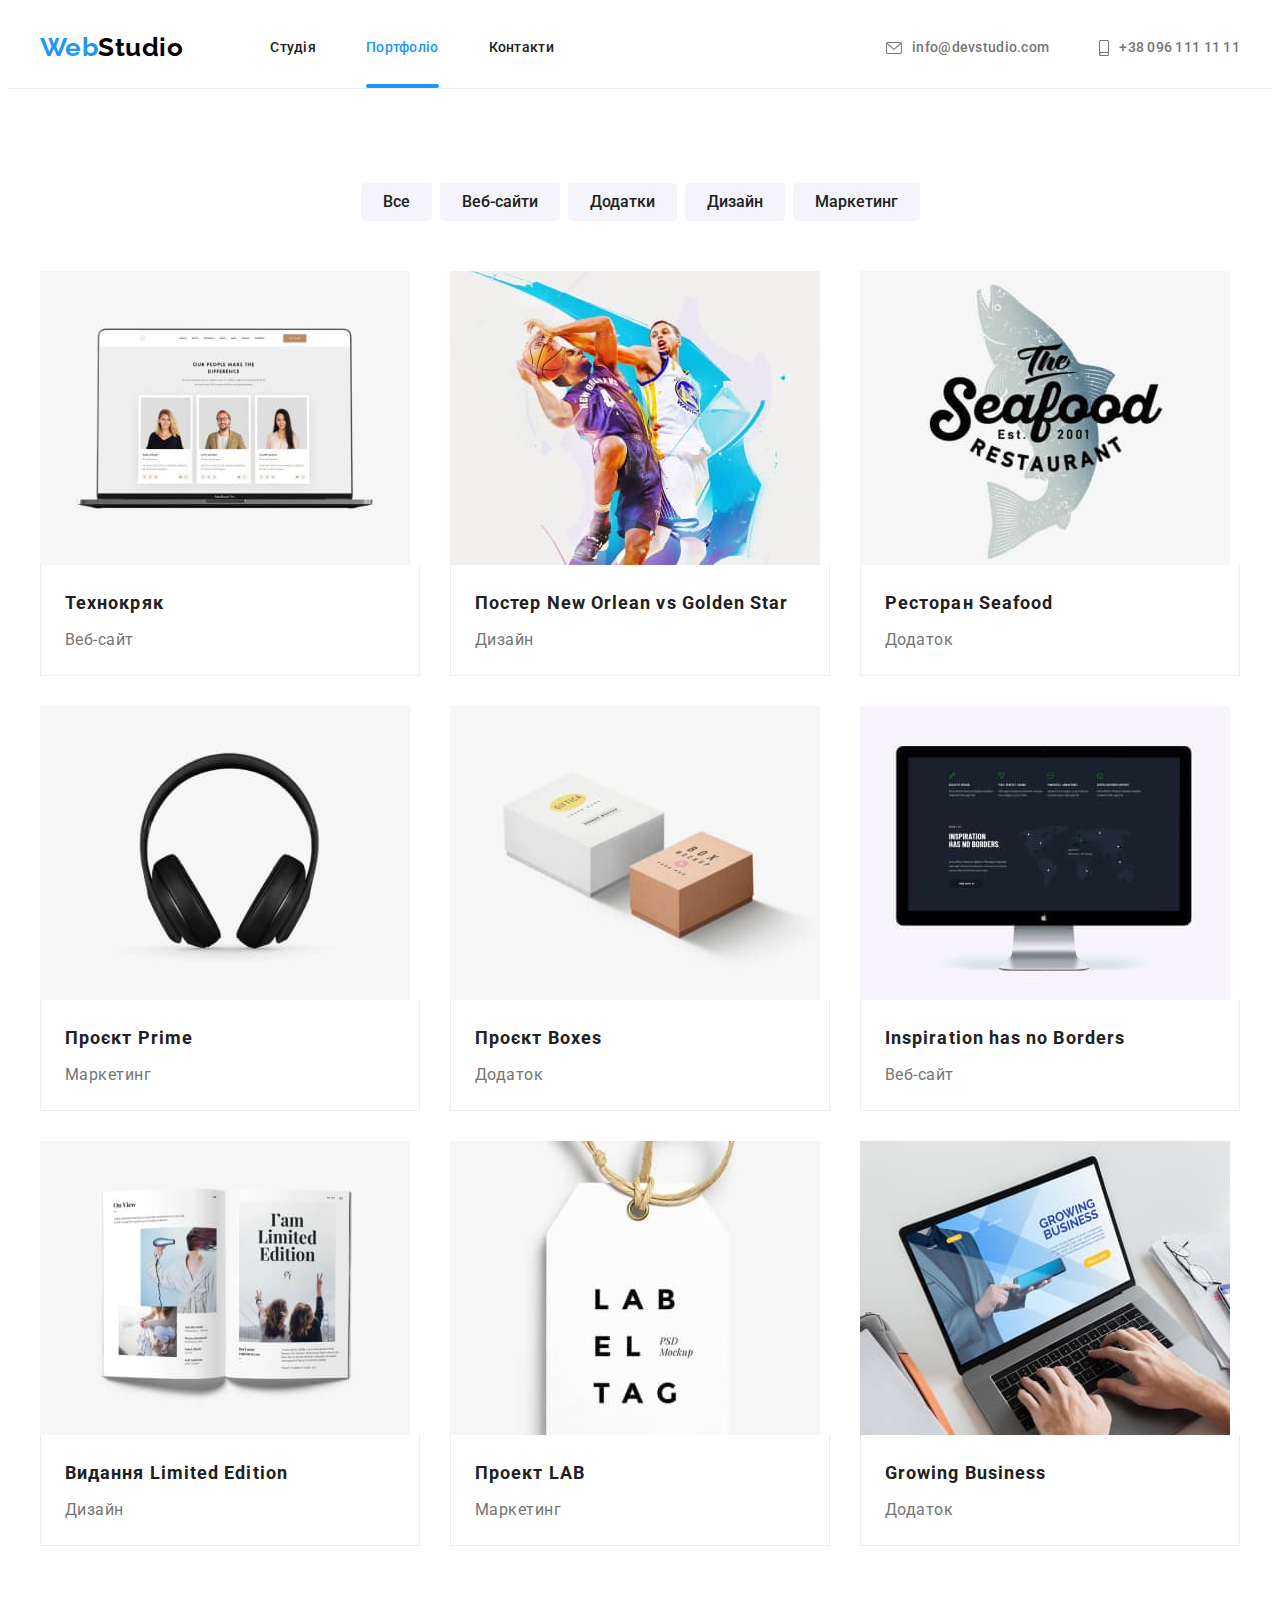
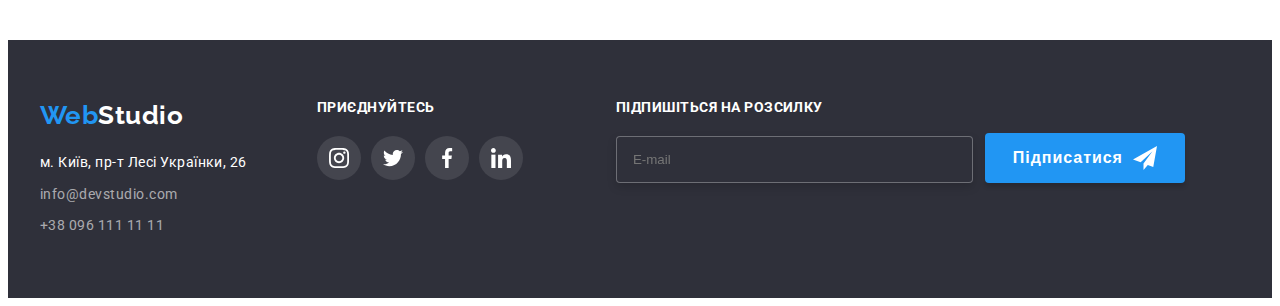
==== commit 5e984c0d: "chng2" ====
--- a/portfolio.html
+++ b/portfolio.html
@@ -92,9 +92,8 @@
 
                             <source srcset="./imges/laptop/laptop-450.jpg 450w,
                             ./imges/laptop/laptop-900.jpg 900w"
-                            media="(min-width: 480px)"
-                            sizes="(min-width: 480px) 450px ,100vw"
-                            />
+                            media="(max-width: 767px)"
+                        sizes="(max-width: 767px) 450px ,100vw"/>
                             <img
                             src="./imges/laptop/laptop-450.jpg"
                             alt="Лептоп" class="photo">
@@ -127,9 +126,8 @@
 
                             <source srcset="./imges/basketbolists/basketbolists-450.jpg 450w,
                             ./imges/basketbolists/basketbolists-900.jpg 900w"
-                            media="(min-width: 480px)"
-                            sizes="(min-width: 480px) 450px ,100vw"
-                            />
+                            media="(max-width: 767px)"
+                        sizes="(max-width: 767px) 450px ,100vw"/>
                         <img 
                         src="./imges/basketbolists/basketbolists-450.jpg"
                         alt="Баскетболісти" class="photo">
@@ -162,9 +160,8 @@
     
                                 <source srcset="./imges/brendlogo/brendlogo-450.jpg 450w,
                                 ./imges/brendlogo/brendlogo-900.jpg 900w"
-                                media="(min-width: 480px)"
-                                sizes="(min-width: 480px) 450px ,100vw"
-                                />
+                                media="(max-width: 767px)"
+                        sizes="(max-width: 767px) 450px ,100vw"/>
                             <img 
                             src="./imges/brendlogo/brendlogo-450.jpg"
                             alt="Логотип ресторану Seafood" class="photo">
@@ -197,9 +194,8 @@
 
                             <source srcset="./imges/headphones/headphones-450.jpg 450w,
                             ./imges/headphones/headphones-900.jpg 900w"
-                            media="(min-width: 480px)"
-                            sizes="(min-width: 480px) 450px ,100vw"
-                            />
+                            media="(max-width: 767px)"
+                        sizes="(max-width: 767px) 450px ,100vw"/>
                         <img
                         src="./imges/headphones/headphones-450.jpg"
                         alt="Навушники" class="photo">
@@ -232,9 +228,8 @@
 
                             <source srcset="./imges/boxes/boxes-450.jpg 450w,
                             ./imges/boxes/boxes-900.jpg 900w"
-                            media="(min-width: 480px)"
-                            sizes="(min-width: 480px) 450px ,100vw"
-                            />
+                            media="(max-width: 767px)"
+                        sizes="(max-width: 767px) 450px ,100vw"/>
                                 <img 
                                 src="./imges/boxes/boxes-450.jpg"
                                 alt="Коробки" class="photo">
@@ -267,9 +262,8 @@
 
                             <source srcset="./imges/monitor/monitor-450.jpg 450w,
                             ./imges/monitor/monitor-900.jpg 900w"
-                            media="(min-width: 480px)"
-                            sizes="(min-width: 480px) 450px ,100vw"
-                            />
+                            media="(max-width: 767px)"
+                        sizes="(max-width: 767px) 450px ,100vw"/>
                         <img 
                         src="./imges/monitor/monitor-450.jpg"
                         alt="Монітор" class="photo">
@@ -302,9 +296,8 @@
 
                             <source srcset="./imges/magazine/magazine-450.jpg 450w,
                             ./imges/magazine/magazine-900.jpg 900w"
-                            media="(min-width: 480px)"
-                            sizes="(min-width: 480px) 450px ,100vw"
-                            />
+                            media="(max-width: 767px)"
+                        sizes="(max-width: 767px) 450px ,100vw"/>
                         <img 
                         src="./imges/magazine/magazine-450.jpg"
                         alt="Журнал" class="photo">
@@ -337,9 +330,8 @@
 
                             <source srcset="./imges/tag/tag-450.jpg 450w,
                             ./imges/tag/tag-900.jpg 900w"
-                            media="(min-width: 480px)"
-                            sizes="(min-width: 480px) 450px ,100vw"
-                            />
+                            media="(max-width: 767px)"
+                        sizes="(max-width: 767px) 450px ,100vw"/>
                             
                             
                             <img src="./imges/tag/tag-450.jpg"
@@ -374,9 +366,8 @@
 
                             <source srcset="./imges/working/working-450.jpg 450w,
                             ./imges/working/working-900.jpg 900w"
-                            media="(min-width: 480px)"
-                            sizes="(min-width: 480px) 450px ,100vw"
-                            />
+                            media="(max-width: 767px)"
+                        sizes="(max-width: 767px) 450px ,100vw"/>
                         <img src="./imges/working/working-450.jpg"
                         alt="Робота на ноутбуці" class="photo">
                             </picture>
@@ -397,49 +388,51 @@
     <!--Підвал-->
     <footer class="footer">
         <div class="bottom conteiner row-conteiner">
-            <div class="address-box">
-                <a href="./index.html" lang="en" class="logo footer__logo"><span class="logo__accent">Web</span>Studio</a>
-                <address>
-                    <ul class="address-list">
-                        <li class="address-list__item"><a href="https://goo.gl/maps/CPtrU1FHBa2aNyZL9" class="address-list__link address-list__link--map" target="_blank"
-                        rel="noopener noreferrer nofollow">м. Київ, пр-т Лесі Українки, 26</a></li>
-                        <li class="address-list__item"><a href="mailto:info@devstudio.com" class="address-list__link address-list__link--contact" lang="en">info@devstudio.com</a></li>
-                        <li class="address-list__item"><a href="tel:+380961111111" class="address-list__link address-list__link--contact">+38 096 111 11 11</a></li>
-                    </ul>
-                </address>
-            </div>
-            <div class="social-linkbox">
-            <h3 class="title social-linkbox__title">приєднуйтесь</h3>
-            <ul class="social-invers">
-                <li class="social-invers__item">
-                    <a class="social-invers__link" href="#">
-                        <svg class="social-invers__icon" width="20" height="20">
-                            <use href="./imges/icons.svg#instagram"></use>
-                        </svg>
-                    </a>
-                </li>
-                <li class="social-invers__item">
-                    <a class="social-invers__link" href="#">
-                        <svg class="social-invers__icon" width="20" height="20">
-                            <use href="./imges/icons.svg#twitter"></use>
-                        </svg>
-                    </a>
-                </li>
-                <li class="social-invers__item">
-                    <a class="social-invers__link" href="#">
-                        <svg class="social-invers__icon" width="20" height="20">
-                            <use href="./imges/icons.svg#facebook"></use>
-                        </svg>
-                    </a>
-                </li>
-                <li class="social-invers__item">
-                    <a class="social-invers__link" href="#">
-                        <svg class="social-invers__icon" width="20" height="20">
-                            <use href="./imges/icons.svg#linkedin"></use>
-                        </svg>
-                    </a>
-                </li>
-            </ul>
+            <div class="footer-tablet-box">
+                <div class="address-box">
+                    <a href="./index.html" lang="en" class="logo footer__logo"><span class="logo__accent">Web</span>Studio</a>
+                    <address>
+                        <ul class="address-list">
+                            <li class="address-list__item"><a href="https://goo.gl/maps/CPtrU1FHBa2aNyZL9" class="address-list__link address-list__link--map" target="_blank"
+                            rel="noopener noreferrer nofollow">м. Київ, пр-т Лесі Українки, 26</a></li>
+                            <li class="address-list__item"><a href="mailto:info@devstudio.com" class="address-list__link address-list__link--contact" lang="en">info@devstudio.com</a></li>
+                            <li class="address-list__item"><a href="tel:+380961111111" class="address-list__link address-list__link--contact">+38 096 111 11 11</a></li>
+                        </ul>
+                    </address>
+                </div>
+                <div class="social-linkbox">
+                <h3 class="title social-linkbox__title">приєднуйтесь</h3>
+                <ul class="social-invers">
+                    <li class="social-invers__item">
+                        <a class="social-invers__link" href="#">
+                            <svg class="social-invers__icon" width="20" height="20">
+                                <use href="./imges/icons.svg#instagram"></use>
+                            </svg>
+                        </a>
+                    </li>
+                    <li class="social-invers__item">
+                        <a class="social-invers__link" href="#">
+                            <svg class="social-invers__icon" width="20" height="20">
+                                <use href="./imges/icons.svg#twitter"></use>
+                            </svg>
+                        </a>
+                    </li>
+                    <li class="social-invers__item">
+                        <a class="social-invers__link" href="#">
+                            <svg class="social-invers__icon" width="20" height="20">
+                                <use href="./imges/icons.svg#facebook"></use>
+                            </svg>
+                        </a>
+                    </li>
+                    <li class="social-invers__item">
+                        <a class="social-invers__link" href="#">
+                            <svg class="social-invers__icon" width="20" height="20">
+                                <use href="./imges/icons.svg#linkedin"></use>
+                            </svg>
+                        </a>
+                    </li>
+                </ul>
+                </div>
             </div>
             <div class="subscribe">
                 <form class="subscribe-form">
@@ -466,8 +459,8 @@
         <div class="mobile-menu">
                 <nav>
                     <ul class="mob-navigation">
-                        <li class="mob-navigation__item"><a href="./index.html" class="mob-navigation__link mob-navigation__link">Студія</a></li>
-                        <li class="mob-navigation__item"><a href="./portfolio.html" class="mob-navigation__link">Портфоліо</a></li>
+                        <li class="mob-navigation__item"><a href="./index.html" class="mob-navigation__link">Студія</a></li>
+                        <li class="mob-navigation__item"><a href="./portfolio.html" class="mob-navigation__link mob-navigation__link--current">Портфоліо</a></li>
                         <li class="mob-navigation__item"><a href="#" class="mob-navigation__link">Контакти</a></li>
                     </ul>
                 </nav>
--- a/css/main.min.css
+++ b/css/main.min.css
@@ -1 +1 @@
-.visually-hidden{position:absolute;white-space:nowrap;width:1px;height:1px;overflow:hidden;border:0;padding:0;clip:rect(0 0 0 0);-webkit-clip-path:inset(50%);clip-path:inset(50%);margin:-1px}body{color:#212121;font-family:"Roboto",sans-serif;letter-spacing:.03em;background-color:#fff}ul{list-style:none;margin:0;padding:0}a{text-decoration:none}h1,h2,h3,h4,h5,h6,p{margin:0;padding:0}img{display:block;max-width:100%;height:auto}.bordered-header{border-bottom:1px solid #ececec}.header__conteiner{display:-webkit-box;display:-ms-flexbox;display:flex;min-height:60px;-webkit-box-align:center;-ms-flex-align:center;align-items:center;-webkit-box-pack:justify;-ms-flex-pack:justify;justify-content:space-between}.menu{display:contents;padding:0;margin:0;list-style:none}.menu-toggle{height:40px;width:40px;display:-webkit-box;display:-ms-flexbox;display:flex;-webkit-box-align:center;-ms-flex-align:center;align-items:center;-webkit-box-pack:center;-ms-flex-pack:center;justify-content:center;margin:0;padding:0;background-color:rgba(0,0,0,0);cursor:pointer;border:none;outline:none}.menu-container .menu-toggle{position:absolute;top:10px;right:15px;display:-webkit-box;display:-ms-flexbox;display:flex;-webkit-box-pack:center;-ms-flex-pack:center;justify-content:center;-webkit-box-align:center;-ms-flex-align:center;align-items:center;fill:#212121}.menu-container{position:fixed;top:0;left:0;width:100vw;height:100vh;padding-left:40px;padding-right:40px;padding-top:48px;padding-bottom:48px;background-color:#fff;z-index:999;-webkit-transform:translateX(100%);transform:translateX(100%);-webkit-transition:-webkit-transform 250ms cubic-bezier(0.4, 0, 0.2, 1);transition:-webkit-transform 250ms cubic-bezier(0.4, 0, 0.2, 1);transition:transform 250ms cubic-bezier(0.4, 0, 0.2, 1);transition:transform 250ms cubic-bezier(0.4, 0, 0.2, 1), -webkit-transform 250ms cubic-bezier(0.4, 0, 0.2, 1)}.menu-container.is-open{-webkit-transform:translateX(0);transform:translateX(0)}.js-open-menu__icon{fill:#212121}.menu-toggle__icon{-webkit-transition:fill 250ms cubic-bezier(0.4, 0, 0.2, 1);transition:fill 250ms cubic-bezier(0.4, 0, 0.2, 1)}.menu-toggle__icon:focus,.menu-toggle__icon:hover{fill:#2196f3}.mobile-menu{display:-webkit-box;display:-ms-flexbox;display:flex;-webkit-box-orient:vertical;-webkit-box-direction:normal;-ms-flex-direction:column;flex-direction:column;padding:0;margin:0;list-style:none}.mob-navigation{display:-webkit-box;display:-ms-flexbox;display:flex;-webkit-box-flex:1;-ms-flex-positive:1;flex-grow:1;-webkit-box-orient:vertical;-webkit-box-direction:normal;-ms-flex-direction:column;flex-direction:column;font-style:normal;font-weight:500}.mob-navigation__link{display:block;font-size:40px;line-height:1.17;letter-spacing:.02em;color:#212121;-webkit-transition:color 250ms cubic-bezier(0.4, 0, 0.2, 1);transition:color 250ms cubic-bezier(0.4, 0, 0.2, 1)}.mob-navigation__link:focus,.mob-navigation__link:hover{color:#2196f3}.mob-navigation__item:not(:last-child){margin-bottom:32px}.mob-link-box{display:-webkit-box;display:-ms-flexbox;display:flex;-webkit-box-orient:vertical;-webkit-box-direction:normal;-ms-flex-direction:column;flex-direction:column;margin-top:50%}.mob-contacts{display:-webkit-box;display:-ms-flexbox;display:flex;-webkit-box-orient:vertical;-webkit-box-direction:normal;-ms-flex-direction:column;flex-direction:column}.mob-contacts__item:not(:last-child){margin-bottom:32px}.mob-contacts__link{font-weight:500;font-size:24px;line-height:1.16;letter-spacing:.02em;white-space:nowrap;color:#757575}.mob-contacts__link--first{font-weight:500;font-size:34px;line-height:1.17;white-space:nowrap;color:#2196f3}.follow-links-list{display:-webkit-box;display:-ms-flexbox;display:flex;margin-top:64px;-webkit-box-align:center;-ms-flex-align:center;align-items:center}.follow-links-list__item{display:-webkit-box;display:-ms-flexbox;display:flex;-ms-flex-preferred-size:calc((100% - 120px)/4);flex-basis:calc((100% - 120px)/4)}.follow-links-list__item:not(:last-child){margin-right:10px}.follow-links-list__item:not(:last-child)::after{content:"";display:block;margin-left:8px;width:1px;background-color:rgba(33,33,33,.2)}.follow-links-list__link{display:block;font-weight:500;font-size:18px;line-height:1.22;letter-spacing:.02em;color:#2196f3;white-space:nowrap}@media screen and (min-width: 768px){.menu-toggle{display:none}.nav-menu{display:-webkit-box;display:-ms-flexbox;display:flex}.header__logo{margin-right:87px}.navigation,.contacts{display:-webkit-box;display:-ms-flexbox;display:flex}.contacts{margin-left:auto;-webkit-box-orient:vertical;-webkit-box-direction:normal;-ms-flex-direction:column;flex-direction:column;margin-top:0;-webkit-box-pack:center;-ms-flex-pack:center;justify-content:center}.contacts__item:not(:last-child){margin-bottom:10px}.navigation__item{position:relative;margin-bottom:0}}.navigation__item:not(:last-child){margin-right:50px}.navigation__link{display:block;padding-top:32px;padding-bottom:32px;font-weight:500;font-size:14px;line-height:1.14;letter-spacing:.02em;color:#212121;-webkit-transition:color 250ms cubic-bezier(0.4, 0, 0.2, 1);transition:color 250ms cubic-bezier(0.4, 0, 0.2, 1)}.navigation__link::after{position:absolute;content:"";display:block;width:100%;height:4px;border-radius:2px;left:0;bottom:0;opacity:0;background-color:#2196f3}.navigation__link--current::after{content:"";display:block;opacity:1}.navigation__link:focus,.navigation__link:hover{color:#2196f3}.contacts__link{display:-webkit-box;display:-ms-flexbox;display:flex;-webkit-box-align:center;-ms-flex-align:center;align-items:center;font-weight:500;font-size:14px;line-height:1.14;letter-spacing:.02em;color:#757575;fill:#757575;-webkit-transition:color 250ms cubic-bezier(0.4, 0, 0.2, 1),fill 250ms cubic-bezier(0.4, 0, 0.2, 1);transition:color 250ms cubic-bezier(0.4, 0, 0.2, 1),fill 250ms cubic-bezier(0.4, 0, 0.2, 1)}.contacts__link:focus,.contacts__link:hover{color:#2196f3;fill:#2196f3}.contacts__icon{margin-right:10px}@media(max-width: 767px){.menu{display:none}}@media screen and (min-width: 1200px){.contacts{-webkit-box-orient:horizontal;-webkit-box-direction:normal;-ms-flex-direction:row;flex-direction:row}.contacts__item{margin-bottom:0px}.contacts__item:not(:last-child){margin-right:50px;margin-bottom:0}.contacts__link{padding-top:32px;padding-bottom:32px}}.logo{display:-webkit-box;display:-ms-flexbox;display:flex;font-family:"Raleway",sans-serif;font-style:normal;font-weight:700;font-size:24px;line-height:1.16;color:#000}.logo__accent{font-family:"Raleway",sans-serif;font-style:normal;font-weight:700;font-size:24px;line-height:1.16;color:#2196f3}@media screen and (min-width: 1200px){.logo{font-size:26px;line-height:1.2}.logo__accent{font-size:26px;line-height:1.2}}.title{font-weight:700;font-size:28px;line-height:1.17;text-align:center;color:#212121;margin-bottom:30px}@media screen and (min-width: 1200px){.title{font-size:36px;line-height:1.16;margin-bottom:50px}}.conteiner{-webkit-box-align:center;-ms-flex-align:center;align-items:center;width:480px;margin-right:auto;margin-left:auto;padding-left:15px;padding-right:15px}@media screen and (min-width: 768px){.conteiner{width:768px}}@media screen and (min-width: 1200px){.conteiner{width:1200px}}.section{padding-top:60px;padding-bottom:60px}.section--different-background{background-color:#f5f4fa}.section--no-padding-top{display:none}@media screen and (min-width: 1200px){.section{padding-top:94px;padding-bottom:94px}.section--no-padding-top{display:contents;padding-top:0}}.hero{background-color:#c4c4c4;text-align:center;max-width:1600px;height:100%;padding-top:118px;padding-bottom:118px;margin-left:auto;margin-right:auto;background-image:-webkit-gradient(linear, left top, right top, from(rgba(47, 48, 58, 0.4)), to(rgba(47, 48, 58, 0.4))),url(../imges/herobg/herobg-480.jpg);background-image:linear-gradient(to right, rgba(47, 48, 58, 0.4), rgba(47, 48, 58, 0.4)),url(../imges/herobg/herobg-480.jpg);background-repeat:no-repeat;background-size:cover;background-position:center}@media(min-device-pixel-ratio: 2),(-webkit-min-device-pixel-ratio: 2),(min-resolution: 192dpi),(min-resolution: 2dppx){.hero{background-image:-webkit-gradient(linear, left top, right top, from(rgba(47, 48, 58, 0.4)), to(rgba(47, 48, 58, 0.4))),url(../imges/herobg/herobg-960.jpg);background-image:linear-gradient(to right, rgba(47, 48, 58, 0.4), rgba(47, 48, 58, 0.4)),url(../imges/herobg/herobg-960.jpg)}}@media screen and (min-width: 481px){.hero{background-image:-webkit-gradient(linear, left top, right top, from(rgba(47, 48, 58, 0.4)), to(rgba(47, 48, 58, 0.4))),url(../imges/herobg/herobg-768.jpg);background-image:linear-gradient(to right, rgba(47, 48, 58, 0.4), rgba(47, 48, 58, 0.4)),url(../imges/herobg/herobg-768.jpg)}}@media screen and (min-width: 481px)and (min-device-pixel-ratio: 2),screen and (min-width: 481px)and (-webkit-min-device-pixel-ratio: 2),screen and (min-width: 481px)and (min-resolution: 192dpi),screen and (min-width: 481px)and (min-resolution: 2dppx){.hero{background-image:-webkit-gradient(linear, left top, right top, from(rgba(47, 48, 58, 0.4)), to(rgba(47, 48, 58, 0.4))),url(../imges/herobg/herobg-1536.jpg);background-image:linear-gradient(to right, rgba(47, 48, 58, 0.4), rgba(47, 48, 58, 0.4)),url(../imges/herobg/herobg-1536.jpg)}}@media screen and (min-width: 769px){.hero{background-image:-webkit-gradient(linear, left top, right top, from(rgba(47, 48, 58, 0.4)), to(rgba(47, 48, 58, 0.4))),url(../imges/herobg/herobg-1600.jpg);background-image:linear-gradient(to right, rgba(47, 48, 58, 0.4), rgba(47, 48, 58, 0.4)),url(../imges/herobg/herobg-1600.jpg)}}@media screen and (min-width: 769px)and (min-device-pixel-ratio: 2),screen and (min-width: 769px)and (-webkit-min-device-pixel-ratio: 2),screen and (min-width: 769px)and (min-resolution: 192dpi),screen and (min-width: 769px)and (min-resolution: 2dppx){.hero{background-image:-webkit-gradient(linear, left top, right top, from(rgba(47, 48, 58, 0.4)), to(rgba(47, 48, 58, 0.4))),url(../imges/herobg/herobg-3200.jpg);background-image:linear-gradient(to right, rgba(47, 48, 58, 0.4), rgba(47, 48, 58, 0.4)),url(../imges/herobg/herobg-3200.jpg)}}.hero-box{max-width:360px;margin-left:auto;margin-right:auto}.hero-box__title{margin-bottom:30px;font-weight:900;font-size:26px;line-height:1.61;text-align:center;letter-spacing:.06em;text-transform:uppercase;color:#fff}@media screen and (max-width: 479px){.hero-box__title{font-size:21px}}.hero-box__button{font-family:inherit;font-weight:700;font-size:16px;line-height:1.9;letter-spacing:.06em;width:200px;height:50px;border:0em;border-radius:4px;color:#fff;background:#2196f3;cursor:pointer;-webkit-transition:background 250ms cubic-bezier(0.4, 0, 0.2, 1),-webkit-box-shadow 250 ms cubic-bezier(0.4, 0, 0.2, 1);transition:background 250ms cubic-bezier(0.4, 0, 0.2, 1),-webkit-box-shadow 250 ms cubic-bezier(0.4, 0, 0.2, 1);transition:background 250ms cubic-bezier(0.4, 0, 0.2, 1),box-shadow 250 ms cubic-bezier(0.4, 0, 0.2, 1);transition:background 250ms cubic-bezier(0.4, 0, 0.2, 1),box-shadow 250 ms cubic-bezier(0.4, 0, 0.2, 1),-webkit-box-shadow 250 ms cubic-bezier(0.4, 0, 0.2, 1)}.hero-box__button:hover,.hero-box__button:focus{background:#188ce8;-webkit-box-shadow:0px 4px 4px rgba(0,0,0,.15);box-shadow:0px 4px 4px rgba(0,0,0,.15)}@media screen and (min-width: 1200px){.hero{padding-top:200px;padding-bottom:200px}.hero-box__title{font-size:44px;line-height:1.36}.hero-box{max-width:696px}}@media screen and (min-width: 786px){.hero{min-width:768px}}.principles__item:not(:last-child){margin-bottom:30px}.principles__thumb{display:-webkit-box;display:-ms-flexbox;display:flex;background-color:#f5f4fa;border-radius:4px;min-width:270px;min-height:120px;margin-bottom:30px;-webkit-box-pack:center;-ms-flex-pack:center;justify-content:center;-webkit-box-align:center;-ms-flex-align:center;align-items:center}.principles__title{margin-bottom:10px;font-weight:700;font-size:14px;line-height:1.14;text-align:center;text-transform:uppercase;color:#212121}.principles__content{font-weight:400;font-size:14px;line-height:1.7;color:#757575}@media screen and (min-width: 768px){.principles{display:-webkit-box;display:-ms-flexbox;display:flex;-ms-flex-wrap:wrap;flex-wrap:wrap;-webkit-box-pack:center;-ms-flex-pack:center;justify-content:center;gap:30px}.principles__title{text-align:start}.principles__item{-ms-flex-preferred-size:calc((100% - 30px)/2);flex-basis:calc((100% - 30px)/2)}.principles__item:not(:last-child){margin-bottom:0px}}@media screen and (min-width: 1200px){.principles{-webkit-box-pack:start;-ms-flex-pack:start;justify-content:start}.principles__item{-ms-flex-preferred-size:calc((100% - 90px)/4);flex-basis:calc((100% - 90px)/4)}}.work-list{display:-webkit-box;display:-ms-flexbox;display:flex;-webkit-box-pack:center;-ms-flex-pack:center;justify-content:center}.work-list__thumb{position:relative}.work-list__item:not(:last-child){margin-right:30px}.work-list__overlay{position:absolute;width:100%;height:70px;bottom:0%;left:0%;display:-webkit-box;display:-ms-flexbox;display:flex;-webkit-box-pack:center;-ms-flex-pack:center;justify-content:center;-webkit-box-align:center;-ms-flex-align:center;align-items:center;background-color:rgba(47,48,58,.8)}.work-list__title{margin:0;font-weight:700;font-size:14px;line-height:1.14;text-align:center;text-transform:uppercase;color:#fff}.team-list__item{background-color:#fff;-webkit-box-shadow:0px 1px 3px rgba(0,0,0,.12),0px 1px 1px rgba(0,0,0,.14),0px 2px 1px rgba(0,0,0,.2);box-shadow:0px 1px 3px rgba(0,0,0,.12),0px 1px 1px rgba(0,0,0,.14),0px 2px 1px rgba(0,0,0,.2);border-radius:0px 0px 4px 4px}.team-list__item:not(:last-child){margin-bottom:30px}.content-box{padding-top:30px;padding-bottom:30px;padding-left:32px;padding-right:32px}.content-box__title{margin-bottom:10px;font-weight:500;font-size:16px;line-height:1.18;text-align:center;color:#212121}.content-box__content{font-weight:400;font-size:16px;line-height:1.18;text-align:center;color:#757575;margin-bottom:16px}.social-list{display:-webkit-box;display:-ms-flexbox;display:flex;-webkit-box-align:center;-ms-flex-align:center;align-items:center;-webkit-box-pack:center;-ms-flex-pack:center;justify-content:center}.social-list__link{display:-webkit-box;display:-ms-flexbox;display:flex;-webkit-box-pack:center;-ms-flex-pack:center;justify-content:center;-webkit-box-align:center;-ms-flex-align:center;align-items:center;width:44px;height:44px;fill:#afb1b8;background-color:#fff;border-radius:50%;-webkit-transition:background-color 250ms cubic-bezier(0.4, 0, 0.2, 1),fill 250ms cubic-bezier(0.4, 0, 0.2, 1);transition:background-color 250ms cubic-bezier(0.4, 0, 0.2, 1),fill 250ms cubic-bezier(0.4, 0, 0.2, 1)}.social-list__link:hover,.social-list__link:focus{fill:#fff;background-color:#2196f3}.social-list__item:not(:last-child){margin-right:10px}@media screen and (min-width: 768px){.team-list{display:-webkit-box;display:-ms-flexbox;display:flex;-ms-flex-wrap:wrap;flex-wrap:wrap;gap:30px;-webkit-box-pack:center;-ms-flex-pack:center;justify-content:center}.team-list__item{-ms-flex-preferred-size:calc((100% - 30px)/2);flex-basis:calc((100% - 30px)/2)}.team-list__item:not(:last-child){margin-bottom:0}}@media screen and (min-width: 1200px){.team-list__item{-ms-flex-preferred-size:calc((100% - 120px)/4);flex-basis:calc((100% - 120px)/4)}}.clients-list{display:-webkit-box;display:-ms-flexbox;display:flex;-ms-flex-wrap:wrap;flex-wrap:wrap;-webkit-box-pack:center;-ms-flex-pack:center;justify-content:center;gap:30px}.clients-list__link{display:-webkit-box;display:-ms-flexbox;display:flex;-webkit-box-pack:center;-ms-flex-pack:center;justify-content:center;-webkit-box-align:center;-ms-flex-align:center;align-items:center;max-width:210px;height:92px;fill:#afb1b8;background-color:#fff;border:1px solid #afb1b8;border-radius:4px;-webkit-transition:fill 250ms cubic-bezier(0.4, 0, 0.2, 1),border-color 250ms cubic-bezier(0.4, 0, 0.2, 1);transition:fill 250ms cubic-bezier(0.4, 0, 0.2, 1),border-color 250ms cubic-bezier(0.4, 0, 0.2, 1)}.clients-list__link:hover,.clients-list__link:focus{fill:#2196f3;border-color:#2196f3}.clients-list__item{-ms-flex-preferred-size:calc((100% - 30px)/2);flex-basis:calc((100% - 30px)/2)}@media screen and (min-width: 768px){.clients-list__item{-ms-flex-preferred-size:calc((100% - 60px)/3);flex-basis:calc((100% - 60px)/3)}.clients-list__link{width:226px}}@media screen and (min-width: 1200px){.clients-list__item{-ms-flex-preferred-size:calc((100% - 150px)/6);flex-basis:calc((100% - 150px)/6)}.clients-list__link{width:170px}.clients-list{-ms-flex-wrap:nowrap;flex-wrap:nowrap;gap:30px}}.footer{background-color:#2f303a;padding-top:60px;padding-bottom:60px}.footer__logo{-webkit-box-pack:center;-ms-flex-pack:center;justify-content:center;color:#fff;margin-bottom:20px}.address-list{text-align:center;margin-bottom:60px}.address-list__item:not(:last-child){margin-bottom:8px}.address-list__link{font-style:normal;font-weight:400;font-size:14px;line-height:1.7}.address-list__link--map{color:#fff;-webkit-transition:color 250ms cubic-bezier(0.4, 0, 0.2, 1);transition:color 250ms cubic-bezier(0.4, 0, 0.2, 1)}.address-list__link--map:hover,.address-list__link--map:focus{color:#2196f3}.address-list__link--contact{color:rgba(255,255,255,.6);-webkit-transition:color 250ms cubic-bezier(0.4, 0, 0.2, 1);transition:color 250ms cubic-bezier(0.4, 0, 0.2, 1)}.address-list__link--contact:hover,.address-list__link--contact:focus{color:#2196f3}.social-linkbox{display:-webkit-box;display:-ms-flexbox;display:flex;-webkit-box-orient:vertical;-webkit-box-direction:normal;-ms-flex-direction:column;flex-direction:column;margin-bottom:60px}.social-linkbox__title{font-weight:700;font-size:14px;line-height:1.14;text-align:center;text-transform:uppercase;margin-bottom:20px;color:#fff}.social-invers{display:-webkit-box;display:-ms-flexbox;display:flex;-webkit-box-pack:center;-ms-flex-pack:center;justify-content:center}.social-invers__item:not(:last-child){margin-right:10px}.social-invers__link{display:-webkit-box;display:-ms-flexbox;display:flex;-webkit-box-pack:center;-ms-flex-pack:center;justify-content:center;-webkit-box-align:center;-ms-flex-align:center;align-items:center;width:44px;height:44px;fill:#fff;background-color:rgba(255,255,255,.1);border-radius:50%;-webkit-transition:background-color 250ms cubic-bezier(0.4, 0, 0.2, 1);transition:background-color 250ms cubic-bezier(0.4, 0, 0.2, 1)}.social-invers__link:hover,.social-invers__link:focus{background-color:#2196f3}.subscribe{display:-webkit-box;display:-ms-flexbox;display:flex;-webkit-box-pack:center;-ms-flex-pack:center;justify-content:center}.subscribe-form{display:-webkit-box;display:-ms-flexbox;display:flex;-webkit-box-orient:vertical;-webkit-box-direction:normal;-ms-flex-direction:column;flex-direction:column;min-width:450px;-webkit-box-align:center;-ms-flex-align:center;align-items:center}.subscribe-form__title{font-weight:700;font-size:14px;line-height:1.14;text-transform:uppercase;color:#fff;margin-bottom:20px}.subscribe-form__input{display:block;border:1px solid rgba(255,255,255,.3);-webkit-filter:drop-shadow(0px 4px 4px rgba(0, 0, 0, 0.15));filter:drop-shadow(0px 4px 4px rgba(0, 0, 0, 0.15));border-radius:4px;background-color:#2f303a;padding:15px 16px;color:#fff}.shell{display:-webkit-box;display:-ms-flexbox;display:flex;-webkit-box-orient:vertical;-webkit-box-direction:normal;-ms-flex-direction:column;flex-direction:column;width:calc(100% - 30px);margin-bottom:20px}.shell::-webkit-input-placeholder{color:rgba(255,255,255,.6)}.shell::-moz-placeholder{color:rgba(255,255,255,.6)}.shell:-ms-input-placeholder{color:rgba(255,255,255,.6)}.shell::-ms-input-placeholder{color:rgba(255,255,255,.6)}.shell::placeholder{color:rgba(255,255,255,.6)}.button{display:-webkit-box;display:-ms-flexbox;display:flex;-webkit-box-pack:center;-ms-flex-pack:center;justify-content:center;-webkit-box-align:center;-ms-flex-align:center;align-items:center;margin-left:auto;margin-right:auto;font-weight:700;font-size:16px;line-height:1.88;letter-spacing:.06em;color:#fff;width:200px;height:50px;background:#2196f3;-webkit-box-shadow:0px 4px 4px rgba(0,0,0,.15);box-shadow:0px 4px 4px rgba(0,0,0,.15);border:rgba(0,0,0,0);border-color:#2196f3;border-radius:4px;cursor:pointer}.button__icon{margin-left:10px}@media screen and (min-width: 1200px){.footer__logo{-webkit-box-pack:start;-ms-flex-pack:start;justify-content:start}.address-list{text-align:start;margin-bottom:0px}.social-linkbox{margin-bottom:0;margin-right:93px;-webkit-box-align:start;-ms-flex-align:start;align-items:start}.subscribe-form{-webkit-box-align:end;-ms-flex-align:end;align-items:end;-webkit-box-orient:horizontal;-webkit-box-direction:normal;-ms-flex-direction:row;flex-direction:row}.subscribe-form__title{text-align:left}.bottom{display:-webkit-box;display:-ms-flexbox;display:flex;-webkit-box-align:baseline;-ms-flex-align:baseline;align-items:baseline}.address-box{-webkit-box-flex:1;-ms-flex-positive:1;flex-grow:1}.shell{width:357px;margin-bottom:0;margin-right:12px}}.button-list{display:-webkit-box;display:-ms-flexbox;display:flex;-ms-flex-wrap:wrap;flex-wrap:wrap;margin-bottom:40px;max-width:326px}@media screen and (min-width: 768px){.button-list{-webkit-box-pack:center;-ms-flex-pack:center;justify-content:center;margin-bottom:30px;max-width:100%}}@media screen and (min-width: 1200px){.button-list{margin-bottom:50px}}.button-list__button{font-family:inherit;font-weight:500;font-size:16px;line-height:1.62;text-align:center;color:#212121;padding-left:22px;padding-right:22px;padding-top:6px;padding-bottom:6px;background-color:#f5f4fa;border-radius:4px;border:0em;cursor:pointer;-webkit-transition:background-color 250ms cubic-bezier(0.4, 0, 0.2, 1),color 250ms cubic-bezier(0.4, 0, 0.2, 1),-webkit-box-shadow 250ms cubic-bezier(0.4, 0, 0.2, 1);transition:background-color 250ms cubic-bezier(0.4, 0, 0.2, 1),color 250ms cubic-bezier(0.4, 0, 0.2, 1),-webkit-box-shadow 250ms cubic-bezier(0.4, 0, 0.2, 1);transition:background-color 250ms cubic-bezier(0.4, 0, 0.2, 1),color 250ms cubic-bezier(0.4, 0, 0.2, 1),box-shadow 250ms cubic-bezier(0.4, 0, 0.2, 1);transition:background-color 250ms cubic-bezier(0.4, 0, 0.2, 1),color 250ms cubic-bezier(0.4, 0, 0.2, 1),box-shadow 250ms cubic-bezier(0.4, 0, 0.2, 1),-webkit-box-shadow 250ms cubic-bezier(0.4, 0, 0.2, 1)}.button-list__button:focus,.button-list__button:hover{background-color:#2196f3;color:#fff;-webkit-box-shadow:0px 3px 1px rgba(0,0,0,.1),0px 1px 2px rgba(0,0,0,.08),0px 2px 2px rgba(0,0,0,.12);box-shadow:0px 3px 1px rgba(0,0,0,.1),0px 1px 2px rgba(0,0,0,.08),0px 2px 2px rgba(0,0,0,.12)}.button-list__item:not(:last-child){margin-right:8px;margin-bottom:15px}@media screen and (min-width: 768px){.button-list__item:not(:last-child){margin-bottom:0px}}.card-list__item{margin-bottom:30px;border-bottom:1px solid #eee;border-left:1px solid #eee;border-right:1px solid #eee}.card-list__link{display:block;cursor:default}.card-list__link:focus,.card-list__link:hover{-webkit-box-shadow:0px 1px 1px rgba(0,0,0,.12),0px 4px 4px rgba(0,0,0,.06),1px 4px 6px rgba(0,0,0,.16);box-shadow:0px 1px 1px rgba(0,0,0,.12),0px 4px 4px rgba(0,0,0,.06),1px 4px 6px rgba(0,0,0,.16)}.card-head{padding-left:24px;padding-right:24px;padding-bottom:20px;padding-top:20px}.card-head__title{margin-bottom:4px;text-align:start;font-weight:700;font-size:18px;line-height:2;letter-spacing:.06em;color:#212121}.card-head__content{font-weight:400;font-size:16px;line-height:1.87;color:#757575}.wrapper{position:relative;overflow:hidden}@media screen and (min-width: 768px){.card-list__item{-ms-flex-preferred-size:calc((100% - 30px)/2);flex-basis:calc((100% - 30px)/2);margin-bottom:0px}.card-list{display:-webkit-box;display:-ms-flexbox;display:flex;-ms-flex-wrap:wrap;flex-wrap:wrap;gap:30px}}@media screen and (min-width: 1200px){.card-list__item{-ms-flex-preferred-size:calc((100% - 60px)/3);flex-basis:calc((100% - 60px)/3)}}.card-overlay{position:absolute;display:-webkit-box;display:-ms-flexbox;display:flex;width:100%;height:100%;top:0;left:0;-webkit-transform:translateY(101%);transform:translateY(101%);-webkit-transition:-webkit-transform 250ms cubic-bezier(0.4, 0, 0.2, 1);transition:-webkit-transform 250ms cubic-bezier(0.4, 0, 0.2, 1);transition:transform 250ms cubic-bezier(0.4, 0, 0.2, 1);transition:transform 250ms cubic-bezier(0.4, 0, 0.2, 1), -webkit-transform 250ms cubic-bezier(0.4, 0, 0.2, 1);padding-right:24px;padding-left:24px;padding-top:77px;padding-bottom:77px;background-color:rgba(33,150,243,.9)}.card-list__link:focus .card-overlay,.card-list__link:hover .card-overlay{-webkit-transform:translateY(0);transform:translateY(0)}.card-overlay__content{max-width:100%;font-weight:400;font-size:18px;line-height:1.55;color:#fff}@media screen and (min-width: 768px){.card-overlay{padding-top:49px}}@media screen and (min-width: 1200px){.card-overlay{padding-top:63px;padding-bottom:63px}}.backdrop{position:fixed;top:0;left:0;width:100%;height:100%;background-color:rgba(0,0,0,.2);-webkit-transition:opacity 250ms cubic-bezier(0.4, 0, 0.2, 1);transition:opacity 250ms cubic-bezier(0.4, 0, 0.2, 1)}.backdrop.is-hidden{position:fixed;opacity:0;pointer-events:none}.backdrop.is-hidden .modal{-webkit-transform:translate(-50%, -10%);transform:translate(-50%, -10%)}.modal{position:absolute;top:50%;left:50%;-webkit-transform:translate(-50%, -50%);transform:translate(-50%, -50%);max-width:93vw;background-color:#fff;-webkit-box-shadow:0px 1px 3px rgba(0,0,0,.12),0px 1px 1px rgba(0,0,0,.14),0px 2px 1px rgba(0,0,0,.2);box-shadow:0px 1px 3px rgba(0,0,0,.12),0px 1px 1px rgba(0,0,0,.14),0px 2px 1px rgba(0,0,0,.2);border-radius:4px;-webkit-transition:-webkit-transform 250ms cubic-bezier(0.4, 0, 0.2, 1);transition:-webkit-transform 250ms cubic-bezier(0.4, 0, 0.2, 1);transition:transform 250ms cubic-bezier(0.4, 0, 0.2, 1);transition:transform 250ms cubic-bezier(0.4, 0, 0.2, 1), -webkit-transform 250ms cubic-bezier(0.4, 0, 0.2, 1)}@media screen and (min-width: 480px){.modal{min-width:450px}}@media screen and (min-width: 1200px){.modal{max-width:528px}}.close{position:absolute;top:8px;right:8px;display:-webkit-box;display:-ms-flexbox;display:flex;-webkit-box-pack:center;-ms-flex-pack:center;justify-content:center;-webkit-box-align:center;-ms-flex-align:center;align-items:center;width:30px;height:30px;fill:#000;background-color:#fff;border:1px solid rgba(0,0,0,.1);border-radius:50%;cursor:pointer;-webkit-transition:fill 250ms cubic-bezier(0.4, 0, 0.2, 1);transition:fill 250ms cubic-bezier(0.4, 0, 0.2, 1)}.close:focus,.close:hover{fill:#2196f3}.form{padding:40px}.form__head{display:-webkit-box;display:-ms-flexbox;display:flex;-webkit-box-pack:center;-ms-flex-pack:center;justify-content:center;font-weight:700;font-size:20px;line-height:1.5;text-align:center;letter-spacing:.03em;color:#212121}@media screen and (min-width: 1200px){.form__head{line-height:1.15}}.form-field{position:relative;display:-webkit-box;display:-ms-flexbox;display:flex;-webkit-box-orient:vertical;-webkit-box-direction:normal;-ms-flex-direction:column;flex-direction:column;margin-bottom:10px;font-size:12px;line-height:1.16;letter-spacing:.01em;color:#757575}.form-field__icon{position:absolute;left:12px;top:50%;-webkit-transition:fill 250ms cubic-bezier(0.4, 0, 0.2, 1);transition:fill 250ms cubic-bezier(0.4, 0, 0.2, 1)}.form-field:hover .form-field__icon,.form-field__input:focus+.form-field__icon{border-color:#2196f3;fill:#2196f3}.form-field__input{width:100%;height:40px;margin:0;padding-top:11px;padding-bottom:11px;padding-left:42px;padding-right:11px;border:1px solid rgba(33,33,33,.2);border-radius:4px;cursor:pointer;-webkit-transition:border-color 250ms cubic-bezier(0.4, 0, 0.2, 1);transition:border-color 250ms cubic-bezier(0.4, 0, 0.2, 1)}.form-field:hover .form-field__input,.form-field__input:focus{border-color:#2196f3;fill:#2196f3}.form-field label{margin-bottom:4px}.comment{margin-bottom:20px}.textarea-input{resize:none;border:1px solid rgba(33,33,33,.2);border-radius:4px;cursor:pointer;padding:11px}textarea::-webkit-input-placeholder{font-weight:400;font-size:12px;line-height:1.16;letter-spacing:.01em;color:rgba(117,117,117,.5)}textarea::-moz-placeholder{font-weight:400;font-size:12px;line-height:1.16;letter-spacing:.01em;color:rgba(117,117,117,.5)}textarea:-ms-input-placeholder{font-weight:400;font-size:12px;line-height:1.16;letter-spacing:.01em;color:rgba(117,117,117,.5)}textarea::-ms-input-placeholder{font-weight:400;font-size:12px;line-height:1.16;letter-spacing:.01em;color:rgba(117,117,117,.5)}textarea::placeholder{font-weight:400;font-size:12px;line-height:1.16;letter-spacing:.01em;color:rgba(117,117,117,.5)}.checkbox{position:relative;display:-webkit-box;display:-ms-flexbox;display:flex;-webkit-box-pack:center;-ms-flex-pack:center;justify-content:center;-webkit-box-align:center;-ms-flex-align:center;align-items:center;margin-bottom:30px}.checkbox__title{display:-webkit-box;display:-ms-flexbox;display:flex;-webkit-box-pack:center;-ms-flex-pack:center;justify-content:center;-webkit-box-align:center;-ms-flex-align:center;align-items:center;white-space:nowrap;text-align:center;font-weight:400;font-size:14px;line-height:1.16;padding:0px;color:#757575}@media screen and (max-width: 479px){.checkbox__title{font-size:smaller;font-weight:100;line-height:.2}}@media screen and (min-width: 1200px){.checkbox__title{line-height:1.7}}.checkbox__link{text-align:center;color:#2196f3;text-decoration:underline;white-space:nowrap}.checkbox__icon{display:-webkit-box;display:-ms-flexbox;display:flex;margin-right:8px;width:16px;height:15px;background-image:url(../imges/checkbox.svg);fill:#212121;-webkit-transition:background 250ms cubic-bezier(0.4, 0, 0.2, 1);transition:background 250ms cubic-bezier(0.4, 0, 0.2, 1)}.checkbox input:checked+.checkbox__icon{fill:#fff;background:#2196f3;background-image:url(../imges/check.svg);background-size:contain;background-origin:border-box;border-radius:2px}.checkbox input[type=checkbox]{position:absolute;white-space:nowrap;width:1px;height:1px;overflow:hidden;border:0;padding:0;clip:rect(0 0 0 0);-webkit-clip-path:inset(50%);clip-path:inset(50%);margin:-1px}.form-submit{display:block;-webkit-box-pack:center;-ms-flex-pack:center;justify-content:center}.form-submit__button{display:-webkit-box;display:-ms-flexbox;display:flex;margin-left:auto;margin-right:auto;width:200px;height:50px;-webkit-box-shadow:0px 4px 4px rgba(0,0,0,.15);box-shadow:0px 4px 4px rgba(0,0,0,.15);border-radius:4px;border-color:#2196f3;border:rgba(0,0,0,0);background:#2196f3;cursor:pointer;-webkit-box-align:center;-ms-flex-align:center;align-items:center;-webkit-box-pack:center;-ms-flex-pack:center;justify-content:center;letter-spacing:.06em;font-weight:700;font-size:16px;line-height:1.85;color:#fff;-webkit-transition:border-color 250ms cubic-bezier(0.4, 0, 0.2, 1),background 250ms cubic-bezier(0.4, 0, 0.2, 1);transition:border-color 250ms cubic-bezier(0.4, 0, 0.2, 1),background 250ms cubic-bezier(0.4, 0, 0.2, 1)}.form-submit__button:focus,.form-submit__button:hover{border-color:#188ce8;background:#188ce8}/*# sourceMappingURL=main.min.css.map */+.visually-hidden{position:absolute;white-space:nowrap;width:1px;height:1px;overflow:hidden;border:0;padding:0;clip:rect(0 0 0 0);-webkit-clip-path:inset(50%);clip-path:inset(50%);margin:-1px}body{color:#212121;font-family:"Roboto",sans-serif;letter-spacing:.03em;background-color:#fff}ul{list-style:none;margin:0;padding:0}a{text-decoration:none}h1,h2,h3,h4,h5,h6,p{margin:0;padding:0}img{display:block;max-width:100%;height:auto}.bordered-header{border-bottom:1px solid #ececec}.header__conteiner{display:-webkit-box;display:-ms-flexbox;display:flex;min-height:60px;-webkit-box-align:center;-ms-flex-align:center;align-items:center;-webkit-box-pack:justify;-ms-flex-pack:justify;justify-content:space-between}.menu{display:contents;padding:0;margin:0;list-style:none}.menu-toggle{height:40px;width:40px;display:-webkit-box;display:-ms-flexbox;display:flex;-webkit-box-align:center;-ms-flex-align:center;align-items:center;-webkit-box-pack:center;-ms-flex-pack:center;justify-content:center;margin:0;padding:0;background-color:rgba(0,0,0,0);cursor:pointer;border:none;outline:none}.menu-container .menu-toggle{position:absolute;top:10px;right:15px;display:-webkit-box;display:-ms-flexbox;display:flex;-webkit-box-pack:center;-ms-flex-pack:center;justify-content:center;-webkit-box-align:center;-ms-flex-align:center;align-items:center;fill:#212121}.menu-container{position:fixed;top:0;left:0;width:100vw;height:100vh;padding-left:40px;padding-right:40px;padding-top:48px;padding-bottom:48px;background-color:#fff;z-index:999;-webkit-transform:translateX(100%);transform:translateX(100%);-webkit-transition:-webkit-transform 250ms cubic-bezier(0.4, 0, 0.2, 1);transition:-webkit-transform 250ms cubic-bezier(0.4, 0, 0.2, 1);transition:transform 250ms cubic-bezier(0.4, 0, 0.2, 1);transition:transform 250ms cubic-bezier(0.4, 0, 0.2, 1), -webkit-transform 250ms cubic-bezier(0.4, 0, 0.2, 1)}.menu-container.is-open{-webkit-transform:translateX(0);transform:translateX(0)}.js-open-menu__icon{fill:#212121}.menu-toggle__icon{-webkit-transition:fill 250ms cubic-bezier(0.4, 0, 0.2, 1);transition:fill 250ms cubic-bezier(0.4, 0, 0.2, 1)}.menu-toggle__icon:focus,.menu-toggle__icon:hover{fill:#2196f3}.mobile-menu{display:-webkit-box;display:-ms-flexbox;display:flex;-webkit-box-orient:vertical;-webkit-box-direction:normal;-ms-flex-direction:column;flex-direction:column;height:100%;list-style:none;-webkit-box-pack:justify;-ms-flex-pack:justify;justify-content:space-between}.mob-navigation{display:-webkit-box;display:-ms-flexbox;display:flex;-webkit-box-flex:1;-ms-flex-positive:1;flex-grow:1;-webkit-box-orient:vertical;-webkit-box-direction:normal;-ms-flex-direction:column;flex-direction:column;font-style:normal;font-weight:500}.mob-navigation__link{display:block;font-size:40px;line-height:1.17;letter-spacing:.02em;color:#212121;-webkit-transition:color 250ms cubic-bezier(0.4, 0, 0.2, 1);transition:color 250ms cubic-bezier(0.4, 0, 0.2, 1)}.mob-navigation__link:focus,.mob-navigation__link:hover{color:#2196f3}.mob-navigation__link--current{color:#2196f3}.mob-navigation__item:not(:last-child){margin-bottom:32px}.mob-link-box{display:-webkit-box;display:-ms-flexbox;display:flex;-webkit-box-orient:vertical;-webkit-box-direction:normal;-ms-flex-direction:column;flex-direction:column}.mob-contacts{display:-webkit-box;display:-ms-flexbox;display:flex;-webkit-box-orient:vertical;-webkit-box-direction:normal;-ms-flex-direction:column;flex-direction:column}.mob-contacts__item:not(:last-child){margin-bottom:32px}.mob-contacts__link{font-weight:500;font-size:24px;line-height:1.16;letter-spacing:.02em;white-space:nowrap;color:#757575}.mob-contacts__link--first{font-weight:500;font-size:34px;line-height:1.17;white-space:nowrap;color:#2196f3}.follow-links-list{display:-webkit-box;display:-ms-flexbox;display:flex;margin-top:64px;-webkit-box-align:center;-ms-flex-align:center;align-items:center}.follow-links-list__item{display:-webkit-box;display:-ms-flexbox;display:flex}.follow-links-list__item:not(:last-child)::after{content:"";display:block;width:1px;background-color:rgba(33,33,33,.2)}.follow-links-list__link{display:block;padding-left:8px;padding-right:10px;font-weight:500;font-size:18px;line-height:1.22;letter-spacing:.02em;color:#2196f3}@media screen and (min-width: 768px){.menu-toggle{display:none}.nav-menu{display:-webkit-box;display:-ms-flexbox;display:flex}.header__logo{margin-right:87px}.navigation,.contacts{display:-webkit-box;display:-ms-flexbox;display:flex}.contacts{margin-left:auto;-webkit-box-orient:vertical;-webkit-box-direction:normal;-ms-flex-direction:column;flex-direction:column;margin-top:0;-webkit-box-pack:center;-ms-flex-pack:center;justify-content:center}.contacts__item:not(:last-child){margin-bottom:10px}.navigation__item{position:relative;margin-bottom:0}}.navigation__item:not(:last-child){margin-right:50px}.navigation__link{display:block;padding-top:32px;padding-bottom:32px;font-weight:500;font-size:14px;line-height:1.14;letter-spacing:.02em;color:#212121;-webkit-transition:color 250ms cubic-bezier(0.4, 0, 0.2, 1);transition:color 250ms cubic-bezier(0.4, 0, 0.2, 1)}.navigation__link::after{position:absolute;content:"";display:block;width:100%;height:4px;border-radius:2px;left:0;bottom:0;opacity:0;background-color:#2196f3}.navigation__link--current::after{content:"";display:block;opacity:1}.navigation__link--current{color:#2196f3}.navigation__link:focus,.navigation__link:hover{color:#2196f3}.contacts__link{display:-webkit-box;display:-ms-flexbox;display:flex;-webkit-box-align:center;-ms-flex-align:center;align-items:center;font-weight:500;font-size:14px;line-height:1.14;letter-spacing:.02em;color:#757575;fill:#757575;-webkit-transition:color 250ms cubic-bezier(0.4, 0, 0.2, 1),fill 250ms cubic-bezier(0.4, 0, 0.2, 1);transition:color 250ms cubic-bezier(0.4, 0, 0.2, 1),fill 250ms cubic-bezier(0.4, 0, 0.2, 1)}.contacts__link:focus,.contacts__link:hover{color:#2196f3;fill:#2196f3}.contacts__icon{margin-right:10px}@media(max-width: 767px){.menu{display:none}}@media screen and (min-width: 1200px){.contacts{-webkit-box-orient:horizontal;-webkit-box-direction:normal;-ms-flex-direction:row;flex-direction:row}.contacts__item{margin-bottom:0px}.contacts__item:not(:last-child){margin-right:50px;margin-bottom:0}.contacts__link{padding-top:32px;padding-bottom:32px}}.logo{display:-webkit-box;display:-ms-flexbox;display:flex;font-family:"Raleway",sans-serif;font-style:normal;font-weight:700;font-size:24px;line-height:1.16;color:#000}.logo__accent{font-family:"Raleway",sans-serif;font-style:normal;font-weight:700;font-size:24px;line-height:1.16;color:#2196f3}@media screen and (min-width: 1200px){.logo{font-size:26px;line-height:1.2}.logo__accent{font-size:26px;line-height:1.2}}.title{font-weight:700;font-size:28px;line-height:1.17;text-align:center;color:#212121;margin-bottom:30px}@media screen and (min-width: 1200px){.title{font-size:36px;line-height:1.16;margin-bottom:50px}}.conteiner{margin-right:auto;margin-left:auto;padding-left:15px;padding-right:15px}@media screen and (min-width: 480px){.conteiner{width:480px}}@media screen and (min-width: 768px){.conteiner{width:768px}}@media screen and (min-width: 1200px){.conteiner{width:1200px}}.section{padding-top:60px;padding-bottom:60px}.section--different-background{background-color:#f5f4fa}.section--no-padding-top{display:none}@media screen and (min-width: 1200px){.section{padding-top:94px;padding-bottom:94px}.section--no-padding-top{display:block;padding-top:0}}.hero{background-color:#c4c4c4;text-align:center;max-width:1600px;height:100%;padding-top:118px;padding-bottom:118px;margin-left:auto;margin-right:auto;background-image:-webkit-gradient(linear, left top, right top, from(rgba(47, 48, 58, 0.4)), to(rgba(47, 48, 58, 0.4))),url(../imges/herobg/herobg-480.jpg);background-image:linear-gradient(to right, rgba(47, 48, 58, 0.4), rgba(47, 48, 58, 0.4)),url(../imges/herobg/herobg-480.jpg);background-repeat:no-repeat;background-size:cover;background-position:center}@media(min-device-pixel-ratio: 2),(-webkit-min-device-pixel-ratio: 2),(min-resolution: 192dpi),(min-resolution: 2dppx){.hero{background-image:-webkit-gradient(linear, left top, right top, from(rgba(47, 48, 58, 0.4)), to(rgba(47, 48, 58, 0.4))),url(../imges/herobg/herobg-960.jpg);background-image:linear-gradient(to right, rgba(47, 48, 58, 0.4), rgba(47, 48, 58, 0.4)),url(../imges/herobg/herobg-960.jpg)}}@media screen and (min-width: 481px){.hero{background-image:-webkit-gradient(linear, left top, right top, from(rgba(47, 48, 58, 0.4)), to(rgba(47, 48, 58, 0.4))),url(../imges/herobg/herobg-768.jpg);background-image:linear-gradient(to right, rgba(47, 48, 58, 0.4), rgba(47, 48, 58, 0.4)),url(../imges/herobg/herobg-768.jpg)}}@media screen and (min-width: 481px)and (min-device-pixel-ratio: 2),screen and (min-width: 481px)and (-webkit-min-device-pixel-ratio: 2),screen and (min-width: 481px)and (min-resolution: 192dpi),screen and (min-width: 481px)and (min-resolution: 2dppx){.hero{background-image:-webkit-gradient(linear, left top, right top, from(rgba(47, 48, 58, 0.4)), to(rgba(47, 48, 58, 0.4))),url(../imges/herobg/herobg-1536.jpg);background-image:linear-gradient(to right, rgba(47, 48, 58, 0.4), rgba(47, 48, 58, 0.4)),url(../imges/herobg/herobg-1536.jpg)}}@media screen and (min-width: 769px){.hero{background-image:-webkit-gradient(linear, left top, right top, from(rgba(47, 48, 58, 0.4)), to(rgba(47, 48, 58, 0.4))),url(../imges/herobg/herobg-1600.jpg);background-image:linear-gradient(to right, rgba(47, 48, 58, 0.4), rgba(47, 48, 58, 0.4)),url(../imges/herobg/herobg-1600.jpg)}}@media screen and (min-width: 769px)and (min-device-pixel-ratio: 2),screen and (min-width: 769px)and (-webkit-min-device-pixel-ratio: 2),screen and (min-width: 769px)and (min-resolution: 192dpi),screen and (min-width: 769px)and (min-resolution: 2dppx){.hero{background-image:-webkit-gradient(linear, left top, right top, from(rgba(47, 48, 58, 0.4)), to(rgba(47, 48, 58, 0.4))),url(../imges/herobg/herobg-3200.jpg);background-image:linear-gradient(to right, rgba(47, 48, 58, 0.4), rgba(47, 48, 58, 0.4)),url(../imges/herobg/herobg-3200.jpg)}}.hero-box{max-width:360px;margin-left:auto;margin-right:auto}.hero-box__title{margin-bottom:30px;font-weight:900;font-size:26px;line-height:1.61;text-align:center;letter-spacing:.06em;text-transform:uppercase;color:#fff}@media screen and (max-width: 479px){.hero-box__title{font-size:21px}}.hero-box__button{font-family:inherit;font-weight:700;font-size:16px;line-height:1.9;letter-spacing:.06em;width:200px;height:50px;border:0em;border-radius:4px;color:#fff;background:#2196f3;cursor:pointer;-webkit-transition:background 250ms cubic-bezier(0.4, 0, 0.2, 1),-webkit-box-shadow 250 ms cubic-bezier(0.4, 0, 0.2, 1);transition:background 250ms cubic-bezier(0.4, 0, 0.2, 1),-webkit-box-shadow 250 ms cubic-bezier(0.4, 0, 0.2, 1);transition:background 250ms cubic-bezier(0.4, 0, 0.2, 1),box-shadow 250 ms cubic-bezier(0.4, 0, 0.2, 1);transition:background 250ms cubic-bezier(0.4, 0, 0.2, 1),box-shadow 250 ms cubic-bezier(0.4, 0, 0.2, 1),-webkit-box-shadow 250 ms cubic-bezier(0.4, 0, 0.2, 1)}.hero-box__button:hover,.hero-box__button:focus{background:#188ce8;-webkit-box-shadow:0px 4px 4px rgba(0,0,0,.15);box-shadow:0px 4px 4px rgba(0,0,0,.15)}@media screen and (min-width: 1200px){.hero{padding-top:200px;padding-bottom:200px}.hero-box__title{font-size:44px;line-height:1.36}.hero-box{max-width:696px}}@media screen and (min-width: 786px){.hero{min-width:768px}}.principles__item:not(:last-child){margin-bottom:30px}.principles__thumb{display:-webkit-box;display:-ms-flexbox;display:flex;background-color:#f5f4fa;border-radius:4px;min-width:270px;min-height:120px;margin-bottom:30px;-webkit-box-pack:center;-ms-flex-pack:center;justify-content:center;-webkit-box-align:center;-ms-flex-align:center;align-items:center}.principles__title{margin-bottom:10px;font-weight:700;font-size:14px;line-height:1.14;text-align:center;text-transform:uppercase;color:#212121}.principles__content{font-weight:400;font-size:14px;line-height:1.7;color:#757575}@media screen and (min-width: 768px){.principles{display:-webkit-box;display:-ms-flexbox;display:flex;-ms-flex-wrap:wrap;flex-wrap:wrap;-webkit-box-pack:center;-ms-flex-pack:center;justify-content:center;gap:30px}.principles__title{text-align:start}.principles__item{-ms-flex-preferred-size:calc((100% - 30px)/2);flex-basis:calc((100% - 30px)/2)}.principles__item:not(:last-child){margin-bottom:0px}}@media screen and (min-width: 1200px){.principles{-webkit-box-pack:start;-ms-flex-pack:start;justify-content:start}.principles__item{-ms-flex-preferred-size:calc((100% - 90px)/4);flex-basis:calc((100% - 90px)/4)}}.work-list{display:-webkit-box;display:-ms-flexbox;display:flex;-webkit-box-pack:center;-ms-flex-pack:center;justify-content:center}.work-list__thumb{position:relative}.work-list__item:not(:last-child){margin-right:30px}.work-list__overlay{position:absolute;width:100%;height:70px;bottom:0%;left:0%;display:-webkit-box;display:-ms-flexbox;display:flex;-webkit-box-pack:center;-ms-flex-pack:center;justify-content:center;-webkit-box-align:center;-ms-flex-align:center;align-items:center;background-color:rgba(47,48,58,.8)}.work-list__title{margin:0;font-weight:700;font-size:14px;line-height:1.14;text-align:center;text-transform:uppercase;color:#fff}.team-list__item{background-color:#fff;-webkit-box-shadow:0px 1px 3px rgba(0,0,0,.12),0px 1px 1px rgba(0,0,0,.14),0px 2px 1px rgba(0,0,0,.2);box-shadow:0px 1px 3px rgba(0,0,0,.12),0px 1px 1px rgba(0,0,0,.14),0px 2px 1px rgba(0,0,0,.2);border-radius:0px 0px 4px 4px}.team-list__item:not(:last-child){margin-bottom:30px}.content-box{padding-top:30px;padding-bottom:30px;padding-left:32px;padding-right:32px}.content-box__title{margin-bottom:10px;font-weight:500;font-size:16px;line-height:1.18;text-align:center;color:#212121}.content-box__content{font-weight:400;font-size:16px;line-height:1.18;text-align:center;color:#757575;margin-bottom:16px}.social-list{display:-webkit-box;display:-ms-flexbox;display:flex;-webkit-box-align:center;-ms-flex-align:center;align-items:center;-webkit-box-pack:center;-ms-flex-pack:center;justify-content:center}.social-list__link{display:-webkit-box;display:-ms-flexbox;display:flex;-webkit-box-pack:center;-ms-flex-pack:center;justify-content:center;-webkit-box-align:center;-ms-flex-align:center;align-items:center;width:44px;height:44px;fill:#afb1b8;background-color:#fff;border-radius:50%;-webkit-transition:background-color 250ms cubic-bezier(0.4, 0, 0.2, 1),fill 250ms cubic-bezier(0.4, 0, 0.2, 1);transition:background-color 250ms cubic-bezier(0.4, 0, 0.2, 1),fill 250ms cubic-bezier(0.4, 0, 0.2, 1)}.social-list__link:hover,.social-list__link:focus{fill:#fff;background-color:#2196f3}.social-list__item:not(:last-child){margin-right:10px}@media screen and (min-width: 768px){.team-list{display:-webkit-box;display:-ms-flexbox;display:flex;-ms-flex-wrap:wrap;flex-wrap:wrap;gap:30px;-webkit-box-pack:center;-ms-flex-pack:center;justify-content:center}.team-list__item{-ms-flex-preferred-size:calc((100% - 30px)/2);flex-basis:calc((100% - 30px)/2)}.team-list__item:not(:last-child){margin-bottom:0}}@media screen and (min-width: 1200px){.team-list__item{-ms-flex-preferred-size:calc((100% - 120px)/4);flex-basis:calc((100% - 120px)/4)}}.clients-list{display:-webkit-box;display:-ms-flexbox;display:flex;-ms-flex-wrap:wrap;flex-wrap:wrap;-webkit-box-pack:center;-ms-flex-pack:center;justify-content:center;gap:30px}.clients-list__link{display:-webkit-box;display:-ms-flexbox;display:flex;-webkit-box-pack:center;-ms-flex-pack:center;justify-content:center;-webkit-box-align:center;-ms-flex-align:center;align-items:center;width:100%;height:100%;fill:#afb1b8;background-color:#fff;border:1px solid #afb1b8;border-radius:4px;-webkit-transition:fill 250ms cubic-bezier(0.4, 0, 0.2, 1),border-color 250ms cubic-bezier(0.4, 0, 0.2, 1);transition:fill 250ms cubic-bezier(0.4, 0, 0.2, 1),border-color 250ms cubic-bezier(0.4, 0, 0.2, 1)}.clients-list__link:hover,.clients-list__link:focus{fill:#2196f3;border-color:#2196f3}.clients-list__item{-ms-flex-preferred-size:calc((100% - 30px)/2);flex-basis:calc((100% - 30px)/2);height:92px}@media screen and (min-width: 768px){.clients-list__item{-ms-flex-preferred-size:calc((100% - 60px)/3);flex-basis:calc((100% - 60px)/3)}.clients-list__link{width:226px}}@media screen and (min-width: 1200px){.clients-list__item{-ms-flex-preferred-size:calc((100% - 150px)/6);flex-basis:calc((100% - 150px)/6)}.clients-list__link{width:170px}.clients-list{-ms-flex-wrap:nowrap;flex-wrap:nowrap;gap:30px}}.footer{background-color:#2f303a;padding-top:60px;padding-bottom:60px}.footer__logo{-webkit-box-pack:center;-ms-flex-pack:center;justify-content:center;color:#fff;margin-bottom:20px}.address-list{text-align:center}.address-box{margin-bottom:60px}.address-list__item:not(:last-child){margin-bottom:8px}.address-list__link{font-style:normal;font-weight:400;font-size:14px;line-height:1.7}.address-list__link--map{color:#fff;-webkit-transition:color 250ms cubic-bezier(0.4, 0, 0.2, 1);transition:color 250ms cubic-bezier(0.4, 0, 0.2, 1)}.address-list__link--map:hover,.address-list__link--map:focus{color:#2196f3}.address-list__link--contact{color:rgba(255,255,255,.6);-webkit-transition:color 250ms cubic-bezier(0.4, 0, 0.2, 1);transition:color 250ms cubic-bezier(0.4, 0, 0.2, 1)}.address-list__link--contact:hover,.address-list__link--contact:focus{color:#2196f3}.social-linkbox{display:-webkit-box;display:-ms-flexbox;display:flex;-webkit-box-orient:vertical;-webkit-box-direction:normal;-ms-flex-direction:column;flex-direction:column;margin-bottom:60px}.social-linkbox__title{font-weight:700;font-size:14px;line-height:1.14;text-align:center;text-transform:uppercase;margin-bottom:20px;color:#fff}.social-invers{display:-webkit-box;display:-ms-flexbox;display:flex;-webkit-box-pack:center;-ms-flex-pack:center;justify-content:center}.social-invers__item:not(:last-child){margin-right:10px}.social-invers__link{display:-webkit-box;display:-ms-flexbox;display:flex;-webkit-box-pack:center;-ms-flex-pack:center;justify-content:center;-webkit-box-align:center;-ms-flex-align:center;align-items:center;width:44px;height:44px;fill:#fff;background-color:rgba(255,255,255,.1);border-radius:50%;-webkit-transition:background-color 250ms cubic-bezier(0.4, 0, 0.2, 1);transition:background-color 250ms cubic-bezier(0.4, 0, 0.2, 1)}.social-invers__link:hover,.social-invers__link:focus{background-color:#2196f3}.subscribe{display:-webkit-box;display:-ms-flexbox;display:flex;-webkit-box-pack:center;-ms-flex-pack:center;justify-content:center}.subscribe-form{display:-webkit-box;display:-ms-flexbox;display:flex;-webkit-box-orient:vertical;-webkit-box-direction:normal;-ms-flex-direction:column;flex-direction:column;-webkit-box-align:center;-ms-flex-align:center;align-items:center;width:100%}.subscribe-form__title{font-weight:700;font-size:14px;line-height:1.14;text-transform:uppercase;color:#fff;margin-bottom:20px}.subscribe-form__input{display:block;border:1px solid rgba(255,255,255,.3);-webkit-filter:drop-shadow(0px 4px 4px rgba(0, 0, 0, 0.15));filter:drop-shadow(0px 4px 4px rgba(0, 0, 0, 0.15));border-radius:4px;background-color:#2f303a;padding:15px 16px;color:#fff}.shell{display:-webkit-box;display:-ms-flexbox;display:flex;-webkit-box-orient:vertical;-webkit-box-direction:normal;-ms-flex-direction:column;flex-direction:column;width:calc(100% - 30px);margin-bottom:20px}.shell::-webkit-input-placeholder{color:rgba(255,255,255,.6)}.shell::-moz-placeholder{color:rgba(255,255,255,.6)}.shell:-ms-input-placeholder{color:rgba(255,255,255,.6)}.shell::-ms-input-placeholder{color:rgba(255,255,255,.6)}.shell::placeholder{color:rgba(255,255,255,.6)}.button{display:-webkit-box;display:-ms-flexbox;display:flex;-webkit-box-pack:center;-ms-flex-pack:center;justify-content:center;-webkit-box-align:center;-ms-flex-align:center;align-items:center;margin-left:auto;margin-right:auto;font-weight:700;font-size:16px;line-height:1.88;letter-spacing:.06em;color:#fff;width:200px;height:50px;background:#2196f3;-webkit-box-shadow:0px 4px 4px rgba(0,0,0,.15);box-shadow:0px 4px 4px rgba(0,0,0,.15);border:rgba(0,0,0,0);border-color:#2196f3;border-radius:4px;cursor:pointer}.button__icon{margin-left:10px}@media screen and (min-width: 768px){.footer-tablet-box{display:-webkit-box;display:-ms-flexbox;display:flex;-ms-flex-pack:distribute;justify-content:space-around;margin-bottom:60px}.shell{max-width:450px}.social-linkbox{margin-bottom:0}.address-box{margin-bottom:0}}@media screen and (min-width: 1200px){.footer-tablet-box{margin-bottom:0}.footer__logo{-webkit-box-pack:start;-ms-flex-pack:start;justify-content:start}.address-list{text-align:start;margin-bottom:0px}.social-linkbox{margin-bottom:0;margin-right:93px;-webkit-box-align:start;-ms-flex-align:start;align-items:start}.subscribe-form{-webkit-box-align:end;-ms-flex-align:end;align-items:flex-end;-webkit-box-orient:horizontal;-webkit-box-direction:normal;-ms-flex-direction:row;flex-direction:row;-webkit-box-pack:end;-ms-flex-pack:end;justify-content:end}.subscribe-form__title{text-align:left}.bottom{display:-webkit-box;display:-ms-flexbox;display:flex;-webkit-box-align:start;-ms-flex-align:start;align-items:flex-start}.address-box{-webkit-box-flex:1;-ms-flex-positive:1;flex-grow:1;margin-right:70px;margin-bottom:0}.shell{width:357px;margin-bottom:0;margin-right:12px}}.button-list{display:-webkit-box;display:-ms-flexbox;display:flex;-ms-flex-wrap:wrap;flex-wrap:wrap;gap:15px 8px;max-width:326px;margin-bottom:40px}@media screen and (min-width: 768px){.button-list{-webkit-box-pack:center;-ms-flex-pack:center;justify-content:center;margin-bottom:30px;max-width:100%}}@media screen and (min-width: 1200px){.button-list{margin-bottom:50px}}.button-list__button{font-family:inherit;font-weight:500;font-size:16px;line-height:1.62;text-align:center;color:#212121;padding-left:22px;padding-right:22px;padding-top:6px;padding-bottom:6px;background-color:#f5f4fa;border-radius:4px;border:0em;cursor:pointer;-webkit-transition:background-color 250ms cubic-bezier(0.4, 0, 0.2, 1),color 250ms cubic-bezier(0.4, 0, 0.2, 1),-webkit-box-shadow 250ms cubic-bezier(0.4, 0, 0.2, 1);transition:background-color 250ms cubic-bezier(0.4, 0, 0.2, 1),color 250ms cubic-bezier(0.4, 0, 0.2, 1),-webkit-box-shadow 250ms cubic-bezier(0.4, 0, 0.2, 1);transition:background-color 250ms cubic-bezier(0.4, 0, 0.2, 1),color 250ms cubic-bezier(0.4, 0, 0.2, 1),box-shadow 250ms cubic-bezier(0.4, 0, 0.2, 1);transition:background-color 250ms cubic-bezier(0.4, 0, 0.2, 1),color 250ms cubic-bezier(0.4, 0, 0.2, 1),box-shadow 250ms cubic-bezier(0.4, 0, 0.2, 1),-webkit-box-shadow 250ms cubic-bezier(0.4, 0, 0.2, 1)}.button-list__button:focus,.button-list__button:hover{background-color:#2196f3;color:#fff;-webkit-box-shadow:0px 3px 1px rgba(0,0,0,.1),0px 1px 2px rgba(0,0,0,.08),0px 2px 2px rgba(0,0,0,.12);box-shadow:0px 3px 1px rgba(0,0,0,.1),0px 1px 2px rgba(0,0,0,.08),0px 2px 2px rgba(0,0,0,.12)}@media screen and (min-width: 768px){.button-list__item:not(:last-child){margin-bottom:0px}}.card-list__item:not(:last-child){margin-bottom:30px}.card-list__link{display:-webkit-box;display:-ms-flexbox;display:flex;-webkit-box-orient:vertical;-webkit-box-direction:normal;-ms-flex-direction:column;flex-direction:column;height:100%;cursor:default}.card-list__link:focus,.card-list__link:hover{-webkit-box-shadow:0px 1px 1px rgba(0,0,0,.12),0px 4px 4px rgba(0,0,0,.06),1px 4px 6px rgba(0,0,0,.16);box-shadow:0px 1px 1px rgba(0,0,0,.12),0px 4px 4px rgba(0,0,0,.06),1px 4px 6px rgba(0,0,0,.16)}.card-head{padding-left:24px;padding-right:24px;padding-bottom:20px;padding-top:20px;-webkit-box-flex:1;-ms-flex-positive:1;flex-grow:1;border-bottom:1px solid #eee;border-left:1px solid #eee;border-right:1px solid #eee}.card-head__title{margin-bottom:4px;text-align:start;font-weight:700;font-size:18px;line-height:2;letter-spacing:.06em;color:#212121}.card-head__content{font-weight:400;font-size:16px;line-height:1.87;color:#757575}.wrapper{position:relative;overflow:hidden}@media screen and (min-width: 768px){.card-list__item{-ms-flex-preferred-size:calc((100% - 30px)/2);flex-basis:calc((100% - 30px)/2);margin-bottom:0px}.card-list__item:not(:last-child){margin-bottom:0px}.card-list{display:-webkit-box;display:-ms-flexbox;display:flex;-ms-flex-wrap:wrap;flex-wrap:wrap;gap:30px}}@media screen and (min-width: 1200px){.card-list__item{-ms-flex-preferred-size:calc((100% - 60px)/3);flex-basis:calc((100% - 60px)/3)}}.card-overlay{position:absolute;display:-webkit-box;display:-ms-flexbox;display:flex;width:100%;height:100%;top:0;left:0;-webkit-transform:translateY(101%);transform:translateY(101%);-webkit-transition:-webkit-transform 250ms cubic-bezier(0.4, 0, 0.2, 1);transition:-webkit-transform 250ms cubic-bezier(0.4, 0, 0.2, 1);transition:transform 250ms cubic-bezier(0.4, 0, 0.2, 1);transition:transform 250ms cubic-bezier(0.4, 0, 0.2, 1), -webkit-transform 250ms cubic-bezier(0.4, 0, 0.2, 1);padding-right:24px;padding-left:24px;padding-top:77px;padding-bottom:77px;background-color:rgba(33,150,243,.9)}.card-list__link:focus .card-overlay,.card-list__link:hover .card-overlay{-webkit-transform:translateY(0);transform:translateY(0)}.card-overlay__content{max-width:100%;font-weight:400;font-size:18px;line-height:1.55;color:#fff}@media screen and (min-width: 768px){.card-overlay{padding-top:49px}}@media screen and (min-width: 1200px){.card-overlay{padding-top:63px;padding-bottom:63px}}.backdrop{position:fixed;top:0;left:0;width:100%;height:100%;background-color:rgba(0,0,0,.2);-webkit-transition:opacity 250ms cubic-bezier(0.4, 0, 0.2, 1);transition:opacity 250ms cubic-bezier(0.4, 0, 0.2, 1)}.backdrop.is-hidden{position:fixed;opacity:0;pointer-events:none}.backdrop.is-hidden .modal{-webkit-transform:translate(-50%, -10%);transform:translate(-50%, -10%)}.modal{position:absolute;top:50%;left:50%;-webkit-transform:translate(-50%, -50%);transform:translate(-50%, -50%);max-width:93vw;background-color:#fff;-webkit-box-shadow:0px 1px 3px rgba(0,0,0,.12),0px 1px 1px rgba(0,0,0,.14),0px 2px 1px rgba(0,0,0,.2);box-shadow:0px 1px 3px rgba(0,0,0,.12),0px 1px 1px rgba(0,0,0,.14),0px 2px 1px rgba(0,0,0,.2);border-radius:4px;-webkit-transition:-webkit-transform 250ms cubic-bezier(0.4, 0, 0.2, 1);transition:-webkit-transform 250ms cubic-bezier(0.4, 0, 0.2, 1);transition:transform 250ms cubic-bezier(0.4, 0, 0.2, 1);transition:transform 250ms cubic-bezier(0.4, 0, 0.2, 1), -webkit-transform 250ms cubic-bezier(0.4, 0, 0.2, 1)}@media screen and (min-width: 480px){.modal{min-width:450px}}@media screen and (min-width: 1200px){.modal{max-width:528px}}.close{position:absolute;top:8px;right:8px;display:-webkit-box;display:-ms-flexbox;display:flex;-webkit-box-pack:center;-ms-flex-pack:center;justify-content:center;-webkit-box-align:center;-ms-flex-align:center;align-items:center;width:30px;height:30px;fill:#000;background-color:#fff;border:1px solid rgba(0,0,0,.1);border-radius:50%;cursor:pointer;-webkit-transition:fill 250ms cubic-bezier(0.4, 0, 0.2, 1);transition:fill 250ms cubic-bezier(0.4, 0, 0.2, 1)}.close:focus,.close:hover{fill:#2196f3}.form{padding:40px}.form__head{display:-webkit-box;display:-ms-flexbox;display:flex;-webkit-box-pack:center;-ms-flex-pack:center;justify-content:center;font-weight:700;font-size:20px;line-height:1.5;text-align:center;letter-spacing:.03em;color:#212121}@media screen and (min-width: 1200px){.form__head{line-height:1.15}}.form-field{position:relative;display:-webkit-box;display:-ms-flexbox;display:flex;-webkit-box-orient:vertical;-webkit-box-direction:normal;-ms-flex-direction:column;flex-direction:column;margin-bottom:10px;font-size:12px;line-height:1.16;letter-spacing:.01em;color:#757575}.form-field__icon{position:absolute;left:12px;top:50%;-webkit-transition:fill 250ms cubic-bezier(0.4, 0, 0.2, 1);transition:fill 250ms cubic-bezier(0.4, 0, 0.2, 1)}.form-field:hover .form-field__icon,.form-field__input:focus+.form-field__icon{border-color:#2196f3;fill:#2196f3}.form-field__input{width:100%;height:40px;margin:0;padding-top:11px;padding-bottom:11px;padding-left:42px;padding-right:11px;border:1px solid rgba(33,33,33,.2);border-radius:4px;cursor:pointer;-webkit-transition:border-color 250ms cubic-bezier(0.4, 0, 0.2, 1);transition:border-color 250ms cubic-bezier(0.4, 0, 0.2, 1)}.form-field:hover .form-field__input,.form-field__input:focus{border-color:#2196f3;fill:#2196f3}.form-field label{margin-bottom:4px}.comment{margin-bottom:20px}.textarea-input{resize:none;border:1px solid rgba(33,33,33,.2);border-radius:4px;cursor:pointer;padding:11px}textarea::-webkit-input-placeholder{font-weight:400;font-size:12px;line-height:1.16;letter-spacing:.01em;color:rgba(117,117,117,.5)}textarea::-moz-placeholder{font-weight:400;font-size:12px;line-height:1.16;letter-spacing:.01em;color:rgba(117,117,117,.5)}textarea:-ms-input-placeholder{font-weight:400;font-size:12px;line-height:1.16;letter-spacing:.01em;color:rgba(117,117,117,.5)}textarea::-ms-input-placeholder{font-weight:400;font-size:12px;line-height:1.16;letter-spacing:.01em;color:rgba(117,117,117,.5)}textarea::placeholder{font-weight:400;font-size:12px;line-height:1.16;letter-spacing:.01em;color:rgba(117,117,117,.5)}.checkbox{position:relative;display:-webkit-inline-box;display:-ms-inline-flexbox;display:inline-flex;-webkit-box-pack:center;-ms-flex-pack:center;justify-content:center;-webkit-box-align:center;-ms-flex-align:center;align-items:center;margin-bottom:30px}.checkbox__title{font-weight:400;font-size:14px;line-height:1.16;padding:0px;color:#757575}@media screen and (min-width: 1200px){.checkbox__title{line-height:1.7}}.checkbox__link{color:#2196f3;text-decoration:underline}.checkbox__icon{display:-webkit-box;display:-ms-flexbox;display:flex;margin-right:8px;width:16px;height:15px;background-image:url(../imges/checkbox.svg);fill:#212121;-webkit-transition:background 250ms cubic-bezier(0.4, 0, 0.2, 1);transition:background 250ms cubic-bezier(0.4, 0, 0.2, 1)}.checkbox input:checked+.checkbox__icon{fill:#fff;background:#2196f3;background-image:url(../imges/check.svg);background-size:contain;background-origin:border-box;border-radius:2px}.checkbox input[type=checkbox]{position:absolute;white-space:nowrap;width:1px;height:1px;overflow:hidden;border:0;padding:0;clip:rect(0 0 0 0);-webkit-clip-path:inset(50%);clip-path:inset(50%);margin:-1px}.form-submit{display:block;-webkit-box-pack:center;-ms-flex-pack:center;justify-content:center}.form-submit__button{display:-webkit-box;display:-ms-flexbox;display:flex;margin-left:auto;margin-right:auto;width:200px;height:50px;-webkit-box-shadow:0px 4px 4px rgba(0,0,0,.15);box-shadow:0px 4px 4px rgba(0,0,0,.15);border-radius:4px;border-color:#2196f3;border:rgba(0,0,0,0);background:#2196f3;cursor:pointer;-webkit-box-align:center;-ms-flex-align:center;align-items:center;-webkit-box-pack:center;-ms-flex-pack:center;justify-content:center;letter-spacing:.06em;font-weight:700;font-size:16px;line-height:1.85;color:#fff;-webkit-transition:border-color 250ms cubic-bezier(0.4, 0, 0.2, 1),background 250ms cubic-bezier(0.4, 0, 0.2, 1);transition:border-color 250ms cubic-bezier(0.4, 0, 0.2, 1),background 250ms cubic-bezier(0.4, 0, 0.2, 1)}.form-submit__button:focus,.form-submit__button:hover{border-color:#188ce8;background:#188ce8}/*# sourceMappingURL=main.min.css.map */